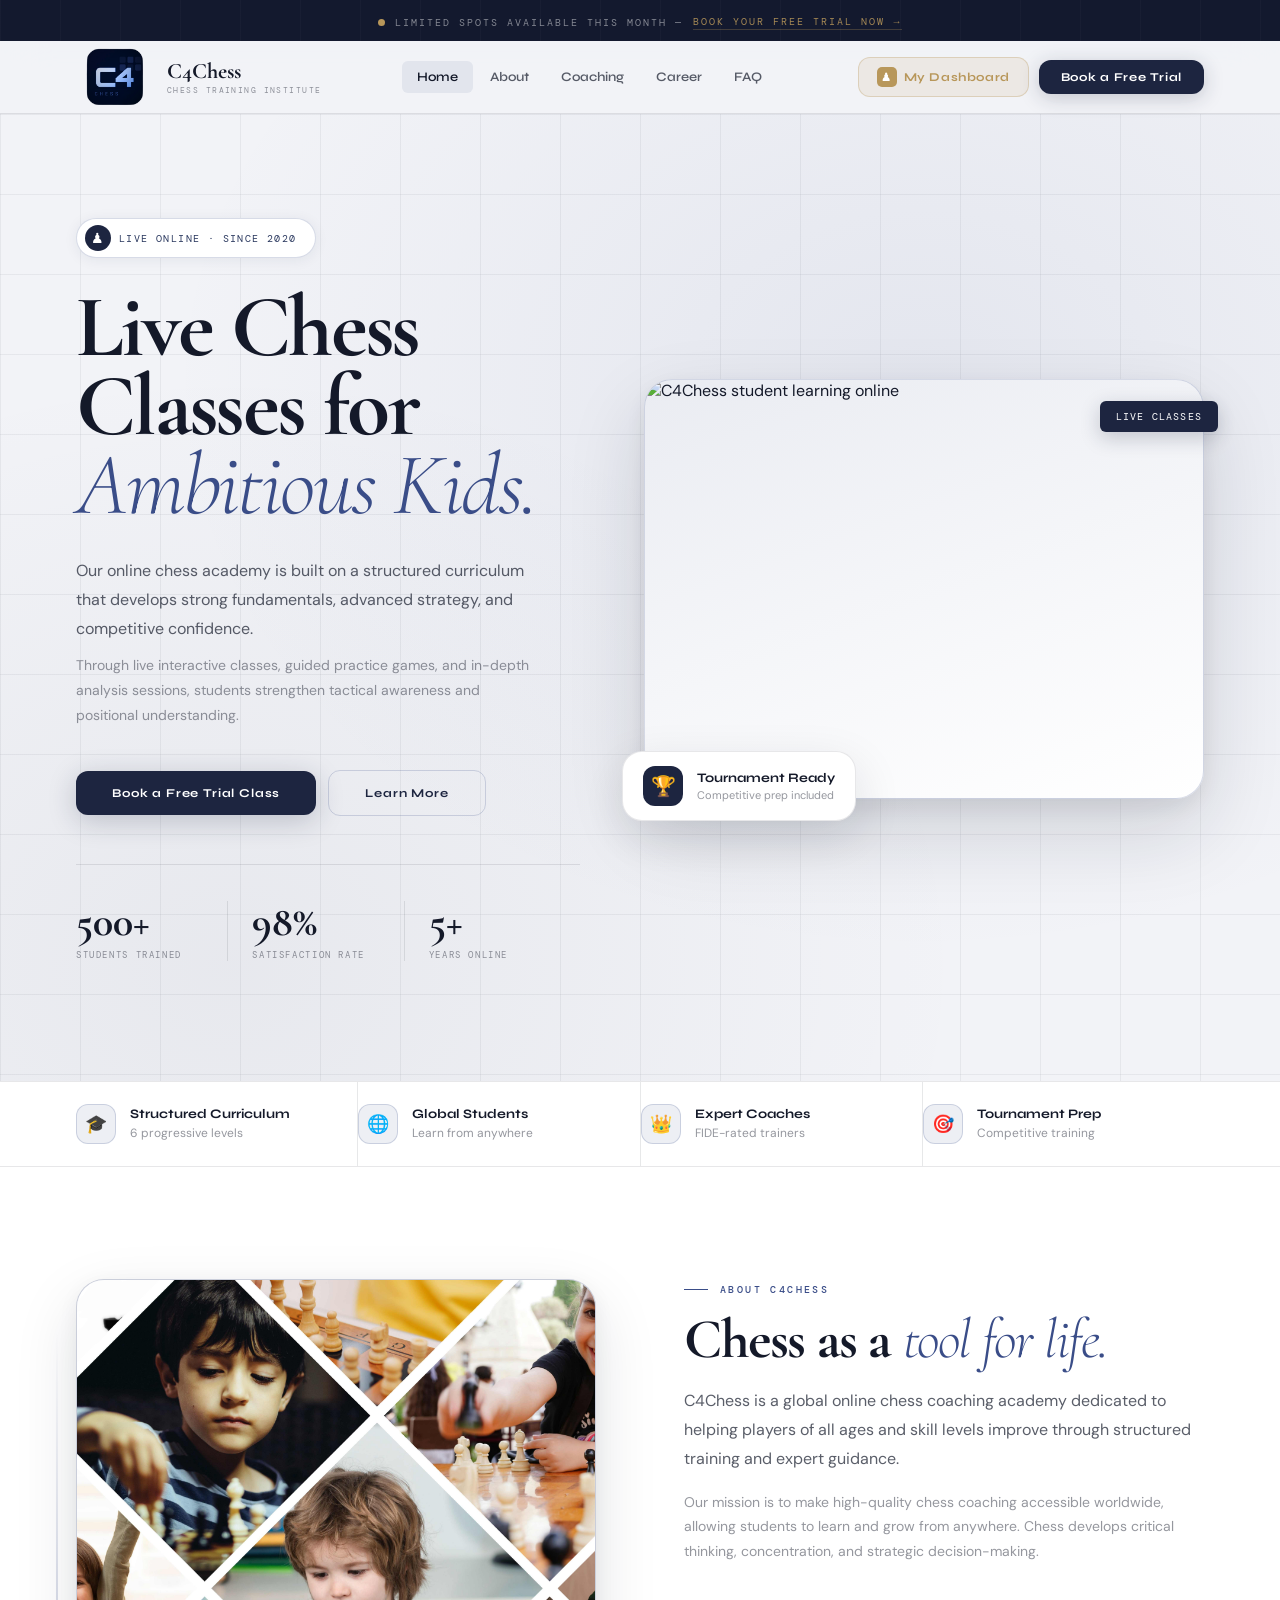
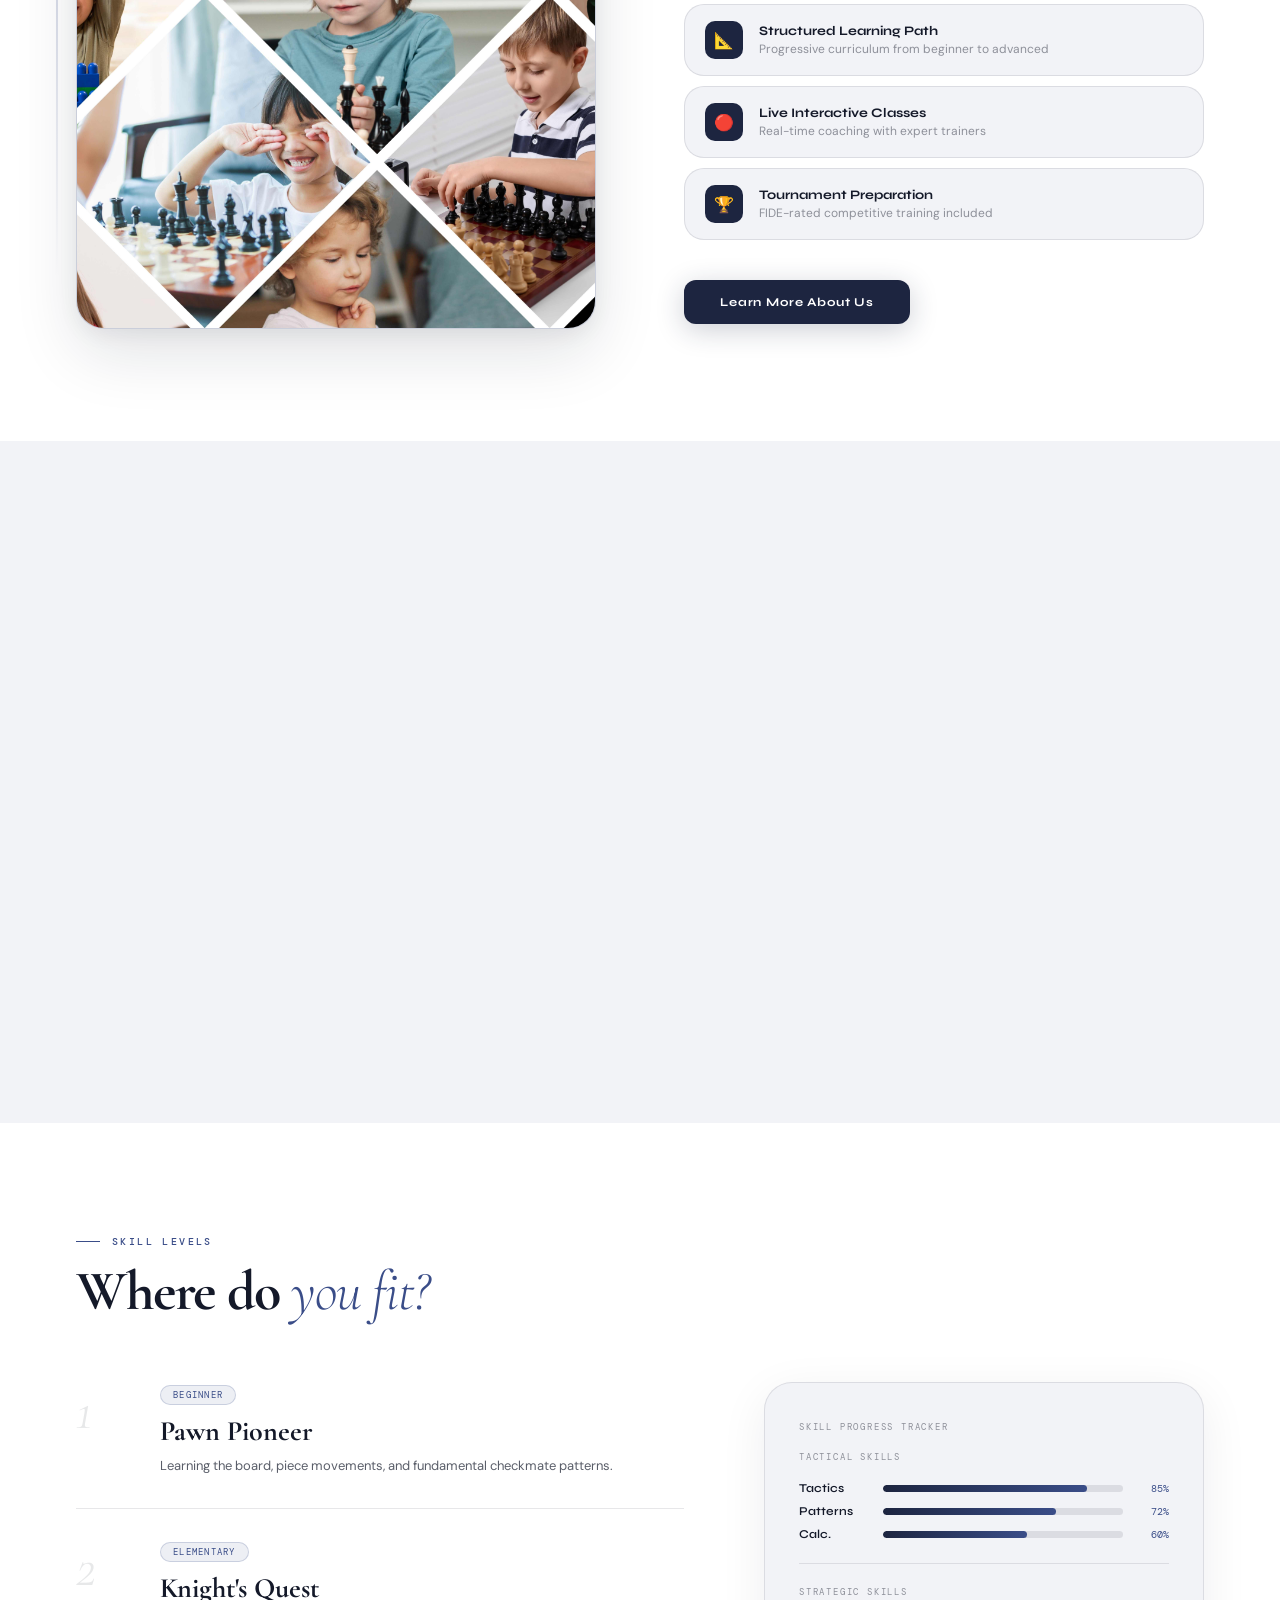
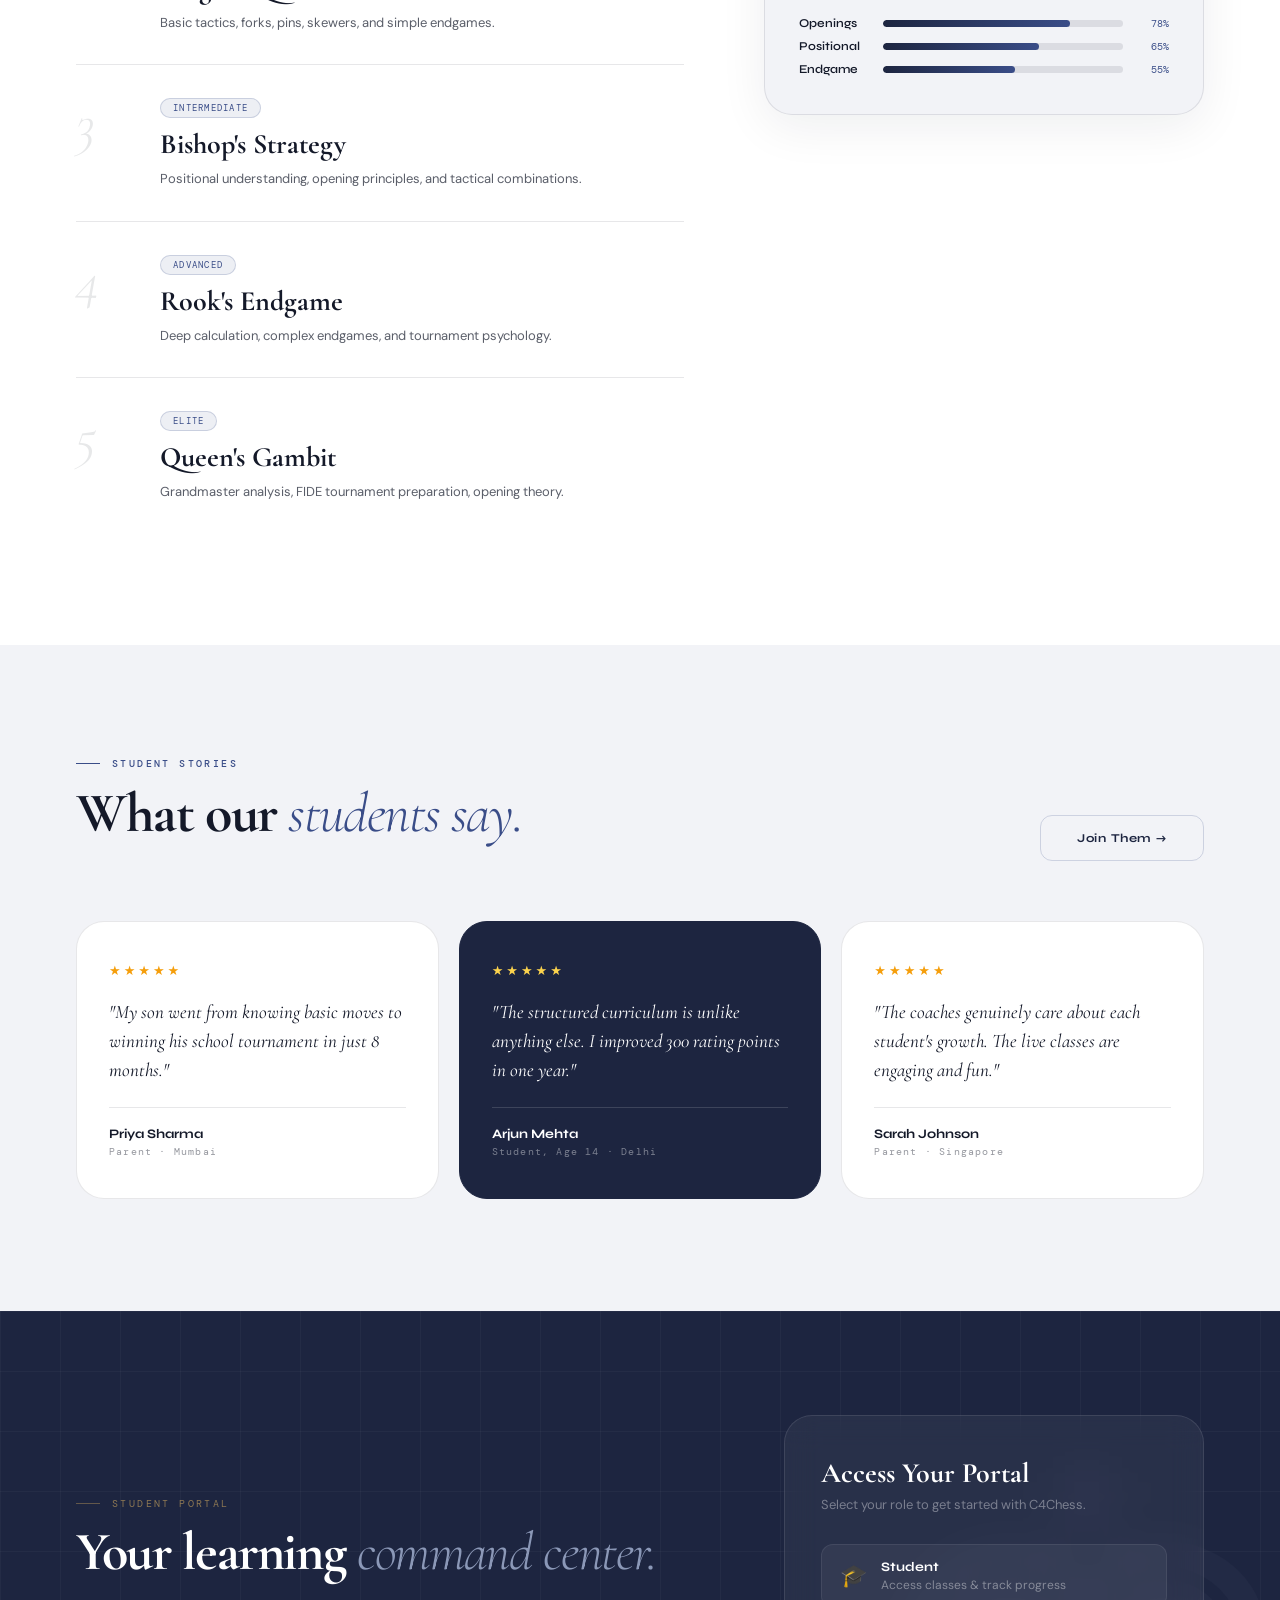
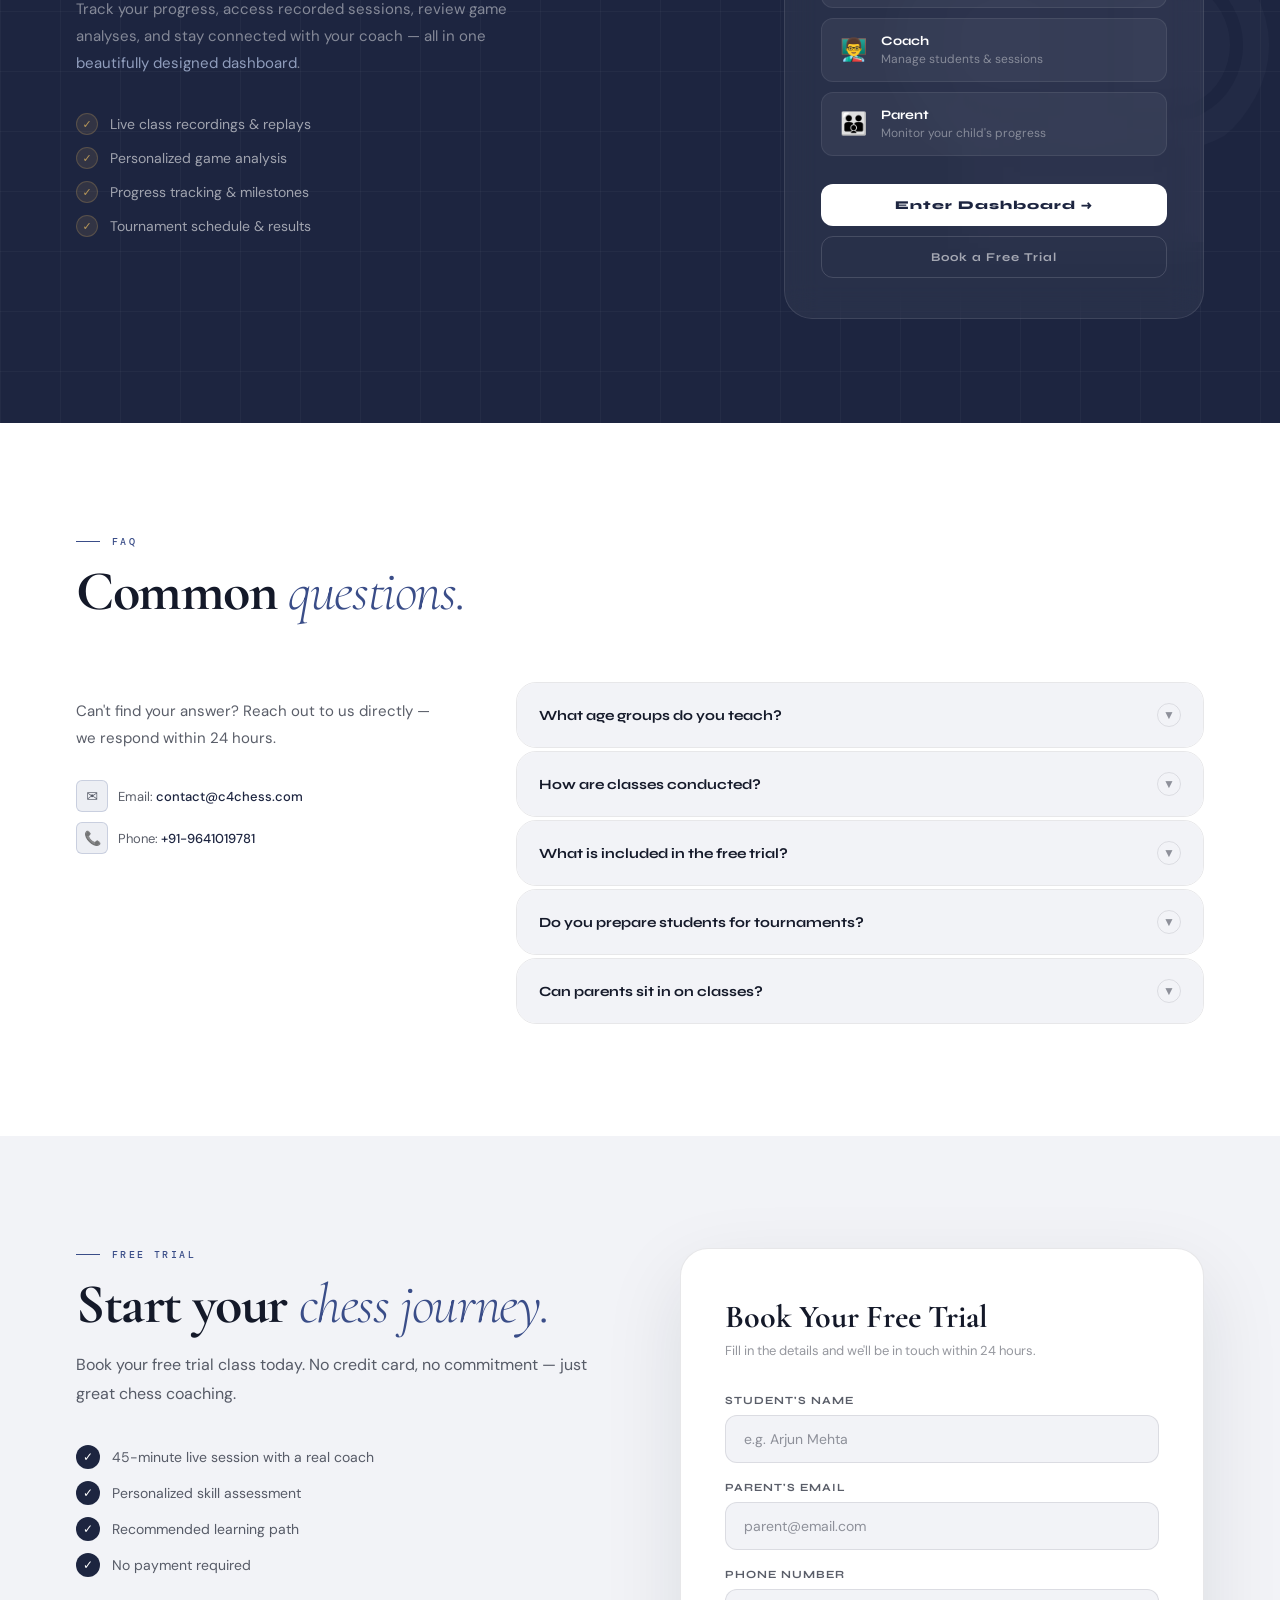
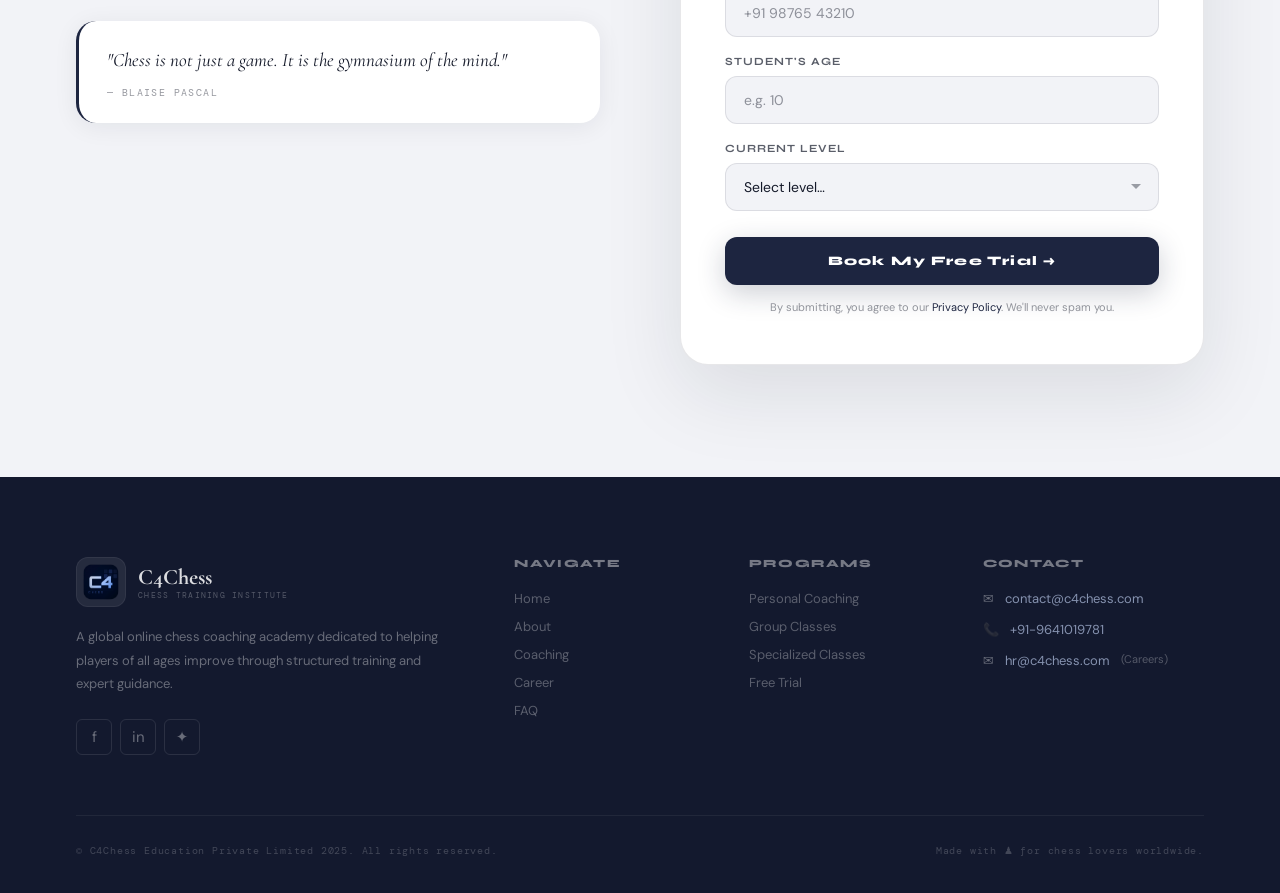
==== index.html @ 72c56d04 "Updated logo design and fixed logo display" ====
<!DOCTYPE html>
<html lang="en">
<head>
<meta charset="UTF-8">
<meta name="viewport" content="width=device-width, initial-scale=1.0">
<title>C4Chess — Chess Training Institute</title>
<!-- Privacy-friendly analytics by Plausible -->
<script async src="https://plausible.io/js/pa--_IQJOfaJz4tYAvnhsjMr.js"></script>
<script>
  window.plausible=window.plausible||function(){(plausible.q=plausible.q||[]).push(arguments)},plausible.init=plausible.init||function(i){plausible.o=i||{}};
  plausible.init()
</script>

<link rel="preconnect" href="https://fonts.googleapis.com">
<link rel="preconnect" href="https://fonts.gstatic.com" crossorigin>
<link href="https://fonts.googleapis.com/css2?family=Cormorant+Garamond:ital,wght@0,300;0,400;0,700;1,300;1,400;1,700&family=Syne:wght@600;700;800&family=DM+Sans:wght@400;500&family=DM+Mono:wght@400;500&display=swap" rel="stylesheet">
<style>
*,*::before,*::after{box-sizing:border-box;margin:0;padding:0}
html{scroll-behavior:smooth}
body{font-family:"DM Sans",system-ui,sans-serif;background:#f2f3f7;color:#141929;overflow-x:hidden;-webkit-font-smoothing:antialiased}
a{text-decoration:none;color:inherit}
img{max-width:100%;display:block}
button{cursor:pointer;font-family:inherit;border:none;outline:none}
:root{
  --navy:#1d2540;--navy-deep:#13192e;--navy-mid:#2c3a60;
  --accent:#3a4d88;--accent-lt:rgba(58,77,136,.09);--accent-bd:rgba(58,77,136,.20);--accent-sh:rgba(29,37,64,.22);
  --gold:#b8975a;--gold-lt:rgba(184,151,90,.12);--gold-bd:rgba(184,151,90,.30);--gold-sh:rgba(184,151,90,.22);
  --bg:#f2f3f7;--bg2:#ffffff;--bg3:#eaecf2;
  --ink:#141929;--ink70:rgba(20,25,41,.70);--ink45:rgba(20,25,41,.45);--ink15:rgba(20,25,41,.10);
  --serif:"Cormorant Garamond",Georgia,serif;--disp:"Syne",sans-serif;--sans:"DM Sans",system-ui,sans-serif;--mono:"DM Mono",monospace;
  --rsm:6px;--rmd:12px;--rlg:20px;--rxl:28px;--rpill:100px
}
@keyframes fadeUp{from{opacity:0;transform:translateY(28px)}to{opacity:1;transform:translateY(0)}}
@keyframes float{0%,100%{transform:translateY(0) rotate(-.8deg)}50%{transform:translateY(-10px) rotate(.8deg)}}
@keyframes pulse{0%,100%{opacity:1;transform:scale(1)}50%{opacity:.45;transform:scale(.8)}}
@keyframes goldPulse{0%,100%{box-shadow:0 0 0 0 rgba(184,151,90,0)}55%{box-shadow:0 0 0 5px rgba(184,151,90,.18)}}
@keyframes shimmerSlide{0%{transform:skewX(-20deg) translateX(-150%)}100%{transform:skewX(-20deg) translateX(350%)}}
@keyframes barIn{from{width:0!important}to{}}
.sr{opacity:0;transform:translateY(30px);transition:opacity .7s cubic-bezier(.215,.61,.355,1),transform .7s cubic-bezier(.215,.61,.355,1)}
.sr.in{opacity:1;transform:none}
.sr.d1{transition-delay:.08s}.sr.d2{transition-delay:.16s}.sr.d3{transition-delay:.24s}
.eyebrow{font-family:var(--mono);font-size:10px;font-weight:500;letter-spacing:.24em;text-transform:uppercase;color:var(--accent);display:flex;align-items:center;gap:12px;margin-bottom:16px}
.eyebrow::before{content:"";display:block;width:24px;height:1px;background:var(--accent)}
.sec-h{font-family:var(--serif);font-size:56px;font-weight:700;line-height:.97;letter-spacing:-.025em;color:var(--ink);margin-bottom:20px}
.sec-h em{font-style:italic;font-weight:300;color:var(--accent)}
.sec-lead{font-size:16px;line-height:1.80;color:var(--ink70);max-width:560px}
.btn{display:inline-flex;align-items:center;gap:8px;font-family:var(--disp);font-size:12px;font-weight:700;letter-spacing:.07em;padding:15px 36px;border-radius:var(--rmd);transition:background .2s,transform .15s,box-shadow .2s}
.btn-primary{background:var(--navy);color:#fff;box-shadow:0 6px 28px var(--accent-sh)}
.btn-primary:hover{background:var(--navy-deep);transform:translateY(-2px)}
.btn-ghost{background:transparent;color:var(--navy);border:1.5px solid var(--accent-bd)}
.btn-ghost:hover{background:var(--accent-lt);border-color:var(--navy)}

/* GLOBAL IMAGE HELPERS */
.cover-img{
  width:100%;
  height:100%;
  object-fit:cover;
  object-position:center;
  display:block;
}
.logo-img{
  width:100%;
  height:100%;
  object-fit:cover;
  object-position:center;
  border-radius:inherit;
}

/* TOPBAR */
.topbar{background:var(--navy-deep);padding:10px 0;text-align:center;position:relative;overflow:hidden}
.topbar::before{content:"";position:absolute;inset:0;background:repeating-linear-gradient(90deg,rgba(255,255,255,.025) 0,rgba(255,255,255,.025) 1px,transparent 1px,transparent 60px);pointer-events:none}
.topbar-inner{display:inline-flex;align-items:center;gap:10px;font-family:var(--mono);font-size:10px;letter-spacing:.20em;text-transform:uppercase;color:rgba(255,255,255,.48)}
.topbar-dot{width:7px;height:7px;border-radius:50%;background:var(--gold);animation:pulse 2s infinite}
.topbar-link{color:rgba(184,151,90,.88);border-bottom:1px solid rgba(184,151,90,.28);padding-bottom:1px;cursor:pointer}

/* NAV */
.nav{position:sticky;top:0;z-index:200;background:rgba(242,243,247,.94);backdrop-filter:blur(24px);-webkit-backdrop-filter:blur(24px);border-bottom:1px solid var(--ink15);transition:box-shadow .3s}
.nav.scrolled{box-shadow:0 2px 32px rgba(20,25,41,.09)}
.nav-inner{max-width:1240px;margin:0 auto;padding:0 56px;display:flex;align-items:center;justify-content:space-between;height:72px}
.nav-logo{display:flex;align-items:center;gap:13px;flex-shrink:0;cursor:pointer}
.nav-logo-box{
  width:78px;
  height:78px;
  border-radius:var(--rmd);
  background:transparent;
  display:flex;
  align-items:center;
  justify-content:center;
  box-shadow:none;
  flex-shrink:0;
  overflow:hidden
}
.nav-logo-box img{
  width:100%;
  height:100%;
  object-fit:contain
}
.nav-logo-name{font-family:var(--serif);font-size:22px;font-weight:700;color:var(--ink);line-height:1}
.nav-logo-sub{font-family:var(--mono);font-size:8px;letter-spacing:.18em;text-transform:uppercase;color:var(--ink45);margin-top:3px}
.nav-links{display:flex;align-items:center;gap:2px}
.nav-link{font-family:var(--disp);font-size:13px;font-weight:600;color:var(--ink70);padding:8px 15px;border-radius:var(--rsm);transition:color .2s,background .2s;cursor:pointer;white-space:nowrap}
.nav-link:hover,.nav-link.on{color:var(--ink);background:var(--accent-lt)}

/* NAV RIGHT — clean side-by-side buttons */
.nav-right{display:flex;align-items:center;gap:10px;flex-shrink:0}
.nav-dash{display:flex;align-items:center;gap:7px;padding:9px 18px;border-radius:var(--rmd);border:1.5px solid var(--gold-bd);background:var(--gold-lt);font-family:var(--disp);font-size:12px;font-weight:700;letter-spacing:.05em;color:var(--gold);position:relative;overflow:hidden;transition:background .25s,border-color .25s,transform .15s,box-shadow .25s;white-space:nowrap;flex-shrink:0;cursor:pointer;animation:goldPulse 3s 2s infinite}
.nav-dash::after{content:"";position:absolute;top:0;left:0;width:30%;height:100%;background:linear-gradient(90deg,transparent,rgba(255,255,255,.30),transparent);transform:skewX(-20deg) translateX(-150%);animation:shimmerSlide 3.5s 1s infinite}
.nav-dash:hover{background:rgba(184,151,90,.18);border-color:rgba(184,151,90,.55);transform:translateY(-1px);box-shadow:0 5px 20px var(--gold-sh);animation:none}
.nav-dash-ico{width:20px;height:20px;border-radius:5px;background:var(--gold);color:#fff;display:flex;align-items:center;justify-content:center;font-size:11px;flex-shrink:0}
.nav-cta{display:inline-flex;align-items:center;gap:8px;background:var(--navy);color:#fff;font-family:var(--disp);font-size:12px;font-weight:700;letter-spacing:.06em;padding:10px 22px;border-radius:var(--rmd);box-shadow:0 4px 20px var(--accent-sh);transition:background .2s,transform .15s;flex-shrink:0;cursor:pointer;white-space:nowrap}
.nav-cta:hover{background:var(--navy-deep);transform:translateY(-1px)}

.nav-ham{display:none;flex-direction:column;justify-content:center;gap:5px;width:38px;height:38px;background:transparent;padding:6px;cursor:pointer}
.nav-ham span{display:block;width:20px;height:1.5px;background:var(--ink);margin:0 auto;transition:transform .3s,opacity .3s}
.nav-ham.open span:nth-child(1){transform:translateY(6.5px) rotate(45deg)}
.nav-ham.open span:nth-child(2){opacity:0}
.nav-ham.open span:nth-child(3){transform:translateY(-6.5px) rotate(-45deg)}
.nav-mob{display:none;background:var(--bg2);border-top:1px solid var(--ink15);padding:16px 32px 24px;flex-direction:column;gap:4px}
.nav-mob.open{display:flex}
.nav-mob .nav-link{display:block;padding:13px 0;border-bottom:1px solid var(--ink15);border-radius:0;font-size:15px}
.mob-dash{margin-top:10px;justify-content:center;animation:none}
.mob-cta{margin-top:8px;justify-content:center}

/* PAGE SYSTEM */
.page{display:none}
.page.active{display:block}

/* HERO */
.hero{background:var(--bg);padding:104px 0 120px;position:relative;overflow:hidden}
.hero::before{content:"";position:absolute;inset:0;background-image:linear-gradient(var(--ink15) 1px,transparent 1px),linear-gradient(90deg,var(--ink15) 1px,transparent 1px);background-size:80px 80px;opacity:.55;pointer-events:none}
.hero::after{content:"";position:absolute;inset:0;background:radial-gradient(ellipse at 72% 28%,rgba(58,77,136,.08) 0%,transparent 58%),radial-gradient(ellipse at 18% 88%,rgba(29,37,64,.05) 0%,transparent 50%);pointer-events:none}
.hero-inner{max-width:1240px;margin:0 auto;padding:0 56px;display:grid;grid-template-columns:1fr 560px;gap:64px;align-items:center;position:relative;z-index:1}
.hero-pill{display:inline-flex;align-items:center;gap:8px;background:var(--bg2);border:1px solid var(--accent-bd);border-radius:var(--rpill);padding:6px 18px 6px 8px;font-family:var(--mono);font-size:10px;letter-spacing:.14em;text-transform:uppercase;color:var(--navy-mid);margin-bottom:30px;box-shadow:0 2px 14px rgba(29,37,64,.07);animation:fadeUp .55s ease both}
.hero-pill-dot{width:26px;height:26px;border-radius:50%;background:var(--navy);display:flex;align-items:center;justify-content:center;font-size:14px;color:#fff}
.hero-h1{font-family:var(--serif);font-size:88px;font-weight:700;line-height:.90;letter-spacing:-.030em;color:var(--ink);margin-bottom:30px;animation:fadeUp .55s .07s ease both}
.hero-h1 em{font-style:italic;font-weight:300;color:var(--accent);display:block}
.hero-body{font-size:16px;line-height:1.82;color:var(--ink70);max-width:480px;margin-bottom:10px;animation:fadeUp .55s .13s ease both}
.hero-body2{font-size:14px;line-height:1.78;color:var(--ink45);max-width:460px;margin-bottom:42px;animation:fadeUp .55s .17s ease both}
.hero-actions{display:flex;gap:12px;flex-wrap:wrap;align-items:center;animation:fadeUp .55s .21s ease both}
.hero-stats{display:flex;gap:0;margin-top:48px;padding-top:36px;border-top:1px solid var(--ink15);animation:fadeUp .55s .27s ease both}
.hero-stat{flex:1;padding-right:24px;border-right:1px solid var(--ink15)}
.hero-stat:last-child{border-right:none}
.hero-stat+.hero-stat{padding-left:24px}
.hero-stat-val{font-family:var(--serif);font-size:42px;font-weight:700;color:var(--ink);line-height:1}
.hero-stat-label{font-family:var(--mono);font-size:9px;letter-spacing:.18em;text-transform:uppercase;color:var(--ink45);margin-top:6px}

/* HERO IMAGE — bigger, 4/3 ratio */
.hero-img-col{position:relative;animation:fadeUp .65s .1s ease both}
.hero-frame{border-radius:var(--rxl);overflow:hidden;aspect-ratio:4/3;background:linear-gradient(160deg,var(--bg3) 0%,var(--bg2) 100%);border:1px solid var(--accent-bd);box-shadow:0 32px 80px rgba(20,25,41,.14),0 8px 24px rgba(20,25,41,.08);position:relative}
.hero-photo{position:absolute;inset:0;width:100%;height:100%;object-fit:cover;object-position:center}
.hero-tag{position:absolute;top:22px;right:-14px;background:var(--navy);color:#fff;font-family:var(--mono);font-size:10px;letter-spacing:.12em;text-transform:uppercase;padding:9px 16px;border-radius:var(--rsm);box-shadow:0 6px 20px var(--accent-sh);z-index:2}
.hero-badge{position:absolute;bottom:-22px;left:-22px;z-index:2;background:var(--bg2);border-radius:20px;border:1px solid var(--ink15);padding:14px 20px;display:flex;align-items:center;gap:14px;box-shadow:0 16px 48px rgba(20,25,41,.12);animation:float 5s ease-in-out infinite}
.hero-badge-ico{width:40px;height:40px;border-radius:var(--rmd);background:var(--navy);color:#fff;display:flex;align-items:center;justify-content:center;font-size:20px}
.hero-badge-name{font-family:var(--disp);font-size:13px;font-weight:700;color:var(--ink)}
.hero-badge-sub{font-size:11px;color:var(--ink45);margin-top:2px}

/* TRUST */
.trust{background:var(--bg2);border-top:1px solid var(--ink15);border-bottom:1px solid var(--ink15)}
.trust-items{max-width:1240px;margin:0 auto;padding:0 56px;display:flex}
.trust-item{display:flex;align-items:center;gap:14px;padding:22px 32px 22px 0;border-right:1px solid var(--ink15);flex:1}
.trust-item:first-child{padding-left:0}
.trust-item:last-child{border-right:none}
.trust-icon{width:40px;height:40px;border-radius:var(--rmd);background:var(--accent-lt);border:1px solid var(--accent-bd);display:flex;align-items:center;justify-content:center;font-size:18px;flex-shrink:0}
.trust-title{font-family:var(--disp);font-size:13px;font-weight:700;color:var(--ink)}
.trust-sub{font-size:12px;color:var(--ink45);margin-top:3px}

/* ABOUT HOME */
.about{padding:112px 0;background:var(--bg2)}
.about-inner{max-width:1240px;margin:0 auto;padding:0 56px;display:grid;grid-template-columns:1fr 1fr;gap:88px;align-items:center}
.about-img-wrap{position:relative}
.about-img-frame{border-radius:var(--rxl);overflow:hidden;aspect-ratio:4/5;border:1px solid var(--ink15);box-shadow:0 24px 64px rgba(20,25,41,.12),0 6px 20px rgba(20,25,41,.06);position:relative;background:#dfe3ee}
.about-main-photo{position:absolute;inset:0;width:100%;height:100%;object-fit:cover;object-position:center}
.about-img-accent{position:absolute;left:-20px;top:8%;bottom:8%;width:2px;background:linear-gradient(to bottom,transparent,var(--accent-bd),transparent);border-radius:1px}
.about-body{font-size:16px;line-height:1.82;color:var(--ink70);margin-bottom:16px}
.about-body2{font-size:14px;line-height:1.78;color:var(--ink45);margin-bottom:40px}
.pillars{display:flex;flex-direction:column;gap:10px;margin-bottom:40px}
.pillar{display:flex;align-items:center;gap:16px;padding:16px 20px;border-radius:var(--rlg);border:1px solid var(--ink15);background:var(--bg);transition:border-color .2s,background .2s,transform .2s}
.pillar:hover{border-color:var(--accent-bd);background:var(--accent-lt);transform:translateX(4px)}
.pillar-ico{width:38px;height:38px;border-radius:10px;background:var(--navy);color:#fff;display:flex;align-items:center;justify-content:center;font-size:16px;flex-shrink:0}
.pillar-title{font-family:var(--disp);font-size:13px;font-weight:700;color:var(--ink)}
.pillar-desc{font-size:12px;color:var(--ink45);margin-top:2px}

/* COURSES */
.courses{padding:112px 0;background:var(--bg)}
.courses-inner{max-width:1240px;margin:0 auto;padding:0 56px}
.courses-hdr{display:grid;grid-template-columns:1fr 1fr;gap:60px;align-items:end;margin-bottom:60px}
.courses-lead{font-size:15px;line-height:1.80;color:var(--ink70)}
.courses-grid{display:grid;grid-template-columns:repeat(3,1fr);gap:20px}
.course{background:var(--bg2);border:1px solid var(--ink15);border-radius:var(--rxl);padding:40px 32px;position:relative;overflow:hidden;transition:border-color .3s,box-shadow .3s,transform .3s}
.course:hover{border-color:var(--accent-bd);box-shadow:0 20px 56px rgba(20,25,41,.10);transform:translateY(-6px)}
.course-n{font-family:var(--serif);font-size:72px;font-weight:300;font-style:italic;color:var(--ink15);line-height:1;position:absolute;top:16px;right:24px}
.course-ico{width:54px;height:54px;border-radius:20px;background:var(--accent-lt);border:1px solid var(--accent-bd);display:flex;align-items:center;justify-content:center;font-size:26px;margin-bottom:24px;transition:background .2s}
.course:hover .course-ico{background:rgba(58,77,136,.14)}
.course-title{font-family:var(--serif);font-size:26px;font-weight:700;color:var(--ink);margin-bottom:12px}
.course-desc{font-size:13px;line-height:1.78;color:var(--ink70)}
.course-tag{display:inline-block;margin-top:22px;font-family:var(--mono);font-size:9px;letter-spacing:.14em;text-transform:uppercase;color:var(--accent);background:var(--accent-lt);border:1px solid var(--accent-bd);border-radius:var(--rpill);padding:5px 14px}

/* LEVELS */
.levels{padding:112px 0;background:var(--bg2)}
.levels-inner{max-width:1240px;margin:0 auto;padding:0 56px}
.levels-grid{display:grid;grid-template-columns:1fr 440px;gap:80px;align-items:start;margin-top:64px}
.levels-list{display:flex;flex-direction:column}
.lrow{display:flex;gap:24px;padding:30px 0;border-bottom:1px solid var(--ink15);transition:padding-left .25s}
.lrow:first-child{padding-top:0}
.lrow:last-child{border-bottom:none}
.lrow:hover{padding-left:8px}
.lrow-n{font-family:var(--serif);font-size:56px;font-weight:300;font-style:italic;color:var(--ink15);line-height:1;flex-shrink:0;width:60px;transition:color .25s}
.lrow:hover .lrow-n{color:rgba(29,37,64,.18)}
.lrow-tag{display:inline-block;font-family:var(--mono);font-size:9px;letter-spacing:.14em;text-transform:uppercase;color:var(--accent);background:var(--accent-lt);border:1px solid var(--accent-bd);border-radius:var(--rpill);padding:3px 12px;margin-bottom:9px}
.lrow-name{font-family:var(--serif);font-size:28px;font-weight:700;color:var(--ink);margin-bottom:7px}
.lrow-desc{font-size:13px;line-height:1.72;color:var(--ink70)}
.lcard{background:var(--bg);border-radius:var(--rxl);border:1px solid var(--ink15);padding:38px 34px;box-shadow:0 12px 48px rgba(20,25,41,.07);position:sticky;top:88px}
.lcard-label,.pgrp-name{font-family:var(--mono);font-size:9px;letter-spacing:.20em;text-transform:uppercase;color:var(--ink45);margin-bottom:18px}
.pgrp{padding-bottom:22px;margin-bottom:22px;border-bottom:1px solid var(--ink15)}
.pgrp:last-child{border-bottom:none;padding-bottom:0;margin-bottom:0}
.prow{display:flex;align-items:center;gap:12px;margin-bottom:9px}
.prow:last-child{margin-bottom:0}
.pskill{font-family:var(--disp);font-size:12px;font-weight:600;color:var(--ink);width:72px;flex-shrink:0}
.ptrack{flex:1;height:7px;background:var(--ink15);border-radius:4px;overflow:hidden}
.pfill{height:100%;border-radius:4px;background:linear-gradient(90deg,var(--navy),var(--accent));animation:barIn 1.6s cubic-bezier(.215,.61,.355,1) both}
.ppct{font-family:var(--mono);font-size:10px;color:var(--accent);width:34px;text-align:right;flex-shrink:0}

/* TESTIMONIALS */
.testi{padding:112px 0;background:var(--bg)}
.testi-inner{max-width:1240px;margin:0 auto;padding:0 56px}
.testi-top{display:flex;align-items:flex-end;justify-content:space-between;margin-bottom:60px;flex-wrap:wrap;gap:24px}
.testi-grid{display:grid;grid-template-columns:repeat(3,1fr);gap:20px}
.tcard{background:var(--bg2);border:1px solid var(--ink15);border-radius:var(--rxl);padding:40px 32px;transition:border-color .3s,box-shadow .3s,transform .3s}
.tcard:hover{border-color:var(--accent-bd);box-shadow:0 14px 44px rgba(20,25,41,.08);transform:translateY(-4px)}
.tcard.feat{background:var(--navy);border-color:var(--navy)}
.tcard.feat:hover{box-shadow:0 14px 44px rgba(20,25,41,.20)}
.tstars{letter-spacing:3px;font-size:13px;margin-bottom:18px;color:#f59e0b}
.tcard.feat .tstars{color:#fcd34d}
.tquote{font-family:var(--serif);font-size:19px;font-weight:400;font-style:italic;line-height:1.55;margin-bottom:22px}
.tcard:not(.feat) .tquote,.tcard:not(.feat) .tname{color:var(--ink)}
.tcard.feat .tquote,.tcard.feat .tname{color:#fff}
.trule{height:1px;margin-bottom:18px;background:var(--ink15)}
.tcard.feat .trule{background:rgba(255,255,255,.14)}
.tname{font-family:var(--disp);font-size:13px;font-weight:700}
.twho{font-family:var(--mono);font-size:10px;letter-spacing:.12em;margin-top:3px;color:var(--ink45)}
.tcard.feat .twho{color:rgba(255,255,255,.42)}

/* PORTAL */
.portal{padding:104px 0;background:var(--navy);position:relative;overflow:hidden}
.portal::before{content:"";position:absolute;inset:0;background-image:linear-gradient(rgba(255,255,255,.03) 1px,transparent 1px),linear-gradient(90deg,rgba(255,255,255,.03) 1px,transparent 1px);background-size:60px 60px;pointer-events:none}
.portal::after{content:"♚";position:absolute;right:-40px;top:50%;transform:translateY(-50%);font-size:520px;color:rgba(255,255,255,.022);font-family:Georgia,serif;line-height:1;pointer-events:none;user-select:none}
.portal-inner{max-width:1240px;margin:0 auto;padding:0 56px;display:grid;grid-template-columns:1fr 420px;gap:80px;align-items:center;position:relative;z-index:1}
.portal-eyebrow{font-family:var(--mono);font-size:10px;letter-spacing:.24em;text-transform:uppercase;color:rgba(184,151,90,.72);display:flex;align-items:center;gap:12px;margin-bottom:16px}
.portal-eyebrow::before{content:"";display:block;width:24px;height:1px;background:rgba(184,151,90,.45)}
.portal-h{font-family:var(--serif);font-size:54px;font-weight:700;color:#fff;line-height:.97;letter-spacing:-.025em;margin-bottom:18px}
.portal-h em{font-style:italic;font-weight:300;color:rgba(170,184,216,.78)}
.portal-body{font-size:15px;line-height:1.80;color:rgba(255,255,255,.46);margin-bottom:36px;max-width:480px}
.portal-strong{color:rgba(170,184,216,.82)}
.portal-feats{display:flex;flex-direction:column;gap:12px}
.pfeat{display:flex;align-items:center;gap:12px;font-size:14px;color:rgba(255,255,255,.58)}
.pcheck{width:22px;height:22px;border-radius:50%;background:rgba(184,151,90,.14);border:1px solid rgba(184,151,90,.28);display:flex;align-items:center;justify-content:center;font-size:11px;color:var(--gold);flex-shrink:0}
.pcard{background:rgba(255,255,255,.05);border:1px solid rgba(255,255,255,.10);border-radius:var(--rxl);padding:40px 36px;backdrop-filter:blur(16px)}
.pcard-title{font-family:var(--serif);font-size:28px;font-weight:700;color:#fff;margin-bottom:5px}
.pcard-sub{font-size:13px;color:rgba(255,255,255,.38);margin-bottom:28px;line-height:1.6}
.proles{display:flex;flex-direction:column;gap:10px;margin-bottom:28px}
.prole{display:flex;align-items:center;gap:14px;padding:14px 18px;border-radius:var(--rmd);background:rgba(255,255,255,.05);border:1px solid rgba(255,255,255,.08);transition:background .2s;cursor:pointer}
.prole:hover{background:rgba(255,255,255,.09)}
.prole-ico{font-size:22px;flex-shrink:0}
.prole-name{font-family:var(--disp);font-size:13px;font-weight:700;color:#fff}
.prole-desc{font-size:12px;color:rgba(255,255,255,.40);margin-top:2px}
.pbtn,.pbtn2{display:flex;align-items:center;justify-content:center;gap:8px;width:100%;border-radius:var(--rmd);font-family:var(--disp);font-size:12px;letter-spacing:.08em;cursor:pointer}
.pbtn{padding:14px;background:#fff;color:var(--navy);font-weight:800;transition:background .2s,transform .15s;border:none}
.pbtn:hover{background:rgba(255,255,255,.92);transform:translateY(-1px)}
.pbtn2{padding:13px;background:transparent;color:rgba(255,255,255,.58);border:1.5px solid rgba(255,255,255,.14);margin-top:10px;font-weight:700;transition:border-color .2s,color .2s}
.pbtn2:hover{border-color:rgba(255,255,255,.48);color:#fff}

/* FAQ */
.faq{padding:112px 0;background:var(--bg2)}
.faq-inner{max-width:1240px;margin:0 auto;padding:0 56px}
.faq-layout{display:grid;grid-template-columns:360px 1fr;gap:80px;align-items:start;margin-top:64px}
.faq-aside-body{font-size:15px;line-height:1.80;color:var(--ink70);margin-top:16px;margin-bottom:28px}
.faq-contacts{display:flex;flex-direction:column;gap:10px}
.faq-citem{display:flex;align-items:center;gap:10px;font-size:13px;color:var(--ink70)}
.faq-cico{width:32px;height:32px;border-radius:var(--rsm);background:var(--accent-lt);border:1px solid var(--accent-bd);display:flex;align-items:center;justify-content:center;font-size:14px;flex-shrink:0}
.faq-citem a{color:var(--navy);font-weight:500}
.faq-list{display:flex;flex-direction:column;gap:3px}
.faq-item{border-radius:var(--rlg);overflow:hidden;border:1px solid var(--ink15)}
.faq-item.open{border-color:var(--accent-bd)}
.faq-q{display:flex;align-items:center;justify-content:space-between;gap:16px;padding:20px 22px;cursor:pointer;font-family:var(--disp);font-size:14px;font-weight:700;color:var(--ink);background:var(--bg);user-select:none;transition:background .2s}
.faq-q:hover{background:var(--bg3)}
.faq-item.open .faq-q{background:var(--accent-lt);color:var(--navy)}
.faq-arr{width:24px;height:24px;border-radius:50%;border:1px solid var(--ink15);display:flex;align-items:center;justify-content:center;font-size:12px;color:var(--ink45);transition:transform .3s,background .2s,border-color .2s,color .2s;flex-shrink:0}
.faq-item.open .faq-arr{transform:rotate(180deg);background:var(--navy);border-color:var(--navy);color:#fff}
.faq-a{max-height:0;overflow:hidden;background:var(--bg2);font-size:14px;line-height:1.77;color:var(--ink70);transition:max-height .38s ease,padding .28s ease;padding:0 22px}
.faq-item.open .faq-a{max-height:220px;padding:18px 22px 22px}

/* TRIAL FORM */
.trial{padding:112px 0;background:var(--bg)}
.trial-inner{max-width:1240px;margin:0 auto;padding:0 56px;display:grid;grid-template-columns:1fr 1fr;gap:80px;align-items:start}
.trial-proof{margin-top:36px;display:flex;flex-direction:column;gap:12px}
.proof-row{display:flex;align-items:center;gap:12px;font-size:14px;color:var(--ink70)}
.proof-tick{width:24px;height:24px;border-radius:50%;background:var(--navy);color:#fff;display:flex;align-items:center;justify-content:center;font-size:12px;flex-shrink:0}
.trial-q{margin-top:44px;padding:24px 28px;background:var(--bg2);border-radius:var(--rlg);border-left:3px solid var(--navy);box-shadow:0 4px 24px rgba(20,25,41,.07)}
.trial-q-text{font-family:var(--serif);font-size:19px;font-style:italic;color:var(--ink);line-height:1.55;margin-bottom:12px}
.trial-q-who{font-family:var(--mono);font-size:10px;letter-spacing:.14em;text-transform:uppercase;color:var(--ink45)}
.form-card{background:var(--bg2);border-radius:var(--rxl);padding:48px 44px;border:1px solid var(--ink15);box-shadow:0 2px 0 rgba(255,255,255,.88) inset,0 28px 80px rgba(20,25,41,.10)}
.form-title{font-family:var(--serif);font-size:32px;font-weight:700;color:var(--ink);margin-bottom:5px}
.form-sub{font-size:13px;color:var(--ink45);margin-bottom:32px;line-height:1.6}
.form-field{margin-bottom:18px}
.form-label{display:block;font-family:var(--disp);font-size:11px;font-weight:700;letter-spacing:.09em;text-transform:uppercase;color:var(--ink70);margin-bottom:8px}
.form-input{width:100%;padding:14px 18px;background:var(--bg);border:1.5px solid var(--ink15);border-radius:var(--rmd);font-family:var(--sans);font-size:14px;color:var(--ink);outline:none;transition:border-color .2s,background .2s,box-shadow .2s}
.form-input::placeholder{color:var(--ink45)}
.form-input:focus{border-color:var(--navy);background:var(--bg2);box-shadow:0 0 0 4px rgba(29,37,64,.07)}
.form-select{appearance:none;-webkit-appearance:none;background-image:url("data:image/svg+xml,%3Csvg xmlns='http://www.w3.org/2000/svg' width='12' height='8'%3E%3Cpath fill='%2314192966' d='M1 1l5 5 5-5'/%3E%3C/svg%3E");background-repeat:no-repeat;background-position:right 16px center}
.form-submit{width:100%;padding:16px;background:var(--navy);color:#fff;font-family:var(--disp);font-size:13px;font-weight:800;letter-spacing:.09em;border-radius:var(--rmd);margin-top:8px;box-shadow:0 8px 28px var(--accent-sh);transition:background .2s,transform .15s,box-shadow .2s}
.form-submit:hover{background:var(--navy-deep);transform:translateY(-1px)}
.form-legal{text-align:center;font-size:11px;color:var(--ink45);margin-top:14px;line-height:1.6}
.form-legal a{color:var(--navy)}
#fSuccess{display:none;text-align:center;padding:28px 0}
.fsuccess-ico{font-size:48px;margin-bottom:14px}
.fsuccess-title{font-family:var(--serif);font-size:26px;font-weight:700;color:var(--ink);margin-bottom:10px}
.fsuccess-body{font-size:14px;color:var(--ink70);line-height:1.65}

/* PAGE HERO (inner pages) */
.page-hero{padding:80px 0 72px;background:var(--bg);position:relative;overflow:hidden}
.page-hero::before{content:"";position:absolute;inset:0;background-image:linear-gradient(var(--ink15) 1px,transparent 1px),linear-gradient(90deg,var(--ink15) 1px,transparent 1px);background-size:80px 80px;opacity:.55;pointer-events:none}
.page-hero-inner{max-width:1240px;margin:0 auto;padding:0 56px;position:relative;z-index:1}
.page-hero h1{font-family:var(--serif);font-size:72px;font-weight:700;line-height:.92;letter-spacing:-.025em;color:var(--ink);margin-bottom:20px}
.page-hero h1 em{font-style:italic;font-weight:300;color:var(--accent)}
.page-hero p{font-size:16px;line-height:1.80;color:var(--ink70);max-width:560px}

/* ABOUT PAGE */
.about-page-intro{padding:80px 0;background:var(--bg2)}
.about-page-intro-inner{max-width:1240px;margin:0 auto;padding:0 56px;display:grid;grid-template-columns:1fr 1fr;gap:80px;align-items:center}
.about-page-text h2{font-family:var(--serif);font-size:44px;font-weight:700;line-height:.97;letter-spacing:-.025em;color:var(--ink);margin-bottom:20px}
.about-page-text h2 em{font-style:italic;font-weight:300;color:var(--accent)}
.about-page-text p{font-size:15px;line-height:1.82;color:var(--ink70);margin-bottom:14px}
.about-img-big{border-radius:var(--rxl);aspect-ratio:4/3;border:1px solid var(--accent-bd);box-shadow:0 24px 64px rgba(20,25,41,.12);overflow:hidden;background:#dfe3ee}
.about-page-photo{width:100%;height:100%;object-fit:cover;object-position:center}
.team-section{padding:80px 0;background:var(--bg)}
.team-inner{max-width:1240px;margin:0 auto;padding:0 56px}
.team-grid{display:grid;grid-template-columns:repeat(3,1fr);gap:24px;margin-top:52px}
.team-card{background:var(--bg2);border:1px solid var(--ink15);border-radius:var(--rxl);overflow:hidden;transition:box-shadow .3s,transform .3s}
.team-card:hover{box-shadow:0 16px 48px rgba(20,25,41,.10);transform:translateY(-4px)}
.team-img{aspect-ratio:3/4;position:relative;overflow:hidden;background:#d9dfec}
.team-photo{width:100%;height:100%;object-fit:cover;object-position:center}
.team-img-overlay{position:absolute;inset:0;background:linear-gradient(to top,rgba(29,37,64,.55) 0%,transparent 45%);pointer-events:none}
.team-info{padding:24px 28px}
.team-name{font-family:var(--serif);font-size:24px;font-weight:700;color:var(--ink);margin-bottom:4px}
.team-role{font-family:var(--mono);font-size:10px;letter-spacing:.14em;text-transform:uppercase;color:var(--accent);margin-bottom:12px}
.team-bio{font-size:13px;line-height:1.72;color:var(--ink70)}
.about-values{padding:80px 0;background:var(--bg2)}
.about-values-inner{max-width:1240px;margin:0 auto;padding:0 56px}
.values-grid{display:grid;grid-template-columns:repeat(2,1fr);gap:16px;margin-top:52px}
.value-card{padding:32px;background:var(--bg);border:1px solid var(--ink15);border-radius:var(--rlg);transition:border-color .2s,background .2s}
.value-card:hover{border-color:var(--accent-bd);background:var(--accent-lt)}
.value-ico{font-size:28px;margin-bottom:14px}
.value-title{font-family:var(--disp);font-size:16px;font-weight:700;color:var(--ink);margin-bottom:8px}
.value-desc{font-size:13px;line-height:1.72;color:var(--ink70)}

/* COACHING PAGE */
.coaching-services{padding:80px 0;background:var(--bg2)}
.coaching-inner{max-width:1240px;margin:0 auto;padding:0 56px}
.service-cards{display:grid;grid-template-columns:repeat(3,1fr);gap:24px;margin-top:52px}
.service-card{border-radius:var(--rxl);overflow:hidden;background:var(--bg);border:1px solid var(--ink15);transition:box-shadow .3s,transform .3s}
.service-card:hover{box-shadow:0 20px 56px rgba(20,25,41,.10);transform:translateY(-6px)}
.service-img{aspect-ratio:16/10;overflow:hidden;background:#dde2ee}
.service-photo{width:100%;height:100%;object-fit:cover;object-position:center}
.service-body{padding:28px 28px 32px}
.service-title{font-family:var(--serif);font-size:24px;font-weight:700;color:var(--ink);margin-bottom:10px}
.service-desc{font-size:13px;line-height:1.78;color:var(--ink70)}
.coaching-curriculum{padding:80px 0;background:var(--bg)}
.curriculum-inner{max-width:1240px;margin:0 auto;padding:0 56px}
.curriculum-grid{display:grid;grid-template-columns:1fr 1fr;gap:80px;margin-top:52px;align-items:start}
.curriculum-list{display:flex;flex-direction:column;gap:2px}
.curr-item{padding:18px 22px;border-radius:var(--rlg);border:1px solid var(--ink15);background:var(--bg2);display:flex;gap:16px;align-items:flex-start;transition:border-color .2s,box-shadow .2s}
.curr-item:hover{border-color:var(--accent-bd);box-shadow:0 4px 20px rgba(20,25,41,.06)}
.curr-num{font-family:var(--serif);font-size:28px;font-weight:300;font-style:italic;color:var(--accent);line-height:1;flex-shrink:0;width:32px}
.curr-title{font-family:var(--disp);font-size:14px;font-weight:700;color:var(--ink);margin-bottom:4px}
.curr-desc{font-size:12px;line-height:1.65;color:var(--ink70)}
.curriculum-side{position:sticky;top:88px}
.curriculum-cta-box{background:var(--navy);border-radius:var(--rxl);padding:44px 40px;color:#fff;position:relative;overflow:hidden}
.curriculum-cta-box::before{content:"♛";position:absolute;right:-20px;bottom:-20px;font-size:160px;color:rgba(255,255,255,.04);line-height:1}
.curriculum-cta-box h3{font-family:var(--serif);font-size:34px;font-weight:700;line-height:.97;margin-bottom:14px}
.curriculum-cta-box h3 em{font-style:italic;font-weight:300;color:rgba(170,184,216,.8)}
.curriculum-cta-box p{font-size:14px;line-height:1.75;color:rgba(255,255,255,.50);margin-bottom:28px}

/* CAREER PAGE */
.career-hero-section{padding:80px 0;background:var(--bg)}
.career-hero-inner{max-width:1240px;margin:0 auto;padding:0 56px;display:grid;grid-template-columns:1fr 1fr;gap:80px;align-items:center}
.career-hero-text h2{font-family:var(--serif);font-size:52px;font-weight:700;line-height:.95;letter-spacing:-.025em;color:var(--ink);margin-bottom:20px}
.career-hero-text h2 em{font-style:italic;font-weight:300;color:var(--accent);display:block}
.career-hero-text p{font-size:15px;line-height:1.80;color:var(--ink70);margin-bottom:14px}
.career-hero-img{border-radius:var(--rxl);aspect-ratio:4/3;overflow:hidden;border:1px solid rgba(58,77,136,.3);box-shadow:0 24px 64px rgba(20,25,41,.12);background:#d6dce8}
.career-photo{width:100%;height:100%;object-fit:cover;object-position:center}
.why-c4chess{padding:80px 0;background:var(--bg2)}
.why-inner{max-width:1240px;margin:0 auto;padding:0 56px;display:grid;grid-template-columns:1fr 1fr;gap:80px;align-items:start}
.why-text h2{font-family:var(--serif);font-size:44px;font-weight:700;line-height:.97;letter-spacing:-.025em;color:var(--ink);margin-bottom:20px}
.why-text h2 em{font-style:italic;font-weight:300;color:var(--accent)}
.why-text p{font-size:15px;line-height:1.80;color:var(--ink70);margin-bottom:14px}
.why-quote{padding:28px;background:var(--bg);border-radius:var(--rlg);border-left:3px solid var(--navy);margin-top:20px}
.why-quote-text{font-family:var(--serif);font-size:20px;font-style:italic;color:var(--ink);line-height:1.55;margin-bottom:10px}
.why-quote-attr{font-family:var(--mono);font-size:10px;letter-spacing:.14em;text-transform:uppercase;color:var(--ink45)}
.why-cards{display:flex;flex-direction:column;gap:12px}
.why-card{padding:22px 24px;background:var(--bg);border:1px solid var(--ink15);border-radius:var(--rlg);display:flex;gap:16px;align-items:flex-start;transition:border-color .2s,background .2s}
.why-card:hover{border-color:var(--accent-bd);background:var(--accent-lt)}
.why-card-ico{width:38px;height:38px;border-radius:10px;background:var(--navy);color:#fff;display:flex;align-items:center;justify-content:center;font-size:16px;flex-shrink:0}
.why-card-title{font-family:var(--disp);font-size:13px;font-weight:700;color:var(--ink);margin-bottom:4px}
.why-card-desc{font-size:12px;line-height:1.65;color:var(--ink70)}
.who-can-join{padding:80px 0;background:var(--navy);position:relative;overflow:hidden}
.who-can-join::before{content:"";position:absolute;inset:0;background-image:linear-gradient(rgba(255,255,255,.03) 1px,transparent 1px),linear-gradient(90deg,rgba(255,255,255,.03) 1px,transparent 1px);background-size:60px 60px;pointer-events:none}
.who-inner{max-width:1240px;margin:0 auto;padding:0 56px;position:relative;z-index:1}
.who-title{font-family:var(--serif);font-size:52px;font-weight:700;color:#fff;line-height:.97;margin-bottom:10px}
.who-title em{font-style:italic;font-weight:300;color:rgba(170,184,216,.78)}
.who-sub{font-size:16px;color:rgba(255,255,255,.46);margin-bottom:52px;max-width:560px}
.who-grid{display:grid;grid-template-columns:repeat(3,1fr);gap:20px}
.who-card{background:rgba(255,255,255,.05);border:1px solid rgba(255,255,255,.10);border-radius:var(--rxl);padding:36px 32px;backdrop-filter:blur(12px);transition:background .2s}
.who-card:hover{background:rgba(255,255,255,.09)}
.who-card-title{font-family:var(--serif);font-size:22px;font-weight:700;color:#fff;margin-bottom:16px}
.who-card ul{list-style:none;display:flex;flex-direction:column;gap:8px}
.who-card ul li{font-size:13px;color:rgba(255,255,255,.56);display:flex;align-items:center;gap:8px}
.who-card ul li::before{content:"→";color:var(--gold);font-size:11px;flex-shrink:0}
.apply-section{padding:80px 0;background:var(--bg2)}
.apply-inner{max-width:1240px;margin:0 auto;padding:0 56px;text-align:center}
.apply-inner .eyebrow{justify-content:center}
.apply-inner .eyebrow::before{display:none}
.apply-inner .sec-h{margin:0 auto 20px}
.apply-inner .sec-lead{margin:0 auto 32px;text-align:center}
.apply-email{font-family:var(--serif);font-size:22px;color:var(--accent);margin-bottom:8px}
.apply-note{font-size:14px;color:var(--ink45);margin-bottom:36px}
.apply-cta-row{display:flex;justify-content:center;gap:12px}
.apply-tagline{margin-top:36px;font-family:var(--serif);font-size:24px;font-style:italic;color:var(--accent)}

/* FOOTER */
.footer{background:var(--navy-deep);padding:80px 0 36px}
.footer-inner{max-width:1240px;margin:0 auto;padding:0 56px}
.footer-grid{display:grid;grid-template-columns:2.2fr 1fr 1fr 1.3fr;gap:64px;margin-bottom:60px}
.footer-logo{display:flex;align-items:center;gap:12px;margin-bottom:18px}
.footer-logo-box{width:50px;height:50px;border-radius:var(--rmd);background:rgba(255,255,255,.08);border:1px solid rgba(255,255,255,.06);display:flex;align-items:center;justify-content:center;font-size:20px;color:rgba(255,255,255,.6);flex-shrink:0;overflow:hidden}
.footer-logo-name{font-family:var(--serif);font-size:22px;font-weight:700;color:rgba(255,255,255,.85)}
.footer-logo-sub{font-family:var(--mono);font-size:8px;letter-spacing:.16em;text-transform:uppercase;color:rgba(255,255,255,.28)}
.footer-desc{font-size:13px;color:rgba(255,255,255,.36);line-height:1.78;margin-bottom:24px}
.footer-socials{display:flex;gap:8px}
.footer-soc{width:36px;height:36px;border-radius:var(--rsm);border:1px solid rgba(255,255,255,.10);display:flex;align-items:center;justify-content:center;font-size:15px;color:rgba(255,255,255,.36);transition:border-color .2s,background .2s,color .2s;cursor:pointer}
.footer-soc:hover{border-color:rgba(255,255,255,.35);background:rgba(255,255,255,.08);color:rgba(255,255,255,.80)}
.footer-col-h{font-family:var(--disp);font-size:11px;font-weight:800;letter-spacing:.12em;text-transform:uppercase;color:rgba(255,255,255,.42);margin-bottom:20px}
.footer-links{display:flex;flex-direction:column;gap:11px}
.footer-link{font-size:13px;color:rgba(255,255,255,.30);transition:color .2s;cursor:pointer}
.footer-link:hover{color:rgba(255,255,255,.78)}
.fcrow{display:flex;align-items:flex-start;gap:11px;margin-bottom:14px;font-size:13px;color:rgba(255,255,255,.36)}
.footer-rule{height:1px;background:rgba(255,255,255,.06);margin-bottom:28px}
.footer-btm{display:flex;align-items:center;justify-content:space-between;flex-wrap:wrap;gap:12px}
.footer-copy{font-family:var(--mono);font-size:10px;letter-spacing:.08em;color:rgba(255,255,255,.20)}

/* RESPONSIVE */
@media(max-width:1080px){
  .hero-inner,.about-inner,.courses-inner,.levels-inner,.portal-inner,.faq-inner,.trial-inner,.testi-inner,.trust-items,.footer-inner,.nav-inner,.about-page-intro-inner,.team-inner,.about-values-inner,.coaching-inner,.curriculum-inner,.career-hero-inner,.why-inner,.who-inner,.apply-inner,.page-hero-inner{padding-left:36px;padding-right:36px}
  .hero-h1{font-size:72px}.sec-h{font-size:46px}
  .footer-grid{grid-template-columns:1fr 1fr;gap:44px}
}
@media(max-width:860px){
  .hero-inner,.about-inner,.trial-inner,.portal-inner,.about-page-intro-inner,.career-hero-inner,.why-inner,.curriculum-grid{grid-template-columns:1fr;gap:52px}
  .hero-img-col{order:-1}.hero-h1{font-size:60px}
  .courses-hdr{grid-template-columns:1fr;gap:16px}
  .courses-grid,.service-cards,.team-grid{grid-template-columns:1fr 1fr}
  .levels-grid{grid-template-columns:1fr;gap:52px}
  .lcard,.curriculum-side{position:static}
  .testi-grid{grid-template-columns:1fr}
  .faq-layout{grid-template-columns:1fr;gap:44px}
  .trust-items{flex-direction:column}
  .trust-item{border-right:none;border-bottom:1px solid var(--ink15)}
  .trust-item:last-child{border-bottom:none}
  .values-grid,.who-grid{grid-template-columns:1fr}
  .nav-links,.nav-right{display:none}
  .nav-ham{display:flex}
}
@media(max-width:560px){
  .hero-h1{font-size:46px}.sec-h{font-size:36px}
  .courses-grid,.service-cards,.team-grid{grid-template-columns:1fr}
  .footer-grid{grid-template-columns:1fr}
  .hero-inner,.about-inner,.courses-inner,.levels-inner,.portal-inner,.faq-inner,.trial-inner,.testi-inner,.trust-items,.footer-inner,.nav-inner,.page-hero-inner,.about-page-intro-inner,.team-inner,.about-values-inner,.coaching-inner,.curriculum-inner,.career-hero-inner,.why-inner,.who-inner,.apply-inner{padding-left:20px;padding-right:20px}
  .form-card{padding:28px 22px}
  .hero-badge{left:-10px;bottom:-14px;padding:12px 16px}
  .page-hero h1{font-size:48px}
}
</style>
</head>
<body>

<!-- TOP BAR -->
<div class="topbar">
  <div class="topbar-inner">
    <div class="topbar-dot"></div>
    Limited spots available this month —
    <span class="topbar-link" onclick="showPage('home');setTimeout(()=>document.getElementById('trialSection').scrollIntoView({behavior:'smooth'}),100)">Book your free trial now →</span>
  </div>
</div>

<!-- NAV -->
<nav class="nav" id="mainNav">
  <div class="nav-inner">
    <div class="nav-logo" onclick="showPage('home')">
      <div class="nav-logo-box">
        <img src="assets/logo-v3.png" alt="C4Chess logo" class="logo-img">
      </div>
      <div>
        <div class="nav-logo-name">C4Chess</div>
        <div class="nav-logo-sub">Chess Training Institute</div>
      </div>
    </div>
    <div class="nav-links">
      <span class="nav-link" onclick="showPage('home')" id="nl-home">Home</span>
      <span class="nav-link" onclick="showPage('about')" id="nl-about">About</span>
      <span class="nav-link" onclick="showPage('coaching')" id="nl-coaching">Coaching</span>
      <span class="nav-link" onclick="showPage('career')" id="nl-career">Career</span>
      <span class="nav-link" onclick="showPage('home');setTimeout(()=>document.getElementById('faqSection').scrollIntoView({behavior:'smooth'}),100)">FAQ</span>
    </div>
    <div class="nav-right">
      <button class="nav-dash" onclick="window.open('https://portal.c4chess.com/login','_blank')">
        <div class="nav-dash-ico">♟</div>
        My Dashboard
      </button>
      <button class="nav-cta" onclick="showPage('home');setTimeout(()=>document.getElementById('trialSection').scrollIntoView({behavior:'smooth'}),100)">
        Book a Free Trial
      </button>
    </div>
    <button class="nav-ham" id="navHam" onclick="toggleMob()"><span></span><span></span><span></span></button>
  </div>
  <div class="nav-mob" id="navMob">
    <span class="nav-link" onclick="showPage('home');toggleMob()">Home</span>
    <span class="nav-link" onclick="showPage('about');toggleMob()">About</span>
    <span class="nav-link" onclick="showPage('coaching');toggleMob()">Coaching</span>
    <span class="nav-link" onclick="showPage('career');toggleMob()">Career</span>
    <span class="nav-link" onclick="showPage('home');toggleMob();setTimeout(()=>document.getElementById('faqSection').scrollIntoView({behavior:'smooth'}),100)">FAQ</span>
    <button class="nav-dash mob-dash" onclick="window.open('https://portal.c4chess.com/login','_blank')">
    <button class="nav-cta mob-cta" onclick="showPage('home');toggleMob();setTimeout(()=>document.getElementById('trialSection').scrollIntoView({behavior:'smooth'}),100)">Book a Free Trial</button>
  </div>
</nav>

<!-- ═══ HOME PAGE ═══ -->
<div class="page active" id="page-home">

<section class="hero">
  <div class="hero-inner">
    <div class="hero-left">
      <div class="hero-pill"><div class="hero-pill-dot">♟</div>Live Online · Since 2020</div>
      <h1 class="hero-h1">Live Chess Classes for<em>Ambitious Kids.</em></h1>
      <p class="hero-body">Our online chess academy is built on a structured curriculum that develops strong fundamentals, advanced strategy, and competitive confidence.</p>
      <p class="hero-body2">Through live interactive classes, guided practice games, and in-depth analysis sessions, students strengthen tactical awareness and positional understanding.</p>
      <div class="hero-actions">
        <button class="btn btn-primary" onclick="document.getElementById('trialSection').scrollIntoView({behavior:'smooth'})">Book a Free Trial Class</button>
        <button class="btn btn-ghost" onclick="showPage('coaching')">Learn More</button>
      </div>
      <div class="hero-stats">
        <div class="hero-stat"><div class="hero-stat-val">500+</div><div class="hero-stat-label">Students Trained</div></div>
        <div class="hero-stat"><div class="hero-stat-val">98%</div><div class="hero-stat-label">Satisfaction Rate</div></div>
        <div class="hero-stat"><div class="hero-stat-val">5+</div><div class="hero-stat-label">Years Online</div></div>
      </div>
    </div>
    <div class="hero-img-col">
      <div class="hero-frame">
        <img src="assets/hero-student.png" alt="C4Chess student learning online" class="hero-photo">
      </div>
      <div class="hero-tag">Live Classes</div>
      <div class="hero-badge">
        <div class="hero-badge-ico">🏆</div>
        <div><div class="hero-badge-name">Tournament Ready</div><div class="hero-badge-sub">Competitive prep included</div></div>
      </div>
    </div>
  </div>
</section>

<div class="trust">
  <div class="trust-items">
    <div class="trust-item sr"><div class="trust-icon">🎓</div><div><div class="trust-title">Structured Curriculum</div><div class="trust-sub">6 progressive levels</div></div></div>
    <div class="trust-item sr d1"><div class="trust-icon">🌐</div><div><div class="trust-title">Global Students</div><div class="trust-sub">Learn from anywhere</div></div></div>
    <div class="trust-item sr d2"><div class="trust-icon">👑</div><div><div class="trust-title">Expert Coaches</div><div class="trust-sub">FIDE-rated trainers</div></div></div>
    <div class="trust-item sr d3"><div class="trust-icon">🎯</div><div><div class="trust-title">Tournament Prep</div><div class="trust-sub">Competitive training</div></div></div>
  </div>
</div>

<section class="about">
  <div class="about-inner">
    <div class="about-img-wrap sr">
      <div class="about-img-frame">
        <img src="assets/collage.jpg" alt="C4Chess student collage" class="about-main-photo">
      </div>
      <div class="about-img-accent"></div>
    </div>
    <div class="sr d1">
      <div class="eyebrow">About C4Chess</div>
      <h2 class="sec-h">Chess as a <em>tool for life.</em></h2>
      <p class="about-body">C4Chess is a global online chess coaching academy dedicated to helping players of all ages and skill levels improve through structured training and expert guidance.</p>
      <p class="about-body2">Our mission is to make high-quality chess coaching accessible worldwide, allowing students to learn and grow from anywhere. Chess develops critical thinking, concentration, and strategic decision-making.</p>
      <div class="pillars">
        <div class="pillar"><div class="pillar-ico">📐</div><div><div class="pillar-title">Structured Learning Path</div><div class="pillar-desc">Progressive curriculum from beginner to advanced</div></div></div>
        <div class="pillar"><div class="pillar-ico">🔴</div><div><div class="pillar-title">Live Interactive Classes</div><div class="pillar-desc">Real-time coaching with expert trainers</div></div></div>
        <div class="pillar"><div class="pillar-ico">🏆</div><div><div class="pillar-title">Tournament Preparation</div><div class="pillar-desc">FIDE-rated competitive training included</div></div></div>
      </div>
      <button class="btn btn-primary" onclick="showPage('about')">Learn More About Us</button>
    </div>
  </div>
</section>

<section class="courses">
  <div class="courses-inner">
    <div class="courses-hdr">
      <div class="sr"><div class="eyebrow">Our Programs</div><h2 class="sec-h">Training for <em>every level.</em></h2></div>
      <p class="courses-lead sr d1">From beginners to advanced tournament players — we have a program designed for your exact stage.</p>
    </div>
    <div class="courses-grid">
      <div class="course sr"><div class="course-n">01</div><div class="course-ico">♙</div><div class="course-title">Beginners Foundation</div><p class="course-desc">Learn the rules, piece movements, basic tactics, and how to think strategically from move one.</p><span class="course-tag">Ages 5–10</span></div>
      <div class="course sr d1"><div class="course-n">02</div><div class="course-ico">♗</div><div class="course-title">Intermediate Mastery</div><p class="course-desc">Deepen tactical vision, positional understanding, and opening repertoire for competitive play.</p><span class="course-tag">Ages 10–16</span></div>
      <div class="course sr d2"><div class="course-n">03</div><div class="course-ico">♚</div><div class="course-title">Advanced & Competitive</div><p class="course-desc">Endgame mastery, deep calculation, and FIDE tournament preparation for serious competitors.</p><span class="course-tag">All Ages</span></div>
    </div>
  </div>
</section>

<section class="levels">
  <div class="levels-inner">
    <div class="sr"><div class="eyebrow">Skill Levels</div><h2 class="sec-h">Where do <em>you fit?</em></h2></div>
    <div class="levels-grid">
      <div class="levels-list">
        <div class="lrow sr"><div class="lrow-n">1</div><div><span class="lrow-tag">Beginner</span><div class="lrow-name">Pawn Pioneer</div><p class="lrow-desc">Learning the board, piece movements, and fundamental checkmate patterns.</p></div></div>
        <div class="lrow sr d1"><div class="lrow-n">2</div><div><span class="lrow-tag">Elementary</span><div class="lrow-name">Knight's Quest</div><p class="lrow-desc">Basic tactics, forks, pins, skewers, and simple endgames.</p></div></div>
        <div class="lrow sr d2"><div class="lrow-n">3</div><div><span class="lrow-tag">Intermediate</span><div class="lrow-name">Bishop's Strategy</div><p class="lrow-desc">Positional understanding, opening principles, and tactical combinations.</p></div></div>
        <div class="lrow sr d3"><div class="lrow-n">4</div><div><span class="lrow-tag">Advanced</span><div class="lrow-name">Rook's Endgame</div><p class="lrow-desc">Deep calculation, complex endgames, and tournament psychology.</p></div></div>
        <div class="lrow sr"><div class="lrow-n">5</div><div><span class="lrow-tag">Elite</span><div class="lrow-name">Queen's Gambit</div><p class="lrow-desc">Grandmaster analysis, FIDE tournament preparation, opening theory.</p></div></div>
      </div>
      <div class="lcard sr d1">
        <div class="lcard-label">Skill Progress Tracker</div>
        <div class="pgrp">
          <div class="pgrp-name">Tactical Skills</div>
          <div class="prow"><span class="pskill">Tactics</span><div class="ptrack"><div class="pfill" style="width:85%"></div></div><span class="ppct">85%</span></div>
          <div class="prow"><span class="pskill">Patterns</span><div class="ptrack"><div class="pfill" style="width:72%"></div></div><span class="ppct">72%</span></div>
          <div class="prow"><span class="pskill">Calc.</span><div class="ptrack"><div class="pfill" style="width:60%"></div></div><span class="ppct">60%</span></div>
        </div>
        <div class="pgrp">
          <div class="pgrp-name">Strategic Skills</div>
          <div class="prow"><span class="pskill">Openings</span><div class="ptrack"><div class="pfill" style="width:78%"></div></div><span class="ppct">78%</span></div>
          <div class="prow"><span class="pskill">Positional</span><div class="ptrack"><div class="pfill" style="width:65%"></div></div><span class="ppct">65%</span></div>
          <div class="prow"><span class="pskill">Endgame</span><div class="ptrack"><div class="pfill" style="width:55%"></div></div><span class="ppct">55%</span></div>
        </div>
      </div>
    </div>
  </div>
</section>

<section class="testi">
  <div class="testi-inner">
    <div class="testi-top">
      <div class="sr"><div class="eyebrow">Student Stories</div><h2 class="sec-h">What our <em>students say.</em></h2></div>
      <button class="btn btn-ghost sr d1" onclick="document.getElementById('trialSection').scrollIntoView({behavior:'smooth'})">Join Them →</button>
    </div>
    <div class="testi-grid">
      <div class="tcard sr"><div class="tstars">★★★★★</div><p class="tquote">"My son went from knowing basic moves to winning his school tournament in just 8 months."</p><div class="trule"></div><div class="tname">Priya Sharma</div><div class="twho">Parent · Mumbai</div></div>
      <div class="tcard feat sr d1"><div class="tstars">★★★★★</div><p class="tquote">"The structured curriculum is unlike anything else. I improved 300 rating points in one year."</p><div class="trule"></div><div class="tname">Arjun Mehta</div><div class="twho">Student, Age 14 · Delhi</div></div>
      <div class="tcard sr d2"><div class="tstars">★★★★★</div><p class="tquote">"The coaches genuinely care about each student's growth. The live classes are engaging and fun."</p><div class="trule"></div><div class="tname">Sarah Johnson</div><div class="twho">Parent · Singapore</div></div>
    </div>
  </div>
</section>

<section class="portal">
  <div class="portal-inner">
    <div class="sr">
      <div class="portal-eyebrow">Student Portal</div>
      <h2 class="portal-h">Your learning <em>command center.</em></h2>
      <p class="portal-body">Track your progress, access recorded sessions, review game analyses, and stay connected with your coach — all in one <span class="portal-strong">beautifully designed dashboard</span>.</p>
      <div class="portal-feats">
        <div class="pfeat"><div class="pcheck">✓</div> Live class recordings & replays</div>
        <div class="pfeat"><div class="pcheck">✓</div> Personalized game analysis</div>
        <div class="pfeat"><div class="pcheck">✓</div> Progress tracking & milestones</div>
        <div class="pfeat"><div class="pcheck">✓</div> Tournament schedule & results</div>
      </div>
    </div>
    <div class="pcard sr d1">
      <div class="pcard-title">Access Your Portal</div>
      <div class="pcard-sub">Select your role to get started with C4Chess.</div>
      <div class="proles">
        <div class="prole"><div class="prole-ico">🎓</div><div><div class="prole-name">Student</div><div class="prole-desc">Access classes & track progress</div></div></div>
        <div class="prole"><div class="prole-ico">👨‍🏫</div><div><div class="prole-name">Coach</div><div class="prole-desc">Manage students & sessions</div></div></div>
        <div class="prole"><div class="prole-ico">👪</div><div><div class="prole-name">Parent</div><div class="prole-desc">Monitor your child's progress</div></div></div>
      </div>
      <button class="pbtn" onclick="window.open('https://portal.c4chess.com/login','_blank')">Enter Dashboard →</button>
      <button class="pbtn2" onclick="document.getElementById('trialSection').scrollIntoView({behavior:'smooth'})">Book a Free Trial</button>
    </div>
  </div>
</section>

<section class="faq" id="faqSection">
  <div class="faq-inner">
    <div class="sr"><div class="eyebrow">FAQ</div><h2 class="sec-h">Common <em>questions.</em></h2></div>
    <div class="faq-layout">
      <div class="sr">
        <p class="faq-aside-body">Can't find your answer? Reach out to us directly — we respond within 24 hours.</p>
        <div class="faq-contacts">
          <div class="faq-citem"><div class="faq-cico">✉</div><span>Email: <a href="mailto:contact@c4chess.com">contact@c4chess.com</a></span></div>
          <div class="faq-citem"><div class="faq-cico">📞</div><span>Phone: <a href="tel:+919641019781">+91-9641019781</a></span></div>
        </div>
      </div>
      <div class="faq-list sr d1">
        <div class="faq-item"><div class="faq-q" onclick="toggleFaq(this)">What age groups do you teach?<div class="faq-arr">▼</div></div><div class="faq-a">We teach students from age 5 to adults. Our curriculum is adapted to different age groups and skill levels, ensuring every student gets appropriate instruction for their stage of development.</div></div>
        <div class="faq-item"><div class="faq-q" onclick="toggleFaq(this)">How are classes conducted?<div class="faq-arr">▼</div></div><div class="faq-a">All classes are conducted live online via video conferencing. Students get real-time interaction with their coach, can share their screen to analyze games, and participate in interactive exercises.</div></div>
        <div class="faq-item"><div class="faq-q" onclick="toggleFaq(this)">What is included in the free trial?<div class="faq-arr">▼</div></div><div class="faq-a">The free trial includes a 45-minute live class with one of our coaches, a skill assessment, personalized feedback, and a recommended learning path. No payment required.</div></div>
        <div class="faq-item"><div class="faq-q" onclick="toggleFaq(this)">Do you prepare students for tournaments?<div class="faq-arr">▼</div></div><div class="faq-a">Yes! Tournament preparation is a core part of our advanced programs. We cover FIDE-rated formats, time management, opening preparation, and the psychological aspects of competitive play.</div></div>
        <div class="faq-item"><div class="faq-q" onclick="toggleFaq(this)">Can parents sit in on classes?<div class="faq-arr">▼</div></div><div class="faq-a">Absolutely. Parents are welcome to observe classes, especially for younger students. We also provide regular progress reports and have dedicated parent-coach check-ins.</div></div>
      </div>
    </div>
  </div>
</section>

<section class="trial" id="trialSection">
  <div class="trial-inner">
    <div class="sr">
      <div class="eyebrow">Free Trial</div>
      <h2 class="sec-h">Start your <em>chess journey.</em></h2>
      <p class="sec-lead">Book your free trial class today. No credit card, no commitment — just great chess coaching.</p>
      <div class="trial-proof">
        <div class="proof-row"><div class="proof-tick">✓</div> 45-minute live session with a real coach</div>
        <div class="proof-row"><div class="proof-tick">✓</div> Personalized skill assessment</div>
        <div class="proof-row"><div class="proof-tick">✓</div> Recommended learning path</div>
        <div class="proof-row"><div class="proof-tick">✓</div> No payment required</div>
      </div>
      <div class="trial-q">
        <div class="trial-q-text">"Chess is not just a game. It is the gymnasium of the mind."</div>
        <div class="trial-q-who">— Blaise Pascal</div>
      </div>
    </div>
    <div class="form-card sr d1">
      <div id="fForm">
        <div class="form-title">Book Your Free Trial</div>
        <div class="form-sub">Fill in the details and we'll be in touch within 24 hours.</div>
        <div class="form-field"><label class="form-label">Student's Name</label><input type="text" class="form-input" placeholder="e.g. Arjun Mehta"></div>
        <div class="form-field"><label class="form-label">Parent's Email</label><input type="email" class="form-input" placeholder="parent@email.com"></div>
        <div class="form-field"><label class="form-label">Phone Number</label><input type="tel" class="form-input" placeholder="+91 98765 43210"></div>
        <div class="form-field"><label class="form-label">Student's Age</label><input type="number" class="form-input" placeholder="e.g. 10"></div>
        <div class="form-field"><label class="form-label">Current Level</label><select class="form-input form-select"><option value="">Select level…</option><option>Complete Beginner</option><option>Knows Basic Rules</option><option>Intermediate (Club Level)</option><option>Advanced (Tournament Player)</option></select></div>
        <button class="form-submit" onclick="submitForm()">Book My Free Trial →</button>
        <p class="form-legal">By submitting, you agree to our <a href="#">Privacy Policy</a>. We'll never spam you.</p>
      </div>
      <div id="fSuccess"><div class="fsuccess-ico">🎉</div><div class="fsuccess-title">You're booked!</div><p class="fsuccess-body">We'll reach out within 24 hours to confirm your free trial class.</p></div>
    </div>
  </div>
</section>

</div><!-- /page-home -->


<!-- ═══ ABOUT PAGE ═══ -->
<div class="page" id="page-about">

<section class="page-hero">
  <div class="page-hero-inner">
    <div class="eyebrow">About Us</div>
    <h1>The story behind <em>C4Chess.</em></h1>
    <p>A global online academy built on the belief that chess is a powerful tool for developing minds — not just champions.</p>
  </div>
</section>

<section class="about-page-intro">
  <div class="about-page-intro-inner">
    <div class="about-page-text sr">
      <h2>Education × Chess × <em>Psychology.</em></h2>
      <p>C4Chess is a global online chess coaching academy dedicated to helping players of all ages and skill levels improve through structured training and expert guidance. Our mission is to make high-quality chess coaching accessible worldwide.</p>
      <p>Chess is more than just a game. It develops critical thinking, concentration, problem-solving ability, and strategic decision-making. At C4Chess, our coaching programs are designed to build these skills step by step.</p>
      <p>We offer structured programs for beginners, intermediate players, advanced tournament competitors, and adults looking to rediscover their passion for chess.</p>
      <p>C4Chess is an evolving ecosystem — education × chess × psychology × technology. We don't ask where you come from. We care about where you want to go.</p>
      <p style="font-family:var(--serif);font-size:20px;font-style:italic;color:var(--accent);margin-top:24px">You didn't come this far to stop!</p>
    </div>
    <div class="about-img-big sr d1">
      <img src="assets/page-big-image.png" alt="C4Chess about page feature" class="about-page-photo">
    </div>
  </div>
</section>

<section class="team-section">
  <div class="team-inner">
    <div class="sr"><div class="eyebrow">Our Team</div><h2 class="sec-h">Who we <em>are.</em></h2></div>
    <div class="team-grid">
      <div class="team-card sr">
        <div class="team-img">
          <img src="assets/Manabi.png" alt="Manabi Chouhan" class="team-photo">
          <div class="team-img-overlay"></div>
        </div>
        <div class="team-info"><div class="team-name">Manabi Chouhan</div><div class="team-role">Founder & Mentor</div><p class="team-bio">A passionate chess educator with years of competitive experience. Manabi built C4Chess with a vision to make quality chess education accessible to every ambitious learner worldwide.</p></div>
      </div>
      <div class="team-card sr d1">
        <div class="team-img">
          <img src="assets/Surya.png" alt="Surya Tribedy" class="team-photo">
          <div class="team-img-overlay"></div>
        </div>
        <div class="team-info"><div class="team-name">Surya Tribedy</div><div class="team-role">Co-Founder & Analyst</div><p class="team-bio">A chess analyst and strategic thinker who designs the curriculum and ensures every student's learning journey is backed by deep positional and tactical analysis.</p></div>
      </div>
      <div class="team-card sr d2">
        <div class="team-img">
          <img src="assets/Shaati.png" alt="Shaati Majumder" class="team-photo">
          <div class="team-img-overlay"></div>
        </div>
        <div class="team-info"><div class="team-name">Shaati Majumder</div><div class="team-role">Operations & Student Support</div><p class="team-bio">The backbone of C4Chess operations, Shaati ensures every student and parent has a seamless experience — from enrollment to their first tournament win.</p></div>
      </div>
    </div>
  </div>
</section>

<section class="about-values">
  <div class="about-values-inner">
    <div class="sr"><div class="eyebrow">Our Values</div><h2 class="sec-h">What we <em>believe in.</em></h2></div>
    <div class="values-grid">
      <div class="value-card sr"><div class="value-ico">🧠</div><div class="value-title">Intellectual Growth</div><p class="value-desc">Chess is a training ground for the mind. Every lesson we design aims to sharpen thinking, not just chess skill.</p></div>
      <div class="value-card sr d1"><div class="value-ico">🤝</div><div class="value-title">Respect & Discipline</div><p class="value-desc">We build players who play with grace — in victory and defeat. Character matters as much as chess ability.</p></div>
      <div class="value-card sr d2"><div class="value-ico">📈</div><div class="value-title">Measurable Progress</div><p class="value-desc">Every student follows a clear path with milestones, ratings, and regular assessments to track real improvement.</p></div>
      <div class="value-card sr d3"><div class="value-ico">🌍</div><div class="value-title">Global Accessibility</div><p class="value-desc">World-class chess coaching shouldn't depend on geography. We're here for every ambitious learner, anywhere.</p></div>
    </div>
  </div>
</section>

</div><!-- /page-about -->


<!-- ═══ COACHING PAGE ═══ -->
<div class="page" id="page-coaching">

<section class="page-hero">
  <div class="page-hero-inner">
    <div class="eyebrow">Coaching Programs</div>
    <h1>Tailored training for <em>every level.</em></h1>
    <p>From learning how pieces move to competing in FIDE-rated tournaments — our programs are designed to meet you exactly where you are.</p>
  </div>
</section>

<section class="coaching-services">
  <div class="coaching-inner">
    <div class="sr"><div class="eyebrow">Our Services</div><h2 class="sec-h">Choose your <em>path.</em></h2><p class="sec-lead">Tailored chess coaching designed for steady, lasting improvement.</p></div>
    <div class="service-cards">
      <div class="service-card sr">
        <div class="service-img">
          <img src="assets/Personal-Coaching.png" alt="Personal coaching" class="service-photo">
        </div>
        <div class="service-body"><div class="service-title">Personal Coaching</div><p class="service-desc">One-on-one sessions crafted to fit your unique learning pace and goals. Fully personalized attention from expert coaches who know your game inside out.</p></div>
      </div>
      <div class="service-card sr d1">
        <div class="service-img">
          <img src="assets/Group-Classes.png" alt="Group classes" class="service-photo">
        </div>
        <div class="service-body"><div class="service-title">Group Classes</div><p class="service-desc">Collaborative lessons that build skills through shared challenges and peer feedback. Learn alongside motivated students at the same level.</p></div>
      </div>
      <div class="service-card sr d2">
        <div class="service-img">
          <img src="assets/Specialized-Classes.png" alt="Specialized classes" class="service-photo">
        </div>
        <div class="service-body"><div class="service-title">Specialized Classes</div><p class="service-desc">Deep dives into openings, tactics, and endgames to sharpen your game for FIDE-rated tournaments. For the serious competitor.</p></div>
      </div>
    </div>
  </div>
</section>

<section class="coaching-curriculum">
  <div class="curriculum-inner">
    <div class="sr"><div class="eyebrow">Curriculum</div><h2 class="sec-h">What you <em>will learn.</em></h2></div>
    <div class="curriculum-grid">
      <div class="curriculum-list sr">
        <div class="curr-item"><div class="curr-num">1</div><div><div class="curr-title">Chess Fundamentals</div><p class="curr-desc">Piece movements, board setup, basic rules, and the objective of the game.</p></div></div>
        <div class="curr-item"><div class="curr-num">2</div><div><div class="curr-title">Tactical Patterns</div><p class="curr-desc">Forks, pins, skewers, discovered attacks, and checkmating patterns.</p></div></div>
        <div class="curr-item"><div class="curr-num">3</div><div><div class="curr-title">Opening Principles</div><p class="curr-desc">Center control, piece development, king safety, and common opening systems.</p></div></div>
        <div class="curr-item"><div class="curr-num">4</div><div><div class="curr-title">Middlegame Strategy</div><p class="curr-desc">Pawn structures, piece activity, planning, and positional understanding.</p></div></div>
        <div class="curr-item"><div class="curr-num">5</div><div><div class="curr-title">Endgame Technique</div><p class="curr-desc">King and pawn endgames, rook endgames, and fundamental endgame principles.</p></div></div>
        <div class="curr-item"><div class="curr-num">6</div><div><div class="curr-title">Tournament Preparation</div><p class="curr-desc">Time management, psychological preparation, game analysis, and competitive strategy.</p></div></div>
      </div>
      <div class="curriculum-side sr d1">
        <div class="curriculum-cta-box">
          <h3>Ready to <em>start learning?</em></h3>
          <p>Book your free trial class and experience our curriculum firsthand. No commitment, no credit card required.</p>
          <button class="pbtn" onclick="showPage('home');setTimeout(()=>document.getElementById('trialSection').scrollIntoView({behavior:'smooth'}),100)">Book Free Trial →</button>
          <button class="pbtn2" onclick="showPage('home');setTimeout(()=>document.getElementById('faqSection').scrollIntoView({behavior:'smooth'}),100)">Read FAQs</button>
        </div>
      </div>
    </div>
  </div>
</section>

</div><!-- /page-coaching -->


<!-- ═══ CAREER PAGE ═══ -->
<div class="page" id="page-career">

<section class="page-hero" style="background:linear-gradient(135deg,#1d2540,#2c3a60)">
  <div style="position:absolute;inset:0;background-image:linear-gradient(rgba(255,255,255,.04) 1px,transparent 1px),linear-gradient(90deg,rgba(255,255,255,.04) 1px,transparent 1px);background-size:80px 80px;pointer-events:none"></div>
  <div class="page-hero-inner" style="position:relative;z-index:1">
    <div class="eyebrow" style="color:rgba(184,151,90,.72)">Careers at C4Chess</div>
    <h1 style="color:#fff">Build Minds. <em style="color:rgba(170,184,216,.8)">Build the Future.</em></h1>
    <p style="color:rgba(255,255,255,.55)">Join a structured online chess academy committed to delivering high-quality coaching through live interactive classes worldwide.</p>
  </div>
</section>

<section class="career-hero-section">
  <div class="career-hero-inner">
    <div class="career-hero-text sr">
      <div class="eyebrow">Join Our Team</div>
      <h2>Careers at <em>C4Chess.</em></h2>
      <p>C4Chess is a structured online chess academy committed to delivering high-quality chess coaching through live interactive classes. We provide a clear curriculum framework, training support, and a professional teaching environment.</p>
      <p>As part of the C4Chess team, you will work with motivated young learners, follow a well-designed curriculum roadmap, and grow within a professional online academy that values discipline and clarity in instruction.</p>
      <p>We value discipline, clarity in instruction, and a passion for developing strategic thinking in students.</p>
      <button class="btn btn-primary" style="margin-top:24px" onclick="document.getElementById('applySection').scrollIntoView({behavior:'smooth'})">Apply Now</button>
    </div>
    <div class="career-hero-img sr d1">
      <img src="assets/Career-Hero.jpg" alt="Career at C4Chess" class="career-photo">
    </div>
  </div>
</section>

<section class="why-c4chess">
  <div class="why-inner">
    <div class="why-text sr">
      <div class="eyebrow">Why C4Chess?</div>
      <h2>An evolving <em>ecosystem.</em></h2>
      <p>C4Chess is an evolving ecosystem — education × chess × psychology × technology. We don't ask where you come from. We care about where you want to go.</p>
      <p>We think long-term. We don't micromanage. We speak honestly. We reward effort, not ego. We grow together.</p>
      <div class="why-quote">
        <div class="why-quote-text">"Chess is something more than a game. It is an intellectual diversion which has certain artistic qualities."</div>
        <div class="why-quote-attr">— José Raúl Capablanca</div>
      </div>
    </div>
    <div class="why-cards sr d1">
      <div class="why-card"><div class="why-card-ico">🚀</div><div><div class="why-card-title">Early-Stage Impact</div><p class="why-card-desc">Your contribution is visible and valued from day one.</p></div></div>
      <div class="why-card"><div class="why-card-ico">📈</div><div><div class="why-card-title">Clear Growth Paths</div><p class="why-card-desc">Skill + responsibility grow together with continuous mentorship.</p></div></div>
      <div class="why-card"><div class="why-card-ico">🤝</div><div><div class="why-card-title">Respect & Trust</div><p class="why-card-desc">A culture that rewards effort and integrity.</p></div></div>
      <div class="why-card"><div class="why-card-ico">🌍</div><div><div class="why-card-title">Grow Together</div><p class="why-card-desc">C4Chess is for those who want to build something meaningful.</p></div></div>
    </div>
  </div>
</section>

<section class="who-can-join">
  <div class="who-inner">
    <div class="sr">
      <h2 class="who-title">Who can <em>join C4Chess?</em></h2>
      <p class="who-sub">We welcome people who want to <strong style="color:rgba(255,255,255,.78)">contribute, learn, and grow.</strong></p>
    </div>
    <div class="who-grid">
      <div class="who-card sr">
        <div class="who-card-title">You can join us as:</div>
        <ul>
          <li>Chess Coach / Trainer</li><li>Curriculum Developer</li><li>Game Analyst / Opening Researcher</li><li>Operations & Core Team Member</li><li>Content & Community Manager</li><li>Tech / Product / Platform Contributor</li><li>Marketing & Growth Strategist</li><li>Creative Thinker with New Ideas</li>
        </ul>
      </div>
      <div class="who-card sr d1">
        <div class="who-card-title">What you gain at C4Chess:</div>
        <ul>
          <li>Continuous learning & mentorship</li><li>Clear growth paths (skill + responsibility)</li><li>Early-stage impact</li><li>Respect, leadership, and trust</li><li>A culture that rewards effort and integrity</li>
        </ul>
        <div style="margin-top:18px;font-size:13px;color:rgba(255,255,255,.45);line-height:1.65">This is a place where your contribution is visible — and valued.</div>
      </div>
      <div class="who-card sr d2">
        <div class="who-card-title">Our Culture:</div>
        <ul>
          <li>We think long-term</li><li>We don't micromanage</li><li>We speak honestly</li><li>We reward effort, not ego</li><li>We grow together</li>
        </ul>
        <div style="margin-top:18px;font-size:13px;color:rgba(255,255,255,.45);line-height:1.65">C4Chess is for those who want to build something meaningful.</div>
      </div>
    </div>
  </div>
</section>

<section class="apply-section" id="applySection">
  <div class="apply-inner">
    <div class="eyebrow">Apply Now</div>
    <h2 class="sec-h">Join <em>the team.</em></h2>
    <p class="sec-lead">If you're serious about learning and contributing, we'd love to hear from you.</p>
    <div class="apply-email">hr@c4chess.com</div>
    <p class="apply-note">Include a short introduction and how you'd like to contribute.</p>
    <div class="apply-cta-row">
      <a href="mailto:hr@c4chess.com" class="btn btn-primary">Send Application →</a>
      <button class="btn btn-ghost" onclick="showPage('home');setTimeout(()=>document.getElementById('trialSection').scrollIntoView({behavior:'smooth'}),100)">Book a Free Trial</button>
    </div>
    <div class="apply-tagline">Build your career. Build minds. Join C4Chess.</div>
  </div>
</section>

</div><!-- /page-career -->


<!-- FOOTER -->
<footer class="footer">
  <div class="footer-inner">
    <div class="footer-grid">
      <div>
        <div class="footer-logo">
          <div class="footer-logo-box">
            <img src="assets/logo-v3.png" alt="C4Chess logo" class="logo-img">
          </div>
          <div><div class="footer-logo-name">C4Chess</div><div class="footer-logo-sub">Chess Training Institute</div></div>
        </div>
        <p class="footer-desc">A global online chess coaching academy dedicated to helping players of all ages improve through structured training and expert guidance.</p>
        <div class="footer-socials"><span class="footer-soc">f</span><span class="footer-soc">in</span><span class="footer-soc">✦</span></div>
      </div>
      <div>
        <div class="footer-col-h">Navigate</div>
        <div class="footer-links">
          <span class="footer-link" onclick="showPage('home')">Home</span>
          <span class="footer-link" onclick="showPage('about')">About</span>
          <span class="footer-link" onclick="showPage('coaching')">Coaching</span>
          <span class="footer-link" onclick="showPage('career')">Career</span>
          <span class="footer-link" onclick="showPage('home');setTimeout(()=>document.getElementById('faqSection').scrollIntoView({behavior:'smooth'}),100)">FAQ</span>
        </div>
      </div>
      <div>
        <div class="footer-col-h">Programs</div>
        <div class="footer-links">
          <span class="footer-link" onclick="showPage('coaching')">Personal Coaching</span>
          <span class="footer-link" onclick="showPage('coaching')">Group Classes</span>
          <span class="footer-link" onclick="showPage('coaching')">Specialized Classes</span>
          <span class="footer-link" onclick="showPage('home');setTimeout(()=>document.getElementById('trialSection').scrollIntoView({behavior:'smooth'}),100)">Free Trial</span>
        </div>
      </div>
      <div>
        <div class="footer-col-h">Contact</div>
        <div class="fcrow">✉ <a href="mailto:contact@c4chess.com" style="color:rgba(170,184,216,.76)">contact@c4chess.com</a></div>
        <div class="fcrow">📞 <a href="tel:+919641019781" style="color:rgba(170,184,216,.76)">+91-9641019781</a></div>
        <div class="fcrow">✉ <a href="mailto:hr@c4chess.com" style="color:rgba(170,184,216,.76)">hr@c4chess.com</a> <span style="font-size:11px;color:rgba(255,255,255,.28)">(Careers)</span></div>
      </div>
    </div>
    <div class="footer-rule"></div>
    <div class="footer-btm">
      <span class="footer-copy">© C4Chess Education Private Limited 2025. All rights reserved.</span>
      <span class="footer-copy">Made with ♟ for chess lovers worldwide.</span>
    </div>
  </div>
</footer>

<script>
function showPage(id){
  document.querySelectorAll('.page').forEach(p=>p.classList.remove('active'));
  document.getElementById('page-'+id).classList.add('active');
  document.querySelectorAll('[id^="nl-"]').forEach(l=>l.classList.remove('on'));
  const nl=document.getElementById('nl-'+id);
  if(nl)nl.classList.add('on');
  window.scrollTo({top:0,behavior:'smooth'});
  setTimeout(triggerSR,100);
}
function toggleMob(){
  document.getElementById('navHam').classList.toggle('open');
  document.getElementById('navMob').classList.toggle('open');
}
window.addEventListener('scroll',()=>{
  document.getElementById('mainNav').classList.toggle('scrolled',window.scrollY>20);
});
function toggleFaq(el){
  const item=el.parentElement;
  const wasOpen=item.classList.contains('open');
  document.querySelectorAll('.faq-item').forEach(i=>i.classList.remove('open'));
  if(!wasOpen)item.classList.add('open');
}
function submitForm(){
  document.getElementById('fForm').style.display='none';
  document.getElementById('fSuccess').style.display='block';
}
function triggerSR(){
  const obs=new IntersectionObserver((entries)=>{
    entries.forEach(e=>{if(e.isIntersecting){e.target.classList.add('in');obs.unobserve(e.target);}});
  },{threshold:0.12});
  document.querySelectorAll('.page.active .sr:not(.in)').forEach(el=>obs.observe(el));
}
document.addEventListener('DOMContentLoaded',()=>{
  triggerSR();
  const nl=document.getElementById('nl-home');
  if(nl)nl.classList.add('on');
});
</script>
</body>
</html>
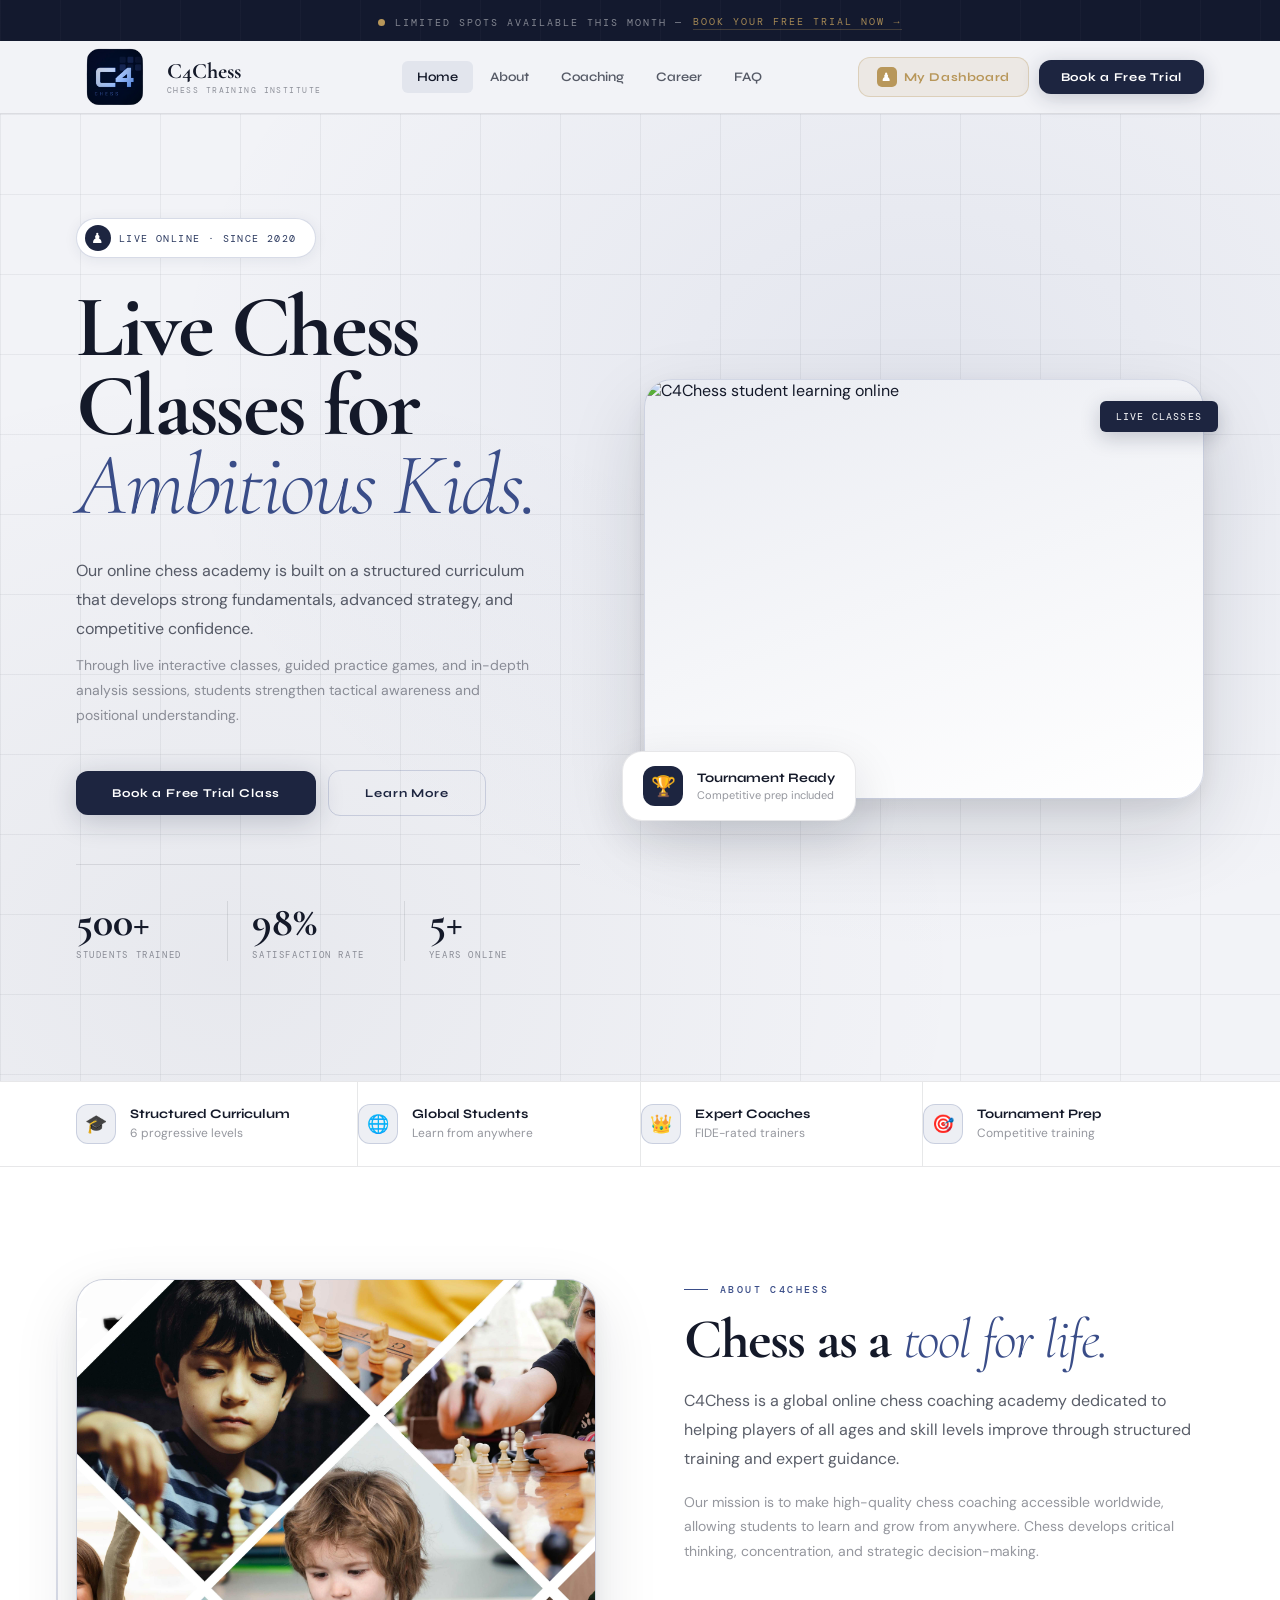
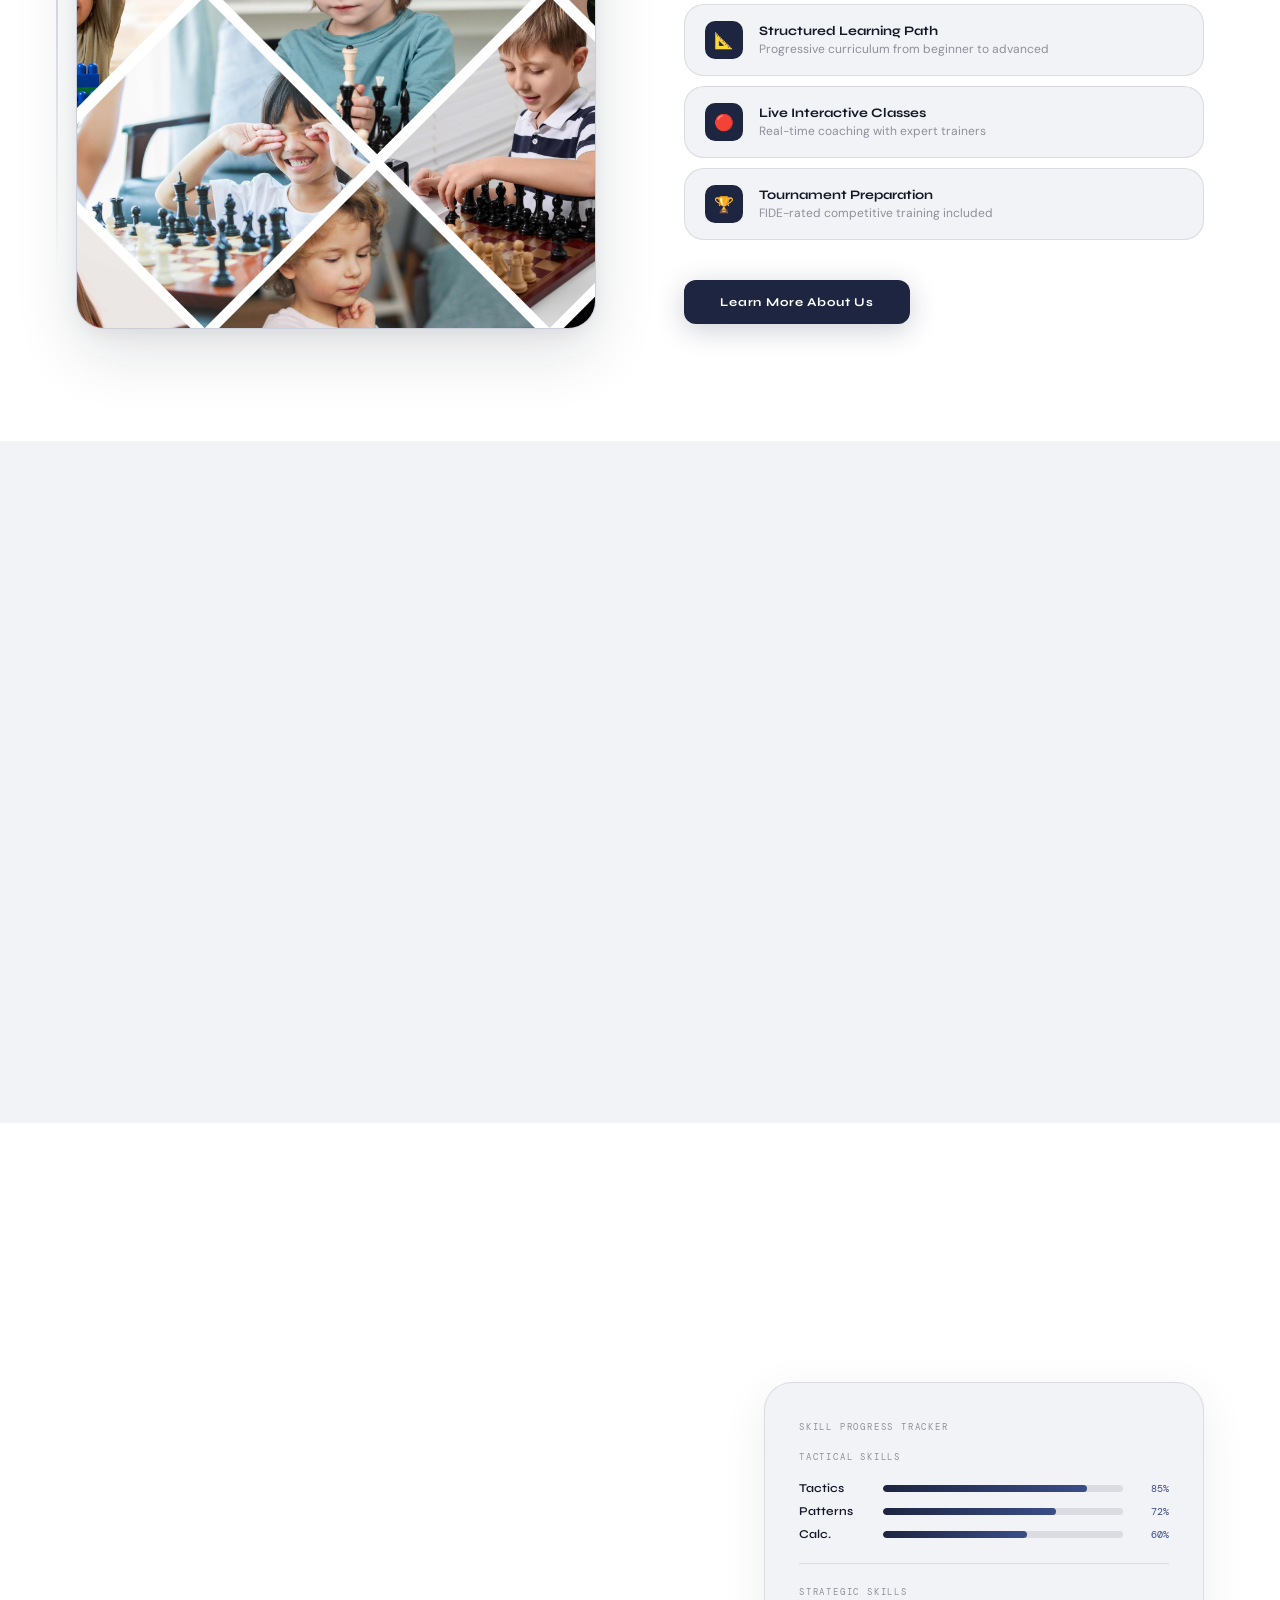
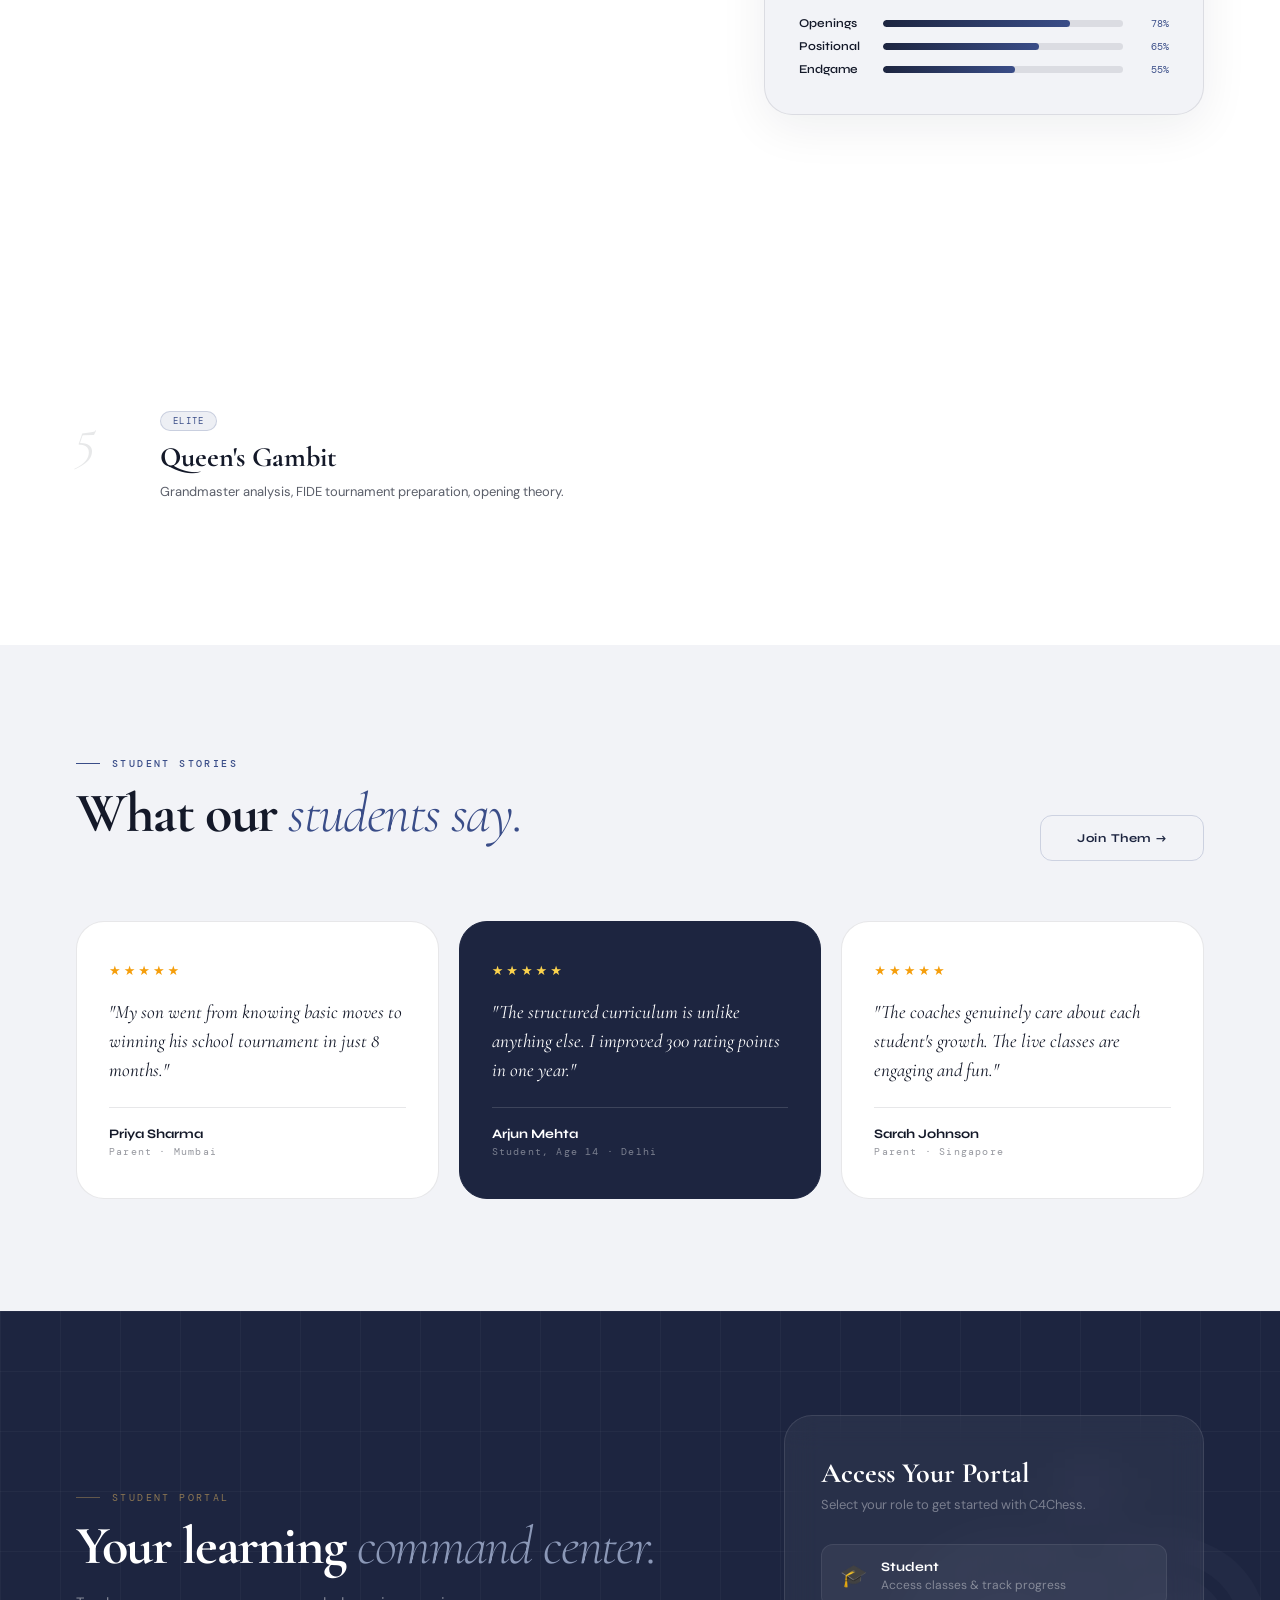
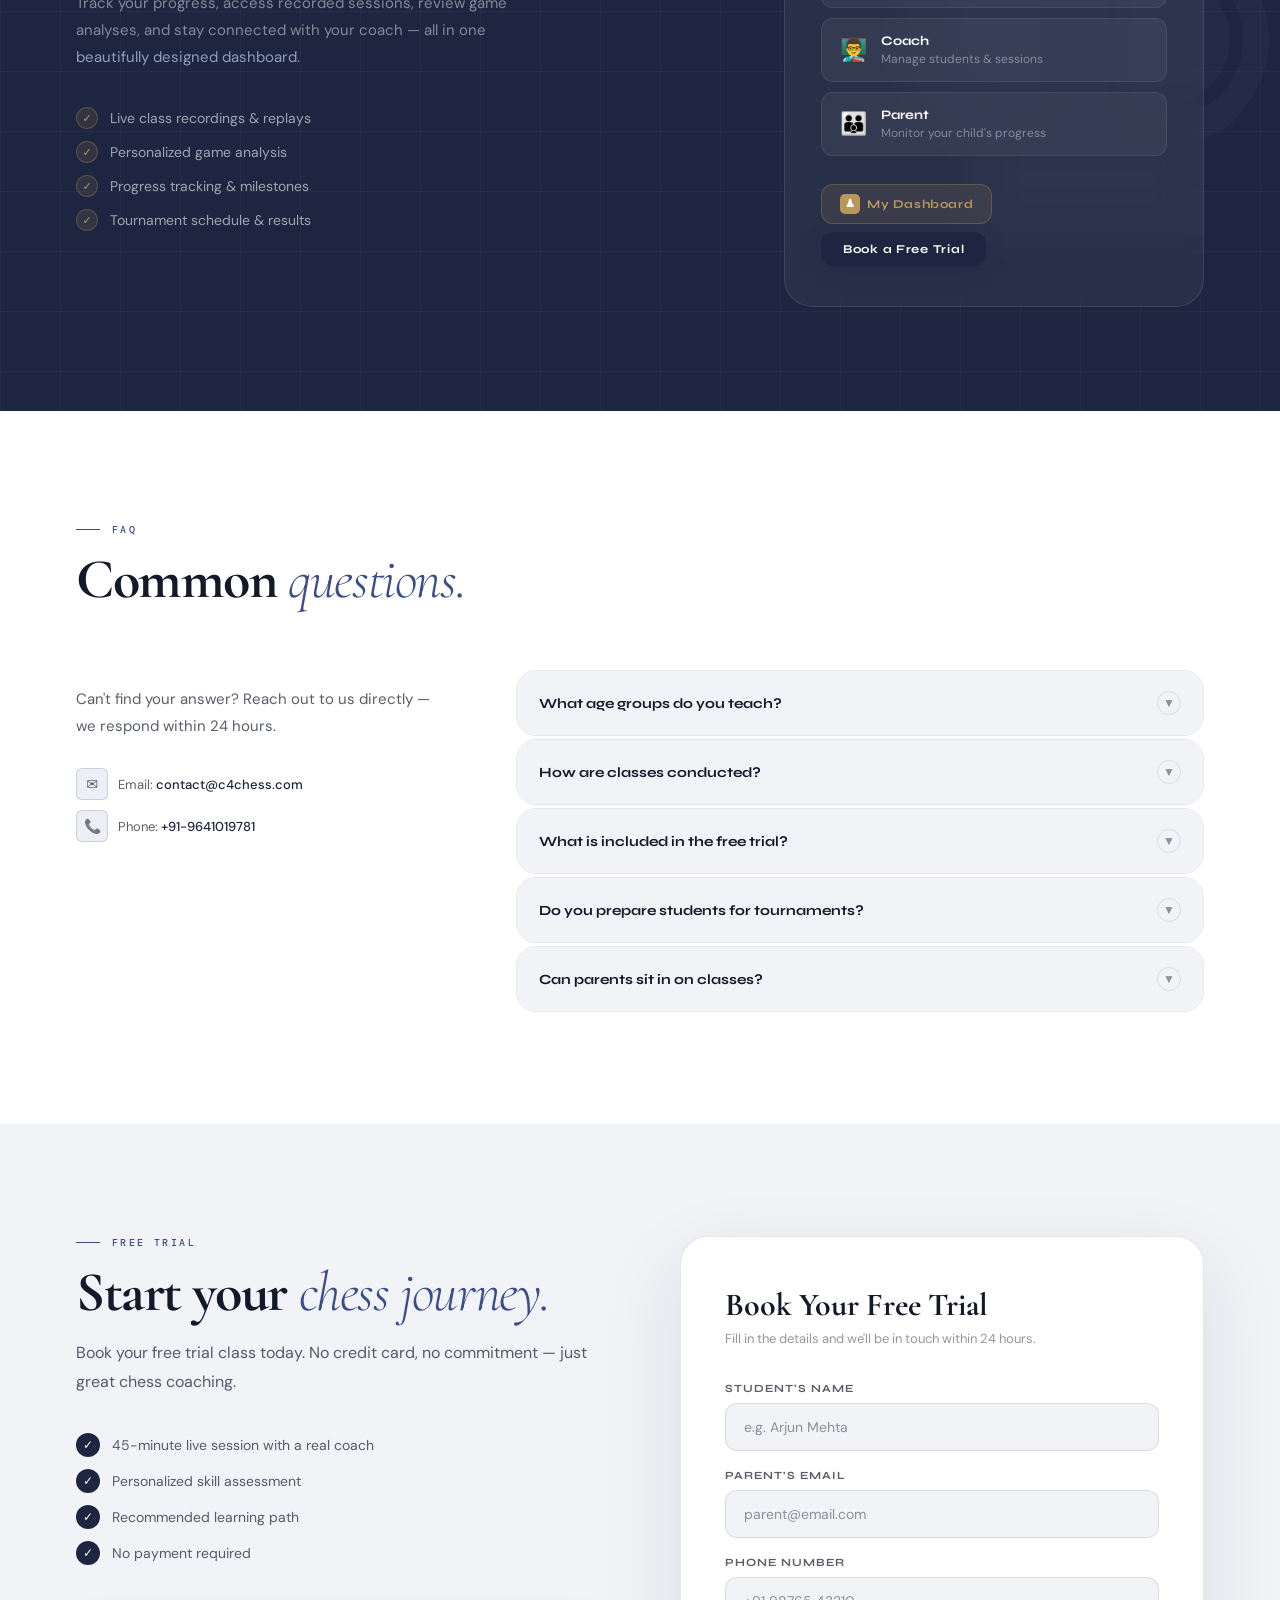
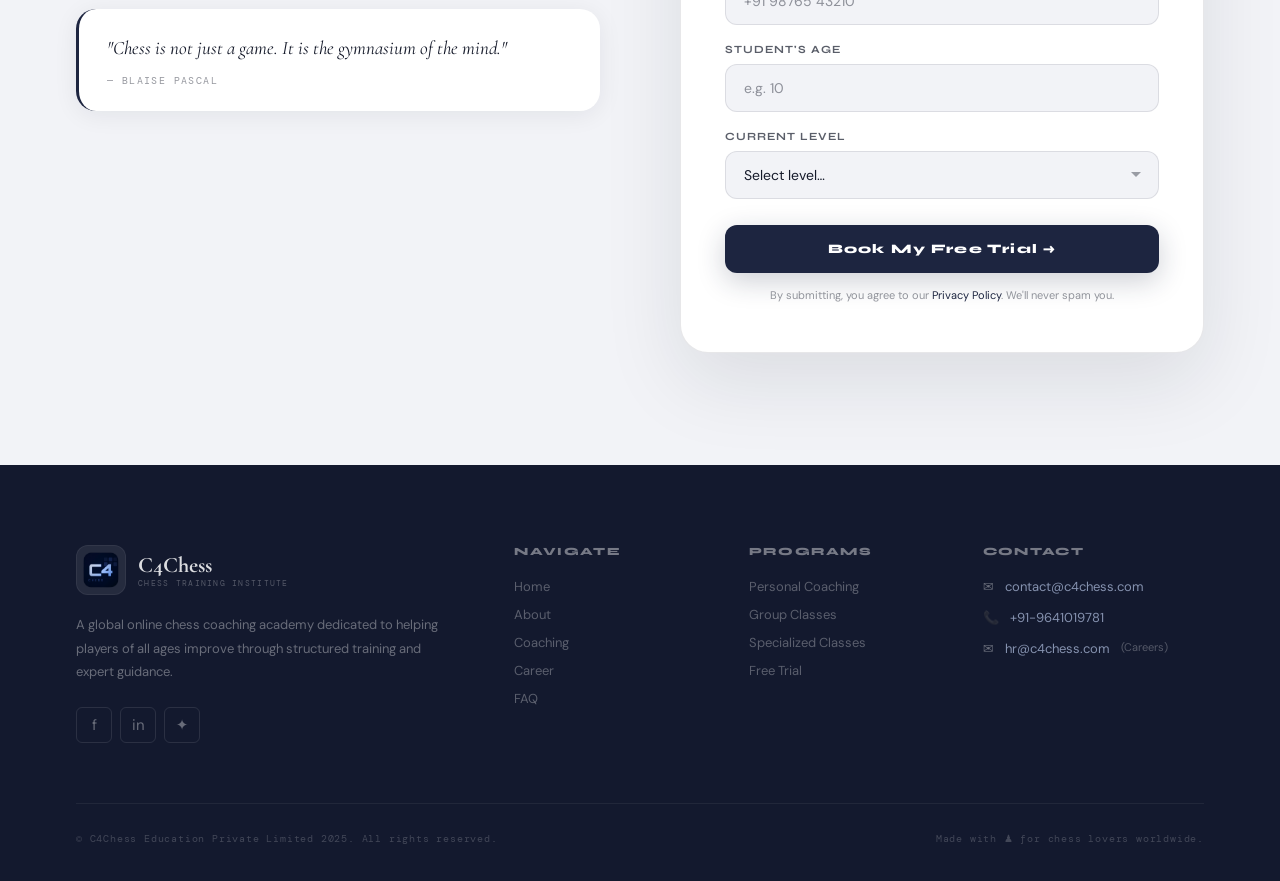
==== commit 5d26df20: "Fix broken nav button markup + route dashboard to guest portal" ====
--- a/index.html
+++ b/index.html
@@ -511,10 +511,10 @@
       <span class="nav-link" onclick="showPage('home');setTimeout(()=>document.getElementById('faqSection').scrollIntoView({behavior:'smooth'}),100)">FAQ</span>
     </div>
     <div class="nav-right">
-      <button class="nav-dash" onclick="window.open('https://portal.c4chess.com/login','_blank')">
-        <div class="nav-dash-ico">♟</div>
-        My Dashboard
-      </button>
+      <button class="nav-dash" onclick="window.open('https://portal.c4chess.com/portal/dashboard','_blank')">
+  <div class="nav-dash-ico">♟</div>
+  My Dashboard
+</button>
       <button class="nav-cta" onclick="showPage('home');setTimeout(()=>document.getElementById('trialSection').scrollIntoView({behavior:'smooth'}),100)">
         Book a Free Trial
       </button>
@@ -527,7 +527,7 @@
     <span class="nav-link" onclick="showPage('coaching');toggleMob()">Coaching</span>
     <span class="nav-link" onclick="showPage('career');toggleMob()">Career</span>
     <span class="nav-link" onclick="showPage('home');toggleMob();setTimeout(()=>document.getElementById('faqSection').scrollIntoView({behavior:'smooth'}),100)">FAQ</span>
-    <button class="nav-dash mob-dash" onclick="window.open('https://portal.c4chess.com/login','_blank')">
+    <button class="nav-dash" onclick="window.open('https://portal.c4chess.com/portal/dashboard','_blank')"></button>
     <button class="nav-cta mob-cta" onclick="showPage('home');toggleMob();setTimeout(()=>document.getElementById('trialSection').scrollIntoView({behavior:'smooth'}),100)">Book a Free Trial</button>
   </div>
 </nav>
@@ -676,8 +676,13 @@
         <div class="prole"><div class="prole-ico">👨‍🏫</div><div><div class="prole-name">Coach</div><div class="prole-desc">Manage students & sessions</div></div></div>
         <div class="prole"><div class="prole-ico">👪</div><div><div class="prole-name">Parent</div><div class="prole-desc">Monitor your child's progress</div></div></div>
       </div>
-      <button class="pbtn" onclick="window.open('https://portal.c4chess.com/login','_blank')">Enter Dashboard →</button>
-      <button class="pbtn2" onclick="document.getElementById('trialSection').scrollIntoView({behavior:'smooth'})">Book a Free Trial</button>
+      <button class="nav-dash mob-dash" onclick="window.open('https://portal.c4chess.com/portal/dashboard','_blank')">
+  <div class="nav-dash-ico">♟</div>
+  My Dashboard
+</button>
+<button class="nav-cta mob-cta" onclick="showPage('home');toggleMob();setTimeout(()=>document.getElementById('trialSection').scrollIntoView({behavior:'smooth'}),100)">
+  Book a Free Trial
+</button>
     </div>
   </div>
 </section>
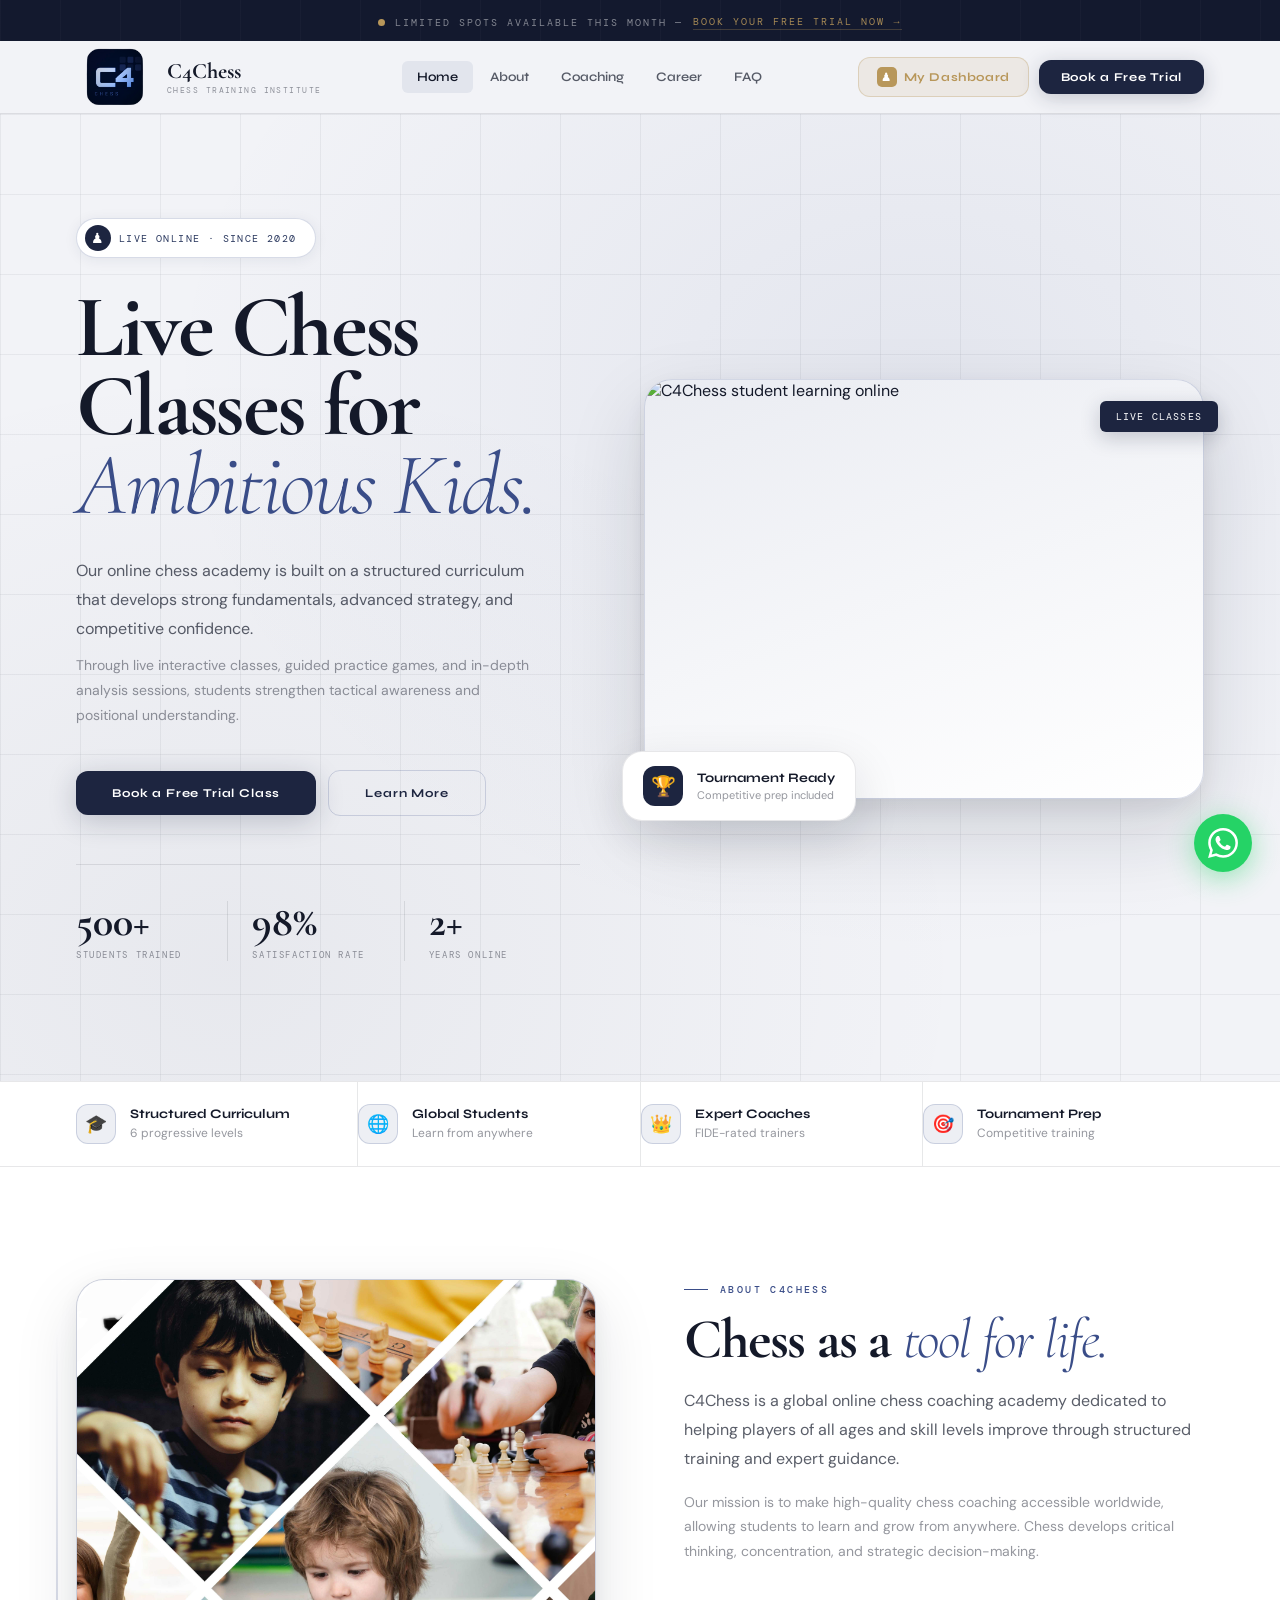
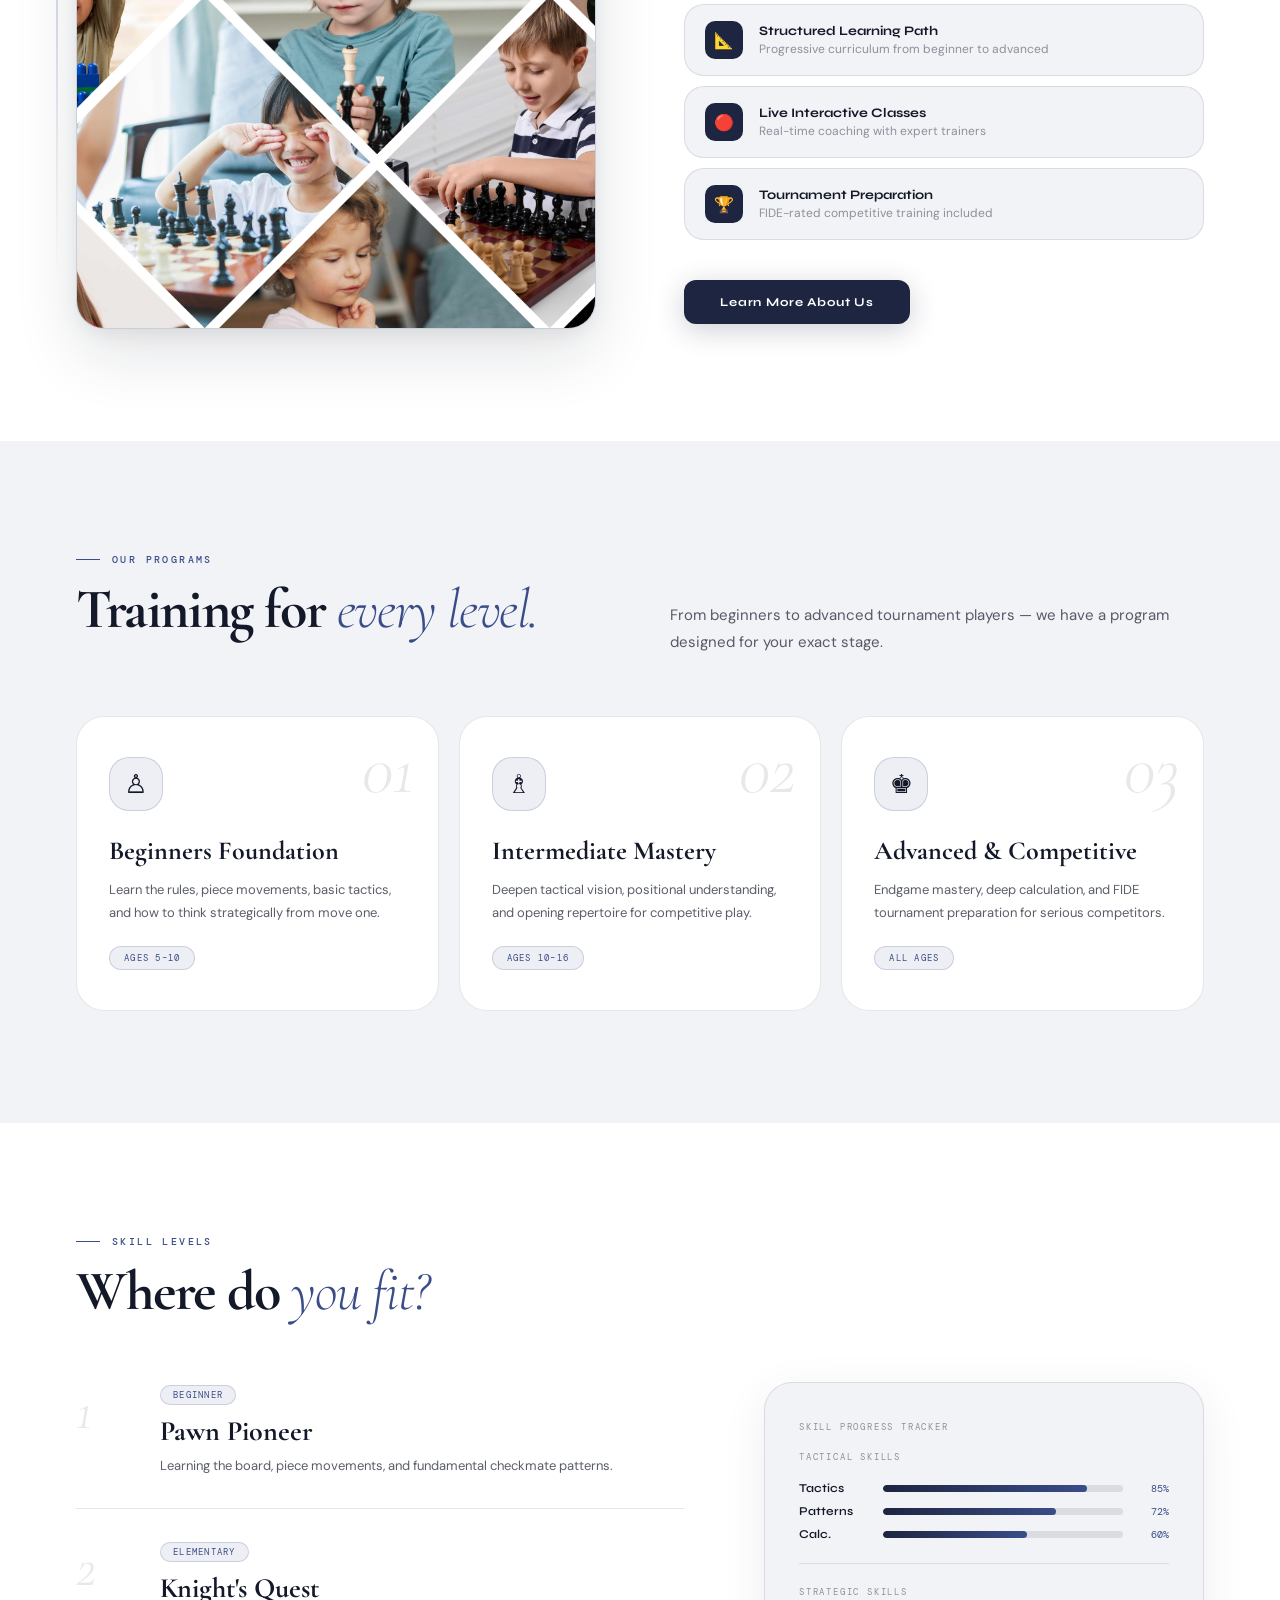
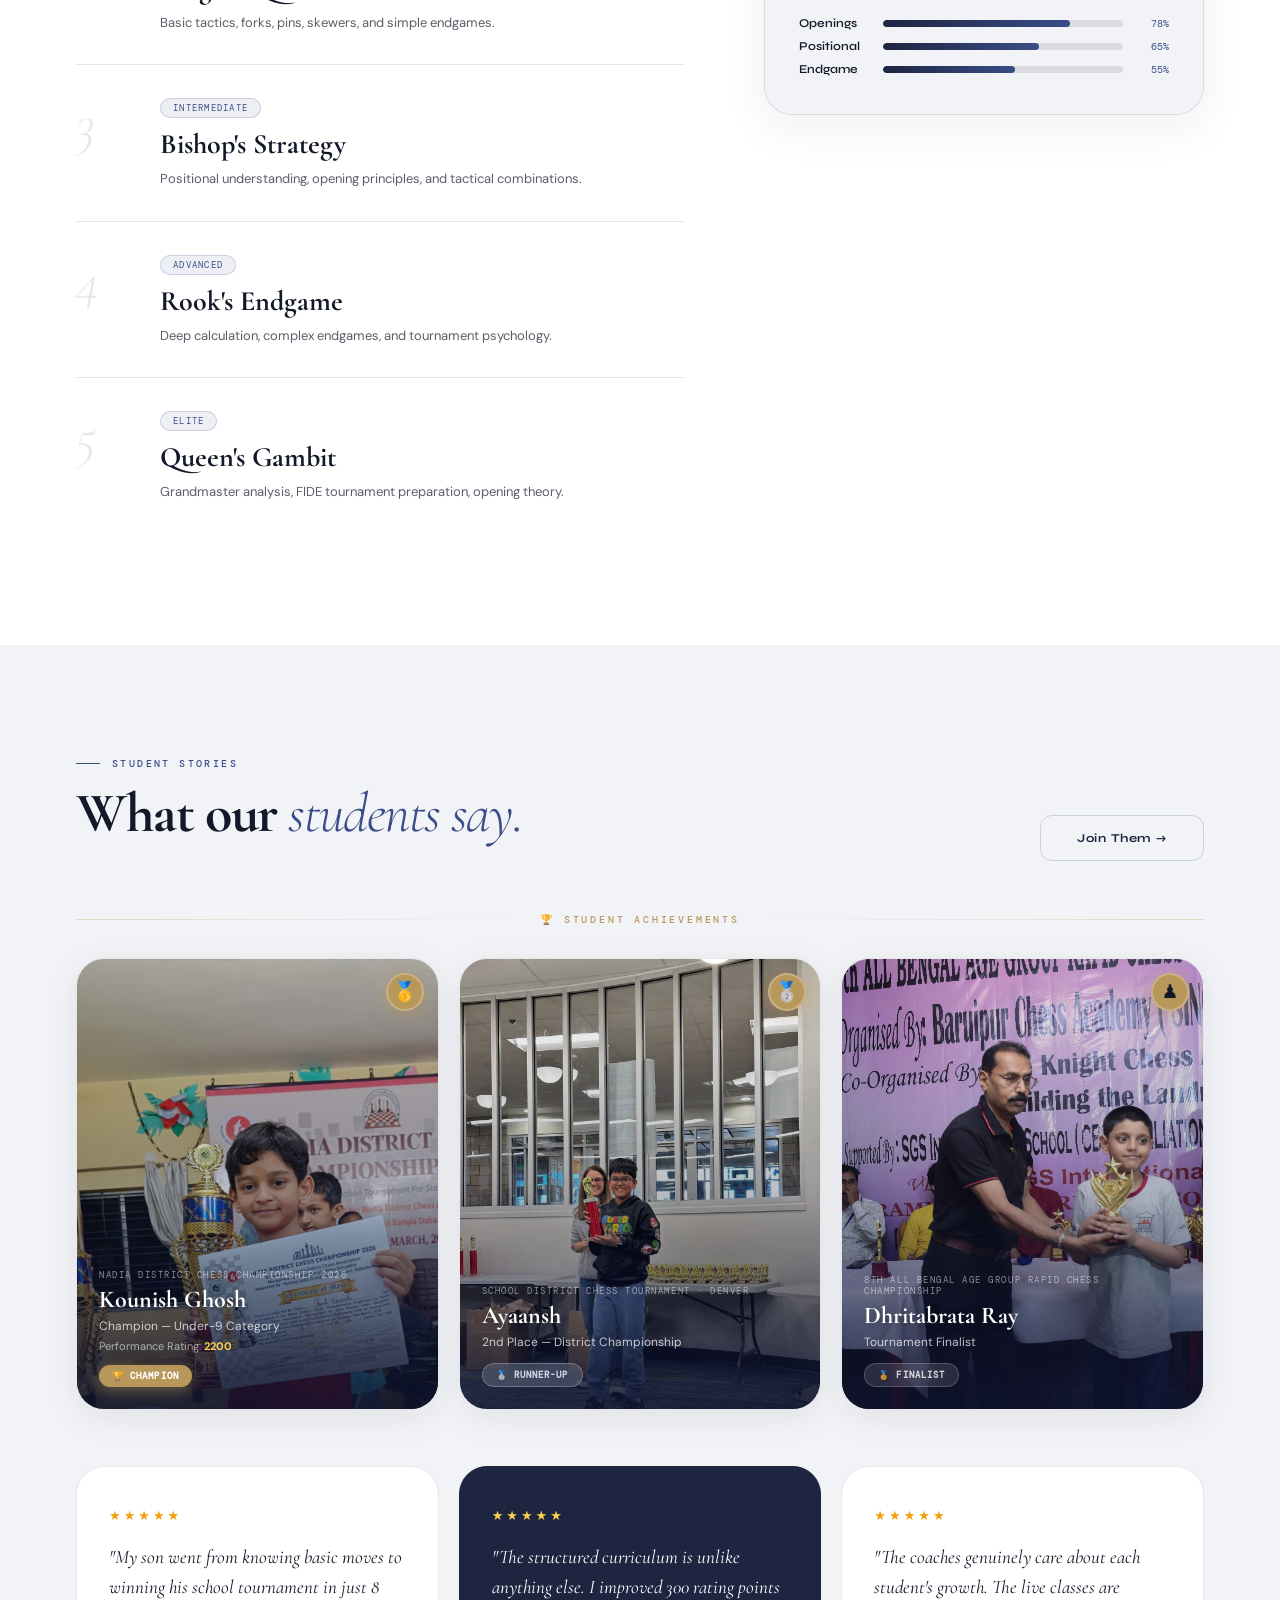
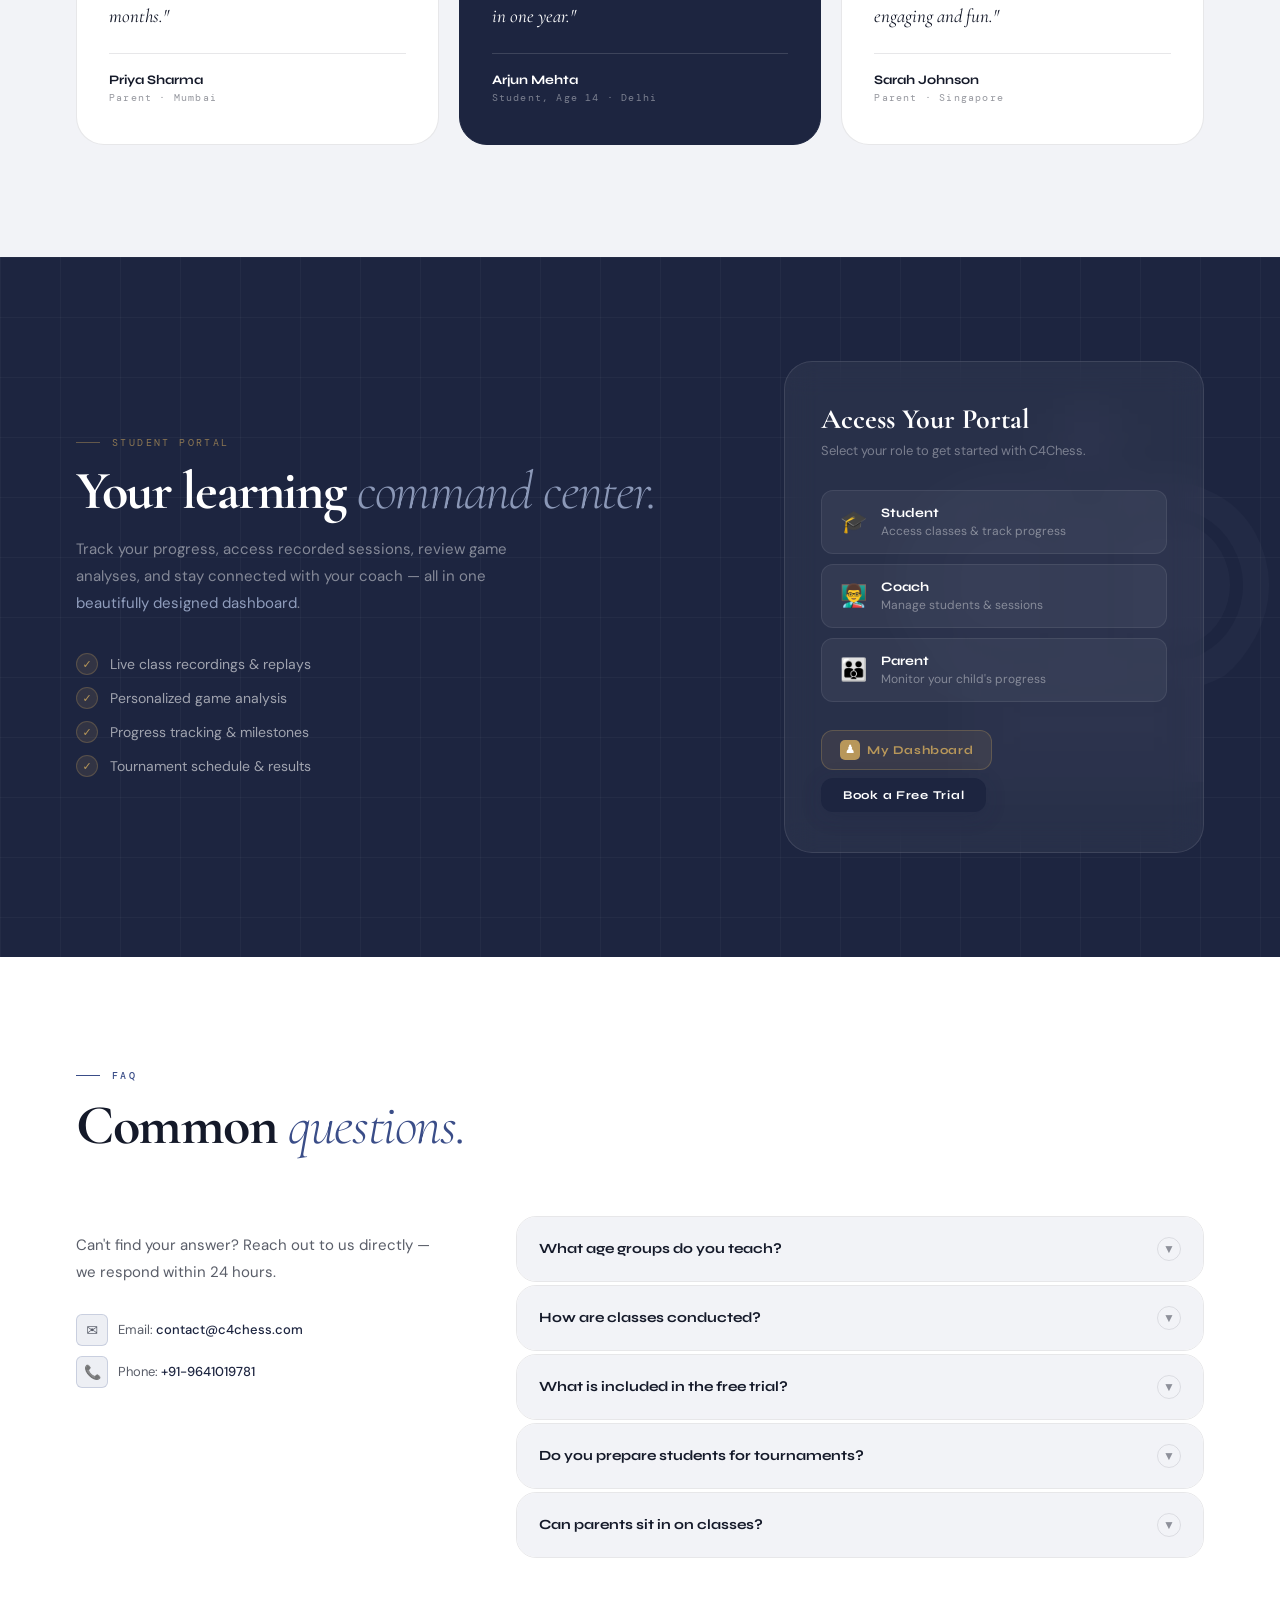
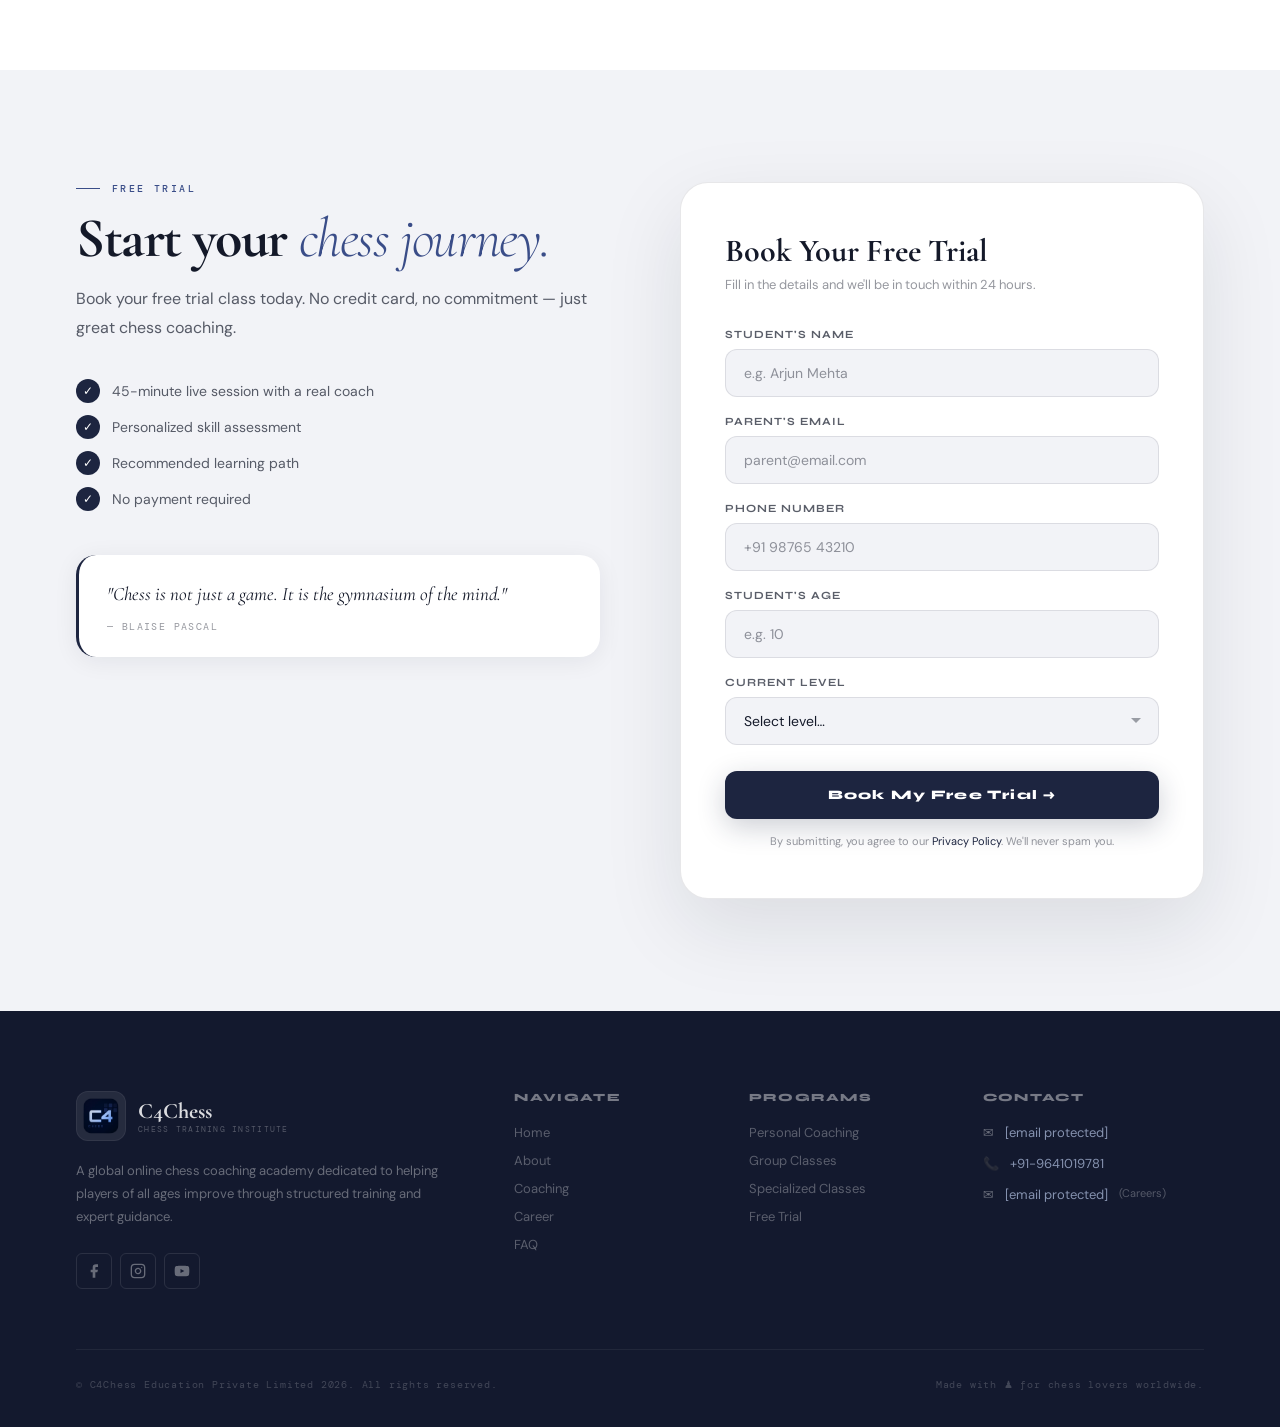
==== commit bc8cd15d: "feat: student achievements section, social links, floating WhatsApp button, email fix" ====
--- a/index.html
+++ b/index.html
@@ -4,13 +4,11 @@
 <meta charset="UTF-8">
 <meta name="viewport" content="width=device-width, initial-scale=1.0">
 <title>C4Chess — Chess Training Institute</title>
-<!-- Privacy-friendly analytics by Plausible -->
 <script async src="https://plausible.io/js/pa--_IQJOfaJz4tYAvnhsjMr.js"></script>
 <script>
   window.plausible=window.plausible||function(){(plausible.q=plausible.q||[]).push(arguments)},plausible.init=plausible.init||function(i){plausible.o=i||{}};
   plausible.init()
 </script>
-
 <link rel="preconnect" href="https://fonts.googleapis.com">
 <link rel="preconnect" href="https://fonts.gstatic.com" crossorigin>
 <link href="https://fonts.googleapis.com/css2?family=Cormorant+Garamond:ital,wght@0,300;0,400;0,700;1,300;1,400;1,700&family=Syne:wght@600;700;800&family=DM+Sans:wght@400;500&family=DM+Mono:wght@400;500&display=swap" rel="stylesheet">
@@ -49,22 +47,8 @@
 .btn-primary:hover{background:var(--navy-deep);transform:translateY(-2px)}
 .btn-ghost{background:transparent;color:var(--navy);border:1.5px solid var(--accent-bd)}
 .btn-ghost:hover{background:var(--accent-lt);border-color:var(--navy)}
-
-/* GLOBAL IMAGE HELPERS */
-.cover-img{
-  width:100%;
-  height:100%;
-  object-fit:cover;
-  object-position:center;
-  display:block;
-}
-.logo-img{
-  width:100%;
-  height:100%;
-  object-fit:cover;
-  object-position:center;
-  border-radius:inherit;
-}
+.cover-img{width:100%;height:100%;object-fit:cover;object-position:center;display:block}
+.logo-img{width:100%;height:100%;object-fit:cover;object-position:center;border-radius:inherit}
 
 /* TOPBAR */
 .topbar{background:var(--navy-deep);padding:10px 0;text-align:center;position:relative;overflow:hidden}
@@ -78,30 +62,13 @@
 .nav.scrolled{box-shadow:0 2px 32px rgba(20,25,41,.09)}
 .nav-inner{max-width:1240px;margin:0 auto;padding:0 56px;display:flex;align-items:center;justify-content:space-between;height:72px}
 .nav-logo{display:flex;align-items:center;gap:13px;flex-shrink:0;cursor:pointer}
-.nav-logo-box{
-  width:78px;
-  height:78px;
-  border-radius:var(--rmd);
-  background:transparent;
-  display:flex;
-  align-items:center;
-  justify-content:center;
-  box-shadow:none;
-  flex-shrink:0;
-  overflow:hidden
-}
-.nav-logo-box img{
-  width:100%;
-  height:100%;
-  object-fit:contain
-}
+.nav-logo-box{width:78px;height:78px;border-radius:var(--rmd);background:transparent;display:flex;align-items:center;justify-content:center;box-shadow:none;flex-shrink:0;overflow:hidden}
+.nav-logo-box img{width:100%;height:100%;object-fit:contain}
 .nav-logo-name{font-family:var(--serif);font-size:22px;font-weight:700;color:var(--ink);line-height:1}
 .nav-logo-sub{font-family:var(--mono);font-size:8px;letter-spacing:.18em;text-transform:uppercase;color:var(--ink45);margin-top:3px}
 .nav-links{display:flex;align-items:center;gap:2px}
 .nav-link{font-family:var(--disp);font-size:13px;font-weight:600;color:var(--ink70);padding:8px 15px;border-radius:var(--rsm);transition:color .2s,background .2s;cursor:pointer;white-space:nowrap}
 .nav-link:hover,.nav-link.on{color:var(--ink);background:var(--accent-lt)}
-
-/* NAV RIGHT — clean side-by-side buttons */
 .nav-right{display:flex;align-items:center;gap:10px;flex-shrink:0}
 .nav-dash{display:flex;align-items:center;gap:7px;padding:9px 18px;border-radius:var(--rmd);border:1.5px solid var(--gold-bd);background:var(--gold-lt);font-family:var(--disp);font-size:12px;font-weight:700;letter-spacing:.05em;color:var(--gold);position:relative;overflow:hidden;transition:background .25s,border-color .25s,transform .15s,box-shadow .25s;white-space:nowrap;flex-shrink:0;cursor:pointer;animation:goldPulse 3s 2s infinite}
 .nav-dash::after{content:"";position:absolute;top:0;left:0;width:30%;height:100%;background:linear-gradient(90deg,transparent,rgba(255,255,255,.30),transparent);transform:skewX(-20deg) translateX(-150%);animation:shimmerSlide 3.5s 1s infinite}
@@ -109,7 +76,6 @@
 .nav-dash-ico{width:20px;height:20px;border-radius:5px;background:var(--gold);color:#fff;display:flex;align-items:center;justify-content:center;font-size:11px;flex-shrink:0}
 .nav-cta{display:inline-flex;align-items:center;gap:8px;background:var(--navy);color:#fff;font-family:var(--disp);font-size:12px;font-weight:700;letter-spacing:.06em;padding:10px 22px;border-radius:var(--rmd);box-shadow:0 4px 20px var(--accent-sh);transition:background .2s,transform .15s;flex-shrink:0;cursor:pointer;white-space:nowrap}
 .nav-cta:hover{background:var(--navy-deep);transform:translateY(-1px)}
-
 .nav-ham{display:none;flex-direction:column;justify-content:center;gap:5px;width:38px;height:38px;background:transparent;padding:6px;cursor:pointer}
 .nav-ham span{display:block;width:20px;height:1.5px;background:var(--ink);margin:0 auto;transition:transform .3s,opacity .3s}
 .nav-ham.open span:nth-child(1){transform:translateY(6.5px) rotate(45deg)}
@@ -143,8 +109,6 @@
 .hero-stat+.hero-stat{padding-left:24px}
 .hero-stat-val{font-family:var(--serif);font-size:42px;font-weight:700;color:var(--ink);line-height:1}
 .hero-stat-label{font-family:var(--mono);font-size:9px;letter-spacing:.18em;text-transform:uppercase;color:var(--ink45);margin-top:6px}
-
-/* HERO IMAGE — bigger, 4/3 ratio */
 .hero-img-col{position:relative;animation:fadeUp .65s .1s ease both}
 .hero-frame{border-radius:var(--rxl);overflow:hidden;aspect-ratio:4/3;background:linear-gradient(160deg,var(--bg3) 0%,var(--bg2) 100%);border:1px solid var(--accent-bd);box-shadow:0 32px 80px rgba(20,25,41,.14),0 8px 24px rgba(20,25,41,.08);position:relative}
 .hero-photo{position:absolute;inset:0;width:100%;height:100%;object-fit:cover;object-position:center}
@@ -220,10 +184,10 @@
 .pfill{height:100%;border-radius:4px;background:linear-gradient(90deg,var(--navy),var(--accent));animation:barIn 1.6s cubic-bezier(.215,.61,.355,1) both}
 .ppct{font-family:var(--mono);font-size:10px;color:var(--accent);width:34px;text-align:right;flex-shrink:0}
 
-/* TESTIMONIALS */
+/* ── TESTIMONIALS ──────────────────────────────────────── */
 .testi{padding:112px 0;background:var(--bg)}
 .testi-inner{max-width:1240px;margin:0 auto;padding:0 56px}
-.testi-top{display:flex;align-items:flex-end;justify-content:space-between;margin-bottom:60px;flex-wrap:wrap;gap:24px}
+.testi-top{display:flex;align-items:flex-end;justify-content:space-between;margin-bottom:52px;flex-wrap:wrap;gap:24px}
 .testi-grid{display:grid;grid-template-columns:repeat(3,1fr);gap:20px}
 .tcard{background:var(--bg2);border:1px solid var(--ink15);border-radius:var(--rxl);padding:40px 32px;transition:border-color .3s,box-shadow .3s,transform .3s}
 .tcard:hover{border-color:var(--accent-bd);box-shadow:0 14px 44px rgba(20,25,41,.08);transform:translateY(-4px)}
@@ -239,6 +203,34 @@
 .tname{font-family:var(--disp);font-size:13px;font-weight:700}
 .twho{font-family:var(--mono);font-size:10px;letter-spacing:.12em;margin-top:3px;color:var(--ink45)}
 .tcard.feat .twho{color:rgba(255,255,255,.42)}
+
+/* ── WINNERS / STUDENT ACHIEVEMENTS ───────────────────── */
+.winners-section{margin-bottom:56px}
+.winners-divider{display:flex;align-items:center;gap:20px;margin-bottom:32px}
+.winners-divider-line{flex:1;height:1px;background:linear-gradient(90deg,var(--gold-bd),transparent)}
+.winners-divider-line.right{background:linear-gradient(270deg,var(--gold-bd),transparent)}
+.winners-label{font-family:var(--mono);font-size:10px;font-weight:500;letter-spacing:.28em;text-transform:uppercase;color:var(--gold);white-space:nowrap;display:flex;align-items:center;gap:8px}
+.winners-grid{display:grid;grid-template-columns:repeat(3,1fr);gap:20px}
+.wcard{border-radius:var(--rxl);overflow:hidden;background:var(--bg2);border:1px solid var(--ink15);box-shadow:0 8px 32px rgba(20,25,41,.08);transition:transform .35s cubic-bezier(.215,.61,.355,1),box-shadow .35s,border-color .35s;position:relative}
+.wcard:hover{transform:translateY(-7px);box-shadow:0 24px 60px rgba(20,25,41,.16);border-color:var(--gold-bd)}
+.wcard-img-wrap{position:relative;aspect-ratio:4/5;overflow:hidden;background:#d9dfec}
+.wcard-photo{width:100%;height:100%;object-fit:cover;object-position:center top;display:block;transition:transform .5s ease}
+.wcard:hover .wcard-photo{transform:scale(1.05)}
+.wcard-overlay{position:absolute;inset:0;background:linear-gradient(to top,rgba(13,18,45,.88) 0%,rgba(13,18,45,.28) 48%,transparent 100%);pointer-events:none}
+.wcard-trophy{position:absolute;top:14px;right:14px;width:38px;height:38px;border-radius:50%;background:var(--gold);display:flex;align-items:center;justify-content:center;font-size:19px;box-shadow:0 4px 18px rgba(184,151,90,.55);z-index:2;border:2px solid rgba(255,255,255,.25)}
+.wcard-info{position:absolute;bottom:0;left:0;right:0;padding:20px 22px 22px;z-index:2}
+.wcard-tournament{font-family:var(--mono);font-size:8.5px;letter-spacing:.18em;text-transform:uppercase;color:rgba(255,255,255,.52);margin-bottom:6px}
+.wcard-name{font-family:var(--serif);font-size:24px;font-weight:700;color:#fff;line-height:1.05;margin-bottom:5px;text-shadow:0 2px 8px rgba(0,0,0,.35)}
+.wcard-achievement{font-size:12px;color:rgba(255,255,255,.75);line-height:1.55}
+.wcard-badge{display:inline-flex;align-items:center;gap:5px;margin-top:12px;border-radius:var(--rpill);padding:5px 13px;font-family:var(--mono);font-size:9px;letter-spacing:.12em;text-transform:uppercase;font-weight:600}
+.wcard-badge-gold{background:var(--gold);color:#fff;box-shadow:0 3px 14px rgba(184,151,90,.50)}
+.wcard-badge-silver{background:rgba(180,190,210,.22);backdrop-filter:blur(8px);border:1px solid rgba(180,190,210,.38);color:rgba(220,228,242,.90)}
+.wcard-badge-pending{background:rgba(255,255,255,.12);backdrop-filter:blur(8px);border:1px solid rgba(255,255,255,.20);color:rgba(255,255,255,.78)}
+.wcard-perf{margin-top:4px;font-size:11px;color:rgba(255,255,255,.60)}
+.wcard-perf strong{color:#fcd34d;font-weight:700}
+
+@media(max-width:860px){.winners-grid{grid-template-columns:1fr 1fr}}
+@media(max-width:560px){.winners-grid{grid-template-columns:1fr}}
 
 /* PORTAL */
 .portal{padding:104px 0;background:var(--navy);position:relative;overflow:hidden}
@@ -316,7 +308,7 @@
 .fsuccess-title{font-family:var(--serif);font-size:26px;font-weight:700;color:var(--ink);margin-bottom:10px}
 .fsuccess-body{font-size:14px;color:var(--ink70);line-height:1.65}
 
-/* PAGE HERO (inner pages) */
+/* PAGE HERO */
 .page-hero{padding:80px 0 72px;background:var(--bg);position:relative;overflow:hidden}
 .page-hero::before{content:"";position:absolute;inset:0;background-image:linear-gradient(var(--ink15) 1px,transparent 1px),linear-gradient(90deg,var(--ink15) 1px,transparent 1px);background-size:80px 80px;opacity:.55;pointer-events:none}
 .page-hero-inner{max-width:1240px;margin:0 auto;padding:0 56px;position:relative;z-index:1}
@@ -478,6 +470,70 @@
   .hero-badge{left:-10px;bottom:-14px;padding:12px 16px}
   .page-hero h1{font-size:48px}
 }
+
+/* FLOATING WHATSAPP BUTTON */
+@keyframes waPulse{0%,100%{box-shadow:0 0 0 0 rgba(37,211,102,.45)}60%{box-shadow:0 0 0 12px rgba(37,211,102,0)}}
+.wa-float{
+  position:fixed;
+  bottom:28px;
+  right:28px;
+  z-index:999;
+  width:58px;
+  height:58px;
+  border-radius:50%;
+  background:#25d366;
+  display:flex;
+  align-items:center;
+  justify-content:center;
+  box-shadow:0 6px 28px rgba(37,211,102,.45);
+  animation:waPulse 2.4s infinite;
+  transition:transform .2s,box-shadow .2s;
+  cursor:pointer;
+  text-decoration:none;
+}
+.wa-float:hover{
+  transform:scale(1.10) translateY(-2px);
+  box-shadow:0 10px 36px rgba(37,211,102,.60);
+  animation:none;
+}
+.wa-float svg{display:block;flex-shrink:0}
+.wa-tooltip{
+  position:fixed;
+  bottom:36px;
+  right:98px;
+  z-index:998;
+  background:var(--navy-deep);
+  color:rgba(255,255,255,.88);
+  font-family:var(--disp);
+  font-size:12px;
+  font-weight:600;
+  letter-spacing:.04em;
+  padding:8px 14px;
+  border-radius:var(--rmd);
+  white-space:nowrap;
+  pointer-events:none;
+  opacity:0;
+  transform:translateX(6px);
+  transition:opacity .2s,transform .2s;
+  box-shadow:0 4px 18px rgba(20,25,41,.25);
+}
+.wa-tooltip::after{
+  content:"";
+  position:absolute;
+  right:-6px;
+  top:50%;
+  transform:translateY(-50%);
+  border:6px solid transparent;
+  border-right:none;
+  border-left-color:var(--navy-deep);
+}
+.wa-float:hover + .wa-tooltip,
+.wa-wrap:hover .wa-tooltip{opacity:1;transform:translateX(0)}
+.wa-wrap{position:fixed;bottom:28px;right:28px;z-index:999;display:flex;align-items:center}
+@media(max-width:560px){
+  .wa-wrap{bottom:18px;right:18px}
+  .wa-tooltip{display:none}
+}
 </style>
 </head>
 <body>
@@ -512,9 +568,9 @@
     </div>
     <div class="nav-right">
       <button class="nav-dash" onclick="window.open('https://portal.c4chess.com/portal/dashboard','_blank')">
-  <div class="nav-dash-ico">♟</div>
-  My Dashboard
-</button>
+        <div class="nav-dash-ico">♟</div>
+        My Dashboard
+      </button>
       <button class="nav-cta" onclick="showPage('home');setTimeout(()=>document.getElementById('trialSection').scrollIntoView({behavior:'smooth'}),100)">
         Book a Free Trial
       </button>
@@ -527,7 +583,9 @@
     <span class="nav-link" onclick="showPage('coaching');toggleMob()">Coaching</span>
     <span class="nav-link" onclick="showPage('career');toggleMob()">Career</span>
     <span class="nav-link" onclick="showPage('home');toggleMob();setTimeout(()=>document.getElementById('faqSection').scrollIntoView({behavior:'smooth'}),100)">FAQ</span>
-    <button class="nav-dash" onclick="window.open('https://portal.c4chess.com/portal/dashboard','_blank')"></button>
+    <button class="nav-dash mob-dash" onclick="window.open('https://portal.c4chess.com/portal/dashboard','_blank')">
+      <div class="nav-dash-ico">♟</div>My Dashboard
+    </button>
     <button class="nav-cta mob-cta" onclick="showPage('home');toggleMob();setTimeout(()=>document.getElementById('trialSection').scrollIntoView({behavior:'smooth'}),100)">Book a Free Trial</button>
   </div>
 </nav>
@@ -549,7 +607,7 @@
       <div class="hero-stats">
         <div class="hero-stat"><div class="hero-stat-val">500+</div><div class="hero-stat-label">Students Trained</div></div>
         <div class="hero-stat"><div class="hero-stat-val">98%</div><div class="hero-stat-label">Satisfaction Rate</div></div>
-        <div class="hero-stat"><div class="hero-stat-val">5+</div><div class="hero-stat-label">Years Online</div></div>
+        <div class="hero-stat"><div class="hero-stat-val">2+</div><div class="hero-stat-label">Years Online</div></div>
       </div>
     </div>
     <div class="hero-img-col">
@@ -641,17 +699,93 @@
   </div>
 </section>
 
+<!-- ═══ TESTIMONIALS + WINNERS ═══ -->
 <section class="testi">
   <div class="testi-inner">
+
     <div class="testi-top">
       <div class="sr"><div class="eyebrow">Student Stories</div><h2 class="sec-h">What our <em>students say.</em></h2></div>
       <button class="btn btn-ghost sr d1" onclick="document.getElementById('trialSection').scrollIntoView({behavior:'smooth'})">Join Them →</button>
     </div>
+
+    <!-- ── STUDENT ACHIEVEMENTS ── -->
+    <div class="winners-section sr">
+      <div class="winners-divider">
+        <div class="winners-divider-line"></div>
+        <div class="winners-label">🏆 Student Achievements</div>
+        <div class="winners-divider-line right"></div>
+      </div>
+      <div class="winners-grid">
+
+        <!-- Kounish Ghosh — Champion U-9 -->
+        <div class="wcard sr">
+          <div class="wcard-img-wrap">
+            <img
+              src="assets/Kounish.jpeg"
+              alt="Kounish Ghosh — Under-9 Champion, Nadia District Chess Championship 2026"
+              class="wcard-photo"
+            >
+            <div class="wcard-overlay"></div>
+            <div class="wcard-trophy">🥇</div>
+          </div>
+          <div class="wcard-info">
+            <div class="wcard-tournament">Nadia District Chess Championship 2026</div>
+            <div class="wcard-name">Kounish Ghosh</div>
+            <div class="wcard-achievement">Champion — Under-9 Category</div>
+            <div class="wcard-perf">Performance Rating: <strong>2200</strong></div>
+            <div class="wcard-badge wcard-badge-gold">🏆 Champion</div>
+          </div>
+        </div>
+
+        <!-- Ayaansh — Runner-Up Denver -->
+        <div class="wcard sr d1">
+          <div class="wcard-img-wrap">
+            <img
+              src="assets/Ayaansh.jpeg"
+              alt="Ayaansh — 2nd Place, School District Chess Tournament, Denver"
+              class="wcard-photo"
+            >
+            <div class="wcard-overlay"></div>
+            <div class="wcard-trophy">🥈</div>
+          </div>
+          <div class="wcard-info">
+            <div class="wcard-tournament">School District Chess Tournament · Denver</div>
+            <div class="wcard-name">Ayaansh</div>
+            <div class="wcard-achievement">2nd Place — District Championship</div>
+            <div class="wcard-badge wcard-badge-silver">🥈 Runner-Up</div>
+          </div>
+        </div>
+
+        <!-- Dhritabrata Ray — All Bengal -->
+        <div class="wcard sr d2">
+          <div class="wcard-img-wrap">
+            <img
+              src="assets/Dhritabrata.jpeg"
+              alt="Dhritabrata Ray — 8th All Bengal Age Group Rapid Chess Championship"
+              class="wcard-photo"
+            >
+            <div class="wcard-overlay"></div>
+            <div class="wcard-trophy">♟</div>
+          </div>
+          <div class="wcard-info">
+            <div class="wcard-tournament">8th All Bengal Age Group Rapid Chess Championship</div>
+            <div class="wcard-name">Dhritabrata Ray</div>
+            <div class="wcard-achievement">Tournament Finalist</div>
+            <div class="wcard-badge wcard-badge-pending">🏅 Finalist</div>
+          </div>
+        </div>
+
+      </div>
+    </div>
+    <!-- /STUDENT ACHIEVEMENTS -->
+
+    <!-- ── TESTIMONIAL QUOTE CARDS ── -->
     <div class="testi-grid">
       <div class="tcard sr"><div class="tstars">★★★★★</div><p class="tquote">"My son went from knowing basic moves to winning his school tournament in just 8 months."</p><div class="trule"></div><div class="tname">Priya Sharma</div><div class="twho">Parent · Mumbai</div></div>
       <div class="tcard feat sr d1"><div class="tstars">★★★★★</div><p class="tquote">"The structured curriculum is unlike anything else. I improved 300 rating points in one year."</p><div class="trule"></div><div class="tname">Arjun Mehta</div><div class="twho">Student, Age 14 · Delhi</div></div>
       <div class="tcard sr d2"><div class="tstars">★★★★★</div><p class="tquote">"The coaches genuinely care about each student's growth. The live classes are engaging and fun."</p><div class="trule"></div><div class="tname">Sarah Johnson</div><div class="twho">Parent · Singapore</div></div>
     </div>
+
   </div>
 </section>
 
@@ -677,12 +811,11 @@
         <div class="prole"><div class="prole-ico">👪</div><div><div class="prole-name">Parent</div><div class="prole-desc">Monitor your child's progress</div></div></div>
       </div>
       <button class="nav-dash mob-dash" onclick="window.open('https://portal.c4chess.com/portal/dashboard','_blank')">
-  <div class="nav-dash-ico">♟</div>
-  My Dashboard
-</button>
-<button class="nav-cta mob-cta" onclick="showPage('home');toggleMob();setTimeout(()=>document.getElementById('trialSection').scrollIntoView({behavior:'smooth'}),100)">
-  Book a Free Trial
-</button>
+        <div class="nav-dash-ico">♟</div>My Dashboard
+      </button>
+      <button class="nav-cta mob-cta" onclick="showPage('home');setTimeout(()=>document.getElementById('trialSection').scrollIntoView({behavior:'smooth'}),100)">
+        Book a Free Trial
+      </button>
     </div>
   </div>
 </section>
@@ -694,7 +827,7 @@
       <div class="sr">
         <p class="faq-aside-body">Can't find your answer? Reach out to us directly — we respond within 24 hours.</p>
         <div class="faq-contacts">
-          <div class="faq-citem"><div class="faq-cico">✉</div><span>Email: <a href="mailto:contact@c4chess.com">contact@c4chess.com</a></span></div>
+          <div class="faq-citem"><div class="faq-cico">✉</div><span>Email: <a href="mailto:contact&#64;c4chess.com" style="color:var(--navy);font-weight:500">contact&#64;c4chess&#46;com</a></span></div>
           <div class="faq-citem"><div class="faq-cico">📞</div><span>Phone: <a href="tel:+919641019781">+91-9641019781</a></span></div>
         </div>
       </div>
@@ -748,7 +881,6 @@
 
 <!-- ═══ ABOUT PAGE ═══ -->
 <div class="page" id="page-about">
-
 <section class="page-hero">
   <div class="page-hero-inner">
     <div class="eyebrow">About Us</div>
@@ -756,7 +888,6 @@
     <p>A global online academy built on the belief that chess is a powerful tool for developing minds — not just champions.</p>
   </div>
 </section>
-
 <section class="about-page-intro">
   <div class="about-page-intro-inner">
     <div class="about-page-text sr">
@@ -772,36 +903,25 @@
     </div>
   </div>
 </section>
-
 <section class="team-section">
   <div class="team-inner">
     <div class="sr"><div class="eyebrow">Our Team</div><h2 class="sec-h">Who we <em>are.</em></h2></div>
     <div class="team-grid">
       <div class="team-card sr">
-        <div class="team-img">
-          <img src="assets/Manabi.png" alt="Manabi Chouhan" class="team-photo">
-          <div class="team-img-overlay"></div>
-        </div>
+        <div class="team-img"><img src="assets/Manabi.png" alt="Manabi Chouhan" class="team-photo"><div class="team-img-overlay"></div></div>
         <div class="team-info"><div class="team-name">Manabi Chouhan</div><div class="team-role">Founder & Mentor</div><p class="team-bio">A passionate chess educator with years of competitive experience. Manabi built C4Chess with a vision to make quality chess education accessible to every ambitious learner worldwide.</p></div>
       </div>
       <div class="team-card sr d1">
-        <div class="team-img">
-          <img src="assets/Surya.png" alt="Surya Tribedy" class="team-photo">
-          <div class="team-img-overlay"></div>
-        </div>
+        <div class="team-img"><img src="assets/Surya.png" alt="Surya Tribedy" class="team-photo"><div class="team-img-overlay"></div></div>
         <div class="team-info"><div class="team-name">Surya Tribedy</div><div class="team-role">Co-Founder & Analyst</div><p class="team-bio">A chess analyst and strategic thinker who designs the curriculum and ensures every student's learning journey is backed by deep positional and tactical analysis.</p></div>
       </div>
       <div class="team-card sr d2">
-        <div class="team-img">
-          <img src="assets/Shaati.png" alt="Shaati Majumder" class="team-photo">
-          <div class="team-img-overlay"></div>
-        </div>
+        <div class="team-img"><img src="assets/Shaati.png" alt="Shaati Majumder" class="team-photo"><div class="team-img-overlay"></div></div>
         <div class="team-info"><div class="team-name">Shaati Majumder</div><div class="team-role">Operations & Student Support</div><p class="team-bio">The backbone of C4Chess operations, Shaati ensures every student and parent has a seamless experience — from enrollment to their first tournament win.</p></div>
       </div>
     </div>
   </div>
 </section>
-
 <section class="about-values">
   <div class="about-values-inner">
     <div class="sr"><div class="eyebrow">Our Values</div><h2 class="sec-h">What we <em>believe in.</em></h2></div>
@@ -813,13 +933,11 @@
     </div>
   </div>
 </section>
-
 </div><!-- /page-about -->
 
 
 <!-- ═══ COACHING PAGE ═══ -->
 <div class="page" id="page-coaching">
-
 <section class="page-hero">
   <div class="page-hero-inner">
     <div class="eyebrow">Coaching Programs</div>
@@ -827,33 +945,16 @@
     <p>From learning how pieces move to competing in FIDE-rated tournaments — our programs are designed to meet you exactly where you are.</p>
   </div>
 </section>
-
 <section class="coaching-services">
   <div class="coaching-inner">
     <div class="sr"><div class="eyebrow">Our Services</div><h2 class="sec-h">Choose your <em>path.</em></h2><p class="sec-lead">Tailored chess coaching designed for steady, lasting improvement.</p></div>
     <div class="service-cards">
-      <div class="service-card sr">
-        <div class="service-img">
-          <img src="assets/Personal-Coaching.png" alt="Personal coaching" class="service-photo">
-        </div>
-        <div class="service-body"><div class="service-title">Personal Coaching</div><p class="service-desc">One-on-one sessions crafted to fit your unique learning pace and goals. Fully personalized attention from expert coaches who know your game inside out.</p></div>
-      </div>
-      <div class="service-card sr d1">
-        <div class="service-img">
-          <img src="assets/Group-Classes.png" alt="Group classes" class="service-photo">
-        </div>
-        <div class="service-body"><div class="service-title">Group Classes</div><p class="service-desc">Collaborative lessons that build skills through shared challenges and peer feedback. Learn alongside motivated students at the same level.</p></div>
-      </div>
-      <div class="service-card sr d2">
-        <div class="service-img">
-          <img src="assets/Specialized-Classes.png" alt="Specialized classes" class="service-photo">
-        </div>
-        <div class="service-body"><div class="service-title">Specialized Classes</div><p class="service-desc">Deep dives into openings, tactics, and endgames to sharpen your game for FIDE-rated tournaments. For the serious competitor.</p></div>
-      </div>
-    </div>
-  </div>
-</section>
-
+      <div class="service-card sr"><div class="service-img"><img src="assets/Personal-Coaching.png" alt="Personal coaching" class="service-photo"></div><div class="service-body"><div class="service-title">Personal Coaching</div><p class="service-desc">One-on-one sessions crafted to fit your unique learning pace and goals. Fully personalized attention from expert coaches who know your game inside out.</p></div></div>
+      <div class="service-card sr d1"><div class="service-img"><img src="assets/Group-Classes.png" alt="Group classes" class="service-photo"></div><div class="service-body"><div class="service-title">Group Classes</div><p class="service-desc">Collaborative lessons that build skills through shared challenges and peer feedback. Learn alongside motivated students at the same level.</p></div></div>
+      <div class="service-card sr d2"><div class="service-img"><img src="assets/Specialized-Classes.png" alt="Specialized classes" class="service-photo"></div><div class="service-body"><div class="service-title">Specialized Classes</div><p class="service-desc">Deep dives into openings, tactics, and endgames to sharpen your game for FIDE-rated tournaments. For the serious competitor.</p></div></div>
+    </div>
+  </div>
+</section>
 <section class="coaching-curriculum">
   <div class="curriculum-inner">
     <div class="sr"><div class="eyebrow">Curriculum</div><h2 class="sec-h">What you <em>will learn.</em></h2></div>
@@ -877,13 +978,11 @@
     </div>
   </div>
 </section>
-
 </div><!-- /page-coaching -->
 
 
 <!-- ═══ CAREER PAGE ═══ -->
 <div class="page" id="page-career">
-
 <section class="page-hero" style="background:linear-gradient(135deg,#1d2540,#2c3a60)">
   <div style="position:absolute;inset:0;background-image:linear-gradient(rgba(255,255,255,.04) 1px,transparent 1px),linear-gradient(90deg,rgba(255,255,255,.04) 1px,transparent 1px);background-size:80px 80px;pointer-events:none"></div>
   <div class="page-hero-inner" style="position:relative;z-index:1">
@@ -892,7 +991,6 @@
     <p style="color:rgba(255,255,255,.55)">Join a structured online chess academy committed to delivering high-quality coaching through live interactive classes worldwide.</p>
   </div>
 </section>
-
 <section class="career-hero-section">
   <div class="career-hero-inner">
     <div class="career-hero-text sr">
@@ -908,7 +1006,6 @@
     </div>
   </div>
 </section>
-
 <section class="why-c4chess">
   <div class="why-inner">
     <div class="why-text sr">
@@ -929,7 +1026,6 @@
     </div>
   </div>
 </section>
-
 <section class="who-can-join">
   <div class="who-inner">
     <div class="sr">
@@ -937,45 +1033,26 @@
       <p class="who-sub">We welcome people who want to <strong style="color:rgba(255,255,255,.78)">contribute, learn, and grow.</strong></p>
     </div>
     <div class="who-grid">
-      <div class="who-card sr">
-        <div class="who-card-title">You can join us as:</div>
-        <ul>
-          <li>Chess Coach / Trainer</li><li>Curriculum Developer</li><li>Game Analyst / Opening Researcher</li><li>Operations & Core Team Member</li><li>Content & Community Manager</li><li>Tech / Product / Platform Contributor</li><li>Marketing & Growth Strategist</li><li>Creative Thinker with New Ideas</li>
-        </ul>
-      </div>
-      <div class="who-card sr d1">
-        <div class="who-card-title">What you gain at C4Chess:</div>
-        <ul>
-          <li>Continuous learning & mentorship</li><li>Clear growth paths (skill + responsibility)</li><li>Early-stage impact</li><li>Respect, leadership, and trust</li><li>A culture that rewards effort and integrity</li>
-        </ul>
-        <div style="margin-top:18px;font-size:13px;color:rgba(255,255,255,.45);line-height:1.65">This is a place where your contribution is visible — and valued.</div>
-      </div>
-      <div class="who-card sr d2">
-        <div class="who-card-title">Our Culture:</div>
-        <ul>
-          <li>We think long-term</li><li>We don't micromanage</li><li>We speak honestly</li><li>We reward effort, not ego</li><li>We grow together</li>
-        </ul>
-        <div style="margin-top:18px;font-size:13px;color:rgba(255,255,255,.45);line-height:1.65">C4Chess is for those who want to build something meaningful.</div>
-      </div>
-    </div>
-  </div>
-</section>
-
+      <div class="who-card sr"><div class="who-card-title">You can join us as:</div><ul><li>Chess Coach / Trainer</li><li>Curriculum Developer</li><li>Game Analyst / Opening Researcher</li><li>Operations & Core Team Member</li><li>Content & Community Manager</li><li>Tech / Product / Platform Contributor</li><li>Marketing & Growth Strategist</li><li>Creative Thinker with New Ideas</li></ul></div>
+      <div class="who-card sr d1"><div class="who-card-title">What you gain at C4Chess:</div><ul><li>Continuous learning & mentorship</li><li>Clear growth paths (skill + responsibility)</li><li>Early-stage impact</li><li>Respect, leadership, and trust</li><li>A culture that rewards effort and integrity</li></ul><div style="margin-top:18px;font-size:13px;color:rgba(255,255,255,.45);line-height:1.65">This is a place where your contribution is visible — and valued.</div></div>
+      <div class="who-card sr d2"><div class="who-card-title">Our Culture:</div><ul><li>We think long-term</li><li>We don't micromanage</li><li>We speak honestly</li><li>We reward effort, not ego</li><li>We grow together</li></ul><div style="margin-top:18px;font-size:13px;color:rgba(255,255,255,.45);line-height:1.65">C4Chess is for those who want to build something meaningful.</div></div>
+    </div>
+  </div>
+</section>
 <section class="apply-section" id="applySection">
   <div class="apply-inner">
     <div class="eyebrow">Apply Now</div>
     <h2 class="sec-h">Join <em>the team.</em></h2>
     <p class="sec-lead">If you're serious about learning and contributing, we'd love to hear from you.</p>
-    <div class="apply-email">hr@c4chess.com</div>
+    <div class="apply-email"><a href="/cdn-cgi/l/email-protection" class="__cf_email__" data-cfemail="9af2e8daf9aef9f2ffe9e9b4f9f5f7">[email&#160;protected]</a></div>
     <p class="apply-note">Include a short introduction and how you'd like to contribute.</p>
     <div class="apply-cta-row">
-      <a href="mailto:hr@c4chess.com" class="btn btn-primary">Send Application →</a>
+      <a href="/cdn-cgi/l/email-protection#afc7ddefcc9bccc7cadcdc81ccc0c2" class="btn btn-primary">Send Application →</a>
       <button class="btn btn-ghost" onclick="showPage('home');setTimeout(()=>document.getElementById('trialSection').scrollIntoView({behavior:'smooth'}),100)">Book a Free Trial</button>
     </div>
     <div class="apply-tagline">Build your career. Build minds. Join C4Chess.</div>
   </div>
 </section>
-
 </div><!-- /page-career -->
 
 
@@ -985,13 +1062,21 @@
     <div class="footer-grid">
       <div>
         <div class="footer-logo">
-          <div class="footer-logo-box">
-            <img src="assets/logo-v3.png" alt="C4Chess logo" class="logo-img">
-          </div>
+          <div class="footer-logo-box"><img src="assets/logo-v3.png" alt="C4Chess logo" class="logo-img"></div>
           <div><div class="footer-logo-name">C4Chess</div><div class="footer-logo-sub">Chess Training Institute</div></div>
         </div>
         <p class="footer-desc">A global online chess coaching academy dedicated to helping players of all ages improve through structured training and expert guidance.</p>
-        <div class="footer-socials"><span class="footer-soc">f</span><span class="footer-soc">in</span><span class="footer-soc">✦</span></div>
+        <div class="footer-socials">
+          <a class="footer-soc" href="https://www.facebook.com/share/18LJx4EvGd/?mibextid=wwXIfr" target="_blank" rel="noopener noreferrer" aria-label="C4Chess on Facebook">
+            <svg width="16" height="16" viewBox="0 0 24 24" fill="currentColor"><path d="M18 2h-3a5 5 0 0 0-5 5v3H7v4h3v8h4v-8h3l1-4h-4V7a1 1 0 0 1 1-1h3z"/></svg>
+          </a>
+          <a class="footer-soc" href="https://www.instagram.com/c4chess_class?igsh=MXdnOWtuaW94bmxocw==" target="_blank" rel="noopener noreferrer" aria-label="C4Chess on Instagram">
+            <svg width="16" height="16" viewBox="0 0 24 24" fill="none" stroke="currentColor" stroke-width="2" stroke-linecap="round" stroke-linejoin="round"><rect x="2" y="2" width="20" height="20" rx="5" ry="5"/><path d="M16 11.37A4 4 0 1 1 12.63 8 4 4 0 0 1 16 11.37z"/><line x1="17.5" y1="6.5" x2="17.51" y2="6.5"/></svg>
+          </a>
+          <a class="footer-soc" href="https://youtube.com/@c4chessyt?si=Ybd_jeWBlwPKb1Ts" target="_blank" rel="noopener noreferrer" aria-label="C4Chess on YouTube">
+            <svg width="16" height="16" viewBox="0 0 24 24" fill="currentColor"><path d="M22.54 6.42a2.78 2.78 0 0 0-1.95-1.96C18.88 4 12 4 12 4s-6.88 0-8.59.46A2.78 2.78 0 0 0 1.46 6.42 29 29 0 0 0 1 12a29 29 0 0 0 .46 5.58 2.78 2.78 0 0 0 1.95 1.96C5.12 20 12 20 12 20s6.88 0 8.59-.46a2.78 2.78 0 0 0 1.95-1.96A29 29 0 0 0 23 12a29 29 0 0 0-.46-5.58z"/><polygon points="9.75 15.02 15.5 12 9.75 8.98 9.75 15.02" fill="#13192e"/></svg>
+          </a>
+        </div>
       </div>
       <div>
         <div class="footer-col-h">Navigate</div>
@@ -1014,20 +1099,20 @@
       </div>
       <div>
         <div class="footer-col-h">Contact</div>
-        <div class="fcrow">✉ <a href="mailto:contact@c4chess.com" style="color:rgba(170,184,216,.76)">contact@c4chess.com</a></div>
+        <div class="fcrow">✉ <a href="/cdn-cgi/l/email-protection#d6b5b9b8a2b7b5a296b5e2b5beb3a5a5f8b5b9bb" style="color:rgba(170,184,216,.76)"><span class="__cf_email__" data-cfemail="85e6eaebf1e4e6f1c5e6b1e6ede0f6f6abe6eae8">[email&#160;protected]</span></a></div>
         <div class="fcrow">📞 <a href="tel:+919641019781" style="color:rgba(170,184,216,.76)">+91-9641019781</a></div>
-        <div class="fcrow">✉ <a href="mailto:hr@c4chess.com" style="color:rgba(170,184,216,.76)">hr@c4chess.com</a> <span style="font-size:11px;color:rgba(255,255,255,.28)">(Careers)</span></div>
+        <div class="fcrow">✉ <a href="/cdn-cgi/l/email-protection#fd958fbd9ec99e95988e8ed39e9290" style="color:rgba(170,184,216,.76)"><span class="__cf_email__" data-cfemail="3d554f7d5e095e55584e4e135e5250">[email&#160;protected]</span></a> <span style="font-size:11px;color:rgba(255,255,255,.28)">(Careers)</span></div>
       </div>
     </div>
     <div class="footer-rule"></div>
     <div class="footer-btm">
-      <span class="footer-copy">© C4Chess Education Private Limited 2025. All rights reserved.</span>
+      <span class="footer-copy">© C4Chess Education Private Limited 2026. All rights reserved.</span>
       <span class="footer-copy">Made with ♟ for chess lovers worldwide.</span>
     </div>
   </div>
 </footer>
 
-<script>
+<script data-cfasync="false" src="/cdn-cgi/scripts/5c5dd728/cloudflare-static/email-decode.min.js"></script><script>
 function showPage(id){
   document.querySelectorAll('.page').forEach(p=>p.classList.remove('active'));
   document.getElementById('page-'+id).classList.add('active');
@@ -1066,5 +1151,22 @@
   if(nl)nl.classList.add('on');
 });
 </script>
+
+<!-- FLOATING WHATSAPP BUTTON -->
+<div class="wa-wrap">
+  <a
+    class="wa-float"
+    href="https://wa.me/919641019781"
+    target="_blank"
+    rel="noopener noreferrer"
+    aria-label="Chat with C4Chess on WhatsApp"
+  >
+    <svg width="30" height="30" viewBox="0 0 24 24" fill="#fff" xmlns="http://www.w3.org/2000/svg">
+      <path d="M17.472 14.382c-.297-.149-1.758-.867-2.03-.967-.273-.099-.471-.148-.67.15-.197.297-.767.966-.94 1.164-.173.199-.347.223-.644.075-.297-.15-1.255-.463-2.39-1.475-.883-.788-1.48-1.761-1.653-2.059-.173-.297-.018-.458.13-.606.134-.133.298-.347.446-.52.149-.174.198-.298.298-.497.099-.198.05-.371-.025-.52-.075-.149-.669-1.612-.916-2.207-.242-.579-.487-.5-.669-.51-.173-.008-.371-.01-.57-.01-.198 0-.52.074-.792.372-.272.297-1.04 1.016-1.04 2.479 0 1.462 1.065 2.875 1.213 3.074.149.198 2.096 3.2 5.077 4.487.709.306 1.262.489 1.694.625.712.227 1.36.195 1.871.118.571-.085 1.758-.719 2.006-1.413.248-.694.248-1.289.173-1.413-.074-.124-.272-.198-.57-.347m-5.421 7.403h-.004a9.87 9.87 0 0 1-5.031-1.378l-.361-.214-3.741.982.998-3.648-.235-.374a9.86 9.86 0 0 1-1.51-5.26c.001-5.45 4.436-9.884 9.888-9.884 2.64 0 5.122 1.03 6.988 2.898a9.825 9.825 0 0 1 2.893 6.994c-.003 5.45-4.437 9.884-9.885 9.884m8.413-18.297A11.815 11.815 0 0 0 12.05 0C5.495 0 .16 5.335.157 11.892c0 2.096.547 4.142 1.588 5.945L.057 24l6.305-1.654a11.882 11.882 0 0 0 5.683 1.448h.005c6.554 0 11.89-5.335 11.893-11.893a11.821 11.821 0 0 0-3.48-8.413z"/>
+    </svg>
+  </a>
+  <div class="wa-tooltip">Chat on WhatsApp</div>
+</div>
+
 </body>
 </html>
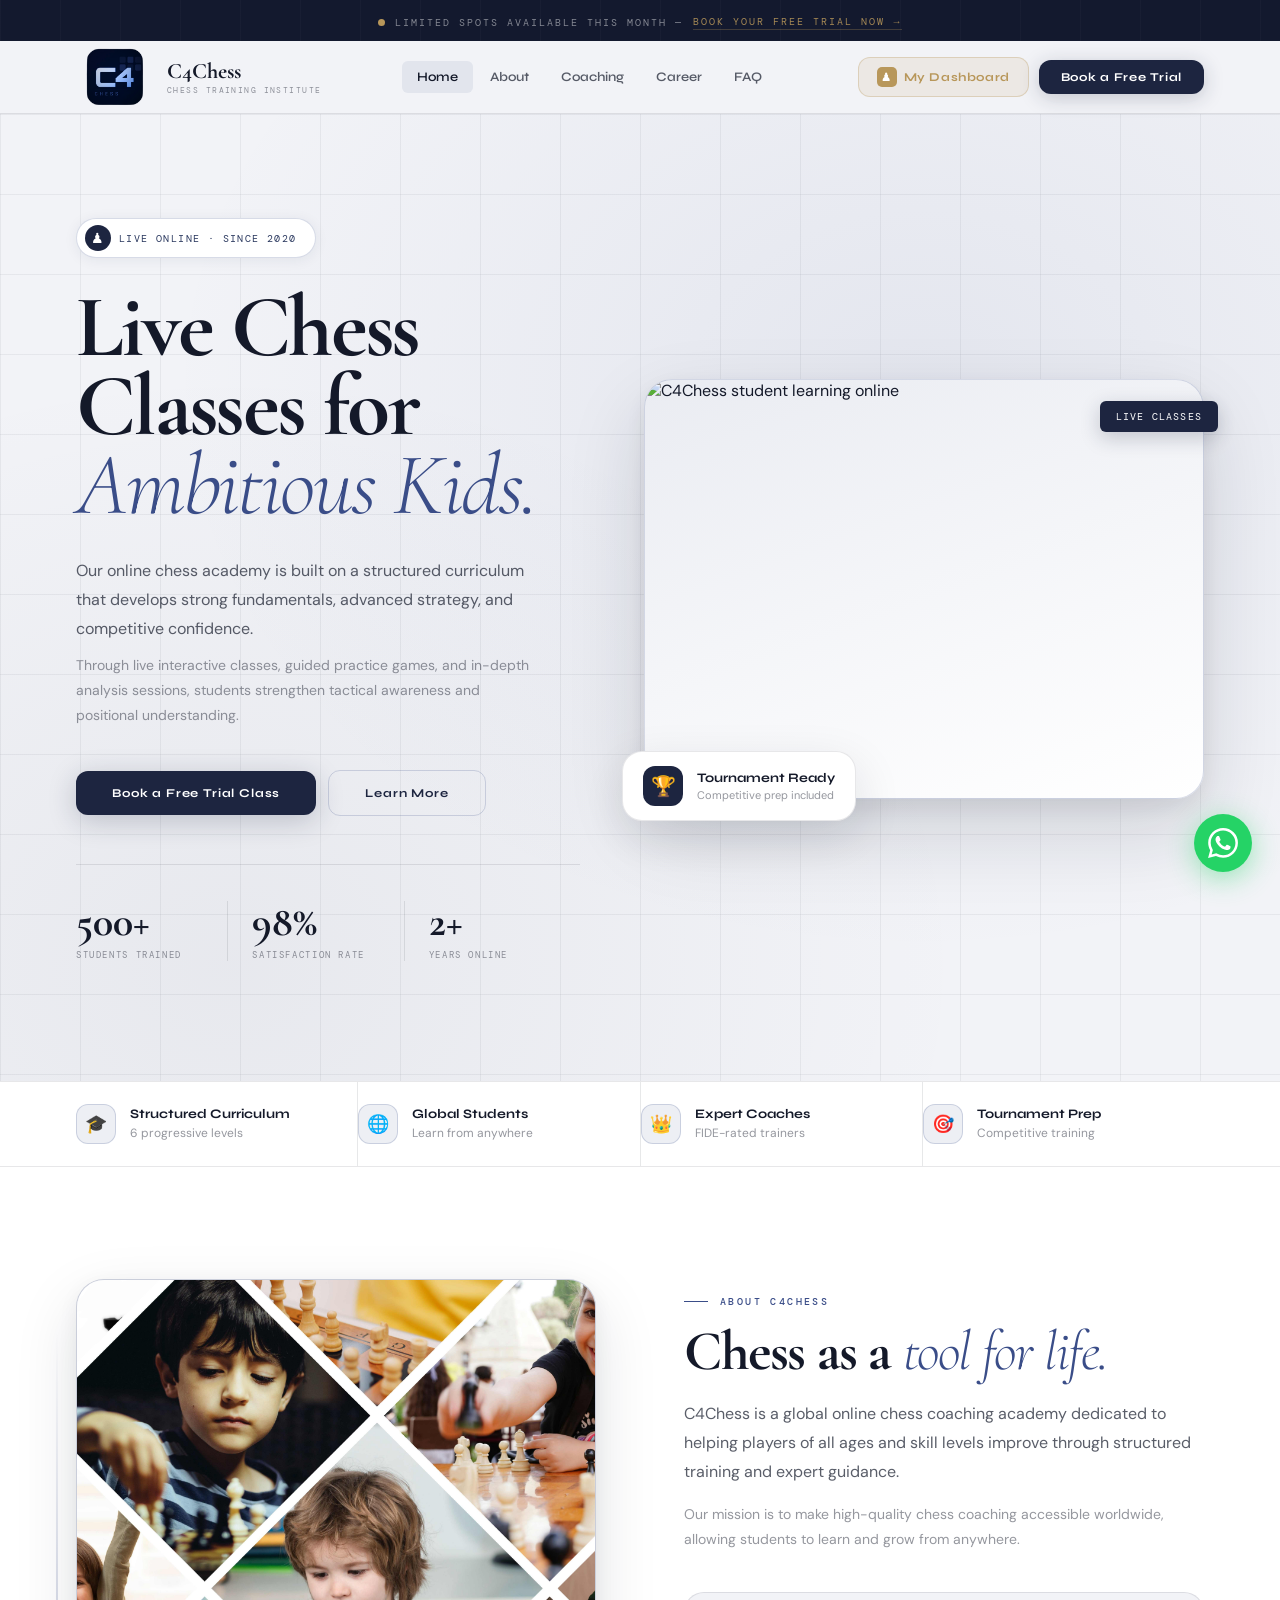
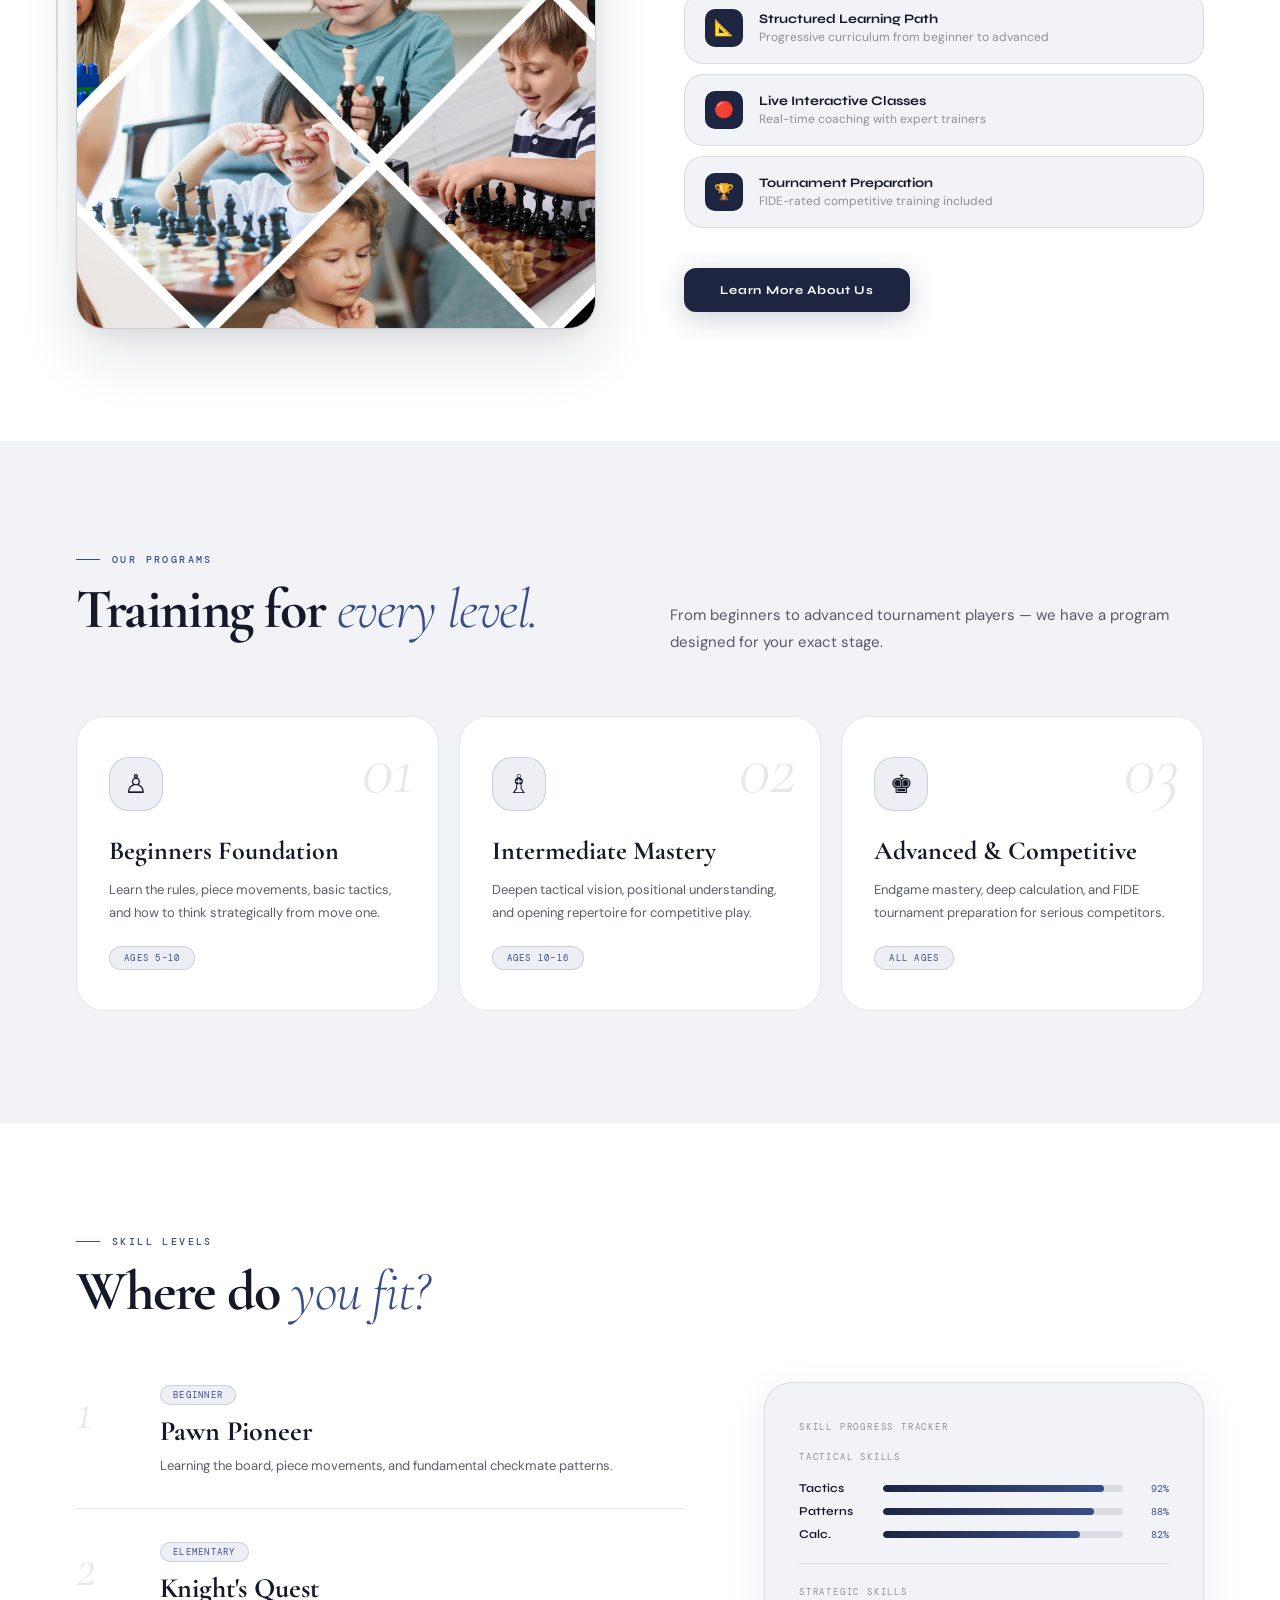
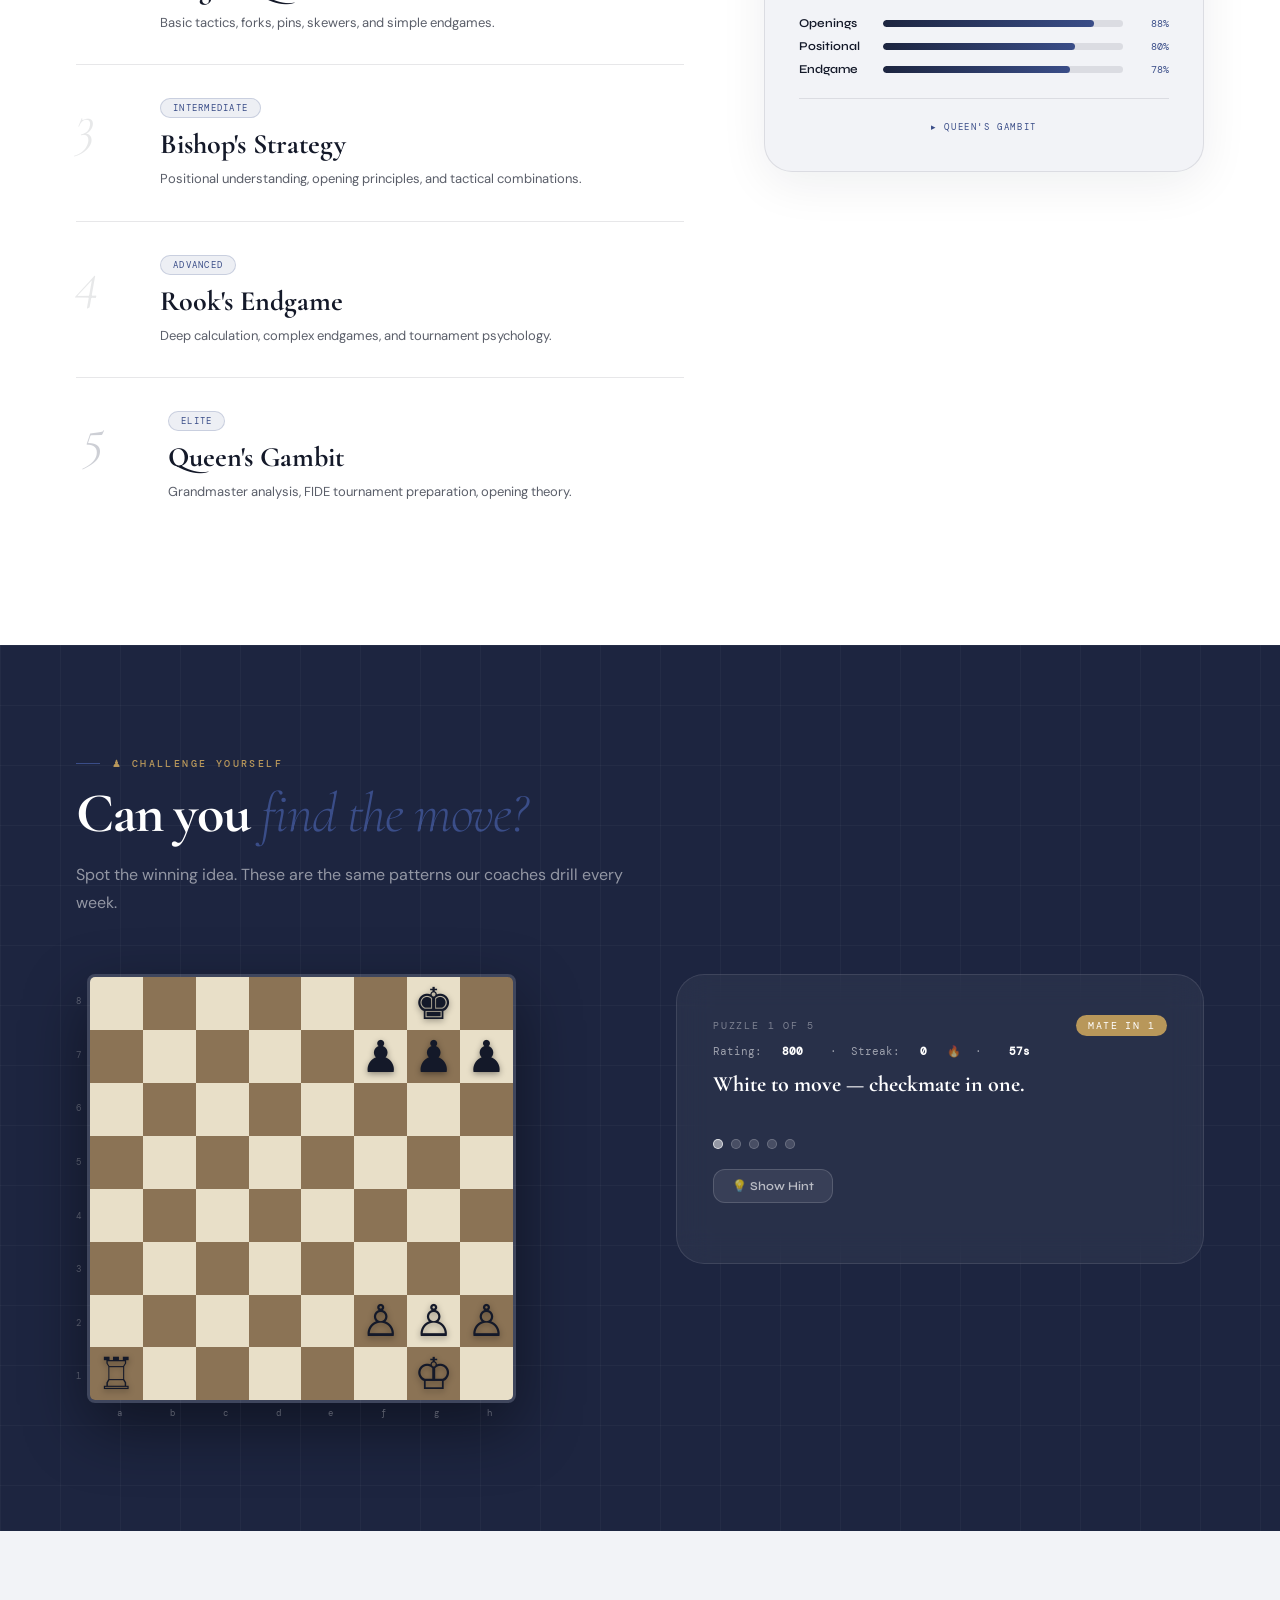
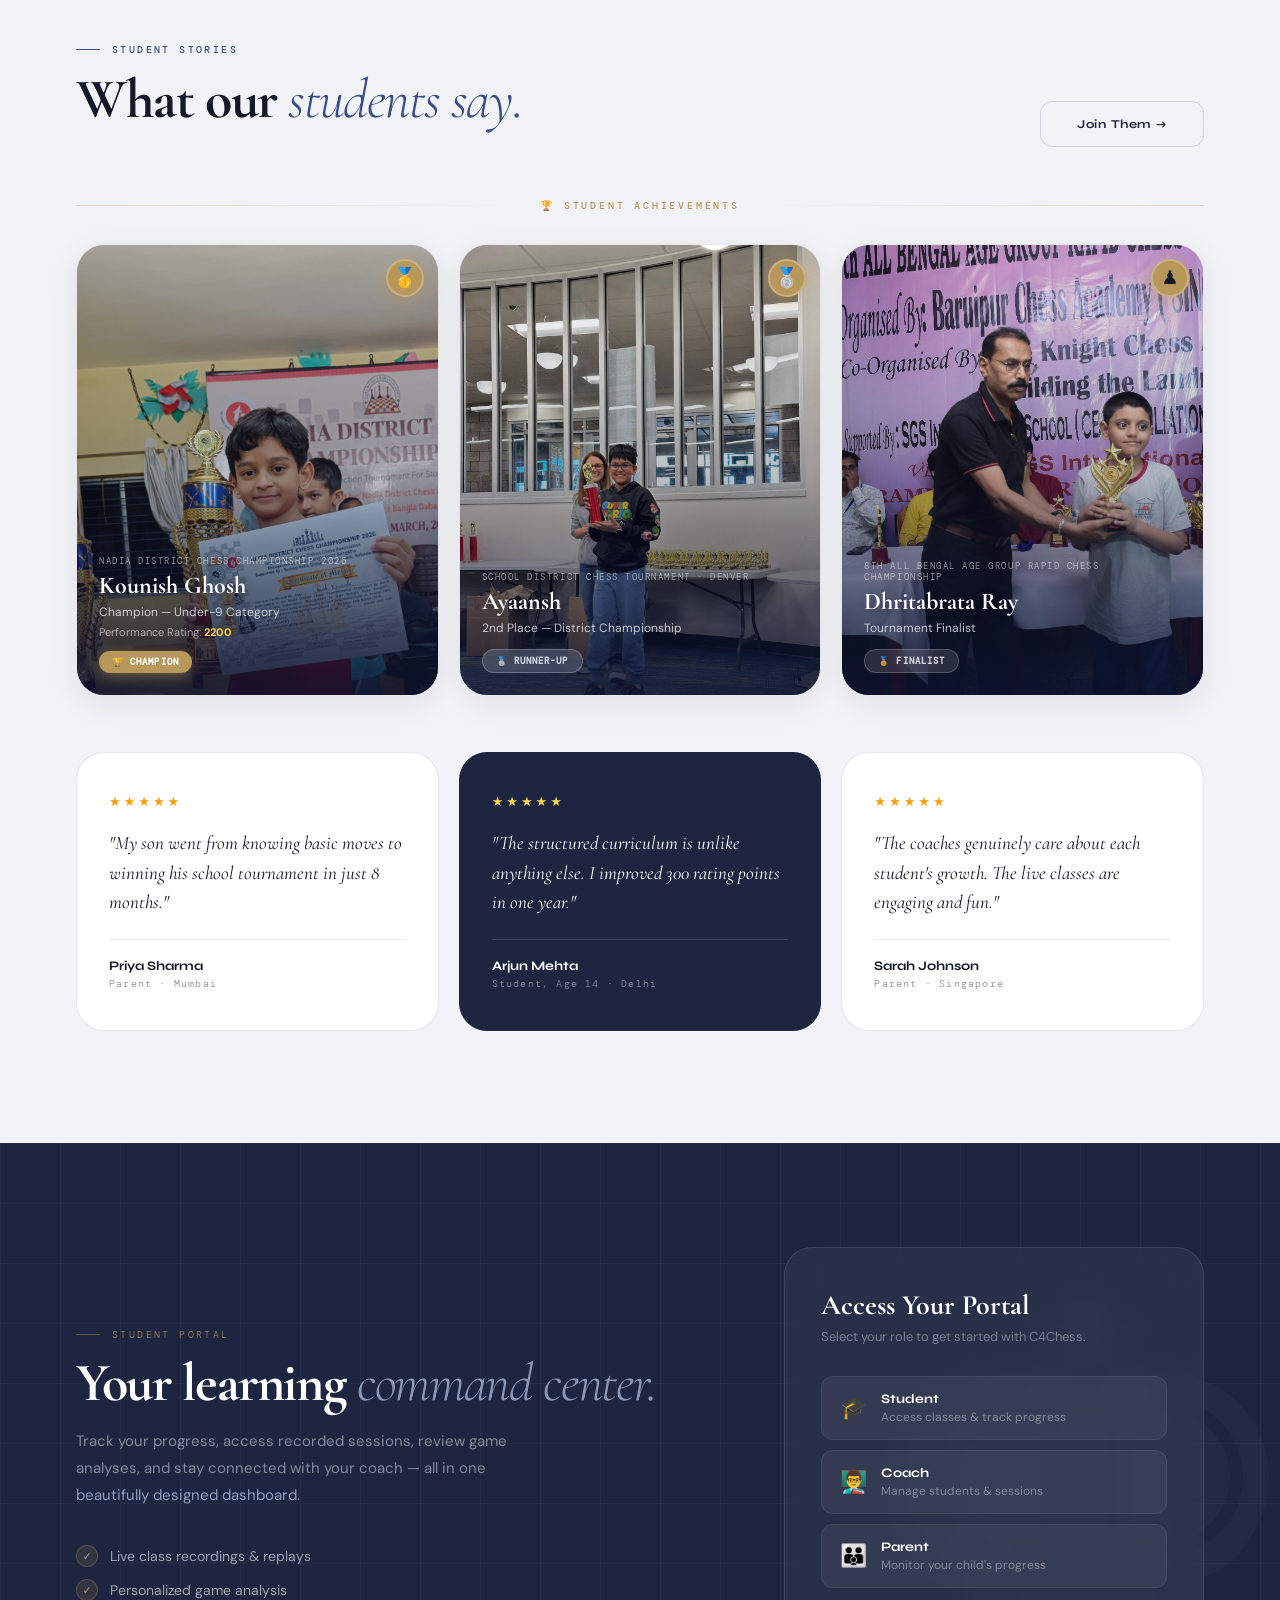
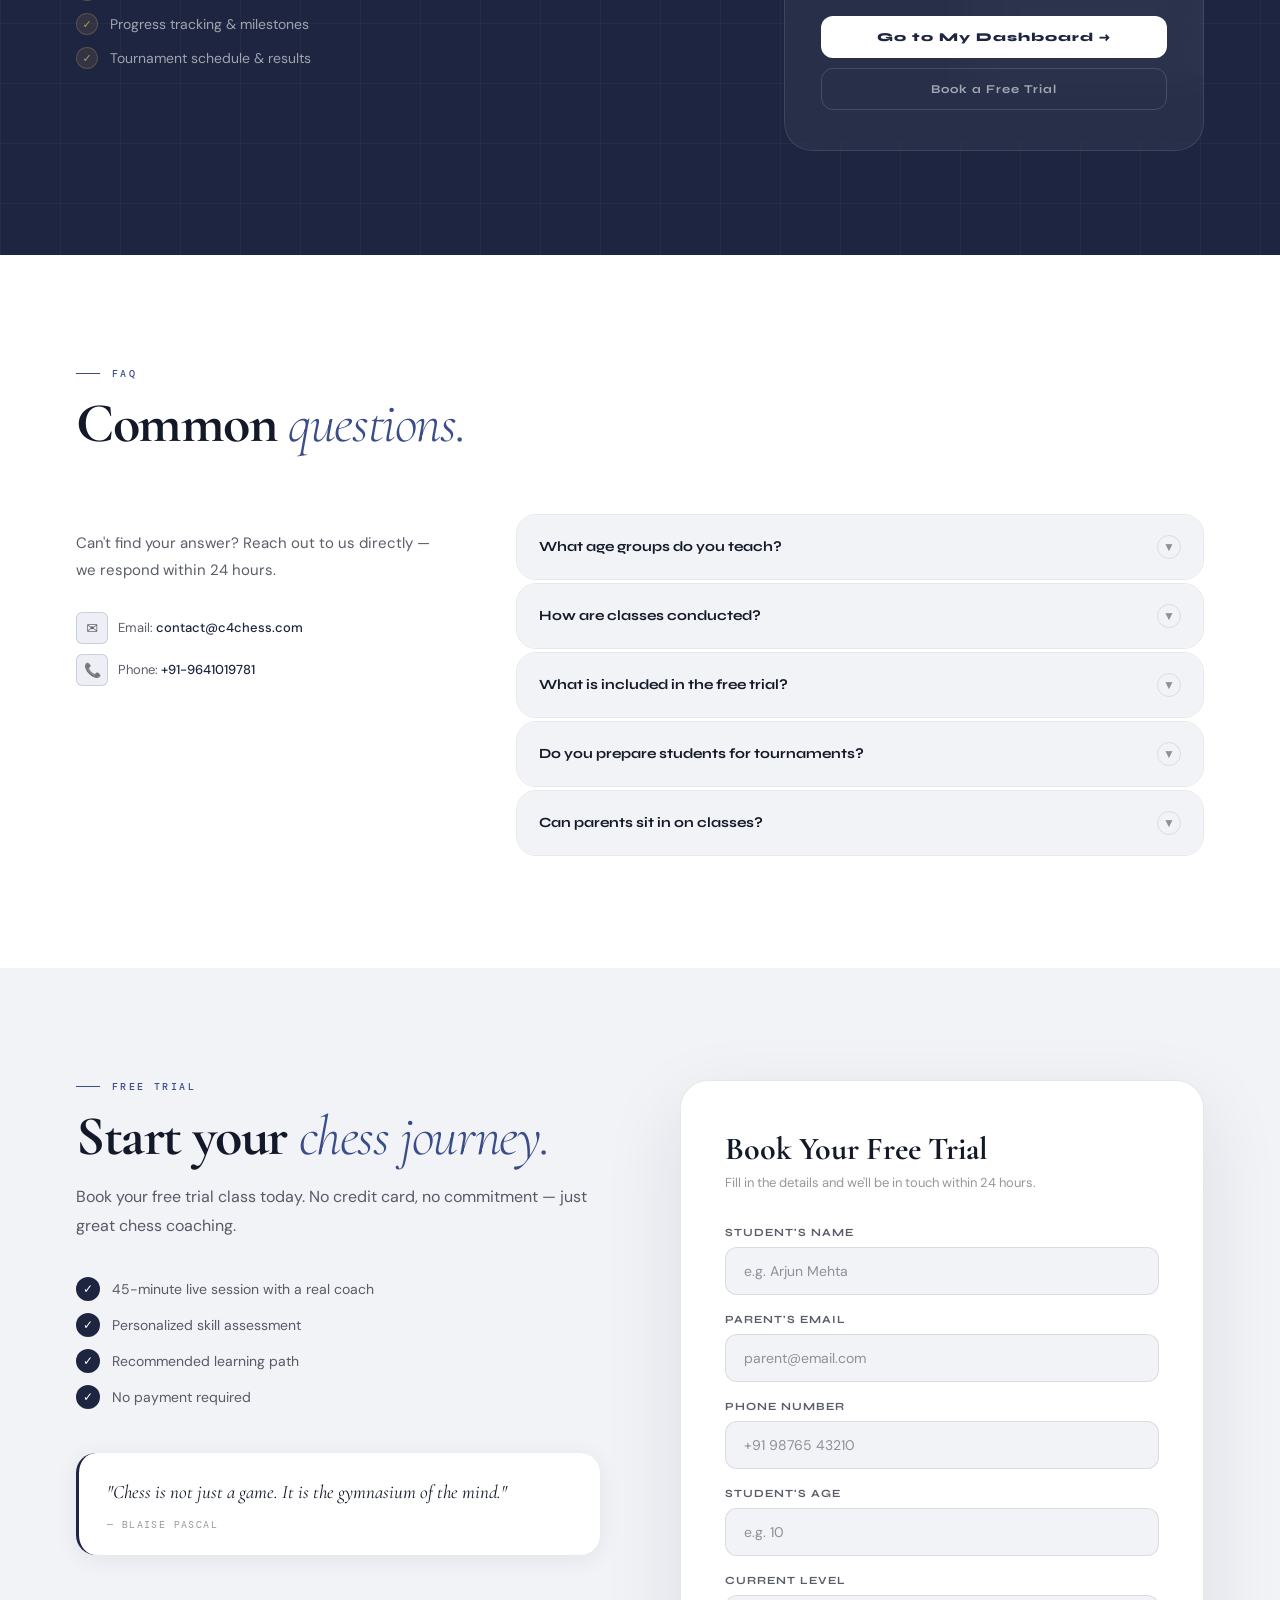
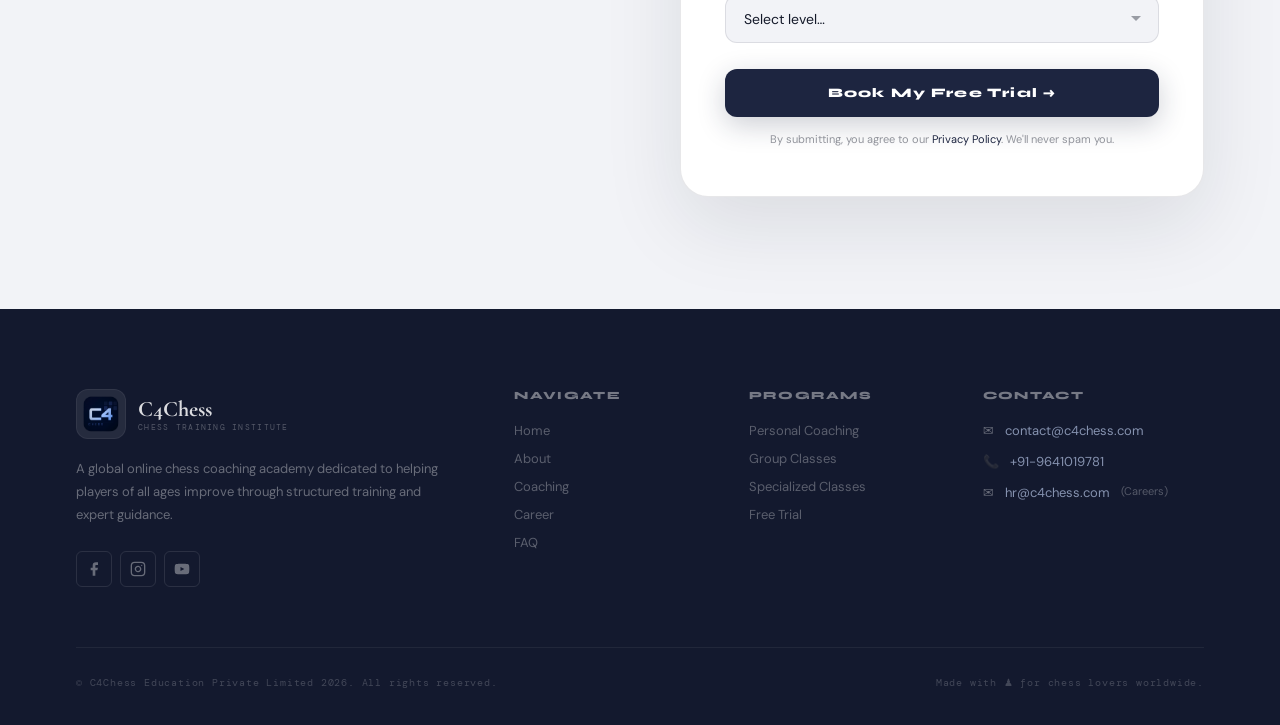
==== commit 8e057070: "feat: puzzle engine fixes — exact FEN/move validation, board orientation, rank labels, CTA button" ====
--- a/index.html
+++ b/index.html
@@ -33,7 +33,12 @@
 @keyframes pulse{0%,100%{opacity:1;transform:scale(1)}50%{opacity:.45;transform:scale(.8)}}
 @keyframes goldPulse{0%,100%{box-shadow:0 0 0 0 rgba(184,151,90,0)}55%{box-shadow:0 0 0 5px rgba(184,151,90,.18)}}
 @keyframes shimmerSlide{0%{transform:skewX(-20deg) translateX(-150%)}100%{transform:skewX(-20deg) translateX(350%)}}
-@keyframes barIn{from{width:0!important}to{}}
+@keyframes hintPulse{0%,100%{opacity:1}50%{opacity:.5}}
+@keyframes wrongShake{0%,100%{transform:translateX(0)}25%{transform:translateX(-5px)}75%{transform:translateX(5px)}}
+@keyframes correctPop{0%{transform:scale(1)}50%{transform:scale(1.15)}100%{transform:scale(1)}}
+@keyframes streakPulse{0%{transform:scale(1)}50%{transform:scale(1.03)}100%{transform:scale(1)}}
+@keyframes waPulse{0%,100%{box-shadow:0 0 0 0 rgba(37,211,102,.45)}60%{box-shadow:0 0 0 12px rgba(37,211,102,0)}}
+
 .sr{opacity:0;transform:translateY(30px);transition:opacity .7s cubic-bezier(.215,.61,.355,1),transform .7s cubic-bezier(.215,.61,.355,1)}
 .sr.in{opacity:1;transform:none}
 .sr.d1{transition-delay:.08s}.sr.d2{transition-delay:.16s}.sr.d3{transition-delay:.24s}
@@ -62,7 +67,7 @@
 .nav.scrolled{box-shadow:0 2px 32px rgba(20,25,41,.09)}
 .nav-inner{max-width:1240px;margin:0 auto;padding:0 56px;display:flex;align-items:center;justify-content:space-between;height:72px}
 .nav-logo{display:flex;align-items:center;gap:13px;flex-shrink:0;cursor:pointer}
-.nav-logo-box{width:78px;height:78px;border-radius:var(--rmd);background:transparent;display:flex;align-items:center;justify-content:center;box-shadow:none;flex-shrink:0;overflow:hidden}
+.nav-logo-box{width:78px;height:78px;border-radius:var(--rmd);background:transparent;display:flex;align-items:center;justify-content:center;flex-shrink:0;overflow:hidden}
 .nav-logo-box img{width:100%;height:100%;object-fit:contain}
 .nav-logo-name{font-family:var(--serif);font-size:22px;font-weight:700;color:var(--ink);line-height:1}
 .nav-logo-sub{font-family:var(--mono);font-size:8px;letter-spacing:.18em;text-transform:uppercase;color:var(--ink45);margin-top:3px}
@@ -164,10 +169,12 @@
 .levels-inner{max-width:1240px;margin:0 auto;padding:0 56px}
 .levels-grid{display:grid;grid-template-columns:1fr 440px;gap:80px;align-items:start;margin-top:64px}
 .levels-list{display:flex;flex-direction:column}
-.lrow{display:flex;gap:24px;padding:30px 0;border-bottom:1px solid var(--ink15);transition:padding-left .25s}
+.lrow{display:flex;gap:24px;padding:30px 0;border-bottom:1px solid var(--ink15);transition:padding-left .25s,border-color .25s}
 .lrow:first-child{padding-top:0}
 .lrow:last-child{border-bottom:none}
 .lrow:hover{padding-left:8px}
+.lrow-active{padding-left:8px;border-color:var(--accent-bd)!important}
+.lrow-active .lrow-n{color:rgba(29,37,64,.22)!important}
 .lrow-n{font-family:var(--serif);font-size:56px;font-weight:300;font-style:italic;color:var(--ink15);line-height:1;flex-shrink:0;width:60px;transition:color .25s}
 .lrow:hover .lrow-n{color:rgba(29,37,64,.18)}
 .lrow-tag{display:inline-block;font-family:var(--mono);font-size:9px;letter-spacing:.14em;text-transform:uppercase;color:var(--accent);background:var(--accent-lt);border:1px solid var(--accent-bd);border-radius:var(--rpill);padding:3px 12px;margin-bottom:9px}
@@ -181,10 +188,10 @@
 .prow:last-child{margin-bottom:0}
 .pskill{font-family:var(--disp);font-size:12px;font-weight:600;color:var(--ink);width:72px;flex-shrink:0}
 .ptrack{flex:1;height:7px;background:var(--ink15);border-radius:4px;overflow:hidden}
-.pfill{height:100%;border-radius:4px;background:linear-gradient(90deg,var(--navy),var(--accent));animation:barIn 1.6s cubic-bezier(.215,.61,.355,1) both}
+.pfill{height:100%;border-radius:4px;background:linear-gradient(90deg,var(--navy),var(--accent));width:0%;transition:width .7s cubic-bezier(.215,.61,.355,1)}
 .ppct{font-family:var(--mono);font-size:10px;color:var(--accent);width:34px;text-align:right;flex-shrink:0}
 
-/* ── TESTIMONIALS ──────────────────────────────────────── */
+/* TESTIMONIALS */
 .testi{padding:112px 0;background:var(--bg)}
 .testi-inner{max-width:1240px;margin:0 auto;padding:0 56px}
 .testi-top{display:flex;align-items:flex-end;justify-content:space-between;margin-bottom:52px;flex-wrap:wrap;gap:24px}
@@ -204,7 +211,7 @@
 .twho{font-family:var(--mono);font-size:10px;letter-spacing:.12em;margin-top:3px;color:var(--ink45)}
 .tcard.feat .twho{color:rgba(255,255,255,.42)}
 
-/* ── WINNERS / STUDENT ACHIEVEMENTS ───────────────────── */
+/* WINNERS */
 .winners-section{margin-bottom:56px}
 .winners-divider{display:flex;align-items:center;gap:20px;margin-bottom:32px}
 .winners-divider-line{flex:1;height:1px;background:linear-gradient(90deg,var(--gold-bd),transparent)}
@@ -229,8 +236,51 @@
 .wcard-perf{margin-top:4px;font-size:11px;color:rgba(255,255,255,.60)}
 .wcard-perf strong{color:#fcd34d;font-weight:700}
 
-@media(max-width:860px){.winners-grid{grid-template-columns:1fr 1fr}}
-@media(max-width:560px){.winners-grid{grid-template-columns:1fr}}
+/* CHESS PUZZLE SECTION */
+.puzzle-section{padding:112px 0;background:var(--navy);position:relative;overflow:hidden}
+.puzzle-section::before{content:"";position:absolute;inset:0;background-image:linear-gradient(rgba(255,255,255,.03) 1px,transparent 1px),linear-gradient(90deg,rgba(255,255,255,.03) 1px,transparent 1px);background-size:60px 60px;pointer-events:none}
+.puzzle-inner{max-width:1240px;margin:0 auto;padding:0 56px}
+.puzzle-hdr{margin-bottom:56px}
+.puzzle-hdr .sec-h{color:#fff}
+.puzzle-hdr .sec-lead{color:rgba(255,255,255,.52)}
+.puzzle-layout{display:grid;grid-template-columns:1fr 1fr;gap:72px;align-items:start}
+.puzzle-board-wrap{display:flex;flex-direction:column;align-items:flex-start;width:100%;max-width:440px}
+.puzzle-board-and-ranks{display:flex;flex-direction:row;align-items:stretch;width:100%}
+.puzzle-coord-ranks{display:flex;flex-direction:column;justify-content:space-around;padding:0 5px 0 0;pointer-events:none;flex-shrink:0}
+.puzzle-coord-ranks span{font-family:var(--mono);font-size:9px;letter-spacing:.1em;color:rgba(255,255,255,.30);height:12.5%;display:flex;align-items:center;justify-content:center}
+.puzzle-board{display:grid;grid-template-columns:repeat(8,1fr);border:3px solid rgba(255,255,255,.15);border-radius:8px;overflow:hidden;box-shadow:0 24px 64px rgba(0,0,0,.45);width:100%;aspect-ratio:1}
+.puzzle-coord-files{display:flex;justify-content:space-around;width:100%;padding:4px 0 0;pointer-events:none;padding-left:18px}
+.puzzle-coord-files span{font-family:var(--mono);font-size:9px;letter-spacing:.1em;color:rgba(255,255,255,.30);width:12.5%;text-align:center}
+.psq{display:flex;align-items:center;justify-content:center;cursor:pointer;font-size:clamp(26px,3.8vw,44px);line-height:1;transition:background .15s;user-select:none;position:relative;aspect-ratio:1;text-shadow:0 2px 6px rgba(0,0,0,.4)}
+.psq.light{background:#e8dfc8}
+.psq.dark{background:#8b7355}
+.psq.selected{background:#f6f669!important;box-shadow:inset 0 0 0 3px rgba(200,200,0,.7)}
+.psq.hint-sq{background:#7fc97f!important;animation:hintPulse .6s ease 2}
+.psq.wrong-sq{animation:wrongShake .35s ease}
+.puzzle-panel{padding:40px 36px;background:rgba(255,255,255,.05);border:1px solid rgba(255,255,255,.10);border-radius:var(--rxl);backdrop-filter:blur(16px)}
+.puzzle-meta{display:flex;align-items:center;justify-content:space-between;margin-bottom:8px}
+.puzzle-counter{font-family:var(--mono);font-size:10px;letter-spacing:.18em;text-transform:uppercase;color:rgba(255,255,255,.40)}
+.puzzle-type{font-family:var(--mono);font-size:10px;letter-spacing:.14em;text-transform:uppercase;background:var(--gold);color:#fff;padding:4px 12px;border-radius:var(--rpill)}
+.puzzle-stats-row{display:flex;gap:20px;margin-bottom:12px;font-family:var(--mono);font-size:11px;color:rgba(255,255,255,.55)}
+.puzzle-stats-row span{color:#fff;font-weight:600}
+.puzzle-timer{font-family:var(--mono);font-size:11px;color:rgba(255,255,255,.55)}
+.puzzle-timer span{color:#fff;font-weight:600}
+.puzzle-prompt{font-family:var(--serif);font-size:22px;font-weight:700;color:#fff;line-height:1.3;margin-bottom:24px}
+.puzzle-feedback{min-height:0;font-family:var(--disp);font-size:13px;font-weight:700;letter-spacing:.04em;margin-bottom:16px;border-radius:var(--rmd);overflow:hidden;transition:all .25s}
+.puzzle-feedback.correct{background:rgba(34,197,94,.18);border:1px solid rgba(34,197,94,.35);color:#4ade80;padding:10px 16px}
+.puzzle-feedback.correct.streak{box-shadow:0 0 18px rgba(34,197,94,.4);animation:streakPulse .5s ease}
+.puzzle-feedback.wrong{background:rgba(239,68,68,.18);border:1px solid rgba(239,68,68,.35);color:#f87171;padding:10px 16px}
+.puzzle-progress-row{display:flex;gap:8px;margin-bottom:20px}
+.puzzle-dot{width:10px;height:10px;border-radius:50%;background:rgba(255,255,255,.15);border:1px solid rgba(255,255,255,.20);transition:background .3s,transform .2s}
+.puzzle-dot.done{background:var(--gold);border-color:var(--gold);transform:scale(1.2)}
+.puzzle-dot.active{background:rgba(255,255,255,.50);border-color:rgba(255,255,255,.70)}
+.puzzle-hint-btn{background:rgba(255,255,255,.08);border:1px solid rgba(255,255,255,.15);border-radius:var(--rmd);padding:9px 18px;font-family:var(--disp);font-size:12px;font-weight:600;color:rgba(255,255,255,.65);cursor:pointer;transition:background .2s,color .2s;margin-bottom:8px}
+.puzzle-hint-btn:hover{background:rgba(255,255,255,.14);color:#fff}
+.puzzle-hint-text{font-size:13px;color:rgba(255,255,255,.50);min-height:0;margin-bottom:12px;line-height:1.6;font-style:italic}
+.puzzle-cta{margin-top:20px;padding-top:20px;border-top:1px solid rgba(255,255,255,.10)}
+.puzzle-cta-title{font-family:var(--serif);font-size:22px;font-weight:700;color:#fff;margin-bottom:8px}
+.puzzle-cta-body{font-size:13px;line-height:1.72;color:rgba(255,255,255,.55);margin-bottom:20px}
+.puzzle-cta-btns{display:flex;flex-wrap:wrap;gap:10px}
 
 /* PORTAL */
 .portal{padding:104px 0;background:var(--navy);position:relative;overflow:hidden}
@@ -299,7 +349,7 @@
 .form-input::placeholder{color:var(--ink45)}
 .form-input:focus{border-color:var(--navy);background:var(--bg2);box-shadow:0 0 0 4px rgba(29,37,64,.07)}
 .form-select{appearance:none;-webkit-appearance:none;background-image:url("data:image/svg+xml,%3Csvg xmlns='http://www.w3.org/2000/svg' width='12' height='8'%3E%3Cpath fill='%2314192966' d='M1 1l5 5 5-5'/%3E%3C/svg%3E");background-repeat:no-repeat;background-position:right 16px center}
-.form-submit{width:100%;padding:16px;background:var(--navy);color:#fff;font-family:var(--disp);font-size:13px;font-weight:800;letter-spacing:.09em;border-radius:var(--rmd);margin-top:8px;box-shadow:0 8px 28px var(--accent-sh);transition:background .2s,transform .15s,box-shadow .2s}
+.form-submit{width:100%;padding:16px;background:var(--navy);color:#fff;font-family:var(--disp);font-size:13px;font-weight:800;letter-spacing:.09em;border-radius:var(--rmd);margin-top:8px;box-shadow:0 8px 28px var(--accent-sh);transition:background .2s,transform .15s}
 .form-submit:hover{background:var(--navy-deep);transform:translateY(-1px)}
 .form-legal{text-align:center;font-size:11px;color:var(--ink45);margin-top:14px;line-height:1.6}
 .form-legal a{color:var(--navy)}
@@ -439,9 +489,18 @@
 .footer-btm{display:flex;align-items:center;justify-content:space-between;flex-wrap:wrap;gap:12px}
 .footer-copy{font-family:var(--mono);font-size:10px;letter-spacing:.08em;color:rgba(255,255,255,.20)}
 
+/* FLOATING WHATSAPP */
+.wa-wrap{position:fixed;bottom:28px;right:28px;z-index:999;display:flex;align-items:center}
+.wa-float{width:58px;height:58px;border-radius:50%;background:#25d366;display:flex;align-items:center;justify-content:center;box-shadow:0 6px 28px rgba(37,211,102,.45);animation:waPulse 2.4s infinite;transition:transform .2s,box-shadow .2s;cursor:pointer;text-decoration:none;flex-shrink:0}
+.wa-float:hover{transform:scale(1.10) translateY(-2px);box-shadow:0 10px 36px rgba(37,211,102,.60);animation:none}
+.wa-float svg{display:block;flex-shrink:0}
+.wa-tooltip{position:fixed;bottom:36px;right:98px;z-index:998;background:var(--navy-deep);color:rgba(255,255,255,.88);font-family:var(--disp);font-size:12px;font-weight:600;letter-spacing:.04em;padding:8px 14px;border-radius:var(--rmd);white-space:nowrap;pointer-events:none;opacity:0;transform:translateX(6px);transition:opacity .2s,transform .2s;box-shadow:0 4px 18px rgba(20,25,41,.25)}
+.wa-tooltip::after{content:"";position:absolute;right:-6px;top:50%;transform:translateY(-50%);border:6px solid transparent;border-right:none;border-left-color:var(--navy-deep)}
+.wa-wrap:hover .wa-tooltip{opacity:1;transform:translateX(0)}
+
 /* RESPONSIVE */
 @media(max-width:1080px){
-  .hero-inner,.about-inner,.courses-inner,.levels-inner,.portal-inner,.faq-inner,.trial-inner,.testi-inner,.trust-items,.footer-inner,.nav-inner,.about-page-intro-inner,.team-inner,.about-values-inner,.coaching-inner,.curriculum-inner,.career-hero-inner,.why-inner,.who-inner,.apply-inner,.page-hero-inner{padding-left:36px;padding-right:36px}
+  .hero-inner,.about-inner,.courses-inner,.levels-inner,.portal-inner,.faq-inner,.trial-inner,.testi-inner,.trust-items,.footer-inner,.nav-inner,.about-page-intro-inner,.team-inner,.about-values-inner,.coaching-inner,.curriculum-inner,.career-hero-inner,.why-inner,.who-inner,.apply-inner,.page-hero-inner,.puzzle-inner{padding-left:36px;padding-right:36px}
   .hero-h1{font-size:72px}.sec-h{font-size:46px}
   .footer-grid{grid-template-columns:1fr 1fr;gap:44px}
 }
@@ -449,7 +508,7 @@
   .hero-inner,.about-inner,.trial-inner,.portal-inner,.about-page-intro-inner,.career-hero-inner,.why-inner,.curriculum-grid{grid-template-columns:1fr;gap:52px}
   .hero-img-col{order:-1}.hero-h1{font-size:60px}
   .courses-hdr{grid-template-columns:1fr;gap:16px}
-  .courses-grid,.service-cards,.team-grid{grid-template-columns:1fr 1fr}
+  .courses-grid,.service-cards,.team-grid,.winners-grid{grid-template-columns:1fr 1fr}
   .levels-grid{grid-template-columns:1fr;gap:52px}
   .lcard,.curriculum-side{position:static}
   .testi-grid{grid-template-columns:1fr}
@@ -460,85 +519,25 @@
   .values-grid,.who-grid{grid-template-columns:1fr}
   .nav-links,.nav-right{display:none}
   .nav-ham{display:flex}
+  .puzzle-layout{grid-template-columns:1fr;gap:36px}
+  .puzzle-board{max-width:100%}
 }
 @media(max-width:560px){
   .hero-h1{font-size:46px}.sec-h{font-size:36px}
-  .courses-grid,.service-cards,.team-grid{grid-template-columns:1fr}
+  .courses-grid,.service-cards,.team-grid,.winners-grid{grid-template-columns:1fr}
   .footer-grid{grid-template-columns:1fr}
-  .hero-inner,.about-inner,.courses-inner,.levels-inner,.portal-inner,.faq-inner,.trial-inner,.testi-inner,.trust-items,.footer-inner,.nav-inner,.page-hero-inner,.about-page-intro-inner,.team-inner,.about-values-inner,.coaching-inner,.curriculum-inner,.career-hero-inner,.why-inner,.who-inner,.apply-inner{padding-left:20px;padding-right:20px}
+  .hero-inner,.about-inner,.courses-inner,.levels-inner,.portal-inner,.faq-inner,.trial-inner,.testi-inner,.trust-items,.footer-inner,.nav-inner,.page-hero-inner,.about-page-intro-inner,.team-inner,.about-values-inner,.coaching-inner,.curriculum-inner,.career-hero-inner,.why-inner,.who-inner,.apply-inner,.puzzle-inner{padding-left:20px;padding-right:20px}
   .form-card{padding:28px 22px}
   .hero-badge{left:-10px;bottom:-14px;padding:12px 16px}
   .page-hero h1{font-size:48px}
-}
-
-/* FLOATING WHATSAPP BUTTON */
-@keyframes waPulse{0%,100%{box-shadow:0 0 0 0 rgba(37,211,102,.45)}60%{box-shadow:0 0 0 12px rgba(37,211,102,0)}}
-.wa-float{
-  position:fixed;
-  bottom:28px;
-  right:28px;
-  z-index:999;
-  width:58px;
-  height:58px;
-  border-radius:50%;
-  background:#25d366;
-  display:flex;
-  align-items:center;
-  justify-content:center;
-  box-shadow:0 6px 28px rgba(37,211,102,.45);
-  animation:waPulse 2.4s infinite;
-  transition:transform .2s,box-shadow .2s;
-  cursor:pointer;
-  text-decoration:none;
-}
-.wa-float:hover{
-  transform:scale(1.10) translateY(-2px);
-  box-shadow:0 10px 36px rgba(37,211,102,.60);
-  animation:none;
-}
-.wa-float svg{display:block;flex-shrink:0}
-.wa-tooltip{
-  position:fixed;
-  bottom:36px;
-  right:98px;
-  z-index:998;
-  background:var(--navy-deep);
-  color:rgba(255,255,255,.88);
-  font-family:var(--disp);
-  font-size:12px;
-  font-weight:600;
-  letter-spacing:.04em;
-  padding:8px 14px;
-  border-radius:var(--rmd);
-  white-space:nowrap;
-  pointer-events:none;
-  opacity:0;
-  transform:translateX(6px);
-  transition:opacity .2s,transform .2s;
-  box-shadow:0 4px 18px rgba(20,25,41,.25);
-}
-.wa-tooltip::after{
-  content:"";
-  position:absolute;
-  right:-6px;
-  top:50%;
-  transform:translateY(-50%);
-  border:6px solid transparent;
-  border-right:none;
-  border-left-color:var(--navy-deep);
-}
-.wa-float:hover + .wa-tooltip,
-.wa-wrap:hover .wa-tooltip{opacity:1;transform:translateX(0)}
-.wa-wrap{position:fixed;bottom:28px;right:28px;z-index:999;display:flex;align-items:center}
-@media(max-width:560px){
   .wa-wrap{bottom:18px;right:18px}
   .wa-tooltip{display:none}
+  .psq{font-size:20px}
 }
 </style>
 </head>
 <body>
 
-<!-- TOP BAR -->
 <div class="topbar">
   <div class="topbar-inner">
     <div class="topbar-dot"></div>
@@ -547,13 +546,10 @@
   </div>
 </div>
 
-<!-- NAV -->
 <nav class="nav" id="mainNav">
   <div class="nav-inner">
     <div class="nav-logo" onclick="showPage('home')">
-      <div class="nav-logo-box">
-        <img src="assets/logo-v3.png" alt="C4Chess logo" class="logo-img">
-      </div>
+      <div class="nav-logo-box"><img src="assets/logo-v3.png" alt="C4Chess logo" class="logo-img"></div>
       <div>
         <div class="nav-logo-name">C4Chess</div>
         <div class="nav-logo-sub">Chess Training Institute</div>
@@ -568,12 +564,9 @@
     </div>
     <div class="nav-right">
       <button class="nav-dash" onclick="window.open('https://portal.c4chess.com/portal/dashboard','_blank')">
-        <div class="nav-dash-ico">♟</div>
-        My Dashboard
+        <div class="nav-dash-ico">♟</div>My Dashboard
       </button>
-      <button class="nav-cta" onclick="showPage('home');setTimeout(()=>document.getElementById('trialSection').scrollIntoView({behavior:'smooth'}),100)">
-        Book a Free Trial
-      </button>
+      <button class="nav-cta" onclick="showPage('home');setTimeout(()=>document.getElementById('trialSection').scrollIntoView({behavior:'smooth'}),100)">Book a Free Trial</button>
     </div>
     <button class="nav-ham" id="navHam" onclick="toggleMob()"><span></span><span></span><span></span></button>
   </div>
@@ -583,14 +576,12 @@
     <span class="nav-link" onclick="showPage('coaching');toggleMob()">Coaching</span>
     <span class="nav-link" onclick="showPage('career');toggleMob()">Career</span>
     <span class="nav-link" onclick="showPage('home');toggleMob();setTimeout(()=>document.getElementById('faqSection').scrollIntoView({behavior:'smooth'}),100)">FAQ</span>
-    <button class="nav-dash mob-dash" onclick="window.open('https://portal.c4chess.com/portal/dashboard','_blank')">
-      <div class="nav-dash-ico">♟</div>My Dashboard
-    </button>
+    <button class="nav-dash mob-dash" onclick="window.open('https://portal.c4chess.com/portal/dashboard','_blank')"><div class="nav-dash-ico">♟</div>My Dashboard</button>
     <button class="nav-cta mob-cta" onclick="showPage('home');toggleMob();setTimeout(()=>document.getElementById('trialSection').scrollIntoView({behavior:'smooth'}),100)">Book a Free Trial</button>
   </div>
 </nav>
 
-<!-- ═══ HOME PAGE ═══ -->
+<!-- ═══ HOME ═══ -->
 <div class="page active" id="page-home">
 
 <section class="hero">
@@ -611,9 +602,7 @@
       </div>
     </div>
     <div class="hero-img-col">
-      <div class="hero-frame">
-        <img src="assets/hero-student.png" alt="C4Chess student learning online" class="hero-photo">
-      </div>
+      <div class="hero-frame"><img src="assets/hero-student.png" alt="C4Chess student learning online" class="hero-photo"></div>
       <div class="hero-tag">Live Classes</div>
       <div class="hero-badge">
         <div class="hero-badge-ico">🏆</div>
@@ -635,16 +624,14 @@
 <section class="about">
   <div class="about-inner">
     <div class="about-img-wrap sr">
-      <div class="about-img-frame">
-        <img src="assets/collage.jpg" alt="C4Chess student collage" class="about-main-photo">
-      </div>
+      <div class="about-img-frame"><img src="assets/collage.jpg" alt="C4Chess student collage" class="about-main-photo"></div>
       <div class="about-img-accent"></div>
     </div>
     <div class="sr d1">
       <div class="eyebrow">About C4Chess</div>
       <h2 class="sec-h">Chess as a <em>tool for life.</em></h2>
       <p class="about-body">C4Chess is a global online chess coaching academy dedicated to helping players of all ages and skill levels improve through structured training and expert guidance.</p>
-      <p class="about-body2">Our mission is to make high-quality chess coaching accessible worldwide, allowing students to learn and grow from anywhere. Chess develops critical thinking, concentration, and strategic decision-making.</p>
+      <p class="about-body2">Our mission is to make high-quality chess coaching accessible worldwide, allowing students to learn and grow from anywhere.</p>
       <div class="pillars">
         <div class="pillar"><div class="pillar-ico">📐</div><div><div class="pillar-title">Structured Learning Path</div><div class="pillar-desc">Progressive curriculum from beginner to advanced</div></div></div>
         <div class="pillar"><div class="pillar-ico">🔴</div><div><div class="pillar-title">Live Interactive Classes</div><div class="pillar-desc">Real-time coaching with expert trainers</div></div></div>
@@ -674,25 +661,80 @@
     <div class="sr"><div class="eyebrow">Skill Levels</div><h2 class="sec-h">Where do <em>you fit?</em></h2></div>
     <div class="levels-grid">
       <div class="levels-list">
-        <div class="lrow sr"><div class="lrow-n">1</div><div><span class="lrow-tag">Beginner</span><div class="lrow-name">Pawn Pioneer</div><p class="lrow-desc">Learning the board, piece movements, and fundamental checkmate patterns.</p></div></div>
-        <div class="lrow sr d1"><div class="lrow-n">2</div><div><span class="lrow-tag">Elementary</span><div class="lrow-name">Knight's Quest</div><p class="lrow-desc">Basic tactics, forks, pins, skewers, and simple endgames.</p></div></div>
-        <div class="lrow sr d2"><div class="lrow-n">3</div><div><span class="lrow-tag">Intermediate</span><div class="lrow-name">Bishop's Strategy</div><p class="lrow-desc">Positional understanding, opening principles, and tactical combinations.</p></div></div>
-        <div class="lrow sr d3"><div class="lrow-n">4</div><div><span class="lrow-tag">Advanced</span><div class="lrow-name">Rook's Endgame</div><p class="lrow-desc">Deep calculation, complex endgames, and tournament psychology.</p></div></div>
-        <div class="lrow sr"><div class="lrow-n">5</div><div><span class="lrow-tag">Elite</span><div class="lrow-name">Queen's Gambit</div><p class="lrow-desc">Grandmaster analysis, FIDE tournament preparation, opening theory.</p></div></div>
-      </div>
-      <div class="lcard sr d1">
+        <div class="lrow sr" data-level="1"><div class="lrow-n">1</div><div><span class="lrow-tag">Beginner</span><div class="lrow-name">Pawn Pioneer</div><p class="lrow-desc">Learning the board, piece movements, and fundamental checkmate patterns.</p></div></div>
+        <div class="lrow sr d1" data-level="2"><div class="lrow-n">2</div><div><span class="lrow-tag">Elementary</span><div class="lrow-name">Knight's Quest</div><p class="lrow-desc">Basic tactics, forks, pins, skewers, and simple endgames.</p></div></div>
+        <div class="lrow sr d2" data-level="3"><div class="lrow-n">3</div><div><span class="lrow-tag">Intermediate</span><div class="lrow-name">Bishop's Strategy</div><p class="lrow-desc">Positional understanding, opening principles, and tactical combinations.</p></div></div>
+        <div class="lrow sr d3" data-level="4"><div class="lrow-n">4</div><div><span class="lrow-tag">Advanced</span><div class="lrow-name">Rook's Endgame</div><p class="lrow-desc">Deep calculation, complex endgames, and tournament psychology.</p></div></div>
+        <div class="lrow sr" data-level="5"><div class="lrow-n">5</div><div><span class="lrow-tag">Elite</span><div class="lrow-name">Queen's Gambit</div><p class="lrow-desc">Grandmaster analysis, FIDE tournament preparation, opening theory.</p></div></div>
+      </div>
+      <div class="lcard sr d1" id="skillTracker">
         <div class="lcard-label">Skill Progress Tracker</div>
         <div class="pgrp">
           <div class="pgrp-name">Tactical Skills</div>
-          <div class="prow"><span class="pskill">Tactics</span><div class="ptrack"><div class="pfill" style="width:85%"></div></div><span class="ppct">85%</span></div>
-          <div class="prow"><span class="pskill">Patterns</span><div class="ptrack"><div class="pfill" style="width:72%"></div></div><span class="ppct">72%</span></div>
-          <div class="prow"><span class="pskill">Calc.</span><div class="ptrack"><div class="pfill" style="width:60%"></div></div><span class="ppct">60%</span></div>
+          <div class="prow"><span class="pskill">Tactics</span><div class="ptrack"><div class="pfill" id="bar-tactics"></div></div><span class="ppct" id="pct-tactics">0%</span></div>
+          <div class="prow"><span class="pskill">Patterns</span><div class="ptrack"><div class="pfill" id="bar-patterns"></div></div><span class="ppct" id="pct-patterns">0%</span></div>
+          <div class="prow"><span class="pskill">Calc.</span><div class="ptrack"><div class="pfill" id="bar-calc"></div></div><span class="ppct" id="pct-calc">0%</span></div>
         </div>
         <div class="pgrp">
           <div class="pgrp-name">Strategic Skills</div>
-          <div class="prow"><span class="pskill">Openings</span><div class="ptrack"><div class="pfill" style="width:78%"></div></div><span class="ppct">78%</span></div>
-          <div class="prow"><span class="pskill">Positional</span><div class="ptrack"><div class="pfill" style="width:65%"></div></div><span class="ppct">65%</span></div>
-          <div class="prow"><span class="pskill">Endgame</span><div class="ptrack"><div class="pfill" style="width:55%"></div></div><span class="ppct">55%</span></div>
+          <div class="prow"><span class="pskill">Openings</span><div class="ptrack"><div class="pfill" id="bar-openings"></div></div><span class="ppct" id="pct-openings">0%</span></div>
+          <div class="prow"><span class="pskill">Positional</span><div class="ptrack"><div class="pfill" id="bar-positional"></div></div><span class="ppct" id="pct-positional">0%</span></div>
+          <div class="prow"><span class="pskill">Endgame</span><div class="ptrack"><div class="pfill" id="bar-endgame"></div></div><span class="ppct" id="pct-endgame">0%</span></div>
+        </div>
+        <div id="tracker-level-label" style="margin-top:18px;font-family:var(--mono);font-size:9px;letter-spacing:.18em;text-transform:uppercase;color:var(--accent);text-align:center;opacity:0;transition:opacity .3s"></div>
+      </div>
+    </div>
+  </div>
+</section>
+
+<!-- ═══ CHESS PUZZLE CHALLENGE ═══ -->
+<section class="puzzle-section" id="puzzleSection">
+  <div class="puzzle-inner">
+    <div class="puzzle-hdr sr">
+      <div class="eyebrow" style="color:var(--gold)">♟ Challenge Yourself</div>
+      <h2 class="sec-h">Can you <em>find the move?</em></h2>
+      <p class="sec-lead">Spot the winning idea. These are the same patterns our coaches drill every week.</p>
+    </div>
+    <div class="puzzle-layout sr d1">
+      <div class="puzzle-board-wrap">
+        <div class="puzzle-board-and-ranks">
+          <div class="puzzle-coord-ranks" id="rankLabels">
+            <span>8</span><span>7</span><span>6</span><span>5</span><span>4</span><span>3</span><span>2</span><span>1</span>
+          </div>
+          <div class="puzzle-board" id="chessBoard"></div>
+        </div>
+        <div class="puzzle-coord-files"><span>a</span><span>b</span><span>c</span><span>d</span><span>e</span><span>f</span><span>g</span><span>h</span></div>
+      </div>
+      <div class="puzzle-panel">
+        <!-- Single clean meta row -->
+        <div class="puzzle-meta">
+          <div class="puzzle-counter" id="puzzleCounter">Puzzle 1 of 5</div>
+          <div class="puzzle-type" id="puzzleType">Mate in 1</div>
+        </div>
+        <!-- Stats row: rating + streak + timer -->
+        <div class="puzzle-stats-row">
+          Rating: <span id="rating">800</span> &nbsp;·&nbsp;
+          Streak: <span id="streak">0</span> 🔥 &nbsp;·&nbsp;
+          <span id="timer">60s</span>
+        </div>
+        <div class="puzzle-prompt" id="puzzlePrompt">Find the best move.</div>
+        <div class="puzzle-feedback" id="puzzleFeedback"></div>
+        <div class="puzzle-progress-row">
+          <div id="pd0" class="puzzle-dot active"></div>
+          <div id="pd1" class="puzzle-dot"></div>
+          <div id="pd2" class="puzzle-dot"></div>
+          <div id="pd3" class="puzzle-dot"></div>
+          <div id="pd4" class="puzzle-dot"></div>
+        </div>
+        <button class="puzzle-hint-btn" id="hintBtn" onclick="showHint()">💡 Show Hint</button>
+        <div class="puzzle-hint-text" id="hintText"></div>
+        <div class="puzzle-cta" id="puzzleCta" style="display:none">
+          <div class="puzzle-cta-title">You've got the instinct! 🎉</div>
+          <p class="puzzle-cta-body">These are the patterns C4Chess coaches build on every week. Want to go deeper?</p>
+          <div class="puzzle-cta-btns">
+            <button class="btn btn-primary" onclick="window.open('https://portal.c4chess.com/portal/dashboard','_blank')">Enter the Portal →</button>
+            <button class="btn btn-primary" style="background:rgba(255,255,255,.15);border:1.5px solid rgba(255,255,255,.40);box-shadow:none" onclick="document.getElementById('trialSection').scrollIntoView({behavior:'smooth'})">Book a Free Trial</button>
+          </div>
         </div>
       </div>
     </div>
@@ -702,13 +744,10 @@
 <!-- ═══ TESTIMONIALS + WINNERS ═══ -->
 <section class="testi">
   <div class="testi-inner">
-
     <div class="testi-top">
       <div class="sr"><div class="eyebrow">Student Stories</div><h2 class="sec-h">What our <em>students say.</em></h2></div>
       <button class="btn btn-ghost sr d1" onclick="document.getElementById('trialSection').scrollIntoView({behavior:'smooth'})">Join Them →</button>
     </div>
-
-    <!-- ── STUDENT ACHIEVEMENTS ── -->
     <div class="winners-section sr">
       <div class="winners-divider">
         <div class="winners-divider-line"></div>
@@ -716,18 +755,8 @@
         <div class="winners-divider-line right"></div>
       </div>
       <div class="winners-grid">
-
-        <!-- Kounish Ghosh — Champion U-9 -->
         <div class="wcard sr">
-          <div class="wcard-img-wrap">
-            <img
-              src="assets/Kounish.jpeg"
-              alt="Kounish Ghosh — Under-9 Champion, Nadia District Chess Championship 2026"
-              class="wcard-photo"
-            >
-            <div class="wcard-overlay"></div>
-            <div class="wcard-trophy">🥇</div>
-          </div>
+          <div class="wcard-img-wrap"><img src="assets/Kounish.jpeg" alt="Kounish Ghosh — Under-9 Champion, Nadia District Chess Championship 2026" class="wcard-photo"><div class="wcard-overlay"></div><div class="wcard-trophy">🥇</div></div>
           <div class="wcard-info">
             <div class="wcard-tournament">Nadia District Chess Championship 2026</div>
             <div class="wcard-name">Kounish Ghosh</div>
@@ -736,18 +765,8 @@
             <div class="wcard-badge wcard-badge-gold">🏆 Champion</div>
           </div>
         </div>
-
-        <!-- Ayaansh — Runner-Up Denver -->
         <div class="wcard sr d1">
-          <div class="wcard-img-wrap">
-            <img
-              src="assets/Ayaansh.jpeg"
-              alt="Ayaansh — 2nd Place, School District Chess Tournament, Denver"
-              class="wcard-photo"
-            >
-            <div class="wcard-overlay"></div>
-            <div class="wcard-trophy">🥈</div>
-          </div>
+          <div class="wcard-img-wrap"><img src="assets/Ayaansh.jpeg" alt="Ayaansh — 2nd Place, School District Chess Tournament, Denver" class="wcard-photo"><div class="wcard-overlay"></div><div class="wcard-trophy">🥈</div></div>
           <div class="wcard-info">
             <div class="wcard-tournament">School District Chess Tournament · Denver</div>
             <div class="wcard-name">Ayaansh</div>
@@ -755,18 +774,8 @@
             <div class="wcard-badge wcard-badge-silver">🥈 Runner-Up</div>
           </div>
         </div>
-
-        <!-- Dhritabrata Ray — All Bengal -->
         <div class="wcard sr d2">
-          <div class="wcard-img-wrap">
-            <img
-              src="assets/Dhritabrata.jpeg"
-              alt="Dhritabrata Ray — 8th All Bengal Age Group Rapid Chess Championship"
-              class="wcard-photo"
-            >
-            <div class="wcard-overlay"></div>
-            <div class="wcard-trophy">♟</div>
-          </div>
+          <div class="wcard-img-wrap"><img src="assets/Dhritabrata.jpeg" alt="Dhritabrata Ray — 8th All Bengal Age Group Rapid Chess Championship" class="wcard-photo"><div class="wcard-overlay"></div><div class="wcard-trophy">♟</div></div>
           <div class="wcard-info">
             <div class="wcard-tournament">8th All Bengal Age Group Rapid Chess Championship</div>
             <div class="wcard-name">Dhritabrata Ray</div>
@@ -774,18 +783,13 @@
             <div class="wcard-badge wcard-badge-pending">🏅 Finalist</div>
           </div>
         </div>
-
-      </div>
-    </div>
-    <!-- /STUDENT ACHIEVEMENTS -->
-
-    <!-- ── TESTIMONIAL QUOTE CARDS ── -->
+      </div>
+    </div>
     <div class="testi-grid">
       <div class="tcard sr"><div class="tstars">★★★★★</div><p class="tquote">"My son went from knowing basic moves to winning his school tournament in just 8 months."</p><div class="trule"></div><div class="tname">Priya Sharma</div><div class="twho">Parent · Mumbai</div></div>
       <div class="tcard feat sr d1"><div class="tstars">★★★★★</div><p class="tquote">"The structured curriculum is unlike anything else. I improved 300 rating points in one year."</p><div class="trule"></div><div class="tname">Arjun Mehta</div><div class="twho">Student, Age 14 · Delhi</div></div>
       <div class="tcard sr d2"><div class="tstars">★★★★★</div><p class="tquote">"The coaches genuinely care about each student's growth. The live classes are engaging and fun."</p><div class="trule"></div><div class="tname">Sarah Johnson</div><div class="twho">Parent · Singapore</div></div>
     </div>
-
   </div>
 </section>
 
@@ -810,12 +814,8 @@
         <div class="prole"><div class="prole-ico">👨‍🏫</div><div><div class="prole-name">Coach</div><div class="prole-desc">Manage students & sessions</div></div></div>
         <div class="prole"><div class="prole-ico">👪</div><div><div class="prole-name">Parent</div><div class="prole-desc">Monitor your child's progress</div></div></div>
       </div>
-      <button class="nav-dash mob-dash" onclick="window.open('https://portal.c4chess.com/portal/dashboard','_blank')">
-        <div class="nav-dash-ico">♟</div>My Dashboard
-      </button>
-      <button class="nav-cta mob-cta" onclick="showPage('home');setTimeout(()=>document.getElementById('trialSection').scrollIntoView({behavior:'smooth'}),100)">
-        Book a Free Trial
-      </button>
+      <button class="pbtn" onclick="window.open('https://portal.c4chess.com/portal/dashboard','_blank')">Go to My Dashboard →</button>
+      <button class="pbtn2" onclick="showPage('home');setTimeout(()=>document.getElementById('trialSection').scrollIntoView({behavior:'smooth'}),100)">Book a Free Trial</button>
     </div>
   </div>
 </section>
@@ -827,7 +827,7 @@
       <div class="sr">
         <p class="faq-aside-body">Can't find your answer? Reach out to us directly — we respond within 24 hours.</p>
         <div class="faq-contacts">
-          <div class="faq-citem"><div class="faq-cico">✉</div><span>Email: <a href="mailto:contact&#64;c4chess.com" style="color:var(--navy);font-weight:500">contact&#64;c4chess&#46;com</a></span></div>
+          <div class="faq-citem"><div class="faq-cico">✉</div><span>Email: <a href="/cdn-cgi/l/email-protection#5a3935342e3b392e1a396e39323f292974393537">contact&#64;c4chess&#46;com</a></span></div>
           <div class="faq-citem"><div class="faq-cico">📞</div><span>Phone: <a href="tel:+919641019781">+91-9641019781</a></span></div>
         </div>
       </div>
@@ -878,7 +878,6 @@
 
 </div><!-- /page-home -->
 
-
 <!-- ═══ ABOUT PAGE ═══ -->
 <div class="page" id="page-about">
 <section class="page-hero">
@@ -892,33 +891,22 @@
   <div class="about-page-intro-inner">
     <div class="about-page-text sr">
       <h2>Education × Chess × <em>Psychology.</em></h2>
-      <p>C4Chess is a global online chess coaching academy dedicated to helping players of all ages and skill levels improve through structured training and expert guidance. Our mission is to make high-quality chess coaching accessible worldwide.</p>
-      <p>Chess is more than just a game. It develops critical thinking, concentration, problem-solving ability, and strategic decision-making. At C4Chess, our coaching programs are designed to build these skills step by step.</p>
+      <p>C4Chess is a global online chess coaching academy dedicated to helping players of all ages and skill levels improve through structured training and expert guidance.</p>
+      <p>Chess develops critical thinking, concentration, problem-solving ability, and strategic decision-making. Our programs are designed to build these skills step by step.</p>
       <p>We offer structured programs for beginners, intermediate players, advanced tournament competitors, and adults looking to rediscover their passion for chess.</p>
       <p>C4Chess is an evolving ecosystem — education × chess × psychology × technology. We don't ask where you come from. We care about where you want to go.</p>
       <p style="font-family:var(--serif);font-size:20px;font-style:italic;color:var(--accent);margin-top:24px">You didn't come this far to stop!</p>
     </div>
-    <div class="about-img-big sr d1">
-      <img src="assets/page-big-image.png" alt="C4Chess about page feature" class="about-page-photo">
-    </div>
+    <div class="about-img-big sr d1"><img src="assets/page-big-image.png" alt="C4Chess about page feature" class="about-page-photo"></div>
   </div>
 </section>
 <section class="team-section">
   <div class="team-inner">
     <div class="sr"><div class="eyebrow">Our Team</div><h2 class="sec-h">Who we <em>are.</em></h2></div>
     <div class="team-grid">
-      <div class="team-card sr">
-        <div class="team-img"><img src="assets/Manabi.png" alt="Manabi Chouhan" class="team-photo"><div class="team-img-overlay"></div></div>
-        <div class="team-info"><div class="team-name">Manabi Chouhan</div><div class="team-role">Founder & Mentor</div><p class="team-bio">A passionate chess educator with years of competitive experience. Manabi built C4Chess with a vision to make quality chess education accessible to every ambitious learner worldwide.</p></div>
-      </div>
-      <div class="team-card sr d1">
-        <div class="team-img"><img src="assets/Surya.png" alt="Surya Tribedy" class="team-photo"><div class="team-img-overlay"></div></div>
-        <div class="team-info"><div class="team-name">Surya Tribedy</div><div class="team-role">Co-Founder & Analyst</div><p class="team-bio">A chess analyst and strategic thinker who designs the curriculum and ensures every student's learning journey is backed by deep positional and tactical analysis.</p></div>
-      </div>
-      <div class="team-card sr d2">
-        <div class="team-img"><img src="assets/Shaati.png" alt="Shaati Majumder" class="team-photo"><div class="team-img-overlay"></div></div>
-        <div class="team-info"><div class="team-name">Shaati Majumder</div><div class="team-role">Operations & Student Support</div><p class="team-bio">The backbone of C4Chess operations, Shaati ensures every student and parent has a seamless experience — from enrollment to their first tournament win.</p></div>
-      </div>
+      <div class="team-card sr"><div class="team-img"><img src="assets/Manabi.png" alt="Manabi Chouhan" class="team-photo"><div class="team-img-overlay"></div></div><div class="team-info"><div class="team-name">Manabi Chouhan</div><div class="team-role">Founder & Mentor</div><p class="team-bio">A passionate chess educator with years of competitive experience. Manabi built C4Chess with a vision to make quality chess education accessible to every ambitious learner worldwide.</p></div></div>
+      <div class="team-card sr d1"><div class="team-img"><img src="assets/Surya.png" alt="Surya Tribedy" class="team-photo"><div class="team-img-overlay"></div></div><div class="team-info"><div class="team-name">Surya Tribedy</div><div class="team-role">Co-Founder & Analyst</div><p class="team-bio">A chess analyst and strategic thinker who designs the curriculum and ensures every student's learning journey is backed by deep positional and tactical analysis.</p></div></div>
+      <div class="team-card sr d2"><div class="team-img"><img src="assets/Shaati.png" alt="Shaati Majumder" class="team-photo"><div class="team-img-overlay"></div></div><div class="team-info"><div class="team-name">Shaati Majumder</div><div class="team-role">Operations & Student Support</div><p class="team-bio">The backbone of C4Chess operations, Shaati ensures every student and parent has a seamless experience — from enrollment to their first tournament win.</p></div></div>
     </div>
   </div>
 </section>
@@ -935,7 +923,6 @@
 </section>
 </div><!-- /page-about -->
 
-
 <!-- ═══ COACHING PAGE ═══ -->
 <div class="page" id="page-coaching">
 <section class="page-hero">
@@ -949,9 +936,9 @@
   <div class="coaching-inner">
     <div class="sr"><div class="eyebrow">Our Services</div><h2 class="sec-h">Choose your <em>path.</em></h2><p class="sec-lead">Tailored chess coaching designed for steady, lasting improvement.</p></div>
     <div class="service-cards">
-      <div class="service-card sr"><div class="service-img"><img src="assets/Personal-Coaching.png" alt="Personal coaching" class="service-photo"></div><div class="service-body"><div class="service-title">Personal Coaching</div><p class="service-desc">One-on-one sessions crafted to fit your unique learning pace and goals. Fully personalized attention from expert coaches who know your game inside out.</p></div></div>
-      <div class="service-card sr d1"><div class="service-img"><img src="assets/Group-Classes.png" alt="Group classes" class="service-photo"></div><div class="service-body"><div class="service-title">Group Classes</div><p class="service-desc">Collaborative lessons that build skills through shared challenges and peer feedback. Learn alongside motivated students at the same level.</p></div></div>
-      <div class="service-card sr d2"><div class="service-img"><img src="assets/Specialized-Classes.png" alt="Specialized classes" class="service-photo"></div><div class="service-body"><div class="service-title">Specialized Classes</div><p class="service-desc">Deep dives into openings, tactics, and endgames to sharpen your game for FIDE-rated tournaments. For the serious competitor.</p></div></div>
+      <div class="service-card sr"><div class="service-img"><img src="assets/Personal-Coaching.png" alt="Personal coaching" class="service-photo"></div><div class="service-body"><div class="service-title">Personal Coaching</div><p class="service-desc">One-on-one sessions crafted to fit your unique learning pace and goals.</p></div></div>
+      <div class="service-card sr d1"><div class="service-img"><img src="assets/Group-Classes.png" alt="Group classes" class="service-photo"></div><div class="service-body"><div class="service-title">Group Classes</div><p class="service-desc">Collaborative lessons that build skills through shared challenges and peer feedback.</p></div></div>
+      <div class="service-card sr d2"><div class="service-img"><img src="assets/Specialized-Classes.png" alt="Specialized classes" class="service-photo"></div><div class="service-body"><div class="service-title">Specialized Classes</div><p class="service-desc">Deep dives into openings, tactics, and endgames to sharpen your game for FIDE-rated tournaments.</p></div></div>
     </div>
   </div>
 </section>
@@ -980,7 +967,6 @@
 </section>
 </div><!-- /page-coaching -->
 
-
 <!-- ═══ CAREER PAGE ═══ -->
 <div class="page" id="page-career">
 <section class="page-hero" style="background:linear-gradient(135deg,#1d2540,#2c3a60)">
@@ -996,14 +982,11 @@
     <div class="career-hero-text sr">
       <div class="eyebrow">Join Our Team</div>
       <h2>Careers at <em>C4Chess.</em></h2>
-      <p>C4Chess is a structured online chess academy committed to delivering high-quality chess coaching through live interactive classes. We provide a clear curriculum framework, training support, and a professional teaching environment.</p>
-      <p>As part of the C4Chess team, you will work with motivated young learners, follow a well-designed curriculum roadmap, and grow within a professional online academy that values discipline and clarity in instruction.</p>
+      <p>C4Chess is a structured online chess academy committed to delivering high-quality chess coaching through live interactive classes.</p>
       <p>We value discipline, clarity in instruction, and a passion for developing strategic thinking in students.</p>
       <button class="btn btn-primary" style="margin-top:24px" onclick="document.getElementById('applySection').scrollIntoView({behavior:'smooth'})">Apply Now</button>
     </div>
-    <div class="career-hero-img sr d1">
-      <img src="assets/Career-Hero.jpg" alt="Career at C4Chess" class="career-photo">
-    </div>
+    <div class="career-hero-img sr d1"><img src="assets/Career-Hero.jpg" alt="Career at C4Chess" class="career-photo"></div>
   </div>
 </section>
 <section class="why-c4chess">
@@ -1011,8 +994,7 @@
     <div class="why-text sr">
       <div class="eyebrow">Why C4Chess?</div>
       <h2>An evolving <em>ecosystem.</em></h2>
-      <p>C4Chess is an evolving ecosystem — education × chess × psychology × technology. We don't ask where you come from. We care about where you want to go.</p>
-      <p>We think long-term. We don't micromanage. We speak honestly. We reward effort, not ego. We grow together.</p>
+      <p>Education × chess × psychology × technology. We don't ask where you come from. We care about where you want to go.</p>
       <div class="why-quote">
         <div class="why-quote-text">"Chess is something more than a game. It is an intellectual diversion which has certain artistic qualities."</div>
         <div class="why-quote-attr">— José Raúl Capablanca</div>
@@ -1028,14 +1010,11 @@
 </section>
 <section class="who-can-join">
   <div class="who-inner">
-    <div class="sr">
-      <h2 class="who-title">Who can <em>join C4Chess?</em></h2>
-      <p class="who-sub">We welcome people who want to <strong style="color:rgba(255,255,255,.78)">contribute, learn, and grow.</strong></p>
-    </div>
+    <div class="sr"><h2 class="who-title">Who can <em>join C4Chess?</em></h2><p class="who-sub">We welcome people who want to <strong style="color:rgba(255,255,255,.78)">contribute, learn, and grow.</strong></p></div>
     <div class="who-grid">
-      <div class="who-card sr"><div class="who-card-title">You can join us as:</div><ul><li>Chess Coach / Trainer</li><li>Curriculum Developer</li><li>Game Analyst / Opening Researcher</li><li>Operations & Core Team Member</li><li>Content & Community Manager</li><li>Tech / Product / Platform Contributor</li><li>Marketing & Growth Strategist</li><li>Creative Thinker with New Ideas</li></ul></div>
-      <div class="who-card sr d1"><div class="who-card-title">What you gain at C4Chess:</div><ul><li>Continuous learning & mentorship</li><li>Clear growth paths (skill + responsibility)</li><li>Early-stage impact</li><li>Respect, leadership, and trust</li><li>A culture that rewards effort and integrity</li></ul><div style="margin-top:18px;font-size:13px;color:rgba(255,255,255,.45);line-height:1.65">This is a place where your contribution is visible — and valued.</div></div>
-      <div class="who-card sr d2"><div class="who-card-title">Our Culture:</div><ul><li>We think long-term</li><li>We don't micromanage</li><li>We speak honestly</li><li>We reward effort, not ego</li><li>We grow together</li></ul><div style="margin-top:18px;font-size:13px;color:rgba(255,255,255,.45);line-height:1.65">C4Chess is for those who want to build something meaningful.</div></div>
+      <div class="who-card sr"><div class="who-card-title">You can join us as:</div><ul><li>Chess Coach / Trainer</li><li>Curriculum Developer</li><li>Game Analyst / Opening Researcher</li><li>Operations & Core Team Member</li><li>Content & Community Manager</li><li>Tech / Product / Platform Contributor</li><li>Marketing & Growth Strategist</li></ul></div>
+      <div class="who-card sr d1"><div class="who-card-title">What you gain:</div><ul><li>Continuous learning & mentorship</li><li>Clear growth paths</li><li>Early-stage impact</li><li>Respect, leadership, and trust</li><li>A culture that rewards effort</li></ul></div>
+      <div class="who-card sr d2"><div class="who-card-title">Our Culture:</div><ul><li>We think long-term</li><li>We don't micromanage</li><li>We speak honestly</li><li>We reward effort, not ego</li><li>We grow together</li></ul></div>
     </div>
   </div>
 </section>
@@ -1044,17 +1023,16 @@
     <div class="eyebrow">Apply Now</div>
     <h2 class="sec-h">Join <em>the team.</em></h2>
     <p class="sec-lead">If you're serious about learning and contributing, we'd love to hear from you.</p>
-    <div class="apply-email"><a href="/cdn-cgi/l/email-protection" class="__cf_email__" data-cfemail="9af2e8daf9aef9f2ffe9e9b4f9f5f7">[email&#160;protected]</a></div>
+    <div class="apply-email">hr&#64;c4chess&#46;com</div>
     <p class="apply-note">Include a short introduction and how you'd like to contribute.</p>
     <div class="apply-cta-row">
-      <a href="/cdn-cgi/l/email-protection#afc7ddefcc9bccc7cadcdc81ccc0c2" class="btn btn-primary">Send Application →</a>
+      <a href="/cdn-cgi/l/email-protection#bcd4cefcdf88dfd4d9cfcf92dfd3d1" class="btn btn-primary">Send Application →</a>
       <button class="btn btn-ghost" onclick="showPage('home');setTimeout(()=>document.getElementById('trialSection').scrollIntoView({behavior:'smooth'}),100)">Book a Free Trial</button>
     </div>
     <div class="apply-tagline">Build your career. Build minds. Join C4Chess.</div>
   </div>
 </section>
 </div><!-- /page-career -->
-
 
 <!-- FOOTER -->
 <footer class="footer">
@@ -1099,9 +1077,9 @@
       </div>
       <div>
         <div class="footer-col-h">Contact</div>
-        <div class="fcrow">✉ <a href="/cdn-cgi/l/email-protection#d6b5b9b8a2b7b5a296b5e2b5beb3a5a5f8b5b9bb" style="color:rgba(170,184,216,.76)"><span class="__cf_email__" data-cfemail="85e6eaebf1e4e6f1c5e6b1e6ede0f6f6abe6eae8">[email&#160;protected]</span></a></div>
+        <div class="fcrow">✉ <a href="/cdn-cgi/l/email-protection#05666a6b71646671456631666d6076762b666a68" style="color:rgba(170,184,216,.76)">contact&#64;c4chess&#46;com</a></div>
         <div class="fcrow">📞 <a href="tel:+919641019781" style="color:rgba(170,184,216,.76)">+91-9641019781</a></div>
-        <div class="fcrow">✉ <a href="/cdn-cgi/l/email-protection#fd958fbd9ec99e95988e8ed39e9290" style="color:rgba(170,184,216,.76)"><span class="__cf_email__" data-cfemail="3d554f7d5e095e55584e4e135e5250">[email&#160;protected]</span></a> <span style="font-size:11px;color:rgba(255,255,255,.28)">(Careers)</span></div>
+        <div class="fcrow">✉ <a href="/cdn-cgi/l/email-protection#1a72685a792e79727f696934797577" style="color:rgba(170,184,216,.76)">hr&#64;c4chess&#46;com</a> <span style="font-size:11px;color:rgba(255,255,255,.28)">(Careers)</span></div>
       </div>
     </div>
     <div class="footer-rule"></div>
@@ -1113,12 +1091,13 @@
 </footer>
 
 <script data-cfasync="false" src="/cdn-cgi/scripts/5c5dd728/cloudflare-static/email-decode.min.js"></script><script>
+/* ─── NAV ─────────────────────────────────────────────── */
 function showPage(id){
   document.querySelectorAll('.page').forEach(p=>p.classList.remove('active'));
   document.getElementById('page-'+id).classList.add('active');
   document.querySelectorAll('[id^="nl-"]').forEach(l=>l.classList.remove('on'));
   const nl=document.getElementById('nl-'+id);
-  if(nl)nl.classList.add('on');
+  if(nl) nl.classList.add('on');
   window.scrollTo({top:0,behavior:'smooth'});
   setTimeout(triggerSR,100);
 }
@@ -1133,34 +1112,334 @@
   const item=el.parentElement;
   const wasOpen=item.classList.contains('open');
   document.querySelectorAll('.faq-item').forEach(i=>i.classList.remove('open'));
-  if(!wasOpen)item.classList.add('open');
+  if(!wasOpen) item.classList.add('open');
 }
 function submitForm(){
   document.getElementById('fForm').style.display='none';
   document.getElementById('fSuccess').style.display='block';
 }
+
+/* ─── SCROLL REVEAL ───────────────────────────────────── */
 function triggerSR(){
   const obs=new IntersectionObserver((entries)=>{
-    entries.forEach(e=>{if(e.isIntersecting){e.target.classList.add('in');obs.unobserve(e.target);}});
+    entries.forEach(e=>{
+      if(e.isIntersecting){ e.target.classList.add('in'); obs.unobserve(e.target); }
+    });
   },{threshold:0.12});
   document.querySelectorAll('.page.active .sr:not(.in)').forEach(el=>obs.observe(el));
 }
+
+/* ─── SKILL TRACKER ──────────────────────────────────── */
+function initSkillTracker(){
+  // [tactics, patterns, calc, openings, positional, endgame, label]
+  const STATS={
+    1:[12,8,5,6,5,4,'Pawn Pioneer'],
+    2:[32,28,20,18,14,12,"Knight's Quest"],
+    3:[55,48,40,42,36,28,"Bishop's Strategy"],
+    4:[72,65,58,65,55,50,"Rook's Endgame"],
+    5:[92,88,82,88,80,78,"Queen's Gambit"]
+  };
+  const KEYS=['tactics','patterns','calc','openings','positional','endgame'];
+
+  function setLevel(n){
+    const s=STATS[n]; if(!s) return;
+    KEYS.forEach((k,i)=>{
+      document.getElementById('bar-'+k).style.width=s[i]+'%';
+      document.getElementById('pct-'+k).textContent=s[i]+'%';
+    });
+    const lbl=document.getElementById('tracker-level-label');
+    lbl.textContent='▸ '+s[6]; lbl.style.opacity='1';
+    document.querySelectorAll('.lrow').forEach(r=>r.classList.remove('lrow-active'));
+    document.querySelector(`.lrow[data-level="${n}"]`)?.classList.add('lrow-active');
+  }
+
+  setTimeout(()=>setLevel(1),400);
+
+  const obs=new IntersectionObserver((entries)=>{
+    entries.forEach(e=>{ if(e.isIntersecting) setLevel(parseInt(e.target.dataset.level)); });
+  },{threshold:0.55});
+  document.querySelectorAll('.lrow[data-level]').forEach(r=>obs.observe(r));
+}
+
+/* ─── CHESS PUZZLE ENGINE ────────────────────────────── */
+function initChessPuzzles(){
+  const boardEl=document.getElementById('chessBoard');
+  if(!boardEl) return;
+
+  const PIECE_GLYPHS={
+    p:'♟',r:'♜',n:'♞',b:'♝',q:'♛',k:'♚',
+    P:'♙',R:'♖',N:'♘',B:'♗',Q:'♕',K:'♔'
+  };
+
+  /*
+   * Each puzzle defines:
+   *   fen      — exact position string
+   *   fromSq   — correct piece's square in algebraic e.g. "a1"
+   *   toSq     — destination square in algebraic e.g. "a8"
+   *   type     — label shown in badge
+   *   prompt   — instruction text
+   *   hint     — hint text
+   *
+   * Board is rendered with the side-to-move at the BOTTOM:
+   *   white to move → rank 1 at bottom (normal)
+   *   black to move → rank 8 at bottom (flipped)
+   */
+  const PUZZLES=[
+    {
+      fen:   '6k1/5ppp/8/8/8/8/5PPP/R5K1 w - - 0 1',
+      fromSq:'a1', toSq:'a8',
+      type:  'Mate in 1',
+      prompt:'White to move — checkmate in one.',
+      hint:  'Bring the rook all the way up the a-file.'
+    },
+    {
+      fen:   '5rk1/2b2p1p/1p1q1np1/p7/8/2N5/PP3PPP/R2QR2K b - - 0 1',
+      fromSq:'d6', toSq:'h2',
+      type:  'Mate in 1',
+      prompt:'Black to move — checkmate in one.',
+      hint:  'Slide the queen diagonally to h2.'
+    },
+    {
+      fen:   '8/p3q3/2p2p1k/1p4p1/2n5/1Q2N3/PPP2PPP/6K1 w - - 0 1',
+      fromSq:'e3', toSq:'f5',
+      type:  'Knight Fork',
+      prompt:'White to move — fork multiple pieces with the knight.',
+      hint:  'A knight on f5 attacks both the queen and the king at once.'
+    },
+    {
+      fen:   'r6k/1pp2ppp/p1r5/1q6/8/P7/1PP2PQP/2R2RK1 b - - 0 1',
+      fromSq:'c6', toSq:'g6',
+      type:  'Pin',
+      prompt:'Black to move — pin a piece to win material.',
+      hint:  'Slide the rook to g6, pinning the queen against the king.'
+    },
+    {
+      fen:   '3r2k1/p5p1/1p3p2/4n1np/NP6/PK5P/2B2PP1/2R5 w - - 0 1',
+      fromSq:'f2', toSq:'f4',
+      type:  'Double Attack',
+      prompt:'White to move — attack two black pieces at once.',
+      hint:  'Push the f-pawn to f4 — it hits both knights simultaneously.'
+    }
+  ];
+
+  let current=0, selected=null, streak=0, rating=800, timeLeft=60, timerInterval=null;
+
+  /* ── helpers ── */
+  function $(id){ return document.getElementById(id); }
+
+  /* Convert algebraic square ("a1","h8") to board array indices [row, col].
+     FEN row 0 = rank 8, row 7 = rank 1.  col 0 = file a, col 7 = file h. */
+  function algToBoard(sq){
+    const col = sq.charCodeAt(0)-97;          // a=0 … h=7
+    const row = 8 - parseInt(sq[1]);          // rank8→row0, rank1→row7
+    return {r:row, c:col};
+  }
+
+  /* When the board is FLIPPED (black at bottom), display row/col differ from
+     board array row/col.  We store board indices in data-br / data-bc,
+     and display indices in data-r / data-c (used for square colour). */
+  function getSquare(boardR, boardC){
+    return boardEl.querySelector(`.psq[data-br="${boardR}"][data-bc="${boardC}"]`);
+  }
+
+  function clearHighlights(){
+    boardEl.querySelectorAll('.psq').forEach(s=>s.classList.remove('selected','hint-sq','wrong-sq'));
+  }
+
+  function updateDots(){
+    for(let i=0;i<PUZZLES.length;i++){
+      const d=$('pd'+i);
+      d.className='puzzle-dot'+(i<current?' done':i===current?' active':'');
+    }
+  }
+
+  function setFeedback(msg,type){
+    const fb=$('puzzleFeedback');
+    fb.className='puzzle-feedback '+(type||'');
+    fb.textContent=msg;
+    if(type==='correct' && streak>=3) fb.classList.add('streak');
+  }
+
+  function startTimer(){
+    clearInterval(timerInterval);
+    timeLeft=60;
+    $('timer').textContent=timeLeft+'s';
+    timerInterval=setInterval(()=>{
+      timeLeft--;
+      $('timer').textContent=timeLeft+'s';
+      if(timeLeft<=0){ clearInterval(timerInterval); onWrong("⏰ Time's up! Try again."); }
+    },1000);
+  }
+
+  /* ── parse FEN position string to 8×8 array (board[rank8row=0][fileA=0]) ── */
+  function parseFEN(fen){
+    const parts=fen.split(' ');
+    const rows=parts[0].split('/');
+    const turn=parts[1];
+    const board=[];
+    rows.forEach(r=>{
+      const row=[];
+      for(const ch of r){
+        if(isNaN(ch)) row.push(ch);
+        else for(let i=0;i<+ch;i++) row.push(null);
+      }
+      board.push(row);
+    });
+    return {board, turn};
+  }
+
+  /* ── render board, flipped if black to move ── */
+  function render(){
+    const p=PUZZLES[current];
+    const {board, turn}=parseFEN(p.fen);
+    const flip=(turn==='b');   // flip=true → rank 8 at bottom
+    boardEl.innerHTML='';
+    selected=null;
+
+    for(let di=0;di<8;di++){          // di = display row (0=top of board visual)
+      for(let dj=0;dj<8;dj++){        // dj = display col (0=left)
+        const br = flip ? 7-di : di;  // actual board row
+        const bc = flip ? 7-dj : dj;  // actual board col
+
+        const sq=document.createElement('div');
+        // Square colour depends on display position
+        sq.className='psq '+((di+dj)%2===0?'light':'dark');
+        // Store BOARD indices so we can look up the piece & validate moves
+        sq.dataset.br=br;
+        sq.dataset.bc=bc;
+
+        const piece=board[br][bc];
+        if(piece) sq.textContent=PIECE_GLYPHS[piece]||'';
+
+        sq.addEventListener('click',()=>handleClick(br,bc,piece,turn,board));
+        boardEl.appendChild(sq);
+      }
+    }
+
+    $('puzzleCounter').textContent=`Puzzle ${current+1} of ${PUZZLES.length}`;
+    $('puzzleType').textContent=p.type;
+    $('puzzlePrompt').textContent=p.prompt;
+    $('puzzleFeedback').className='puzzle-feedback';
+    $('puzzleFeedback').textContent='';
+    $('hintText').textContent='';
+    $('puzzleCta').style.display='none';
+
+    // Update rank labels to match board orientation
+    const ranks = flip ? ['1','2','3','4','5','6','7','8'] : ['8','7','6','5','4','3','2','1'];
+    const rankEl=$('rankLabels');
+    if(rankEl) rankEl.querySelectorAll('span').forEach((s,i)=>s.textContent=ranks[i]);
+
+    updateDots();
+    startTimer();
+  }
+
+  /* ── click handler ── */
+  function handleClick(br,bc,piece,turn,board){
+    if($('puzzleCta').style.display==='block') return;
+
+    if(!selected){
+      if(!piece) return;
+      const isWhitePiece = (piece===piece.toUpperCase());
+      if(turn==='w' && !isWhitePiece) return;
+      if(turn==='b' &&  isWhitePiece) return;
+      selected={r:br, c:bc};
+      clearHighlights();
+      getSquare(br,bc).classList.add('selected');
+      return;
+    }
+
+    const from=selected;
+    selected=null;
+    clearHighlights();
+
+    // Get the expected from/to squares in board-array coordinates
+    const p=PUZZLES[current];
+    const expectedFrom=algToBoard(p.fromSq);
+    const expectedTo  =algToBoard(p.toSq);
+
+    const fromMatches = (from.r===expectedFrom.r && from.c===expectedFrom.c);
+    const toMatches   = (br  ===expectedTo.r     && bc  ===expectedTo.c);
+
+    if(fromMatches && toMatches){
+      onCorrect(from, {r:br, c:bc});
+    } else {
+      // Give a specific hint if right piece but wrong destination
+      const msg = fromMatches
+        ? '✗ Right piece, wrong square. Try again.'
+        : '✗ That\'s not the right piece. Try again.';
+      onWrong(msg, from.r, from.c, br, bc);
+    }
+  }
+
+  function onCorrect(from, to){
+    clearInterval(timerInterval);
+    streak++; rating+=10+(streak*2);
+    $('streak').textContent=streak;
+    $('rating').textContent=rating;
+
+    // Animate move on board
+    const fromSq=getSquare(from.r,from.c);
+    const toSq  =getSquare(to.r,  to.c);
+    if(fromSq && toSq){
+      toSq.textContent=fromSq.textContent;
+      fromSq.textContent='';
+      toSq.style.transform='scale(1.2)';
+      setTimeout(()=>toSq.style.transform='',250);
+    }
+
+    setFeedback(`✓ Correct! +${10+(streak*2)} rating`,'correct');
+    $('pd'+current).className='puzzle-dot done';
+
+    setTimeout(()=>{
+      if(current<PUZZLES.length-1){
+        current++;
+        render();
+      } else {
+        clearInterval(timerInterval);
+        $('puzzleCta').style.display='block';
+        updateDots();
+      }
+    },1300);
+  }
+
+  function onWrong(msg, fromR, fromC, toR, toC){
+    clearInterval(timerInterval);
+    streak=0;
+    $('streak').textContent=streak;
+    setFeedback(msg,'wrong');
+    // Shake the destination square if provided
+    if(toR!==undefined){
+      const sq=getSquare(toR,toC);
+      if(sq){ sq.classList.add('wrong-sq'); setTimeout(()=>sq.classList.remove('wrong-sq'),350); }
+    }
+    setTimeout(()=>render(),1000);
+  }
+
+  window.showHint=function(){
+    const p=PUZZLES[current];
+    $('hintText').textContent=p.hint;
+    // Highlight the correct piece's square
+    const {r,c}=algToBoard(p.fromSq);
+    const sq=getSquare(r,c);
+    if(sq){ sq.classList.add('hint-sq'); setTimeout(()=>sq.classList.remove('hint-sq'),1200); }
+  };
+
+  render();
+}
+
+/* ─── INIT ────────────────────────────────────────────── */
 document.addEventListener('DOMContentLoaded',()=>{
+  const nl=document.getElementById('nl-home');
+  if(nl) nl.classList.add('on');
   triggerSR();
-  const nl=document.getElementById('nl-home');
-  if(nl)nl.classList.add('on');
+  initSkillTracker();
+  initChessPuzzles();
 });
 </script>
 
 <!-- FLOATING WHATSAPP BUTTON -->
 <div class="wa-wrap">
-  <a
-    class="wa-float"
-    href="https://wa.me/919641019781"
-    target="_blank"
-    rel="noopener noreferrer"
-    aria-label="Chat with C4Chess on WhatsApp"
-  >
+  <a class="wa-float" href="https://wa.me/919641019781" target="_blank" rel="noopener noreferrer" aria-label="Chat with C4Chess on WhatsApp">
     <svg width="30" height="30" viewBox="0 0 24 24" fill="#fff" xmlns="http://www.w3.org/2000/svg">
       <path d="M17.472 14.382c-.297-.149-1.758-.867-2.03-.967-.273-.099-.471-.148-.67.15-.197.297-.767.966-.94 1.164-.173.199-.347.223-.644.075-.297-.15-1.255-.463-2.39-1.475-.883-.788-1.48-1.761-1.653-2.059-.173-.297-.018-.458.13-.606.134-.133.298-.347.446-.52.149-.174.198-.298.298-.497.099-.198.05-.371-.025-.52-.075-.149-.669-1.612-.916-2.207-.242-.579-.487-.5-.669-.51-.173-.008-.371-.01-.57-.01-.198 0-.52.074-.792.372-.272.297-1.04 1.016-1.04 2.479 0 1.462 1.065 2.875 1.213 3.074.149.198 2.096 3.2 5.077 4.487.709.306 1.262.489 1.694.625.712.227 1.36.195 1.871.118.571-.085 1.758-.719 2.006-1.413.248-.694.248-1.289.173-1.413-.074-.124-.272-.198-.57-.347m-5.421 7.403h-.004a9.87 9.87 0 0 1-5.031-1.378l-.361-.214-3.741.982.998-3.648-.235-.374a9.86 9.86 0 0 1-1.51-5.26c.001-5.45 4.436-9.884 9.888-9.884 2.64 0 5.122 1.03 6.988 2.898a9.825 9.825 0 0 1 2.893 6.994c-.003 5.45-4.437 9.884-9.885 9.884m8.413-18.297A11.815 11.815 0 0 0 12.05 0C5.495 0 .16 5.335.157 11.892c0 2.096.547 4.142 1.588 5.945L.057 24l6.305-1.654a11.882 11.882 0 0 0 5.683 1.448h.005c6.554 0 11.89-5.335 11.893-11.893a11.821 11.821 0 0 0-3.48-8.413z"/>
     </svg>
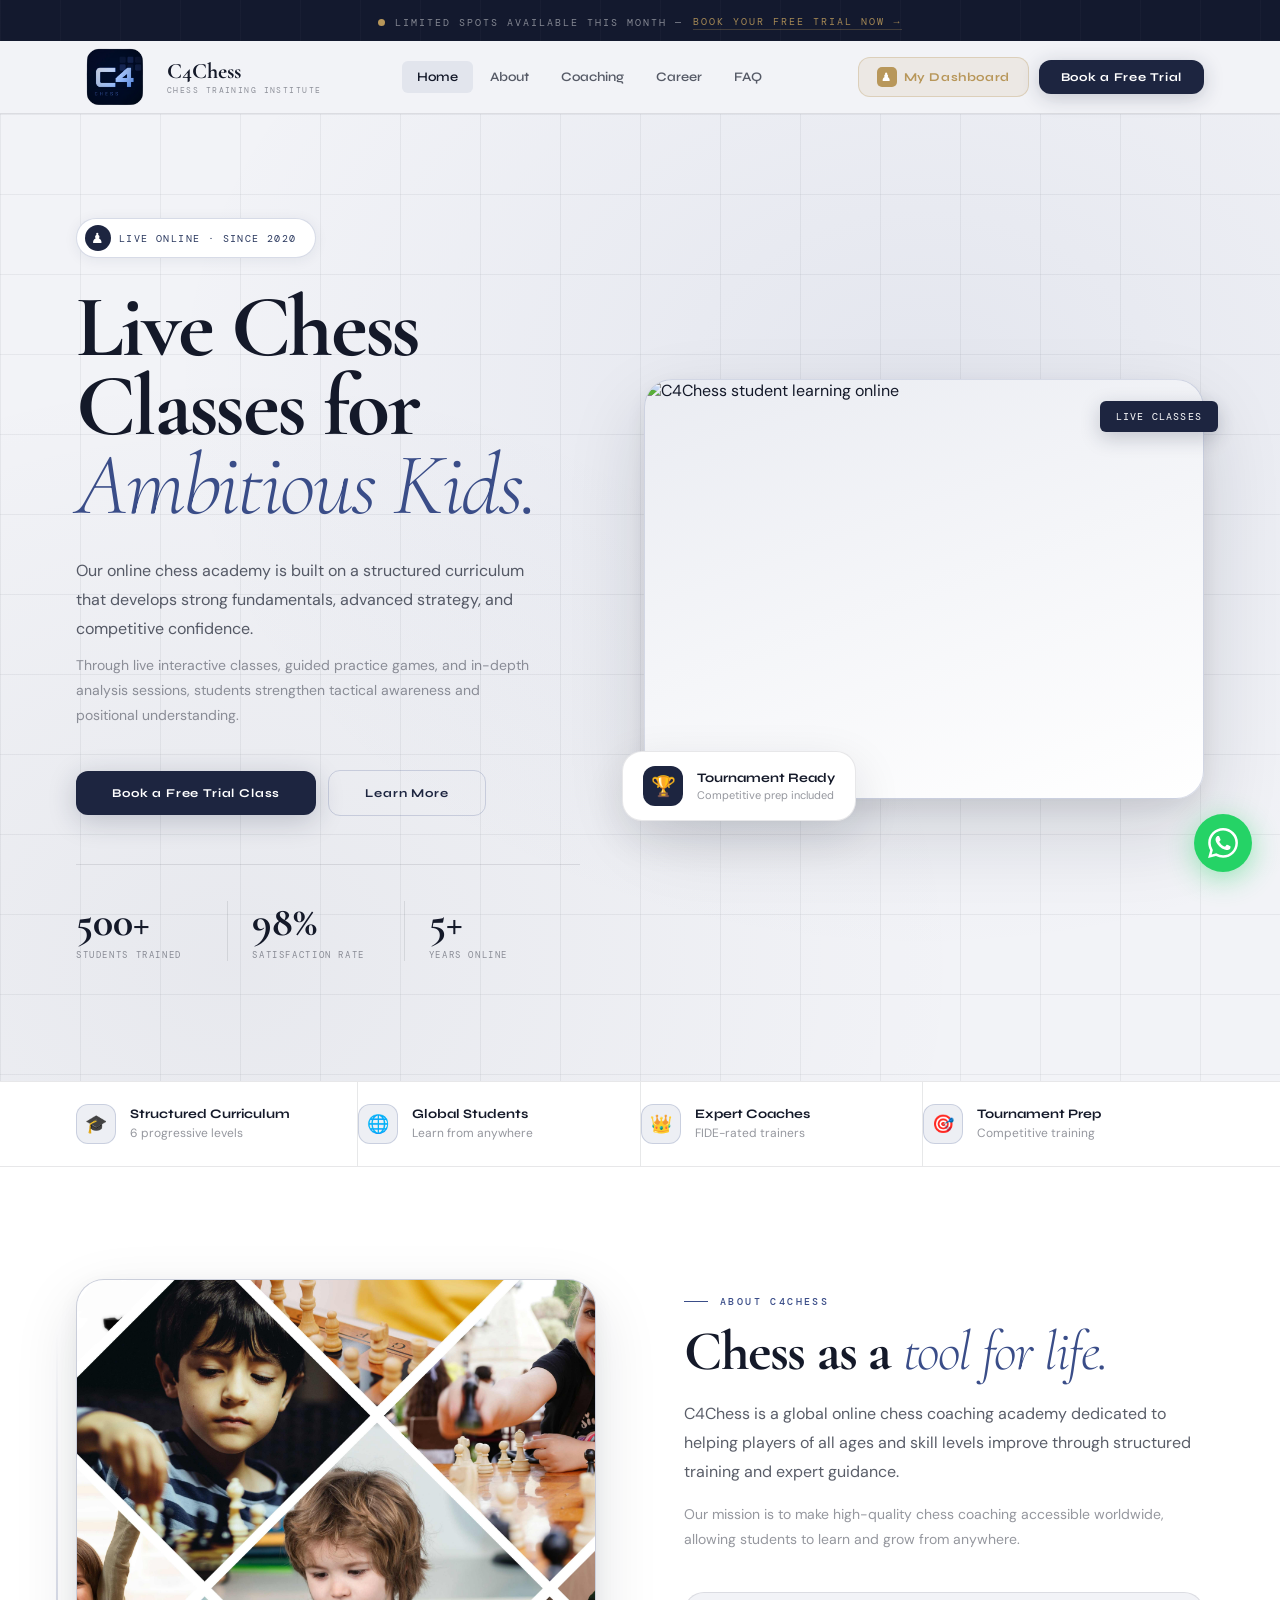
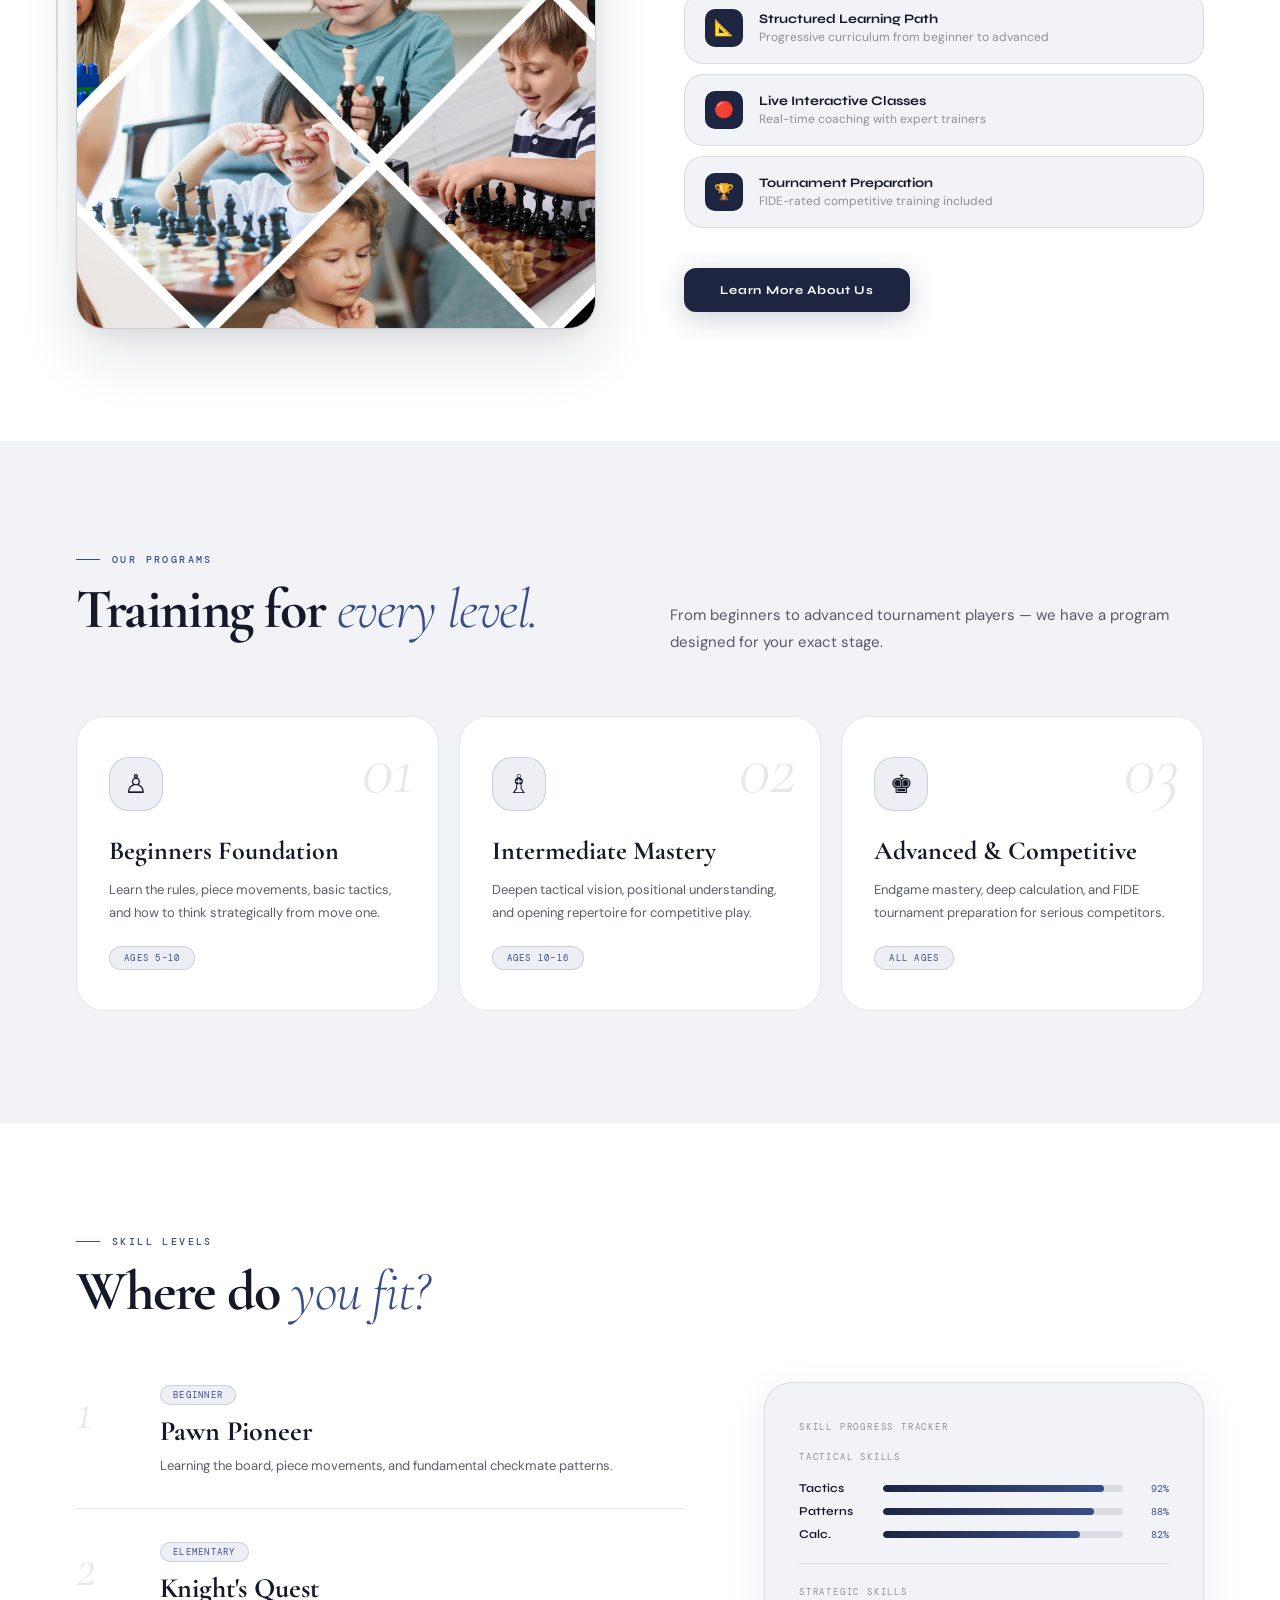
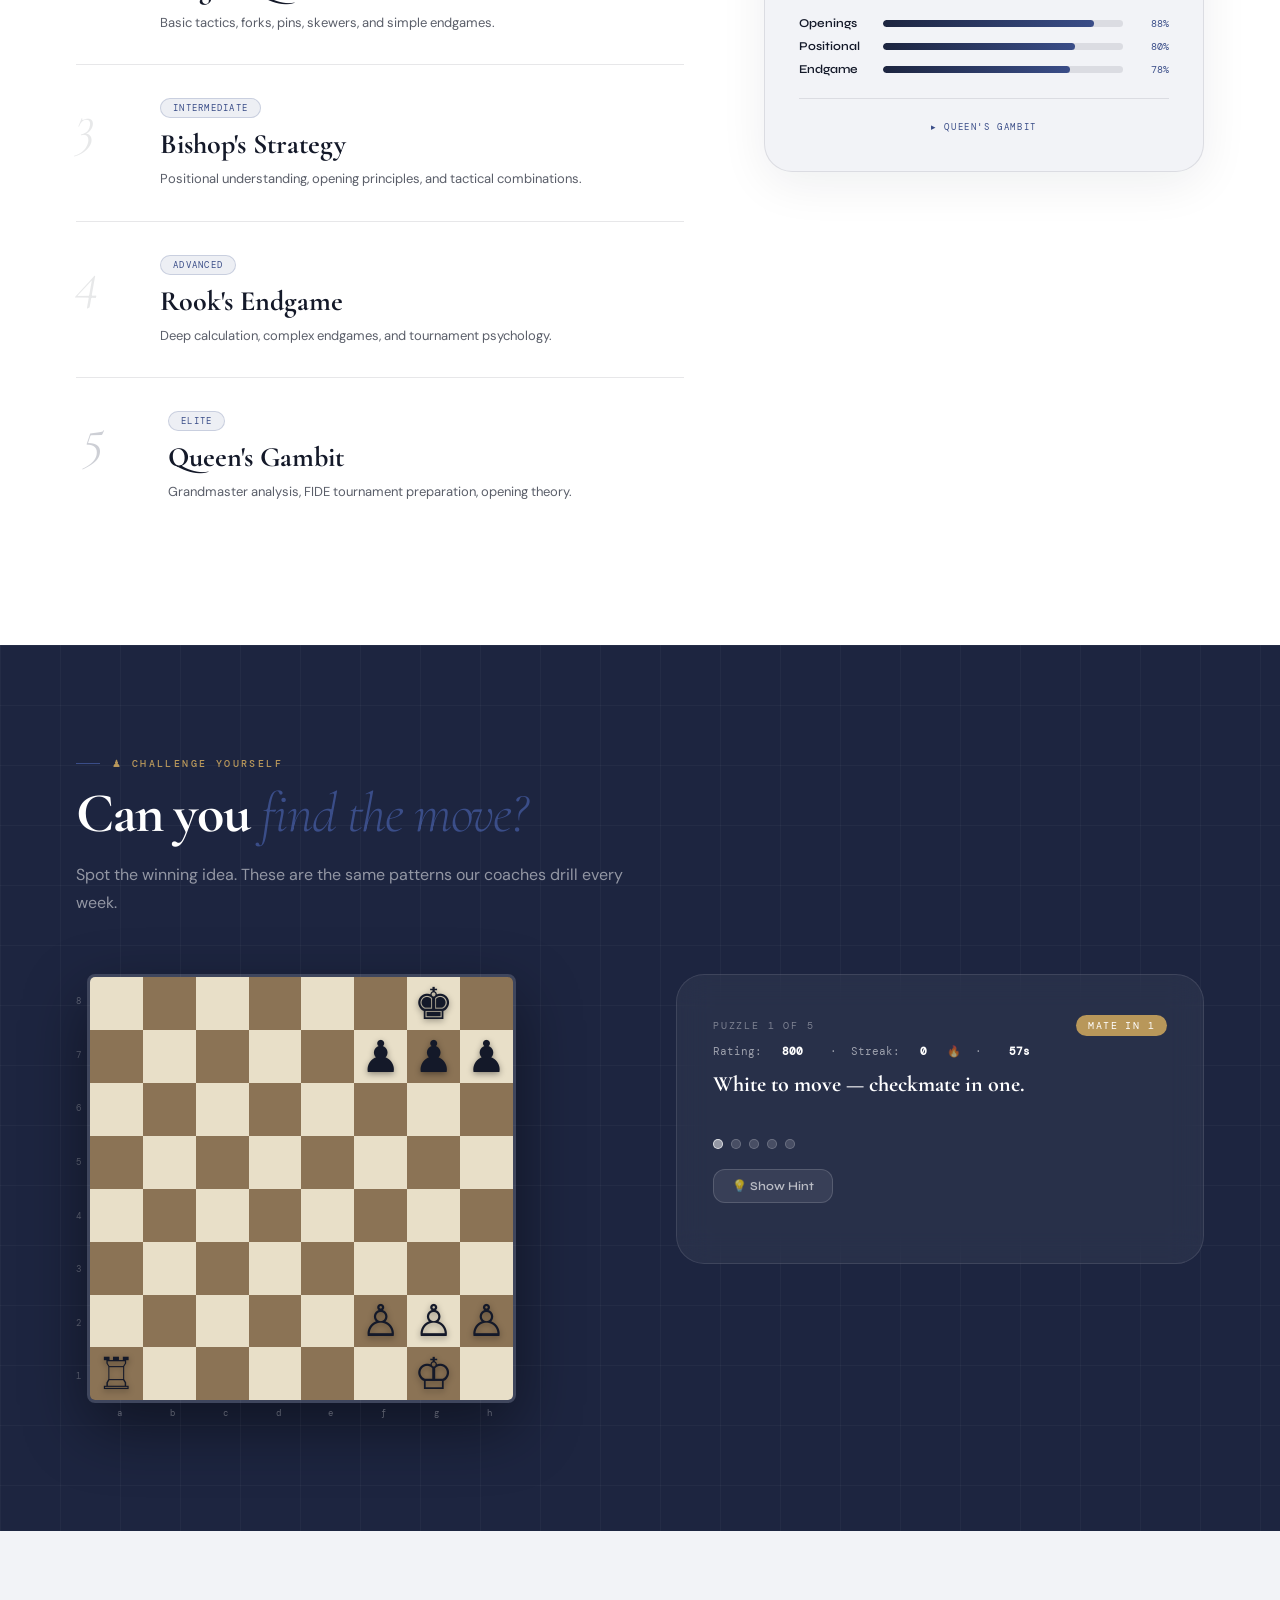
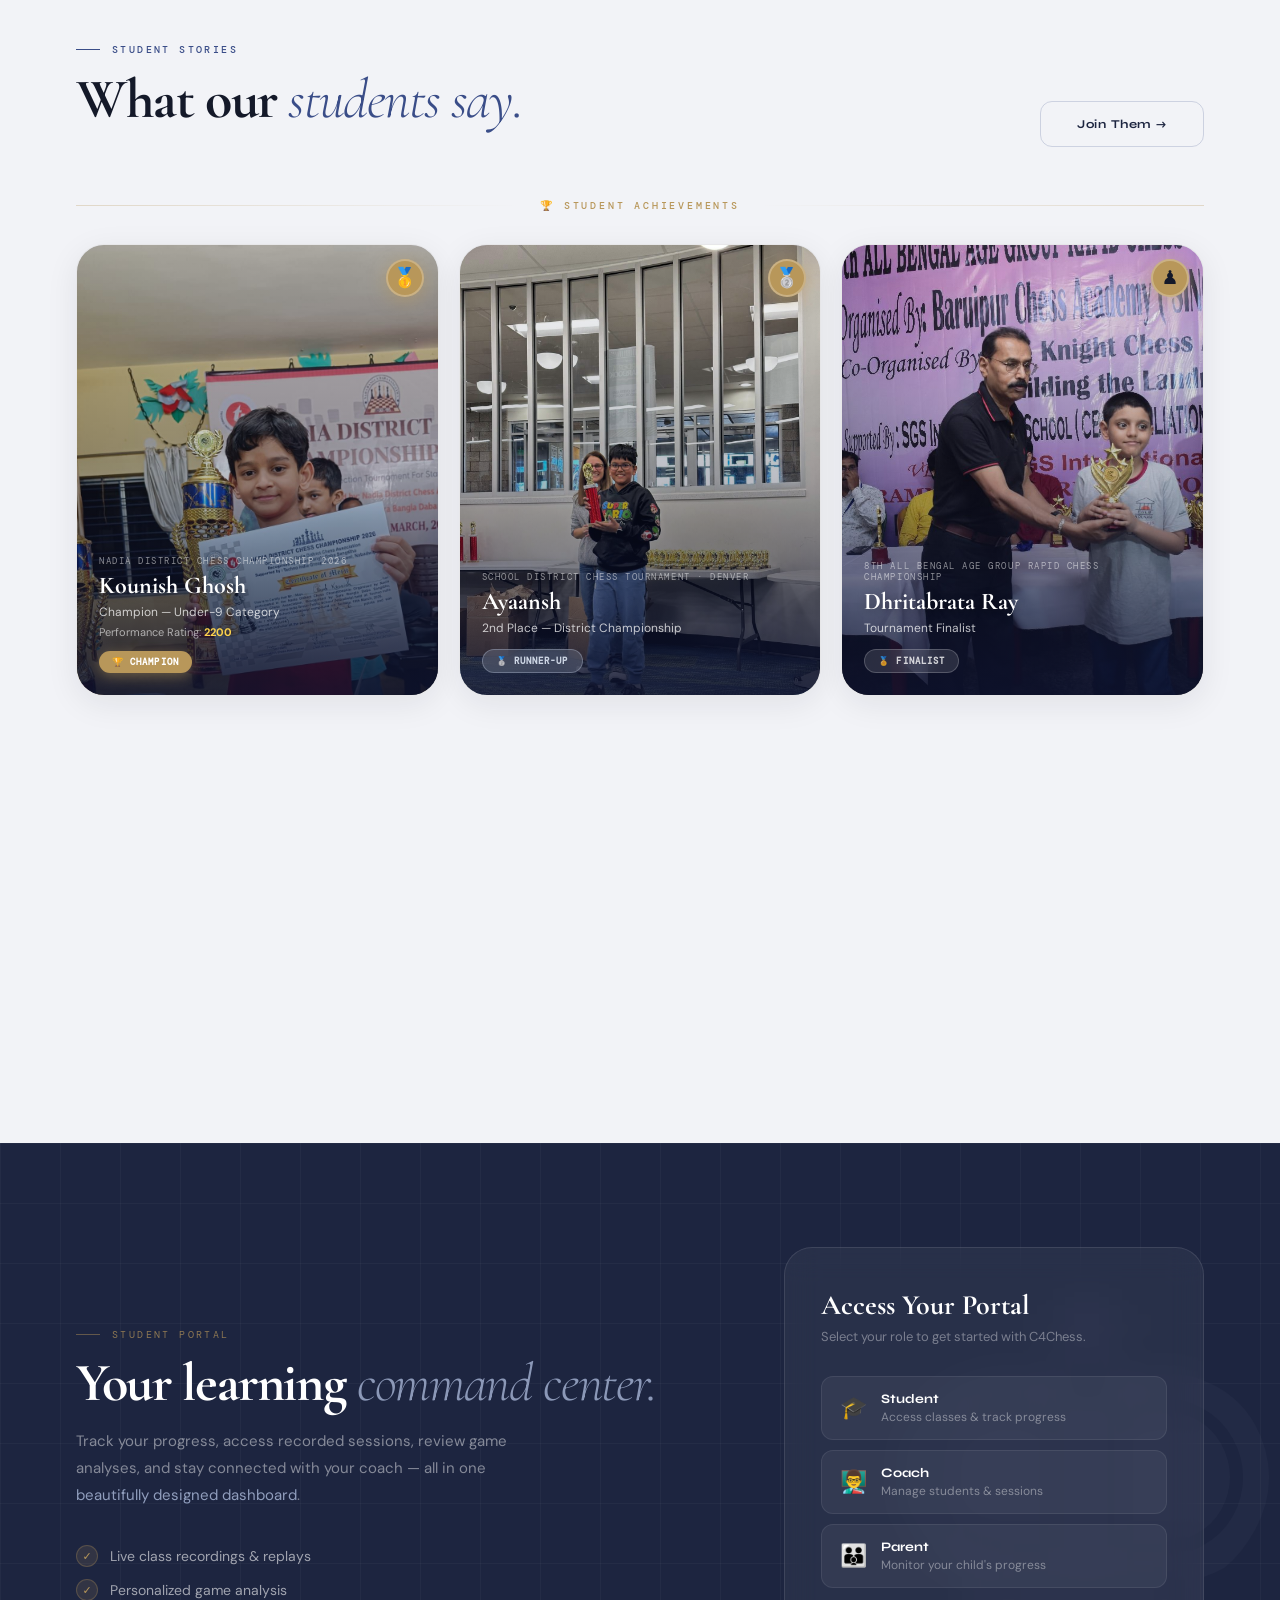
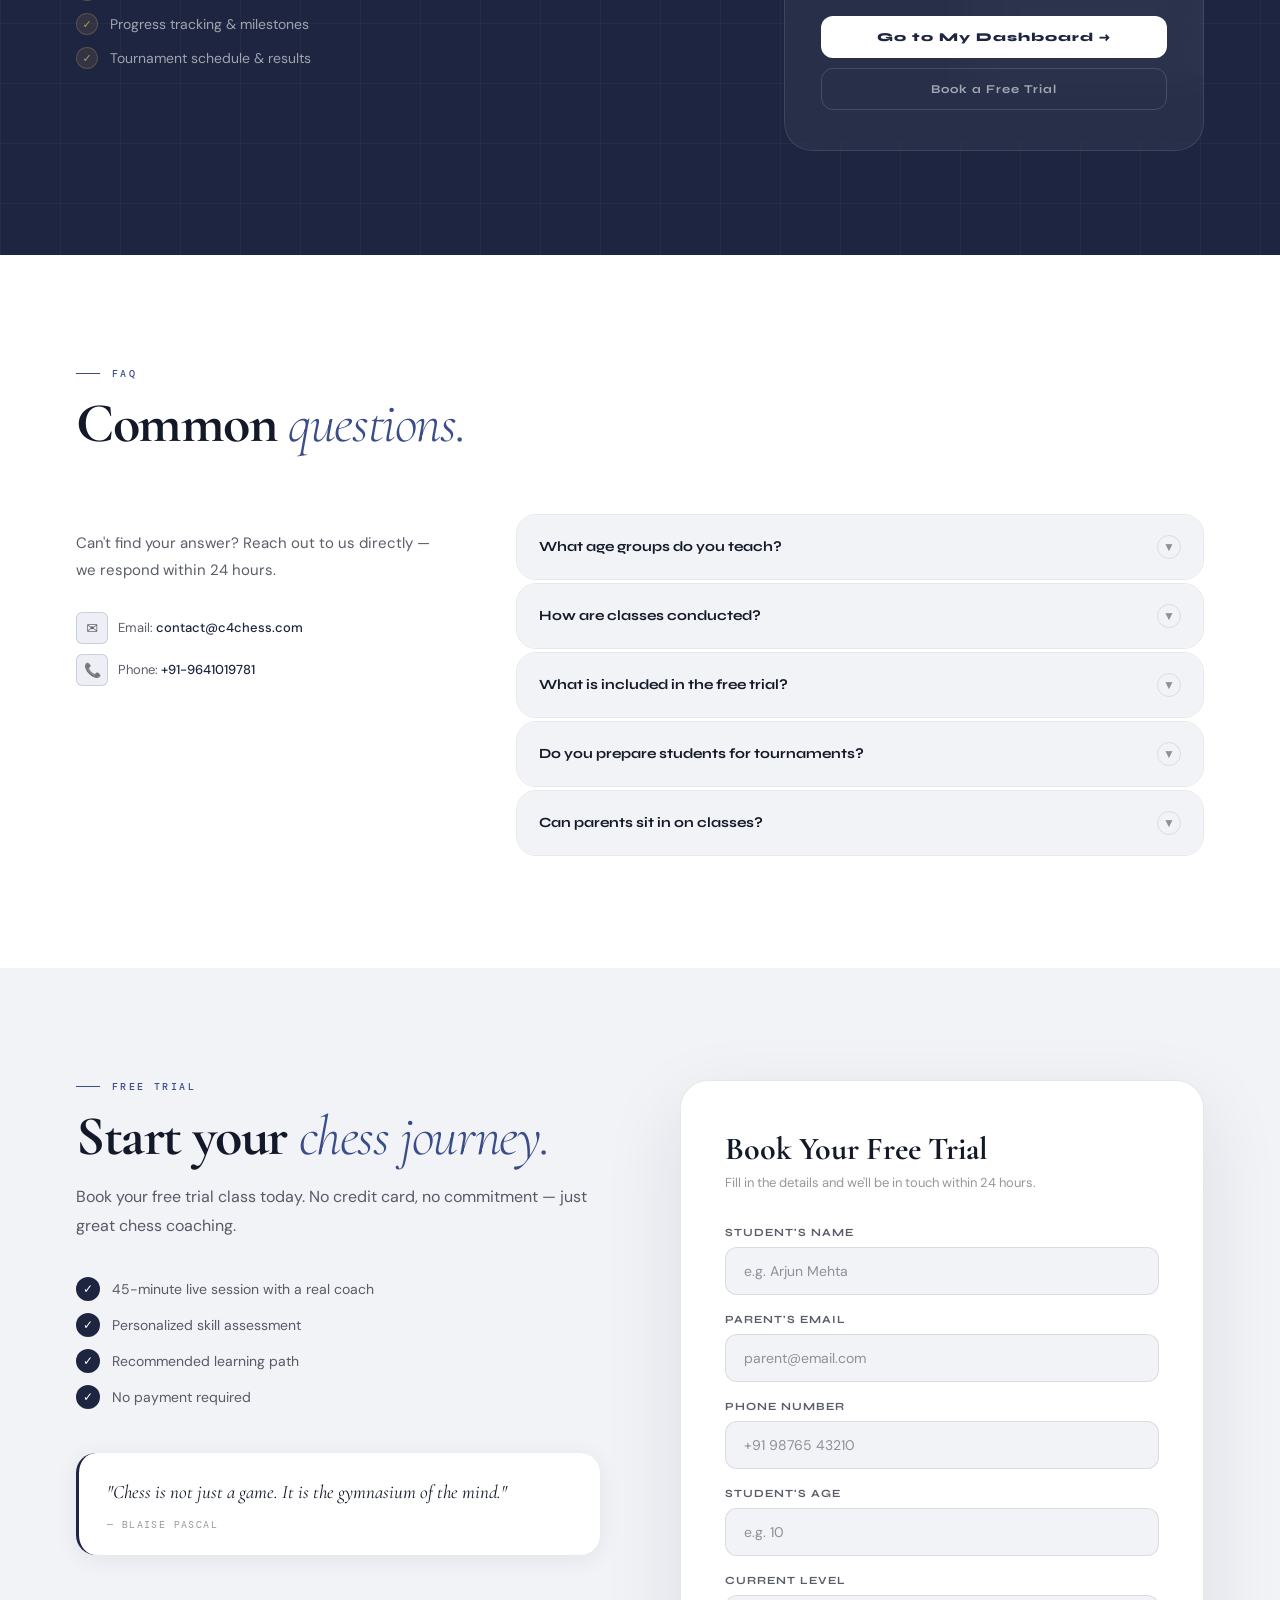
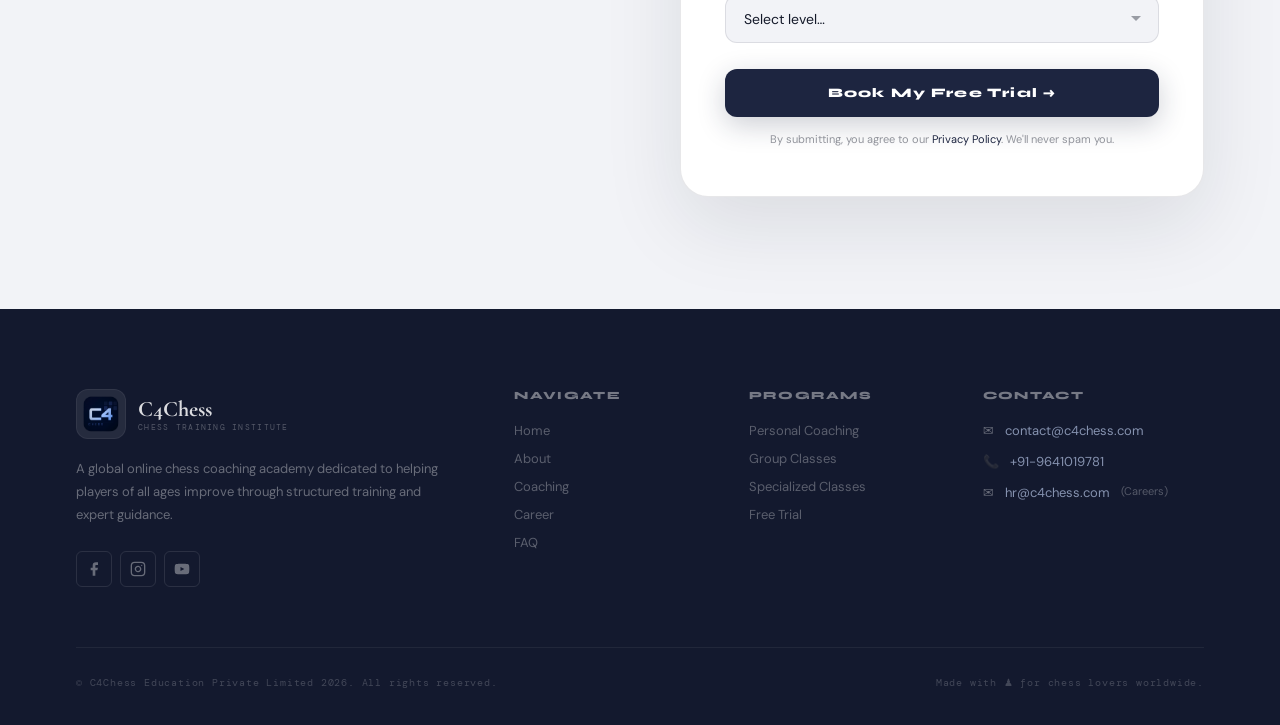
==== commit c4a5bc27: "feat: puzzle engine fixes — exact FEN/move validation, board orientation, rank labels, CTA button" ====
--- a/index.html
+++ b/index.html
@@ -598,7 +598,7 @@
       <div class="hero-stats">
         <div class="hero-stat"><div class="hero-stat-val">500+</div><div class="hero-stat-label">Students Trained</div></div>
         <div class="hero-stat"><div class="hero-stat-val">98%</div><div class="hero-stat-label">Satisfaction Rate</div></div>
-        <div class="hero-stat"><div class="hero-stat-val">2+</div><div class="hero-stat-label">Years Online</div></div>
+        <div class="hero-stat"><div class="hero-stat-val">5+</div><div class="hero-stat-label">Years Online</div></div>
       </div>
     </div>
     <div class="hero-img-col">
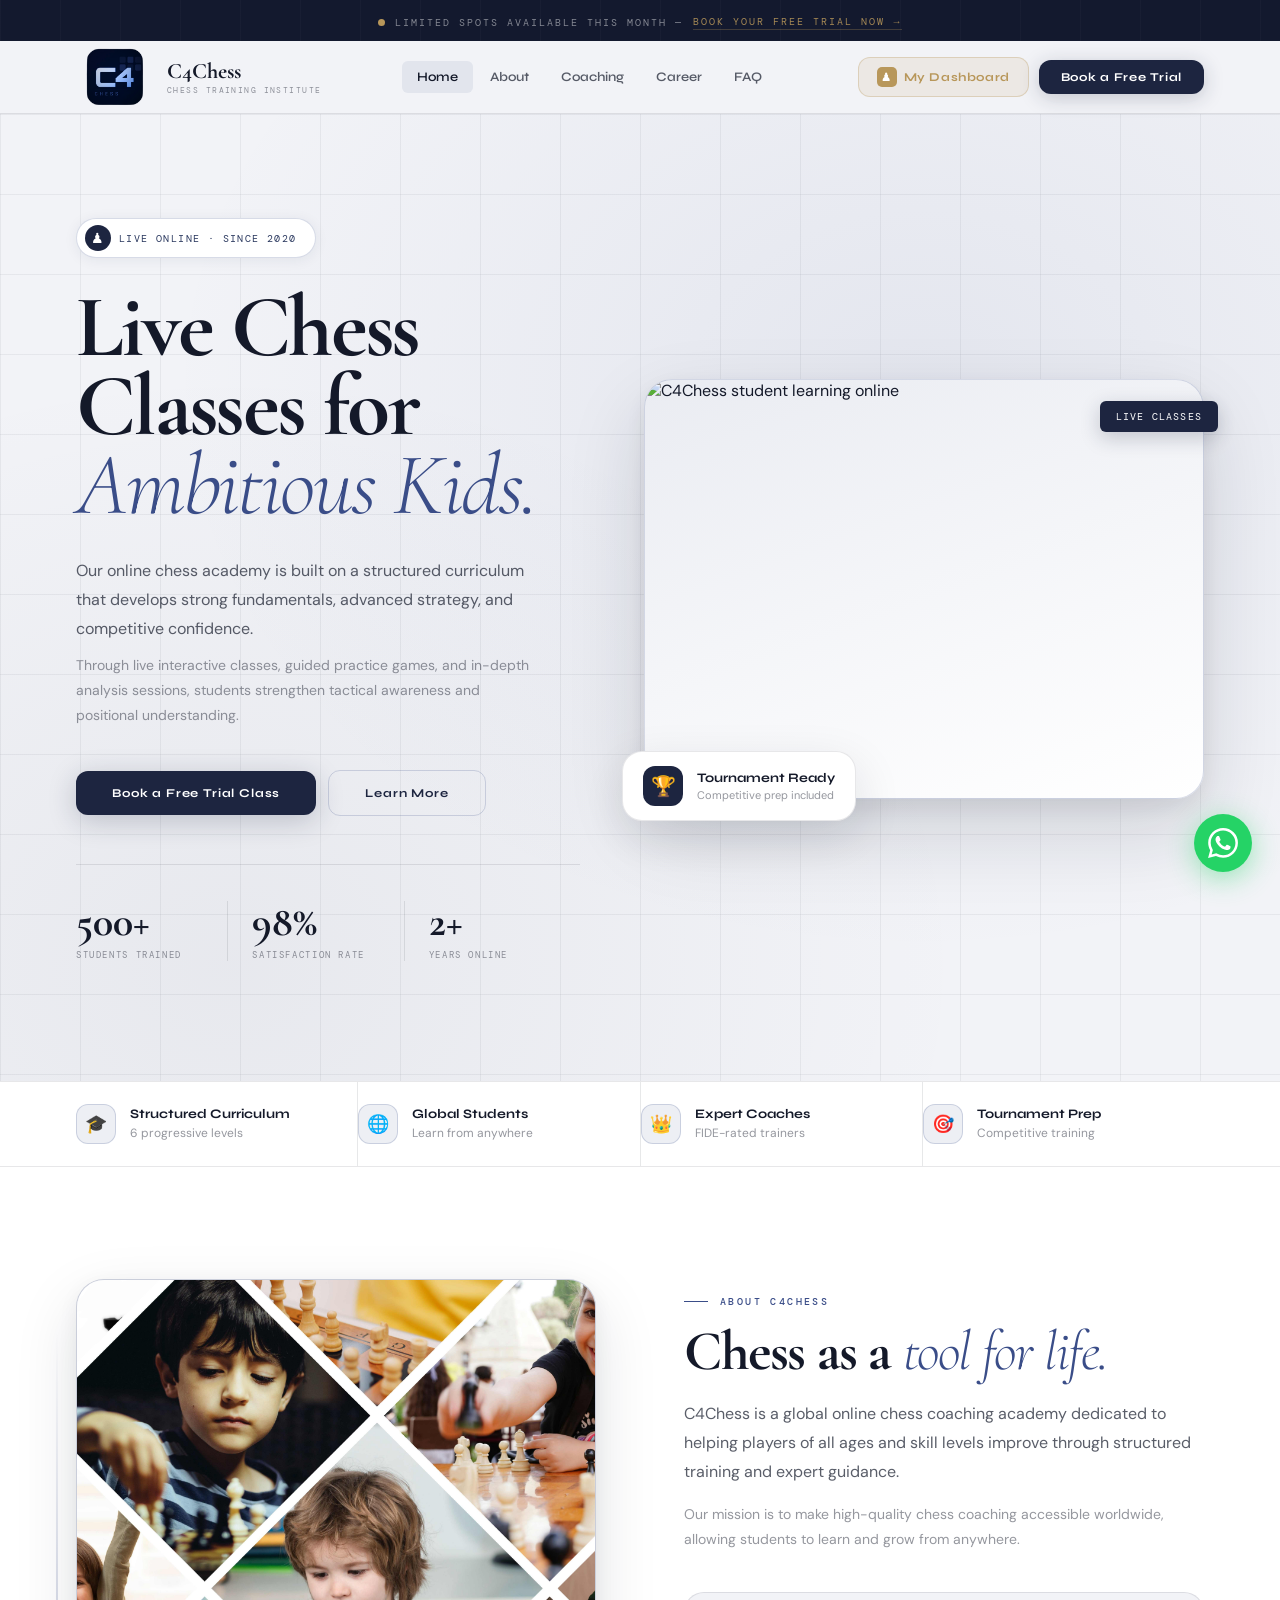
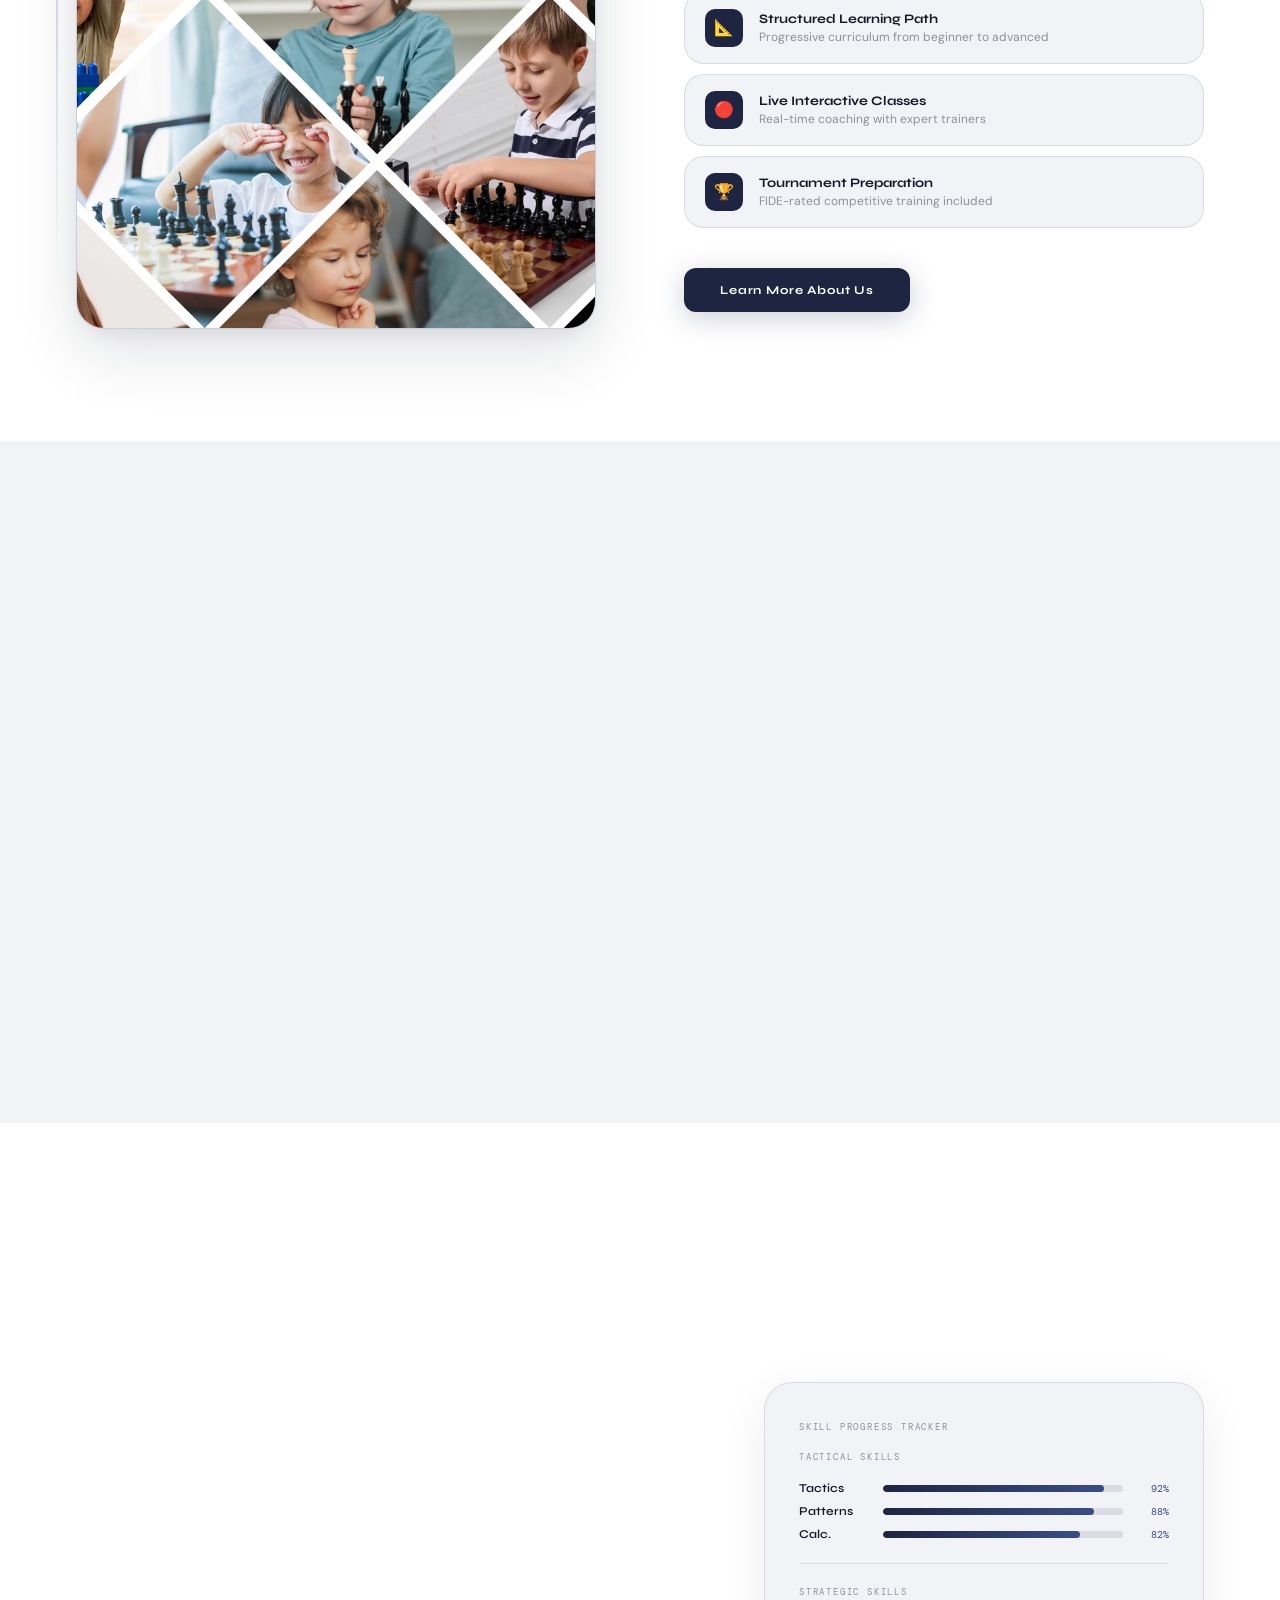
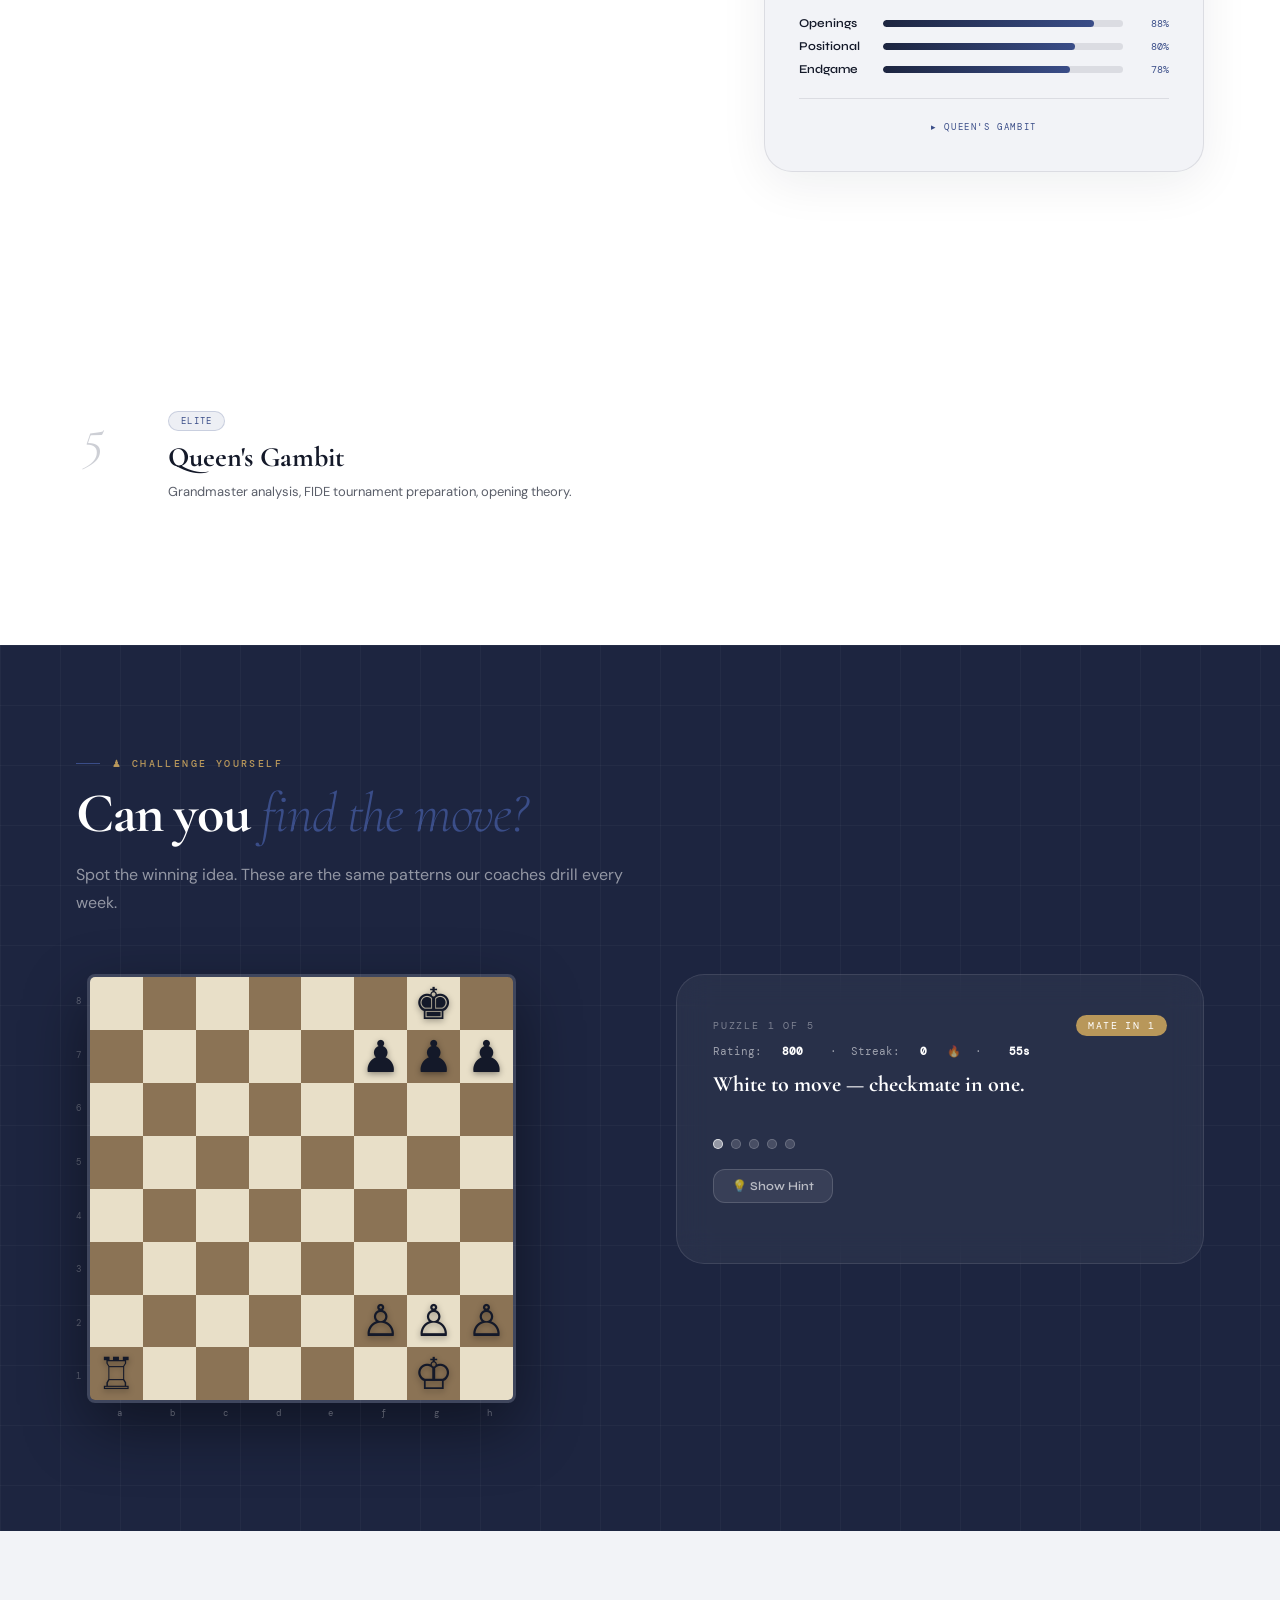
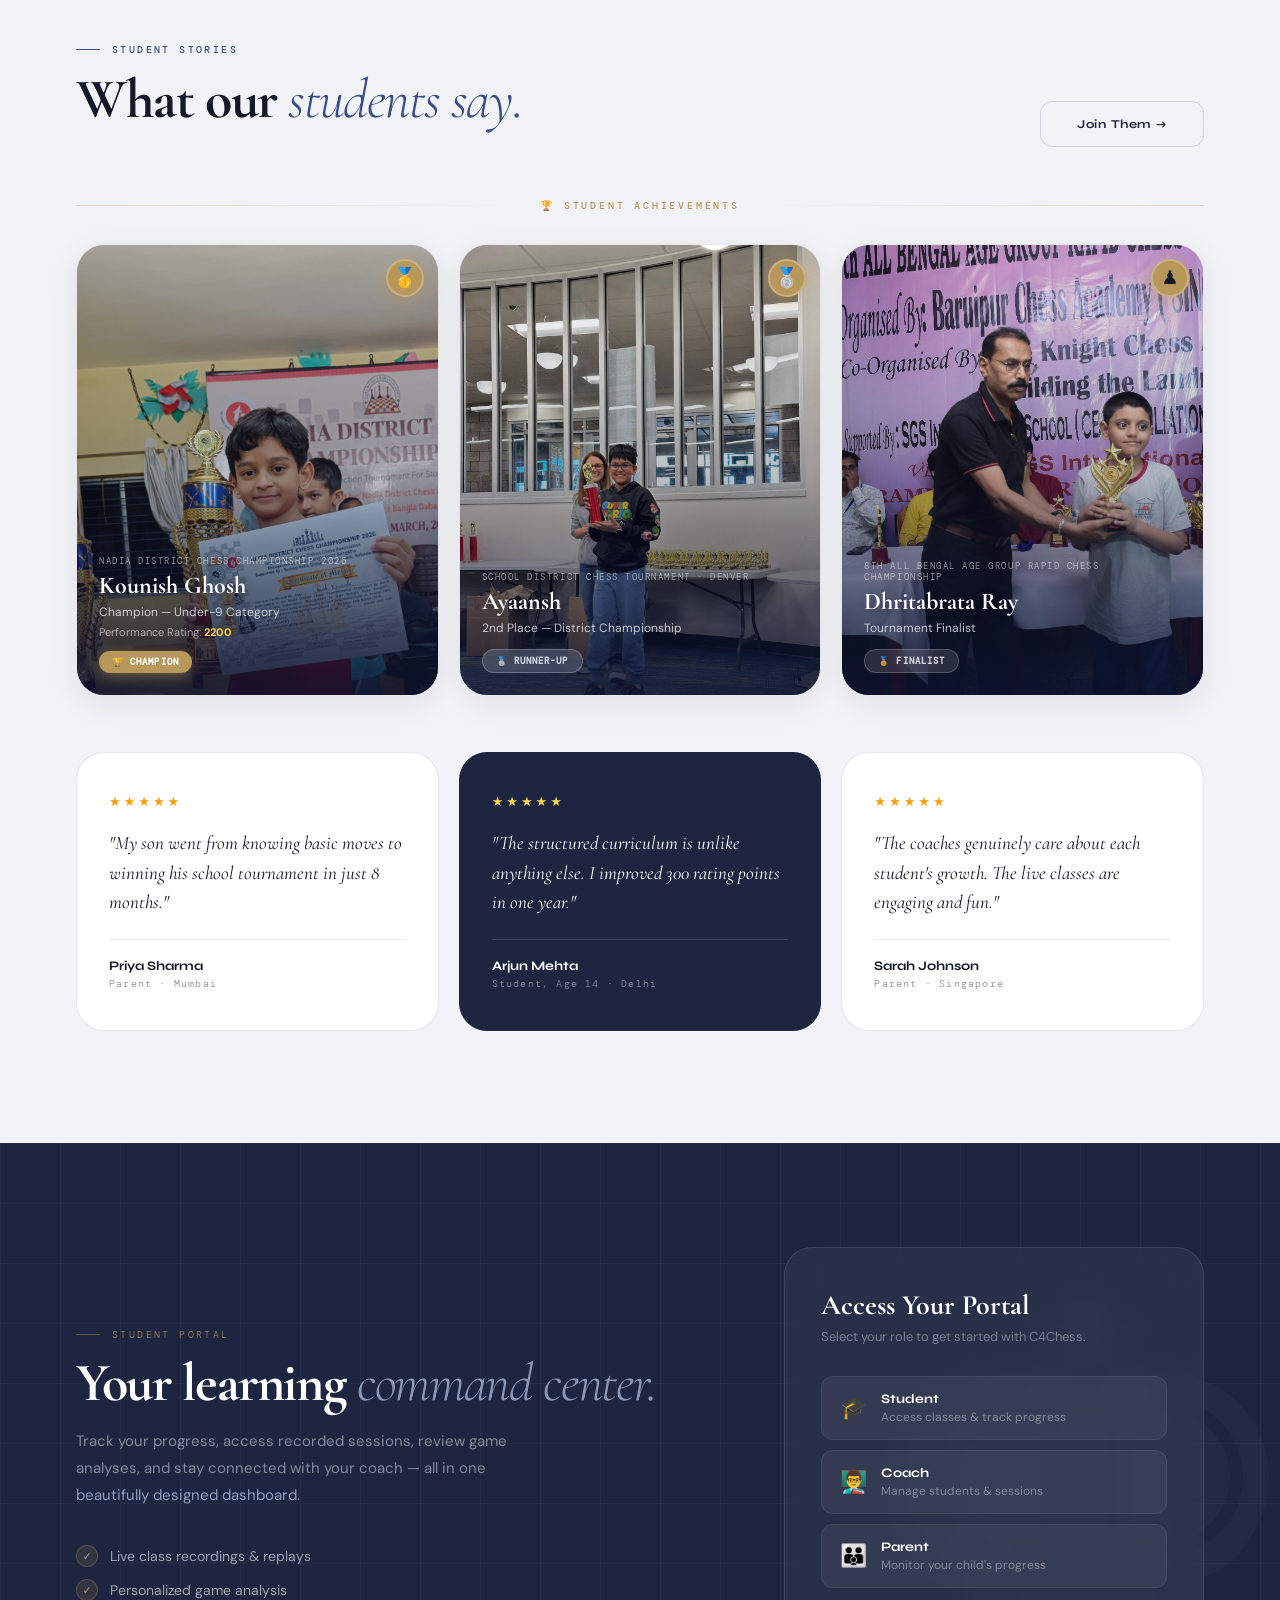
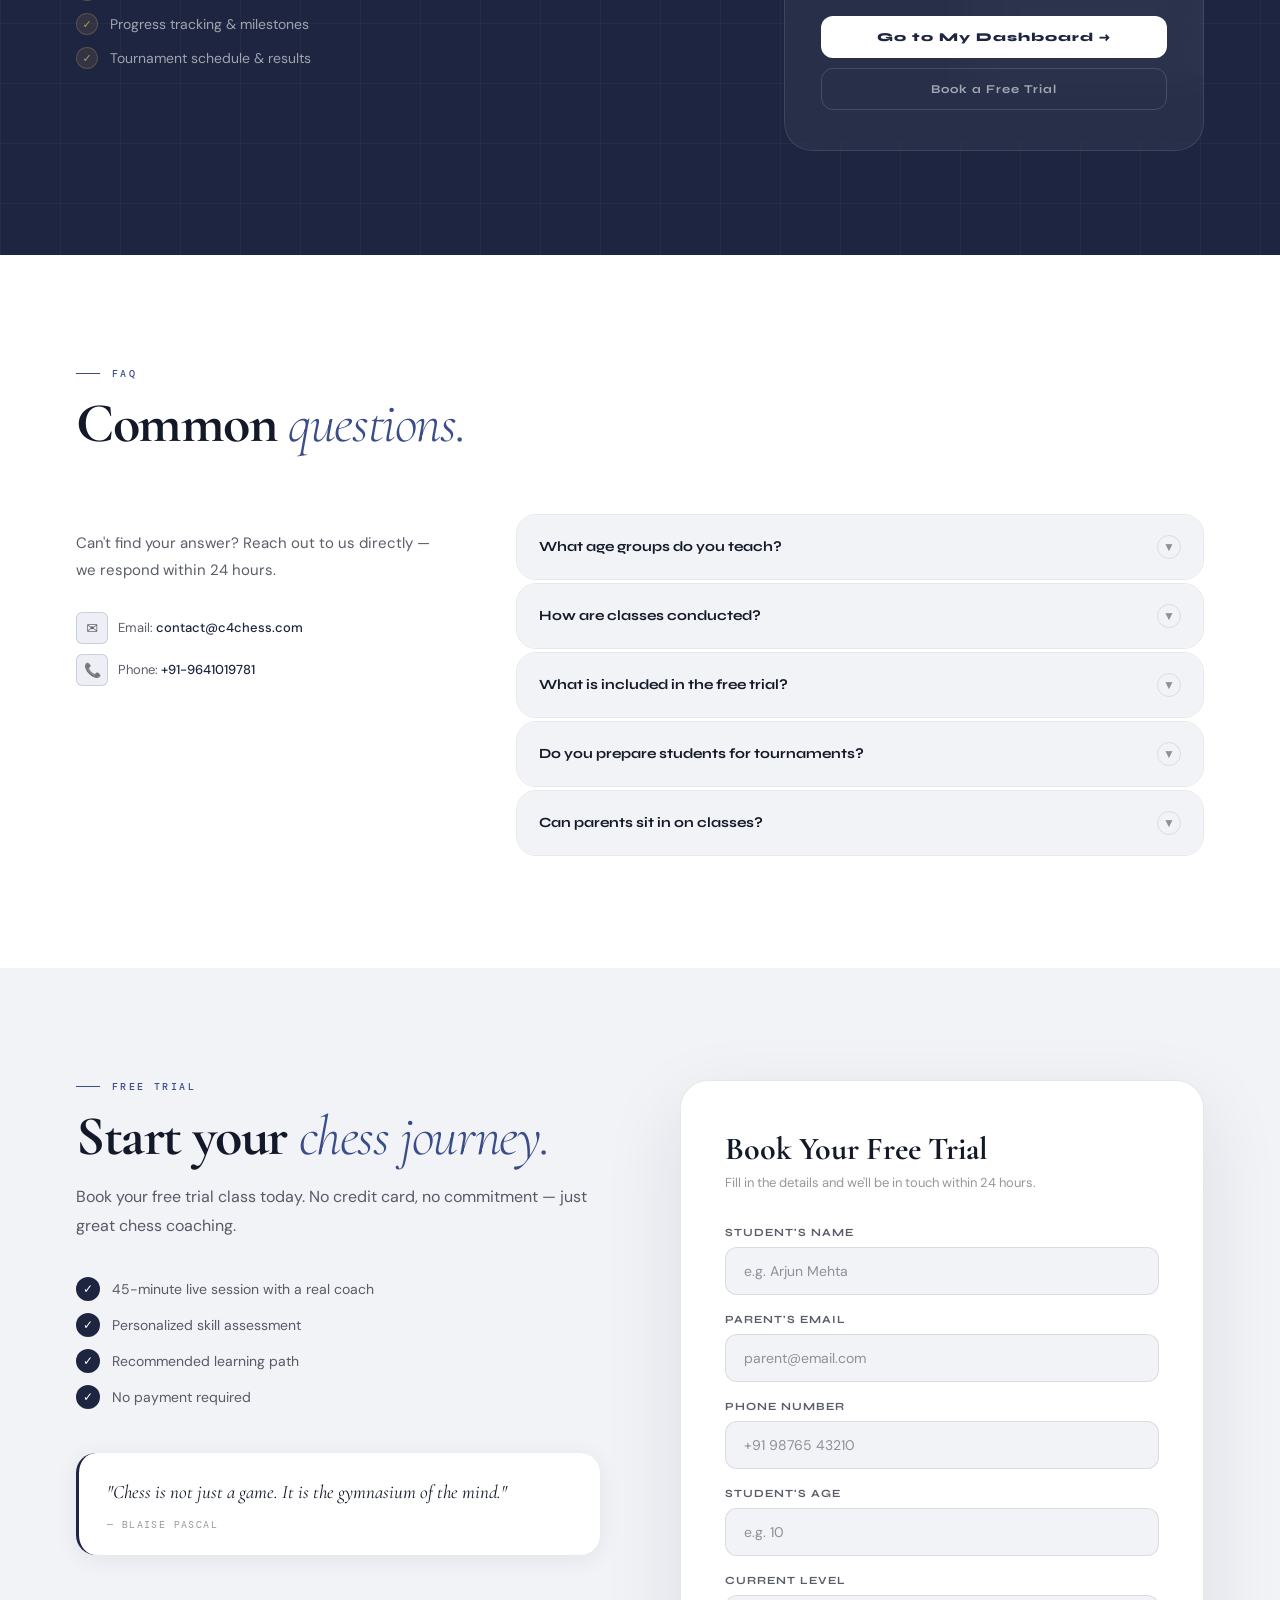
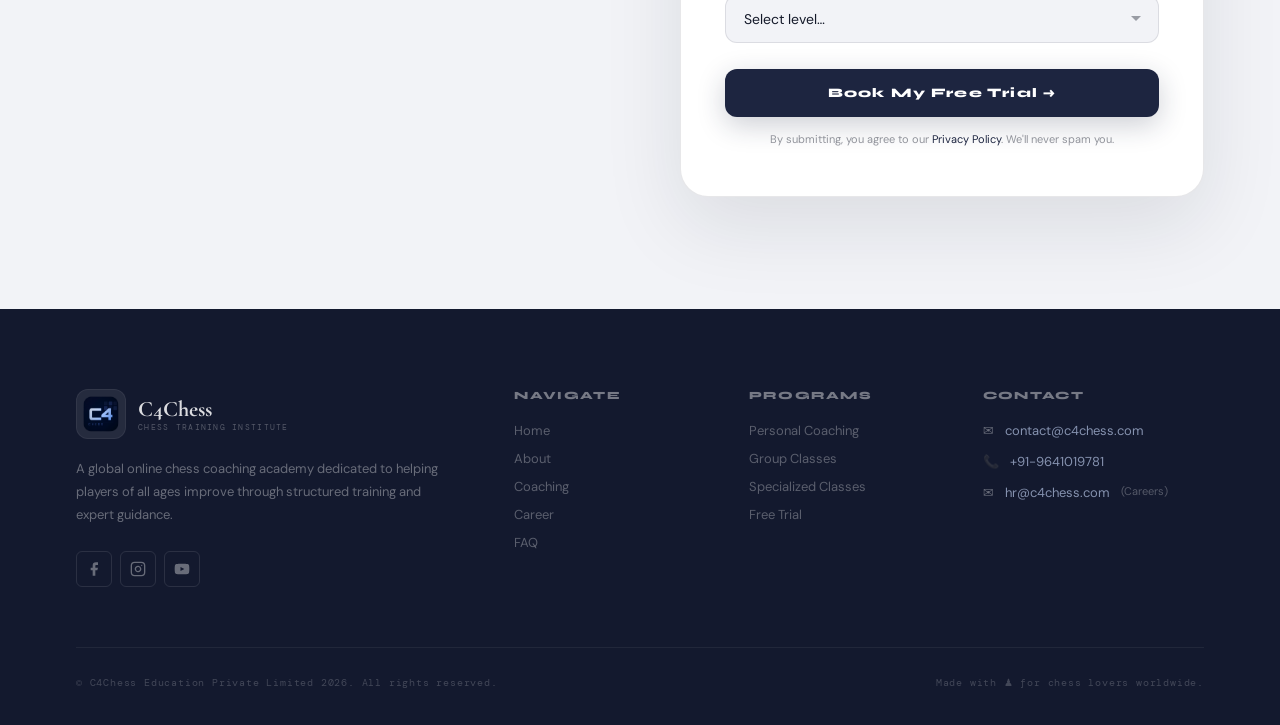
==== commit c348e6a4: "fix: chess puzzle piece size on mobile" ====
--- a/index.html
+++ b/index.html
@@ -251,7 +251,7 @@
 .puzzle-board{display:grid;grid-template-columns:repeat(8,1fr);border:3px solid rgba(255,255,255,.15);border-radius:8px;overflow:hidden;box-shadow:0 24px 64px rgba(0,0,0,.45);width:100%;aspect-ratio:1}
 .puzzle-coord-files{display:flex;justify-content:space-around;width:100%;padding:4px 0 0;pointer-events:none;padding-left:18px}
 .puzzle-coord-files span{font-family:var(--mono);font-size:9px;letter-spacing:.1em;color:rgba(255,255,255,.30);width:12.5%;text-align:center}
-.psq{display:flex;align-items:center;justify-content:center;cursor:pointer;font-size:clamp(26px,3.8vw,44px);line-height:1;transition:background .15s;user-select:none;position:relative;aspect-ratio:1;text-shadow:0 2px 6px rgba(0,0,0,.4)}
+.psq{display:flex;align-items:center;justify-content:center;cursor:pointer;font-size:clamp(28px,10vw,44px);line-height:1;transition:background .15s;user-select:none;position:relative;aspect-ratio:1;text-shadow:0 2px 6px rgba(0,0,0,.4)}
 .psq.light{background:#e8dfc8}
 .psq.dark{background:#8b7355}
 .psq.selected{background:#f6f669!important;box-shadow:inset 0 0 0 3px rgba(200,200,0,.7)}
@@ -532,7 +532,6 @@
   .page-hero h1{font-size:48px}
   .wa-wrap{bottom:18px;right:18px}
   .wa-tooltip{display:none}
-  .psq{font-size:20px}
 }
 </style>
 </head>
@@ -598,7 +597,7 @@
       <div class="hero-stats">
         <div class="hero-stat"><div class="hero-stat-val">500+</div><div class="hero-stat-label">Students Trained</div></div>
         <div class="hero-stat"><div class="hero-stat-val">98%</div><div class="hero-stat-label">Satisfaction Rate</div></div>
-        <div class="hero-stat"><div class="hero-stat-val">5+</div><div class="hero-stat-label">Years Online</div></div>
+        <div class="hero-stat"><div class="hero-stat-val">2+</div><div class="hero-stat-label">Years Online</div></div>
       </div>
     </div>
     <div class="hero-img-col">
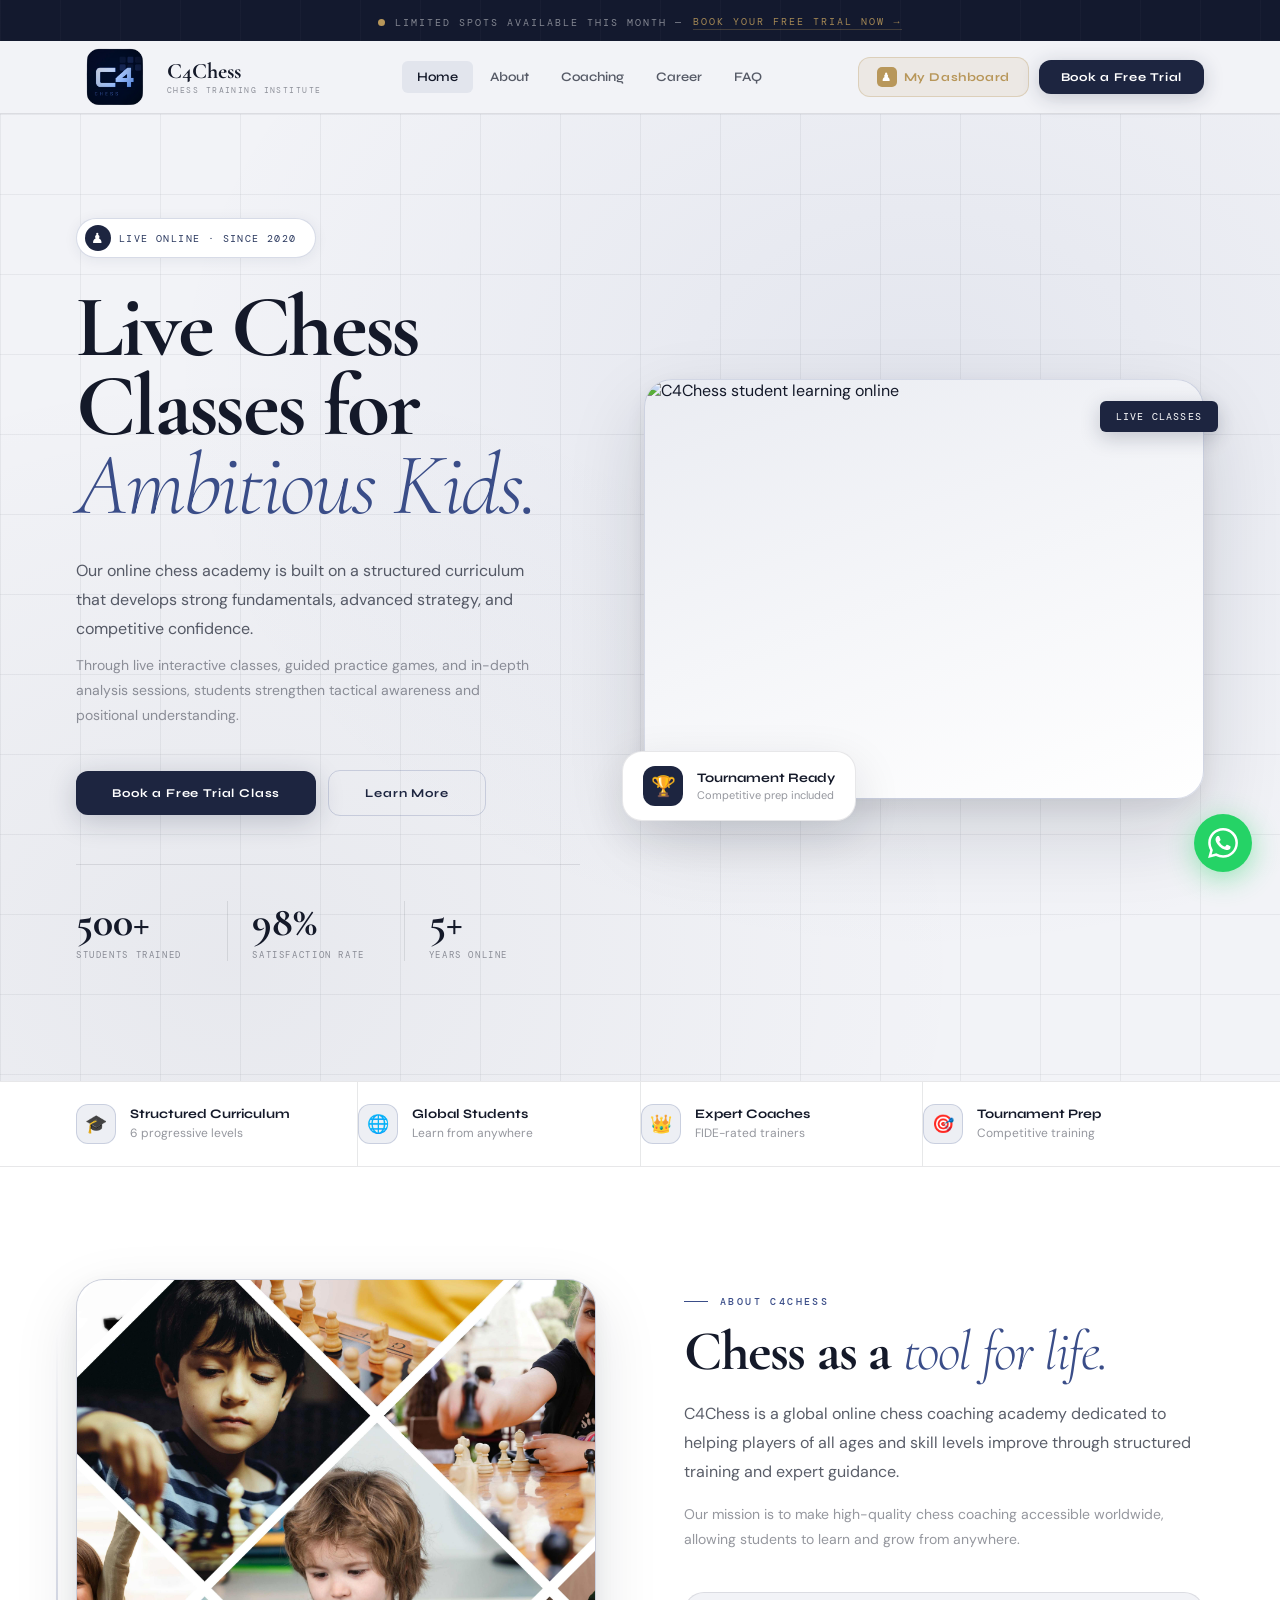
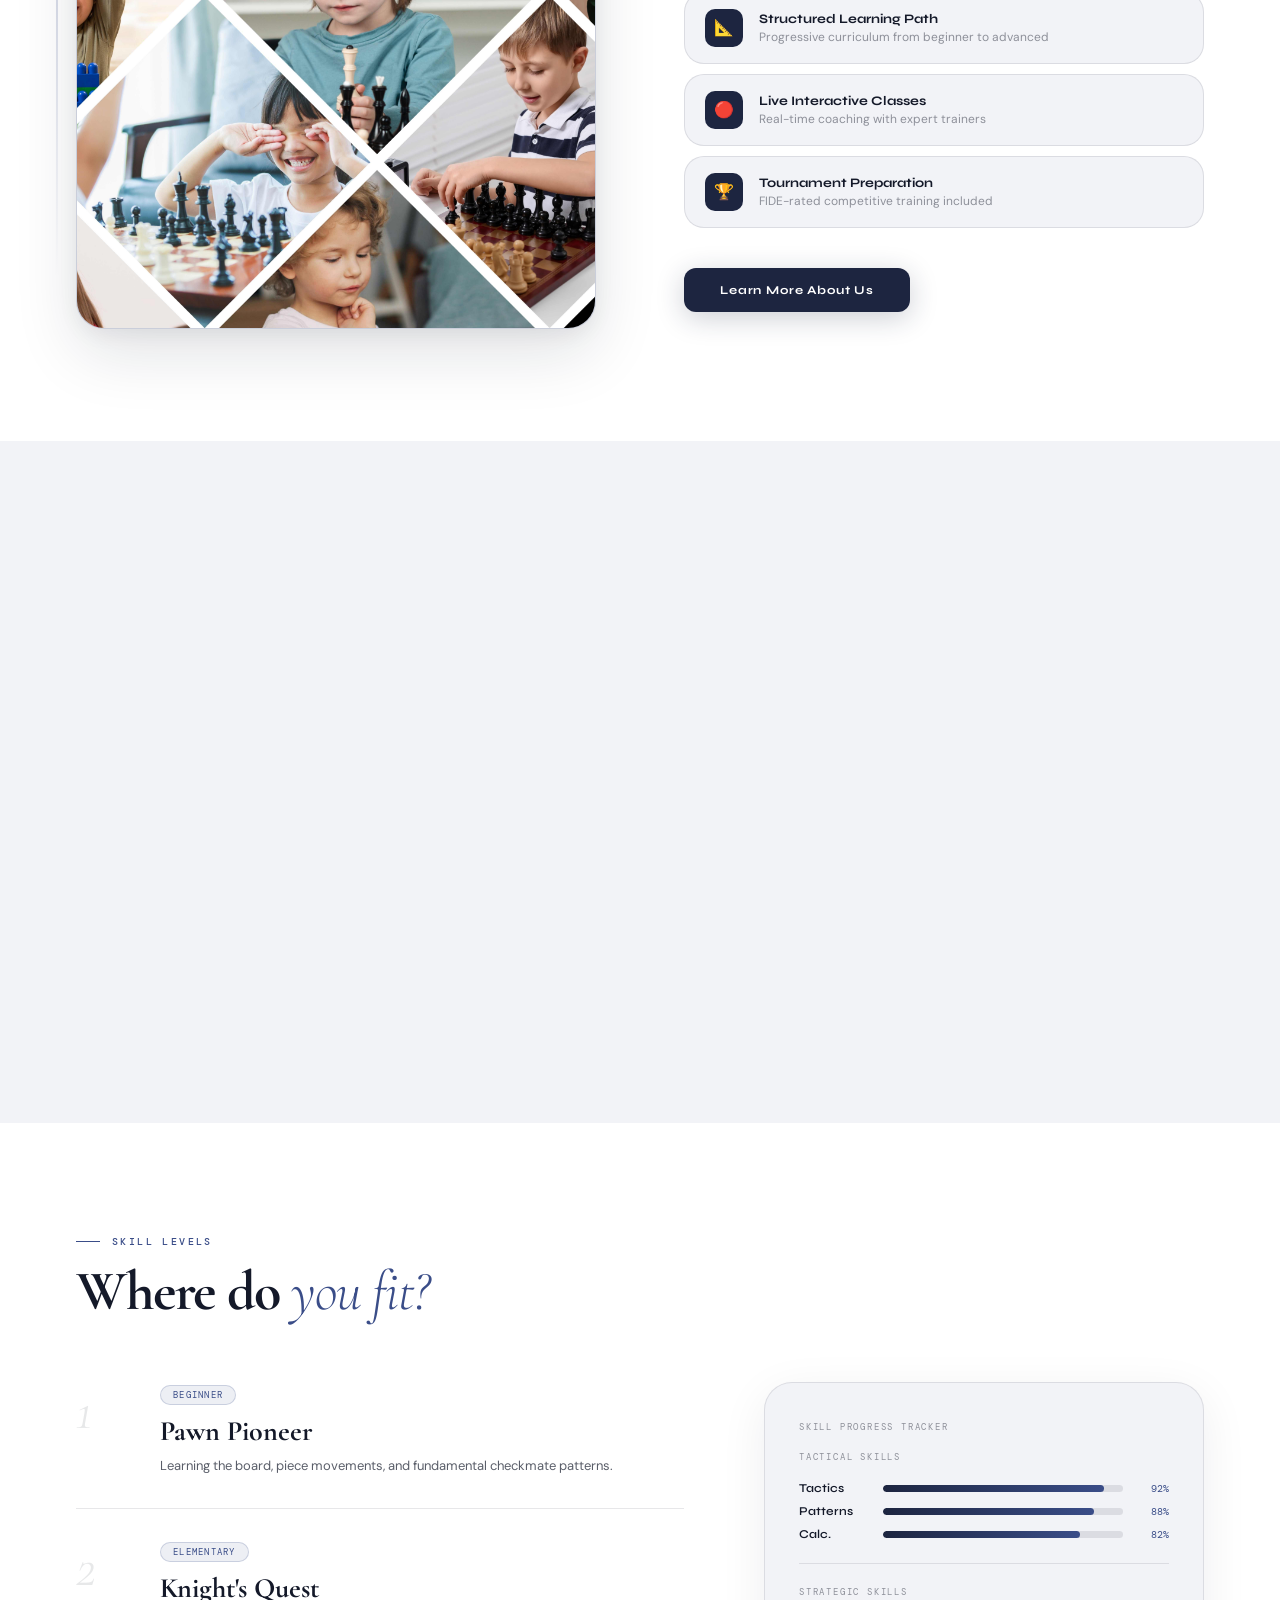
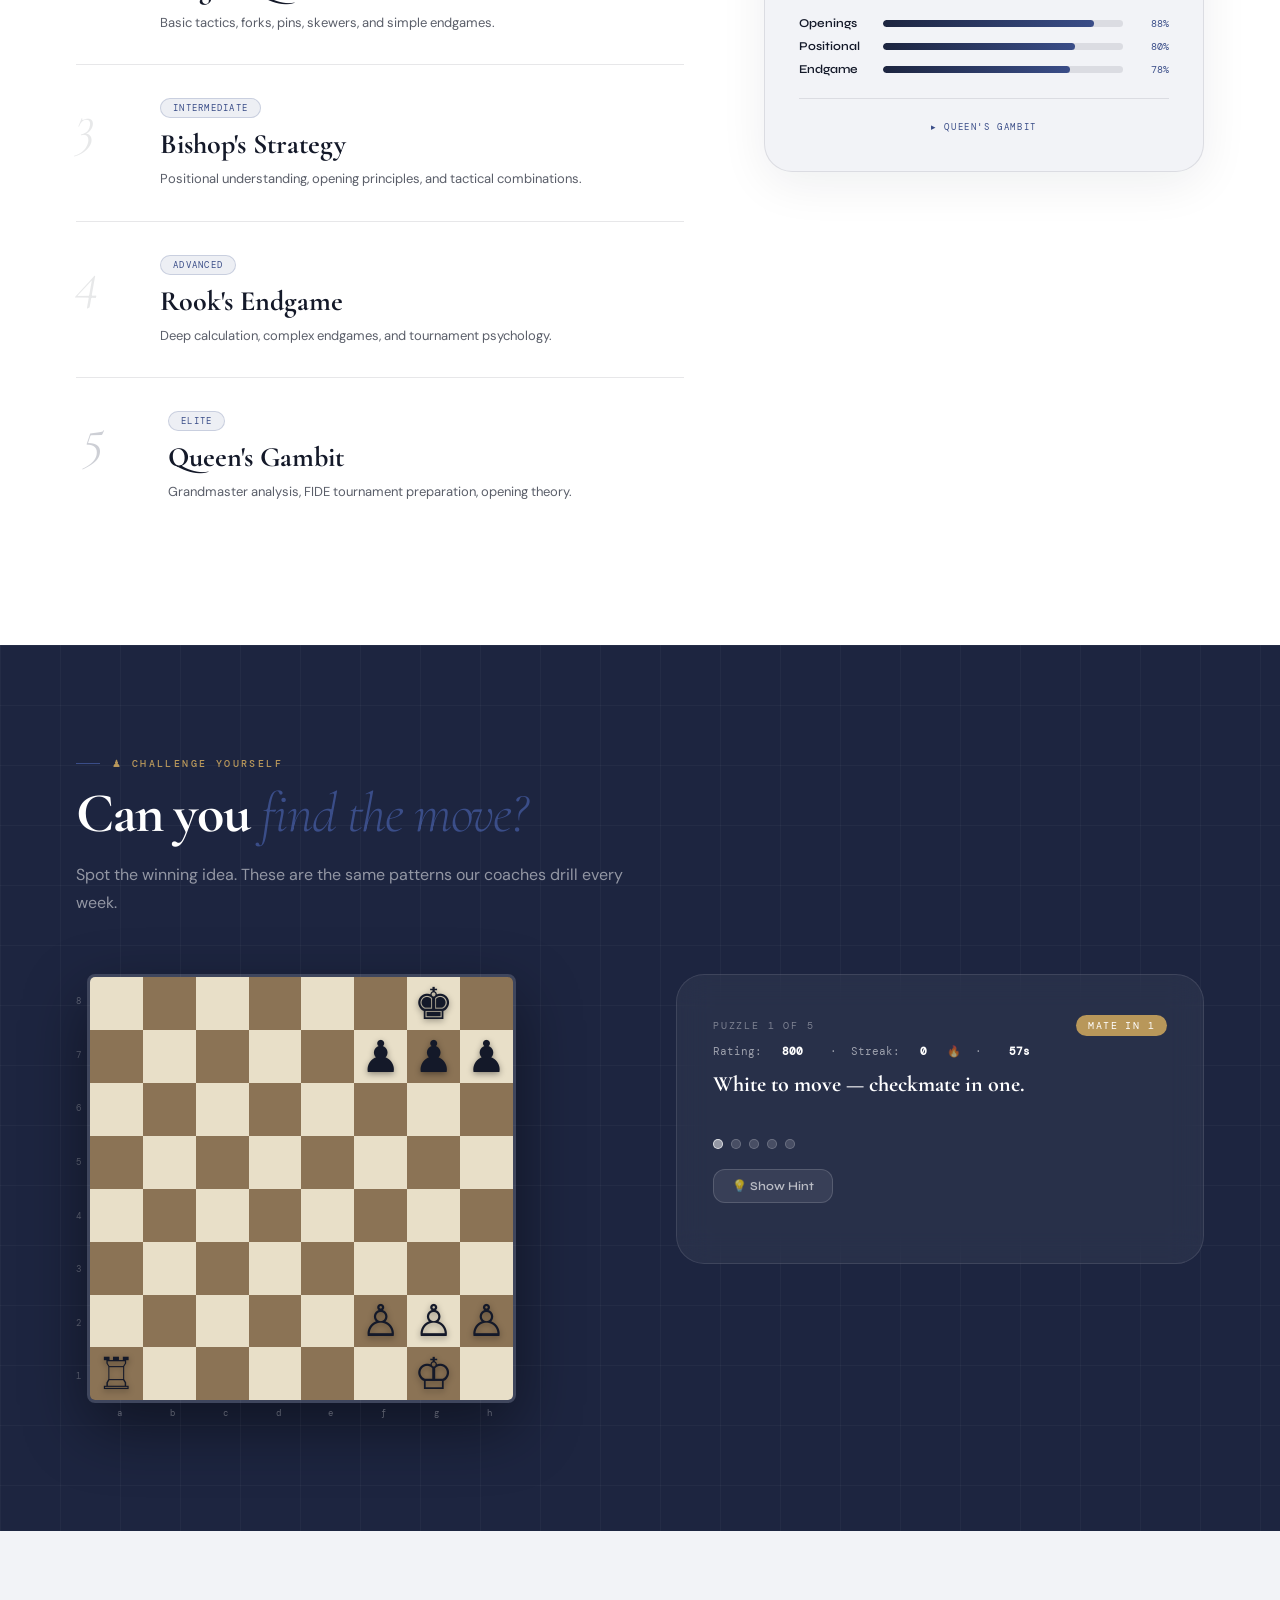
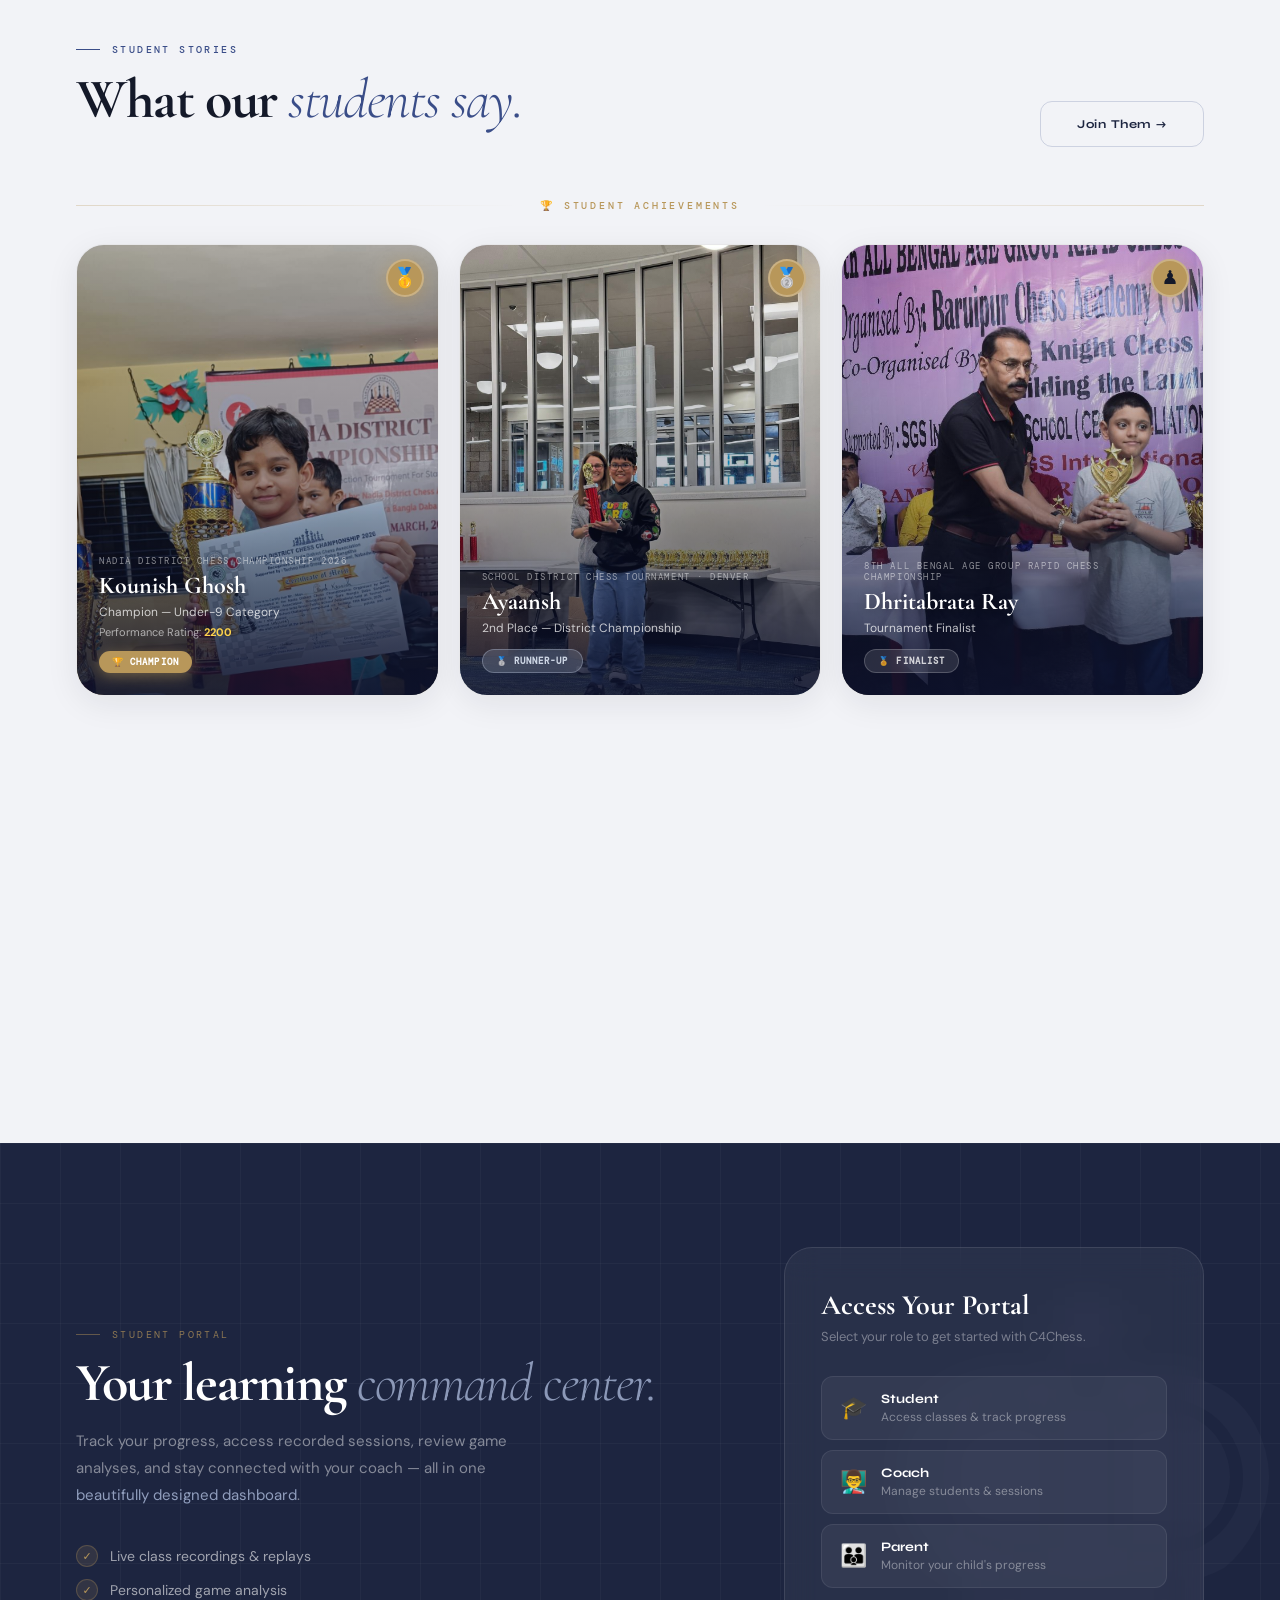
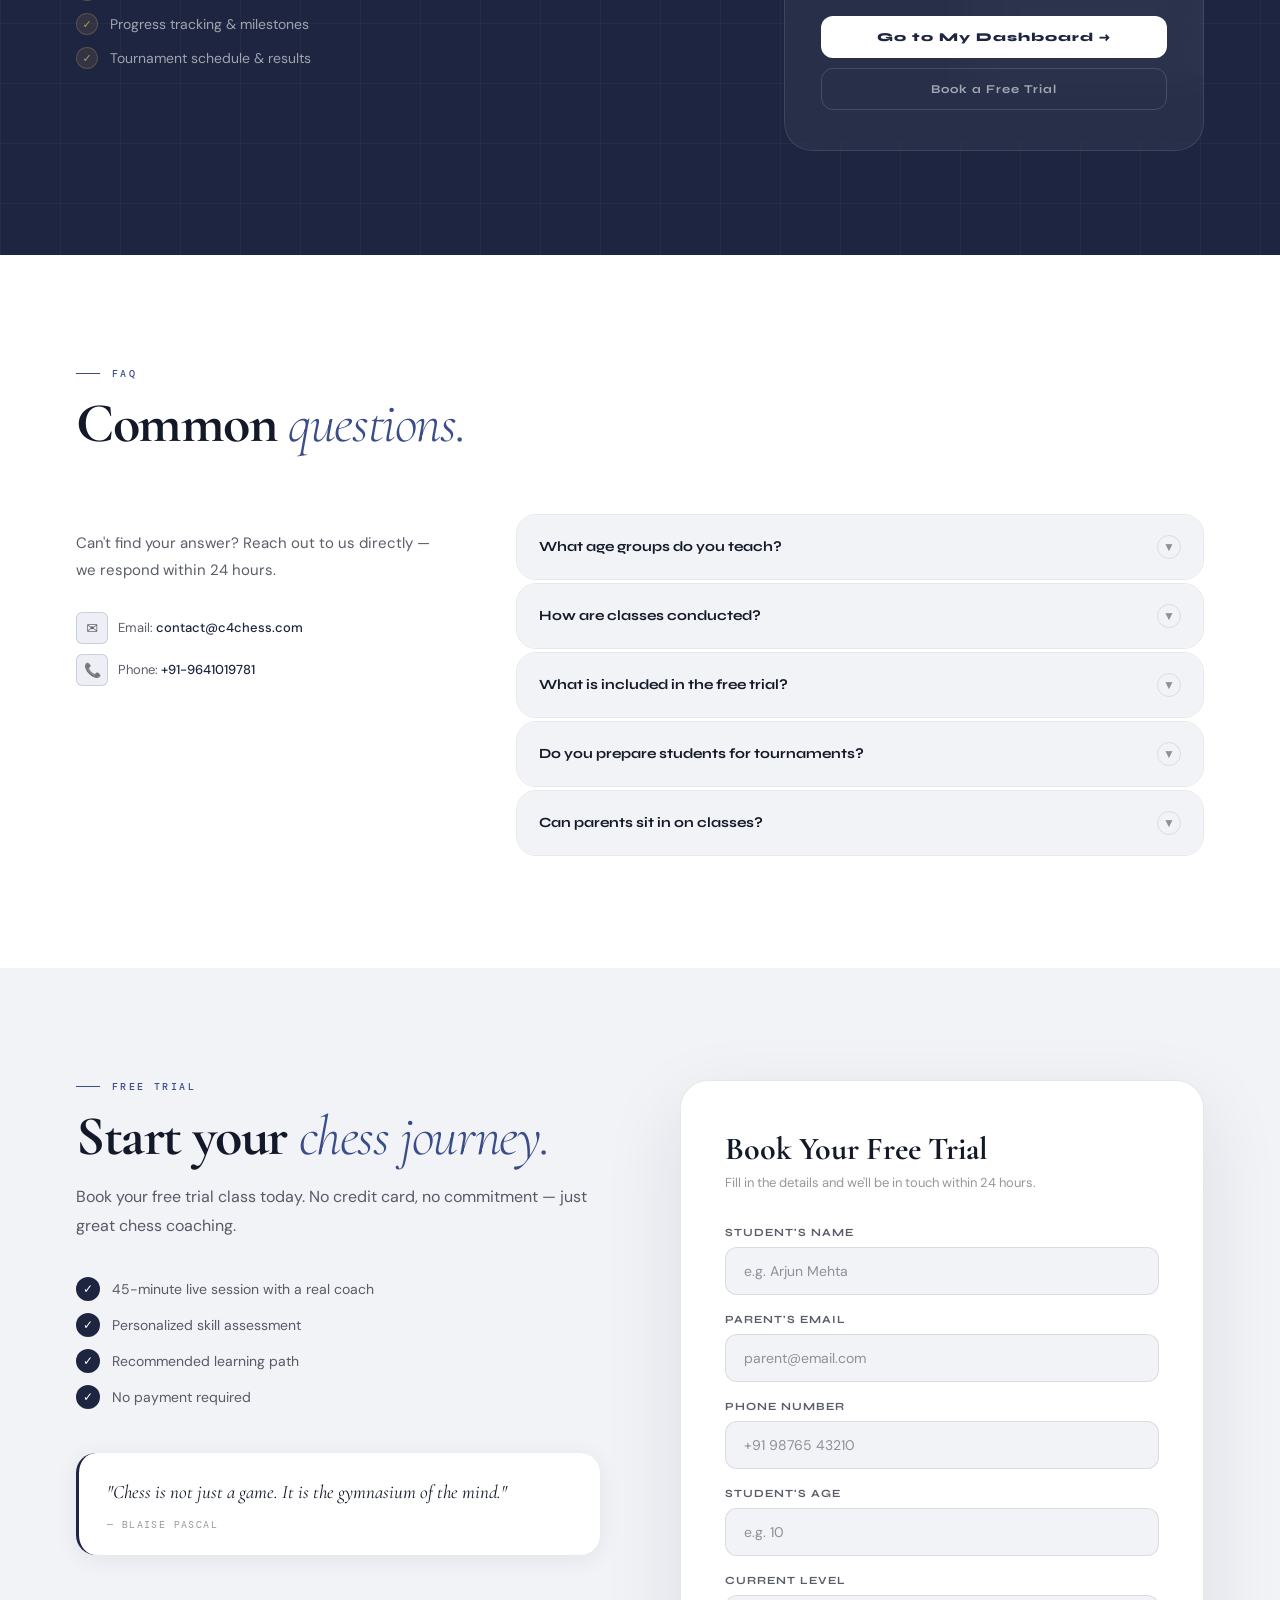
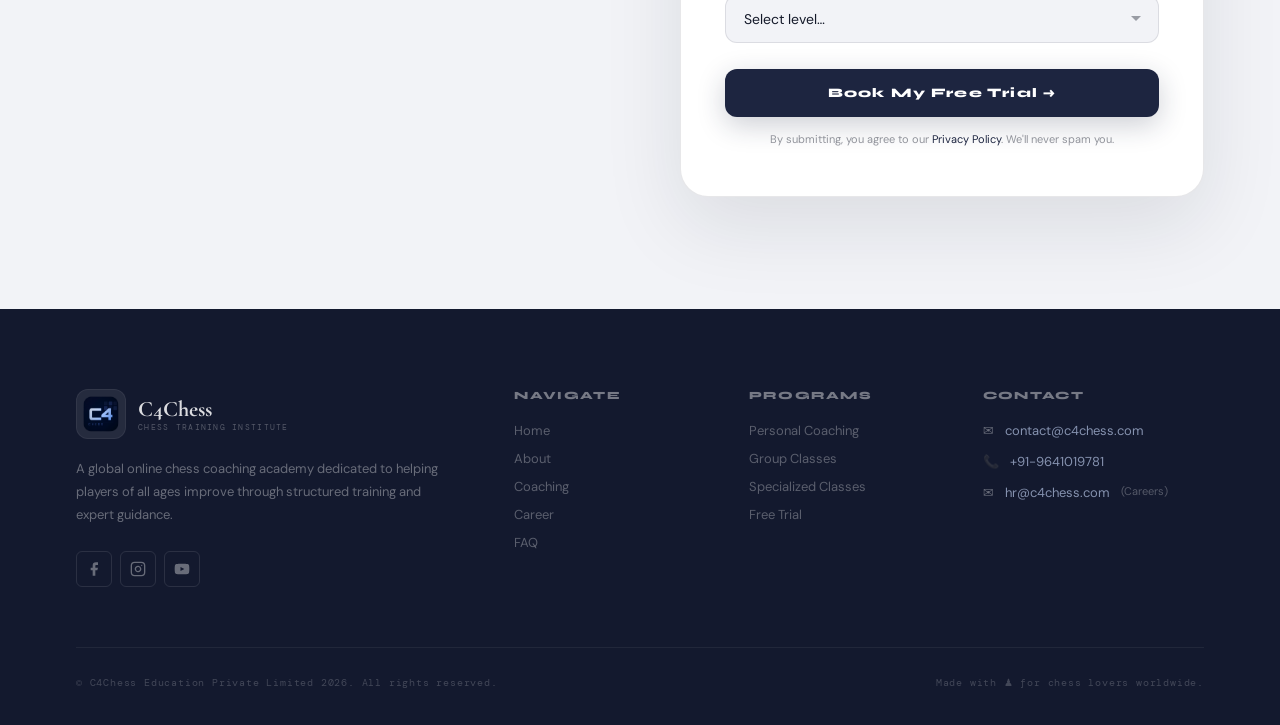
==== commit 3fcc3adc: "content: update years online from 2+ to 5+" ====
--- a/index.html
+++ b/index.html
@@ -597,7 +597,7 @@
       <div class="hero-stats">
         <div class="hero-stat"><div class="hero-stat-val">500+</div><div class="hero-stat-label">Students Trained</div></div>
         <div class="hero-stat"><div class="hero-stat-val">98%</div><div class="hero-stat-label">Satisfaction Rate</div></div>
-        <div class="hero-stat"><div class="hero-stat-val">2+</div><div class="hero-stat-label">Years Online</div></div>
+        <div class="hero-stat"><div class="hero-stat-val">5+</div><div class="hero-stat-label">Years Online</div></div>
       </div>
     </div>
     <div class="hero-img-col">
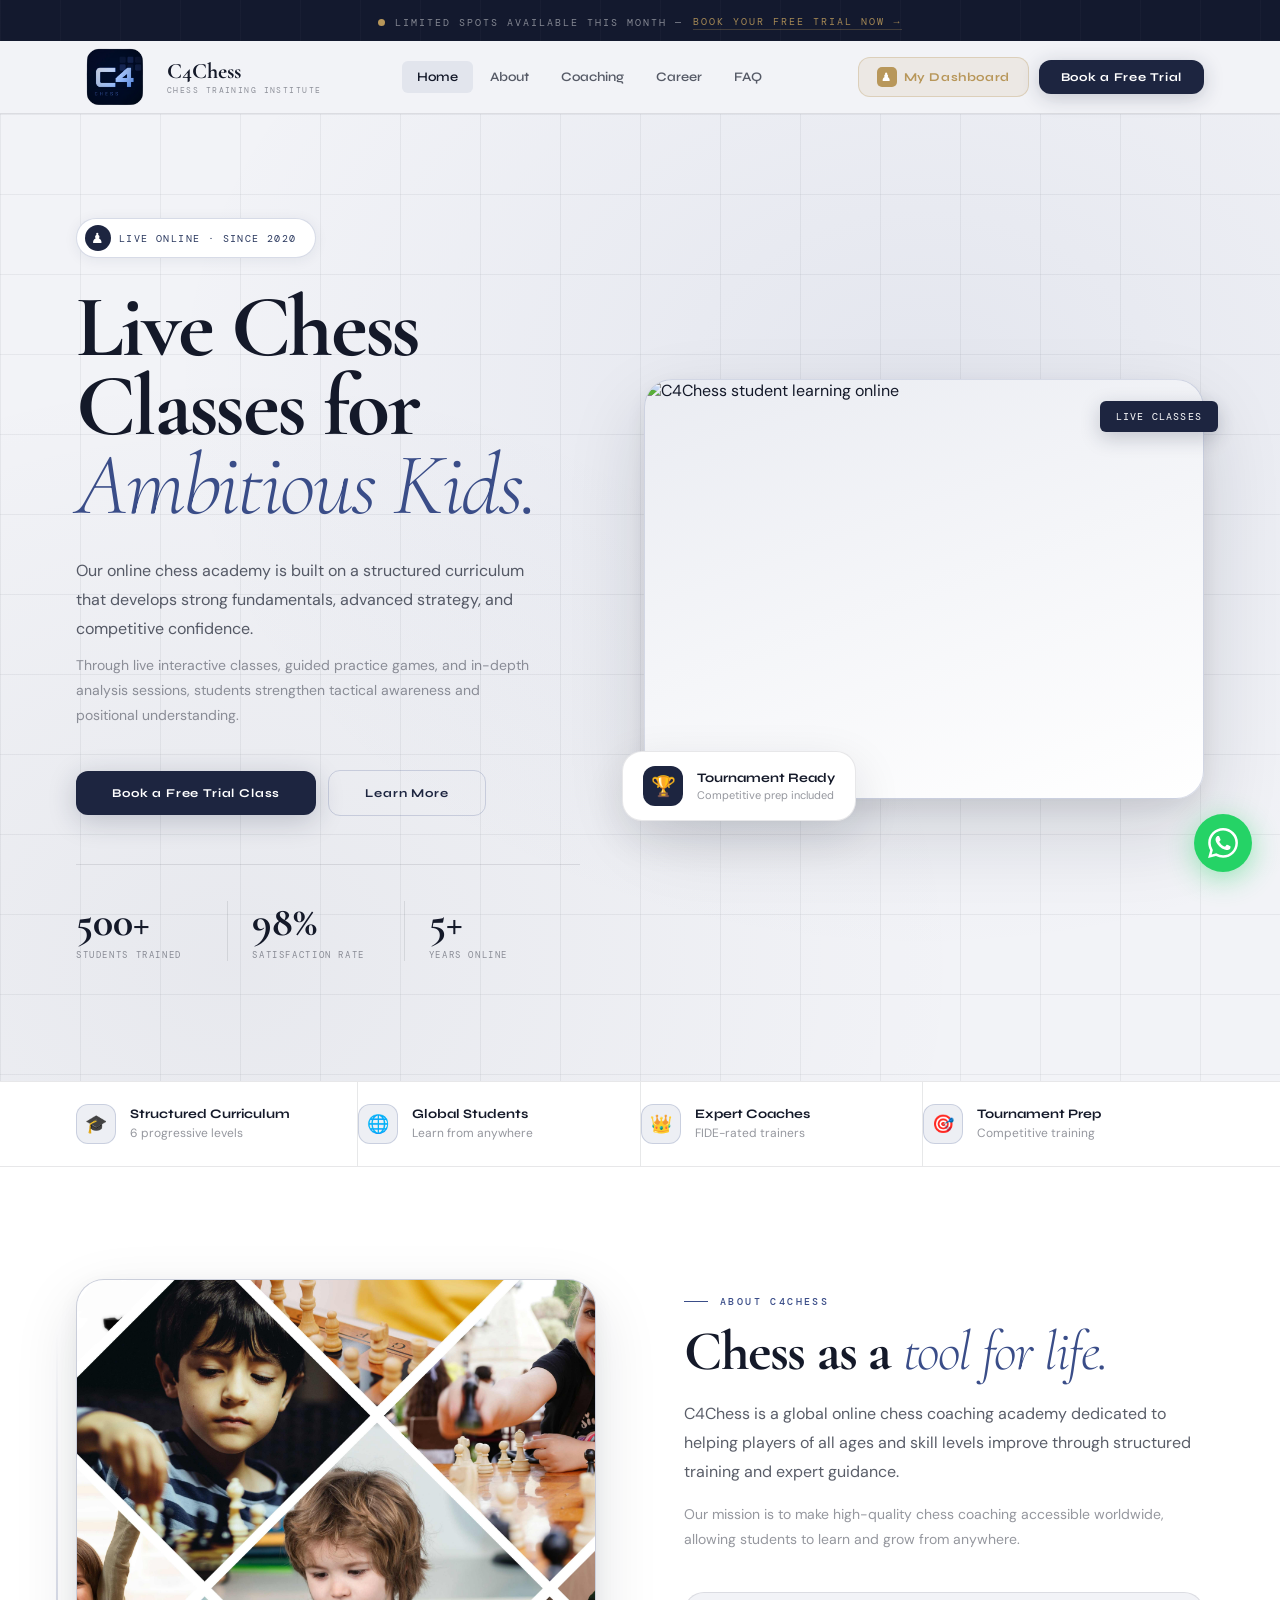
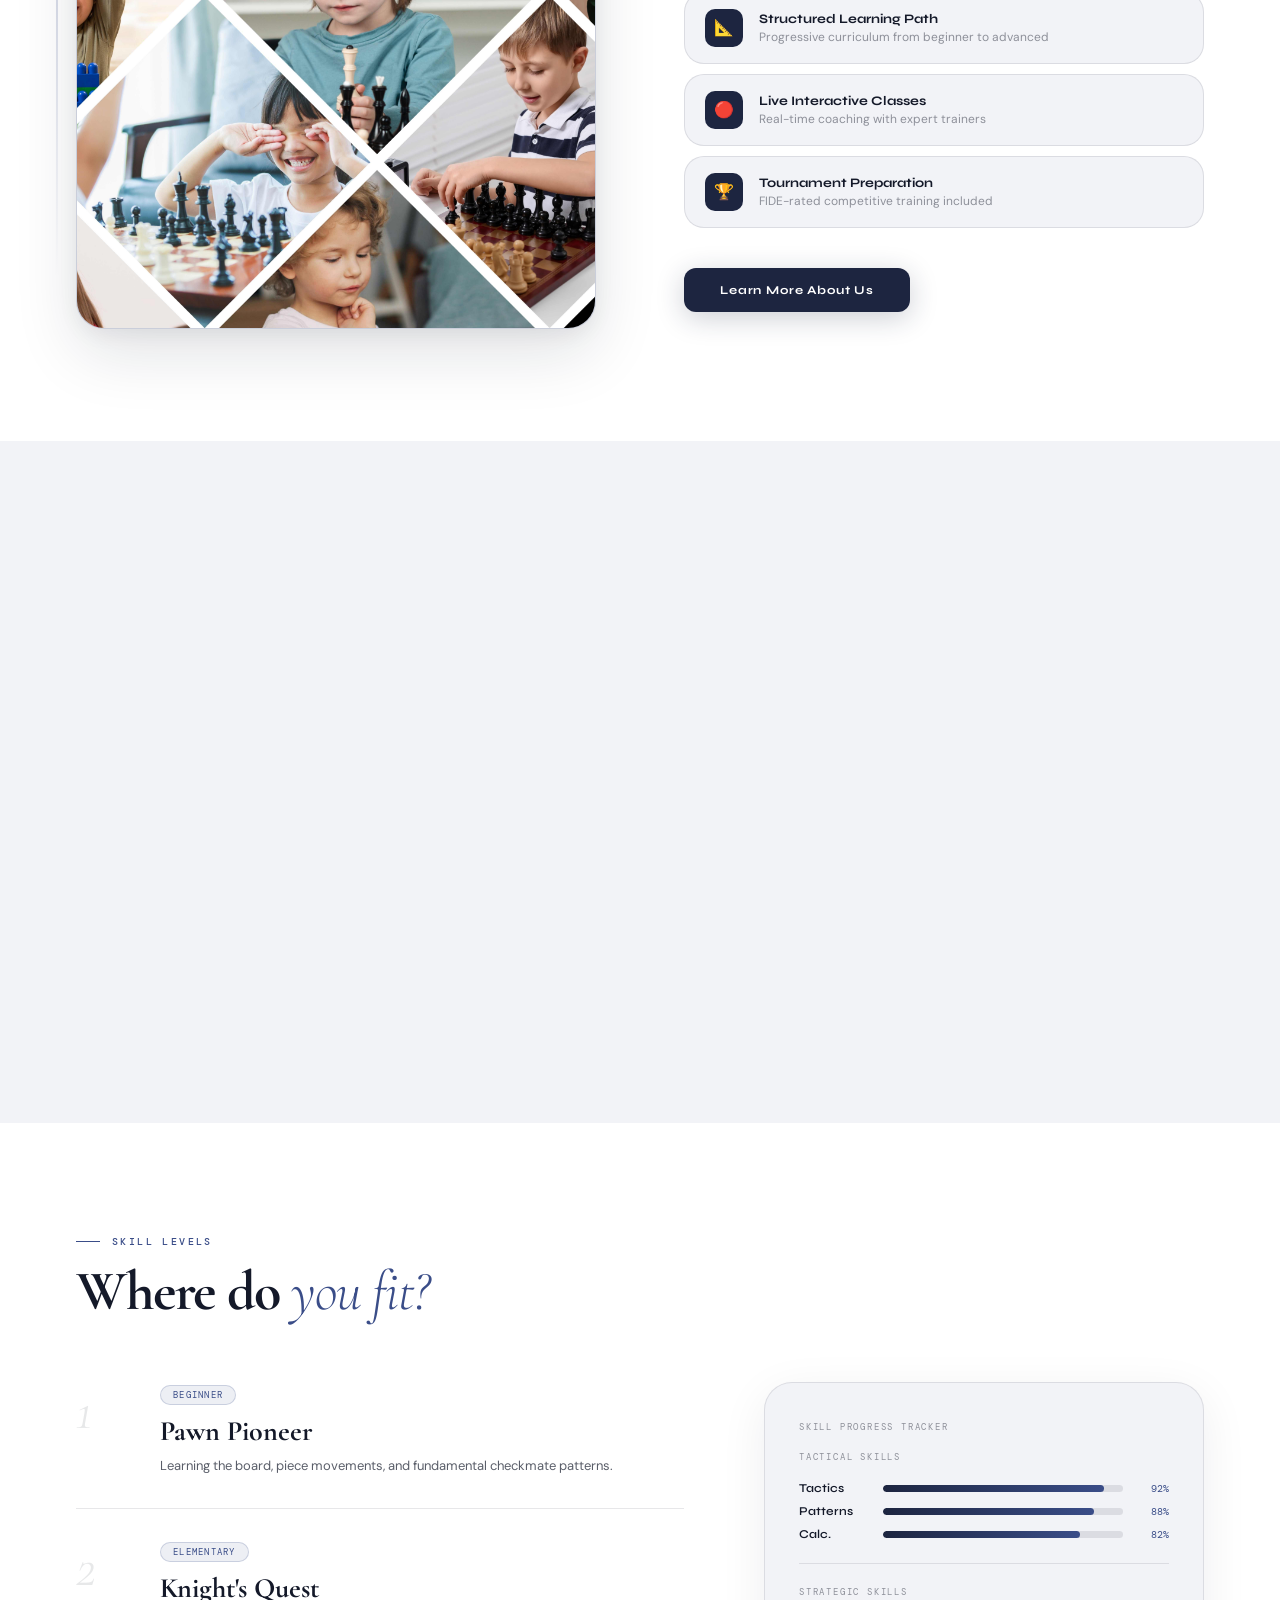
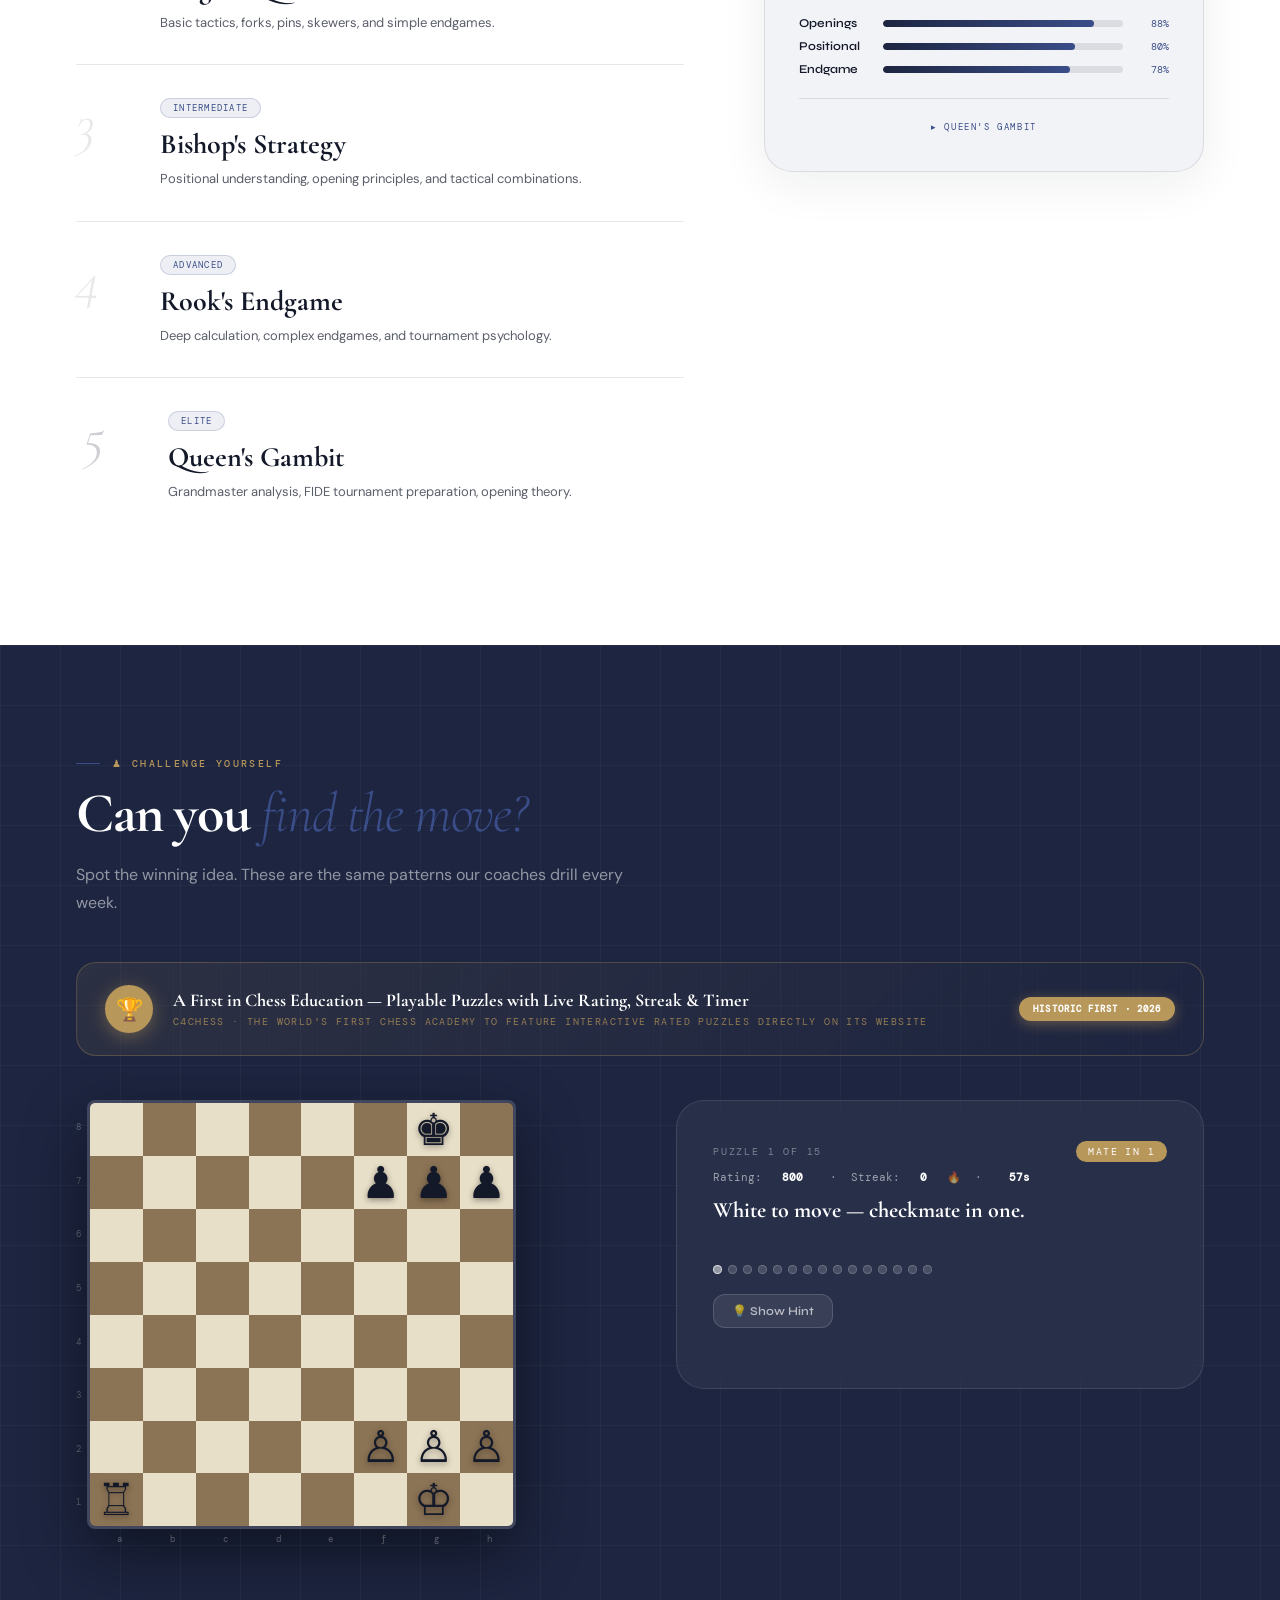
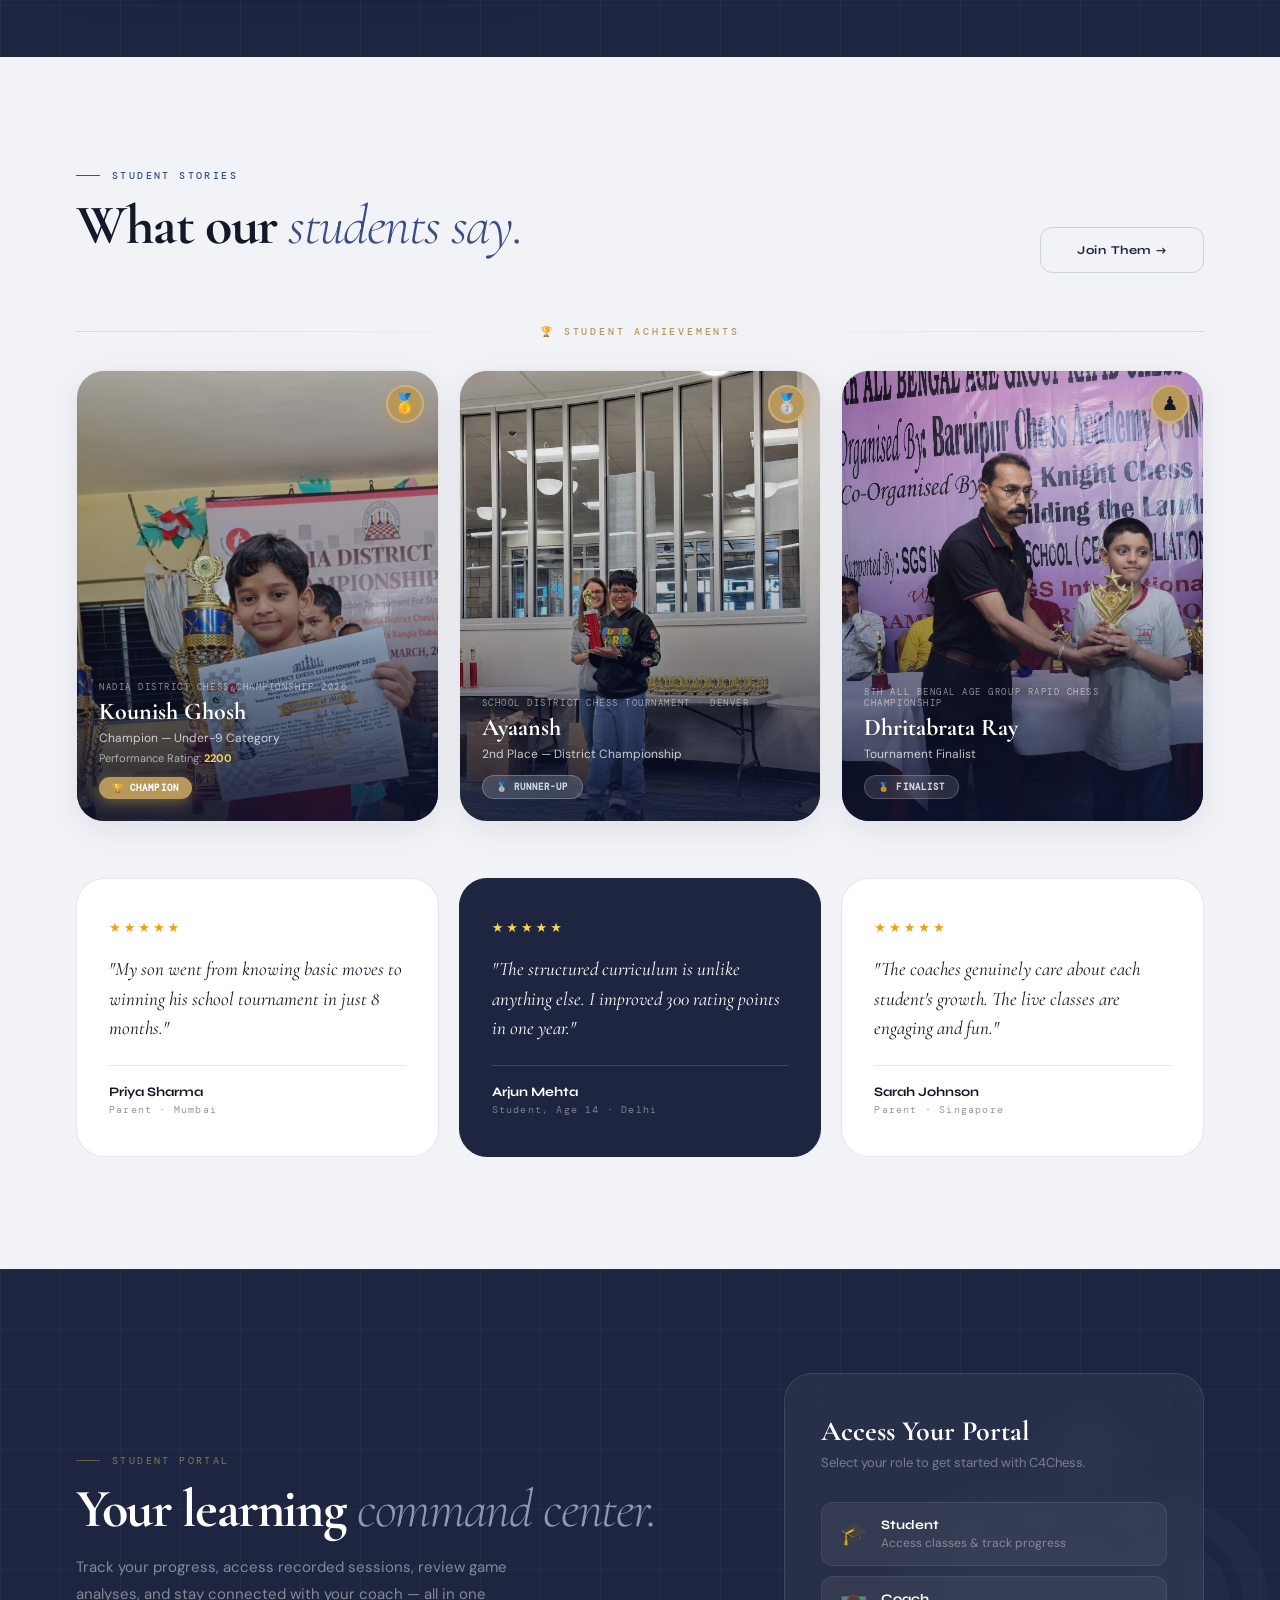
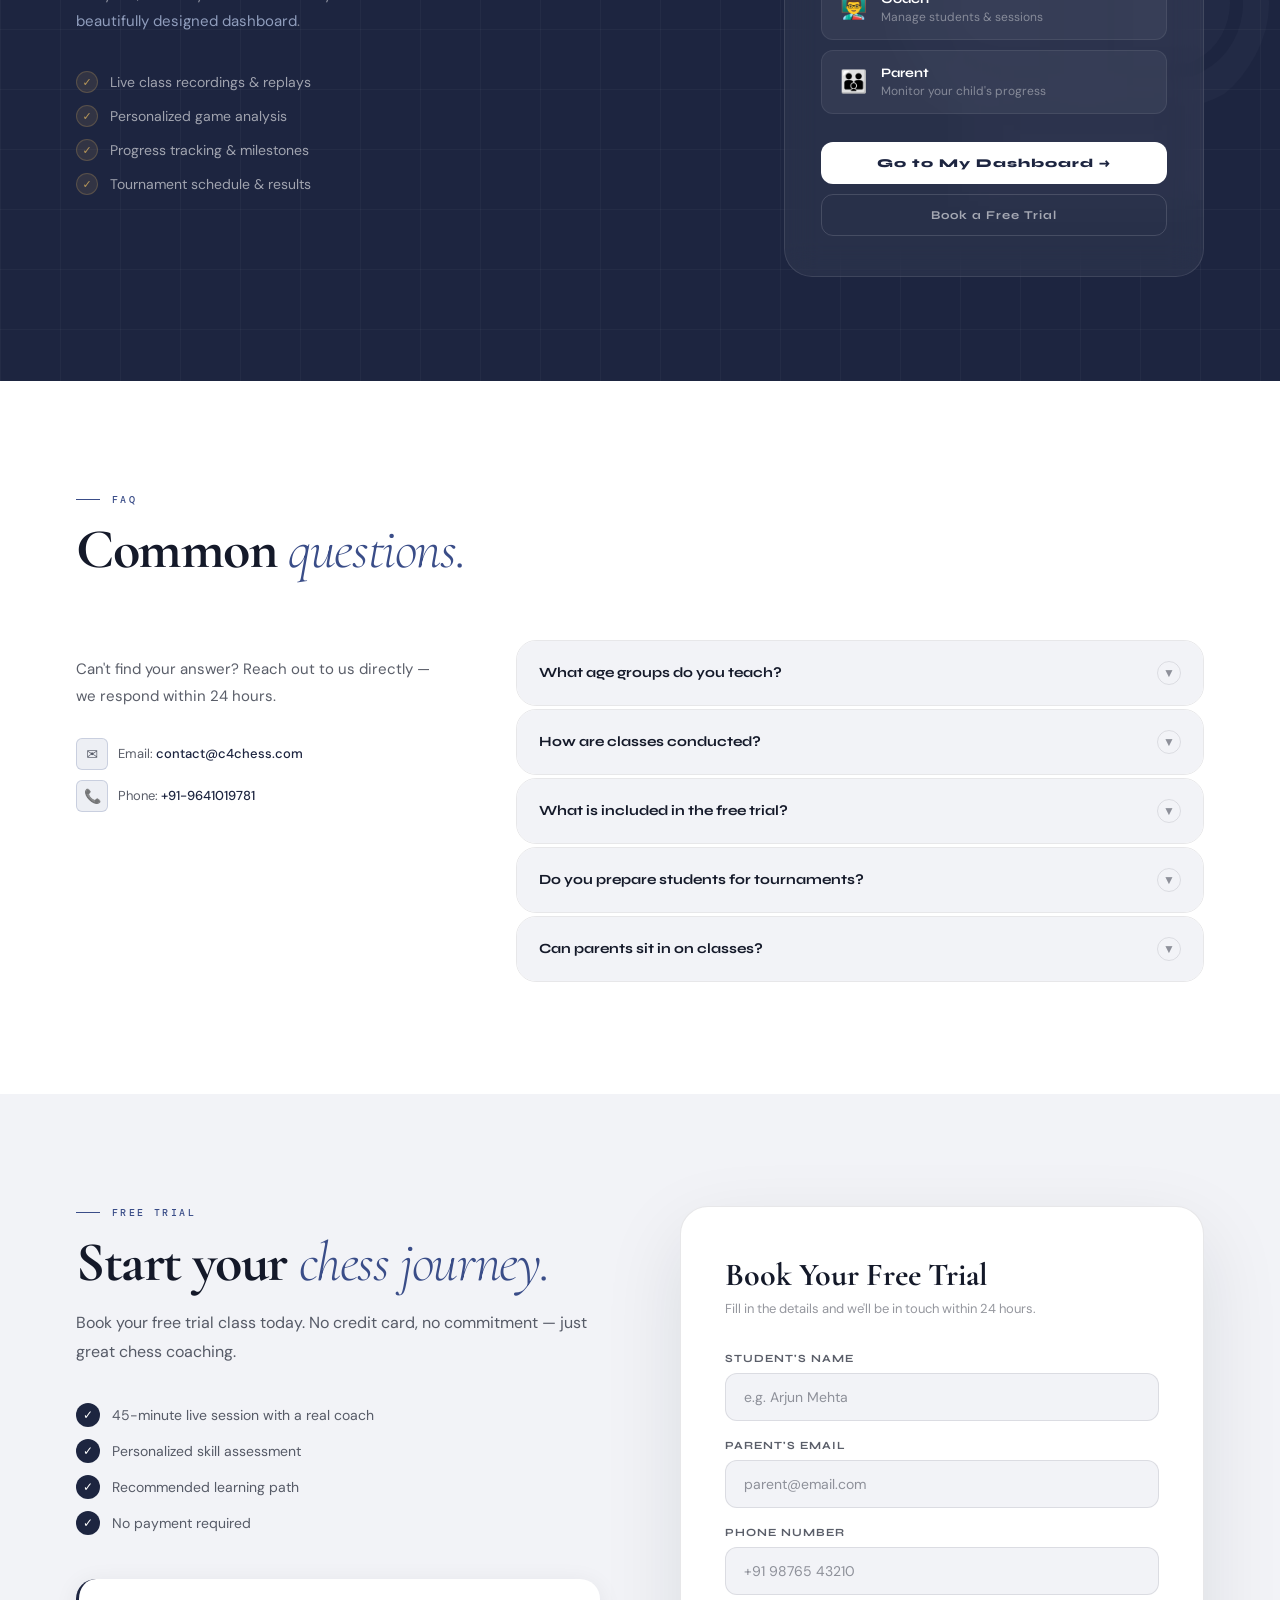
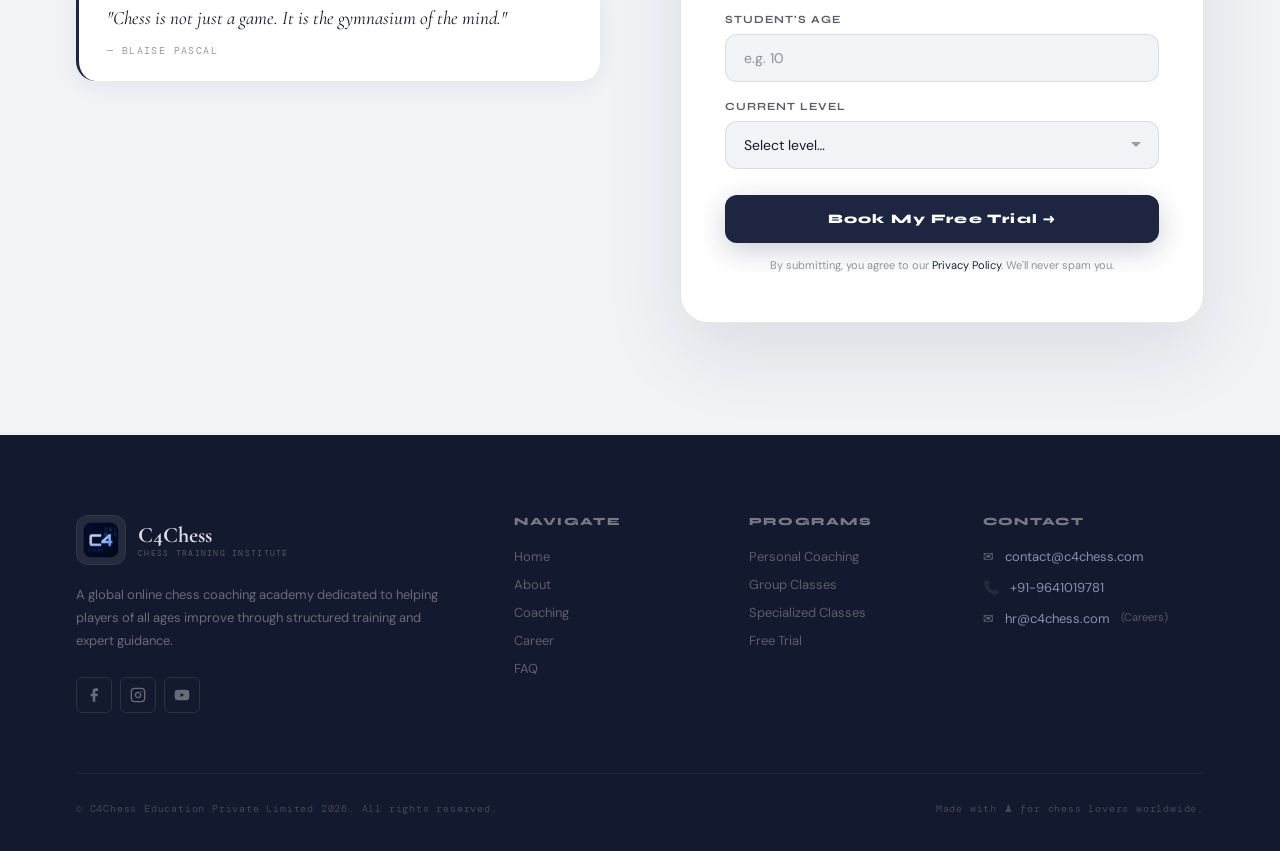
==== commit bb75df93: "Add puzzle rating persistence via localStorage" ====
--- a/index.html
+++ b/index.html
@@ -38,6 +38,8 @@
 @keyframes correctPop{0%{transform:scale(1)}50%{transform:scale(1.15)}100%{transform:scale(1)}}
 @keyframes streakPulse{0%{transform:scale(1)}50%{transform:scale(1.03)}100%{transform:scale(1)}}
 @keyframes waPulse{0%,100%{box-shadow:0 0 0 0 rgba(37,211,102,.45)}60%{box-shadow:0 0 0 12px rgba(37,211,102,0)}}
+@keyframes milestonePulse{0%,100%{box-shadow:0 0 0 0 rgba(184,151,90,0)}60%{box-shadow:0 0 0 8px rgba(184,151,90,.18)}}
+@keyframes starSpin{from{transform:rotate(0deg)}to{transform:rotate(360deg)}}
 
 .sr{opacity:0;transform:translateY(30px);transition:opacity .7s cubic-bezier(.215,.61,.355,1),transform .7s cubic-bezier(.215,.61,.355,1)}
 .sr.in{opacity:1;transform:none}
@@ -236,11 +238,52 @@
 .wcard-perf{margin-top:4px;font-size:11px;color:rgba(255,255,255,.60)}
 .wcard-perf strong{color:#fcd34d;font-weight:700}
 
+/* ── MILESTONE BANNER ── */
+.milestone-banner{
+  margin-bottom:44px;
+  border-radius:var(--rlg);
+  border:1px solid var(--gold-bd);
+  background:linear-gradient(135deg,rgba(184,151,90,.10) 0%,rgba(29,37,64,.35) 100%);
+  padding:22px 28px;
+  display:flex;align-items:center;gap:20px;
+  position:relative;overflow:hidden;
+  animation:milestonePulse 3s infinite;
+}
+.milestone-banner::before{
+  content:"";position:absolute;inset:0;
+  background:repeating-linear-gradient(90deg,rgba(255,255,255,.015) 0,rgba(255,255,255,.015) 1px,transparent 1px,transparent 48px);
+  pointer-events:none;
+}
+.milestone-star{
+  width:48px;height:48px;border-radius:50%;
+  background:var(--gold);
+  display:flex;align-items:center;justify-content:center;
+  font-size:22px;flex-shrink:0;
+  box-shadow:0 4px 18px rgba(184,151,90,.45);
+}
+.milestone-text{flex:1}
+.milestone-title{
+  font-family:var(--serif);font-size:18px;font-weight:700;color:#fff;
+  line-height:1.2;margin-bottom:4px;
+}
+.milestone-sub{
+  font-family:var(--mono);font-size:10px;letter-spacing:.14em;
+  text-transform:uppercase;color:rgba(184,151,90,.75);
+}
+.milestone-badge{
+  flex-shrink:0;
+  font-family:var(--mono);font-size:9px;letter-spacing:.12em;text-transform:uppercase;
+  background:var(--gold);color:#fff;
+  padding:6px 14px;border-radius:var(--rpill);
+  font-weight:600;white-space:nowrap;
+  box-shadow:0 3px 14px rgba(184,151,90,.45);
+}
+
 /* CHESS PUZZLE SECTION */
 .puzzle-section{padding:112px 0;background:var(--navy);position:relative;overflow:hidden}
 .puzzle-section::before{content:"";position:absolute;inset:0;background-image:linear-gradient(rgba(255,255,255,.03) 1px,transparent 1px),linear-gradient(90deg,rgba(255,255,255,.03) 1px,transparent 1px);background-size:60px 60px;pointer-events:none}
 .puzzle-inner{max-width:1240px;margin:0 auto;padding:0 56px}
-.puzzle-hdr{margin-bottom:56px}
+.puzzle-hdr{margin-bottom:44px}
 .puzzle-hdr .sec-h{color:#fff}
 .puzzle-hdr .sec-lead{color:rgba(255,255,255,.52)}
 .puzzle-layout{display:grid;grid-template-columns:1fr 1fr;gap:72px;align-items:start}
@@ -270,8 +313,8 @@
 .puzzle-feedback.correct{background:rgba(34,197,94,.18);border:1px solid rgba(34,197,94,.35);color:#4ade80;padding:10px 16px}
 .puzzle-feedback.correct.streak{box-shadow:0 0 18px rgba(34,197,94,.4);animation:streakPulse .5s ease}
 .puzzle-feedback.wrong{background:rgba(239,68,68,.18);border:1px solid rgba(239,68,68,.35);color:#f87171;padding:10px 16px}
-.puzzle-progress-row{display:flex;gap:8px;margin-bottom:20px}
-.puzzle-dot{width:10px;height:10px;border-radius:50%;background:rgba(255,255,255,.15);border:1px solid rgba(255,255,255,.20);transition:background .3s,transform .2s}
+.puzzle-progress-row{display:flex;gap:6px;margin-bottom:20px;flex-wrap:wrap}
+.puzzle-dot{width:9px;height:9px;border-radius:50%;background:rgba(255,255,255,.15);border:1px solid rgba(255,255,255,.20);transition:background .3s,transform .2s;flex-shrink:0}
 .puzzle-dot.done{background:var(--gold);border-color:var(--gold);transform:scale(1.2)}
 .puzzle-dot.active{background:rgba(255,255,255,.50);border-color:rgba(255,255,255,.70)}
 .puzzle-hint-btn{background:rgba(255,255,255,.08);border:1px solid rgba(255,255,255,.15);border-radius:var(--rmd);padding:9px 18px;font-family:var(--disp);font-size:12px;font-weight:600;color:rgba(255,255,255,.65);cursor:pointer;transition:background .2s,color .2s;margin-bottom:8px}
@@ -521,6 +564,8 @@
   .nav-ham{display:flex}
   .puzzle-layout{grid-template-columns:1fr;gap:36px}
   .puzzle-board{max-width:100%}
+  .milestone-banner{flex-direction:column;text-align:center;gap:14px}
+  .milestone-badge{align-self:center}
 }
 @media(max-width:560px){
   .hero-h1{font-size:46px}.sec-h{font-size:36px}
@@ -694,7 +739,18 @@
       <h2 class="sec-h">Can you <em>find the move?</em></h2>
       <p class="sec-lead">Spot the winning idea. These are the same patterns our coaches drill every week.</p>
     </div>
-    <div class="puzzle-layout sr d1">
+
+    <!-- MILESTONE BANNER -->
+    <div class="milestone-banner sr d1">
+      <div class="milestone-star">🏆</div>
+      <div class="milestone-text">
+        <div class="milestone-title">A First in Chess Education — Playable Puzzles with Live Rating, Streak & Timer</div>
+        <div class="milestone-sub">C4Chess · The world's first chess academy to feature interactive rated puzzles directly on its website</div>
+      </div>
+      <div class="milestone-badge">Historic First · 2026</div>
+    </div>
+
+    <div class="puzzle-layout sr d2">
       <div class="puzzle-board-wrap">
         <div class="puzzle-board-and-ranks">
           <div class="puzzle-coord-ranks" id="rankLabels">
@@ -705,12 +761,10 @@
         <div class="puzzle-coord-files"><span>a</span><span>b</span><span>c</span><span>d</span><span>e</span><span>f</span><span>g</span><span>h</span></div>
       </div>
       <div class="puzzle-panel">
-        <!-- Single clean meta row -->
         <div class="puzzle-meta">
-          <div class="puzzle-counter" id="puzzleCounter">Puzzle 1 of 5</div>
+          <div class="puzzle-counter" id="puzzleCounter">Puzzle 1 of 15</div>
           <div class="puzzle-type" id="puzzleType">Mate in 1</div>
         </div>
-        <!-- Stats row: rating + streak + timer -->
         <div class="puzzle-stats-row">
           Rating: <span id="rating">800</span> &nbsp;·&nbsp;
           Streak: <span id="streak">0</span> 🔥 &nbsp;·&nbsp;
@@ -718,13 +772,7 @@
         </div>
         <div class="puzzle-prompt" id="puzzlePrompt">Find the best move.</div>
         <div class="puzzle-feedback" id="puzzleFeedback"></div>
-        <div class="puzzle-progress-row">
-          <div id="pd0" class="puzzle-dot active"></div>
-          <div id="pd1" class="puzzle-dot"></div>
-          <div id="pd2" class="puzzle-dot"></div>
-          <div id="pd3" class="puzzle-dot"></div>
-          <div id="pd4" class="puzzle-dot"></div>
-        </div>
+        <div class="puzzle-progress-row" id="progressDots"></div>
         <button class="puzzle-hint-btn" id="hintBtn" onclick="showHint()">💡 Show Hint</button>
         <div class="puzzle-hint-text" id="hintText"></div>
         <div class="puzzle-cta" id="puzzleCta" style="display:none">
@@ -755,7 +803,7 @@
       </div>
       <div class="winners-grid">
         <div class="wcard sr">
-          <div class="wcard-img-wrap"><img src="assets/Kounish.jpeg" alt="Kounish Ghosh — Under-9 Champion, Nadia District Chess Championship 2026" class="wcard-photo"><div class="wcard-overlay"></div><div class="wcard-trophy">🥇</div></div>
+          <div class="wcard-img-wrap"><img src="assets/Kounish.jpeg" alt="Kounish Ghosh" class="wcard-photo"><div class="wcard-overlay"></div><div class="wcard-trophy">🥇</div></div>
           <div class="wcard-info">
             <div class="wcard-tournament">Nadia District Chess Championship 2026</div>
             <div class="wcard-name">Kounish Ghosh</div>
@@ -765,7 +813,7 @@
           </div>
         </div>
         <div class="wcard sr d1">
-          <div class="wcard-img-wrap"><img src="assets/Ayaansh.jpeg" alt="Ayaansh — 2nd Place, School District Chess Tournament, Denver" class="wcard-photo"><div class="wcard-overlay"></div><div class="wcard-trophy">🥈</div></div>
+          <div class="wcard-img-wrap"><img src="assets/Ayaansh.jpeg" alt="Ayaansh" class="wcard-photo"><div class="wcard-overlay"></div><div class="wcard-trophy">🥈</div></div>
           <div class="wcard-info">
             <div class="wcard-tournament">School District Chess Tournament · Denver</div>
             <div class="wcard-name">Ayaansh</div>
@@ -774,7 +822,7 @@
           </div>
         </div>
         <div class="wcard sr d2">
-          <div class="wcard-img-wrap"><img src="assets/Dhritabrata.jpeg" alt="Dhritabrata Ray — 8th All Bengal Age Group Rapid Chess Championship" class="wcard-photo"><div class="wcard-overlay"></div><div class="wcard-trophy">♟</div></div>
+          <div class="wcard-img-wrap"><img src="assets/Dhritabrata.jpeg" alt="Dhritabrata Ray" class="wcard-photo"><div class="wcard-overlay"></div><div class="wcard-trophy">♟</div></div>
           <div class="wcard-info">
             <div class="wcard-tournament">8th All Bengal Age Group Rapid Chess Championship</div>
             <div class="wcard-name">Dhritabrata Ray</div>
@@ -1025,7 +1073,7 @@
     <div class="apply-email">hr&#64;c4chess&#46;com</div>
     <p class="apply-note">Include a short introduction and how you'd like to contribute.</p>
     <div class="apply-cta-row">
-      <a href="/cdn-cgi/l/email-protection#bcd4cefcdf88dfd4d9cfcf92dfd3d1" class="btn btn-primary">Send Application →</a>
+      <a href="mailto:hr@c4chess.com" class="btn btn-primary">Send Application →</a>
       <button class="btn btn-ghost" onclick="showPage('home');setTimeout(()=>document.getElementById('trialSection').scrollIntoView({behavior:'smooth'}),100)">Book a Free Trial</button>
     </div>
     <div class="apply-tagline">Build your career. Build minds. Join C4Chess.</div>
@@ -1076,9 +1124,9 @@
       </div>
       <div>
         <div class="footer-col-h">Contact</div>
-        <div class="fcrow">✉ <a href="/cdn-cgi/l/email-protection#05666a6b71646671456631666d6076762b666a68" style="color:rgba(170,184,216,.76)">contact&#64;c4chess&#46;com</a></div>
+        <div class="fcrow">✉ <a href="mailto:contact@c4chess.com" style="color:rgba(170,184,216,.76)">contact&#64;c4chess&#46;com</a></div>
         <div class="fcrow">📞 <a href="tel:+919641019781" style="color:rgba(170,184,216,.76)">+91-9641019781</a></div>
-        <div class="fcrow">✉ <a href="/cdn-cgi/l/email-protection#1a72685a792e79727f696934797577" style="color:rgba(170,184,216,.76)">hr&#64;c4chess&#46;com</a> <span style="font-size:11px;color:rgba(255,255,255,.28)">(Careers)</span></div>
+        <div class="fcrow">✉ <a href="mailto:hr@c4chess.com" style="color:rgba(170,184,216,.76)">hr&#64;c4chess&#46;com</a> <span style="font-size:11px;color:rgba(255,255,255,.28)">(Careers)</span></div>
       </div>
     </div>
     <div class="footer-rule"></div>
@@ -1089,7 +1137,7 @@
   </div>
 </footer>
 
-<script data-cfasync="false" src="/cdn-cgi/scripts/5c5dd728/cloudflare-static/email-decode.min.js"></script><script>
+<script>
 /* ─── NAV ─────────────────────────────────────────────── */
 function showPage(id){
   document.querySelectorAll('.page').forEach(p=>p.classList.remove('active'));
@@ -1130,7 +1178,6 @@
 
 /* ─── SKILL TRACKER ──────────────────────────────────── */
 function initSkillTracker(){
-  // [tactics, patterns, calc, openings, positional, endgame, label]
   const STATS={
     1:[12,8,5,6,5,4,'Pawn Pioneer'],
     2:[32,28,20,18,14,12,"Knight's Quest"],
@@ -1139,7 +1186,6 @@
     5:[92,88,82,88,80,78,"Queen's Gambit"]
   };
   const KEYS=['tactics','patterns','calc','openings','positional','endgame'];
-
   function setLevel(n){
     const s=STATS[n]; if(!s) return;
     KEYS.forEach((k,i)=>{
@@ -1151,9 +1197,7 @@
     document.querySelectorAll('.lrow').forEach(r=>r.classList.remove('lrow-active'));
     document.querySelector(`.lrow[data-level="${n}"]`)?.classList.add('lrow-active');
   }
-
   setTimeout(()=>setLevel(1),400);
-
   const obs=new IntersectionObserver((entries)=>{
     entries.forEach(e=>{ if(e.isIntersecting) setLevel(parseInt(e.target.dataset.level)); });
   },{threshold:0.55});
@@ -1170,20 +1214,8 @@
     P:'♙',R:'♖',N:'♘',B:'♗',Q:'♕',K:'♔'
   };
 
-  /*
-   * Each puzzle defines:
-   *   fen      — exact position string
-   *   fromSq   — correct piece's square in algebraic e.g. "a1"
-   *   toSq     — destination square in algebraic e.g. "a8"
-   *   type     — label shown in badge
-   *   prompt   — instruction text
-   *   hint     — hint text
-   *
-   * Board is rendered with the side-to-move at the BOTTOM:
-   *   white to move → rank 1 at bottom (normal)
-   *   black to move → rank 8 at bottom (flipped)
-   */
   const PUZZLES=[
+    /* ── ORIGINAL 5 ── */
     {
       fen:   '6k1/5ppp/8/8/8/8/5PPP/R5K1 w - - 0 1',
       fromSq:'a1', toSq:'a8',
@@ -1218,26 +1250,105 @@
       type:  'Double Attack',
       prompt:'White to move — attack two black pieces at once.',
       hint:  'Push the f-pawn to f4 — it hits both knights simultaneously.'
+    },
+
+    /* ── NEW 10 ── */
+    {
+      fen:   'r2qkb1r/p2bpppp/1p3n2/8/3PN3/3B4/PPP1QPPP/R3K2R w KQkq - 0 1',
+      fromSq:'e4', toSq:'d6',
+      type:  'Smothered Mate',
+      prompt:'White to move — the knight delivers a stunning smothered mate.',
+      hint:  'Jump the knight to d6. The black king is trapped by its own pieces and cannot escape.'
+    },
+    {
+      fen:   'r3k3/1q3p1r/pPR1pB2/2p4p/B3b1pP/2p3P1/8/bN2K2R w - - 1 55',
+      fromSq:'c6', toSq:'c8',
+      type:  'Discovered Check',
+      prompt:'White to move — unleash a devastating discovered check.',
+      hint:  'The rook moves to c8, uncovering the bishop on f6 which gives check.'
+    },
+    {
+      fen:   '1rr4q/5pk1/2P1QRp1/1p2p1P1/P1P1P2p/3p1b2/P3B3/R1KN2N1 w - - 0 47',
+      fromSq:'e6', toSq:'f7',
+      type:  'Checkmate',
+      prompt:'White to move — find the checkmate.',
+      hint:  'The queen swoops to f7 — the king has nowhere to run.'
+    },
+    {
+      fen:   '3r4/6B1/1Q5r/p1pk4/6Pp/N2bpP1B/P3R2P/3R1K2 w - - 0 63',
+      fromSq:'d1', toSq:'d3',
+      type:  'Checkmate',
+      prompt:'White to move — deliver checkmate with your rook.',
+      hint:  'Rook to d3 — the king on c5 is caught in a mating net with no escape.'
+    },
+    {
+      fen:   'rn1qkb1r/p2bpn2/3p2p1/2p2pPN/4Q3/P2PP2N/RPP2P1P/2B1KR2 w - - 11 20',
+      fromSq:'h5', toSq:'f6',
+      type:  'Smothered Mate',
+      prompt:'White to move — another smothered mate with the knight!',
+      hint:  'Knight to f6 is checkmate — the king is completely smothered by its own pieces.'
+    },
+    {
+      fen:   '6k1/3b4/p6Q/PBrpr2P/1P6/6p1/6P1/B2K1R2 w - - 1 60',
+      fromSq:'f1', toSq:'f8',
+      type:  'Checkmate',
+      prompt:'White to move — finish the game with your major piece.',
+      hint:  'Rook to f8 is checkmate. The bishop on b5 controls the escape squares.'
+    },
+    {
+      fen:   'rn3r2/1p5p/p2p1p1b/1Pp1pNpN/4P1k1/P7/1PKP2P1/R1B2BR1 w - - 2 27',
+      fromSq:'f1', toSq:'e2',
+      type:  'Checkmate',
+      prompt:'White to move — the bishop ends it all.',
+      hint:  'Bishop to e2 is checkmate. The king on g4 is completely surrounded.'
+    },
+    {
+      fen:   '8/7k/2p2B2/1b6/4p1Q1/r6B/6KP/1N1n4 w - - 1 85',
+      fromSq:'g4', toSq:'g7',
+      type:  'Checkmate',
+      prompt:'White to move — queen and bishop combine for checkmate.',
+      hint:  'Queen to g7 is checkmate. The bishop on f6 takes away the king\'s last hope.'
+    },
+    {
+      fen:   'rn2B1nk/2b2b2/1p2P2B/2p2pQ1/p1PP4/1P3KPP/8/6qR w - - 6 37',
+      fromSq:'g5', toSq:'g7',
+      type:  'Checkmate',
+      prompt:'White to move — checkmate in one.',
+      hint:  'Queen captures on g7 — checkmate. The king on h8 has no escape.'
+    },
+    {
+      fen:   '2r3nr/p4pbp/nPk3p1/4p3/2NQ4/4qbP1/PP2B2P/1RBK3R w - - 0 21',
+      fromSq:'c4', toSq:'a5',
+      type:  'Checkmate',
+      prompt:'White to move — the knight delivers the final blow.',
+      hint:  'Knight to a5 is checkmate. The king on c6 is trapped with no escape squares.'
     }
   ];
 
+  const TOTAL = PUZZLES.length;
   let current=0, selected=null, streak=0, rating=800, timeLeft=60, timerInterval=null;
 
-  /* ── helpers ── */
+  /* Build progress dots dynamically */
+  function buildDots(){
+    const row = document.getElementById('progressDots');
+    row.innerHTML = '';
+    for(let i=0;i<TOTAL;i++){
+      const d=document.createElement('div');
+      d.id='pd'+i;
+      d.className='puzzle-dot'+(i===0?' active':'');
+      row.appendChild(d);
+    }
+  }
+
   function $(id){ return document.getElementById(id); }
 
-  /* Convert algebraic square ("a1","h8") to board array indices [row, col].
-     FEN row 0 = rank 8, row 7 = rank 1.  col 0 = file a, col 7 = file h. */
   function algToBoard(sq){
-    const col = sq.charCodeAt(0)-97;          // a=0 … h=7
-    const row = 8 - parseInt(sq[1]);          // rank8→row0, rank1→row7
-    return {r:row, c:col};
+    const col=sq.charCodeAt(0)-97;
+    const row=8-parseInt(sq[1]);
+    return {r:row,c:col};
   }
 
-  /* When the board is FLIPPED (black at bottom), display row/col differ from
-     board array row/col.  We store board indices in data-br / data-bc,
-     and display indices in data-r / data-c (used for square colour). */
-  function getSquare(boardR, boardC){
+  function getSquare(boardR,boardC){
     return boardEl.querySelector(`.psq[data-br="${boardR}"][data-bc="${boardC}"]`);
   }
 
@@ -1246,8 +1357,9 @@
   }
 
   function updateDots(){
-    for(let i=0;i<PUZZLES.length;i++){
+    for(let i=0;i<TOTAL;i++){
       const d=$('pd'+i);
+      if(!d) continue;
       d.className='puzzle-dot'+(i<current?' done':i===current?' active':'');
     }
   }
@@ -1256,7 +1368,7 @@
     const fb=$('puzzleFeedback');
     fb.className='puzzle-feedback '+(type||'');
     fb.textContent=msg;
-    if(type==='correct' && streak>=3) fb.classList.add('streak');
+    if(type==='correct'&&streak>=3) fb.classList.add('streak');
   }
 
   function startTimer(){
@@ -1270,7 +1382,6 @@
     },1000);
   }
 
-  /* ── parse FEN position string to 8×8 array (board[rank8row=0][fileA=0]) ── */
   function parseFEN(fen){
     const parts=fen.split(' ');
     const rows=parts[0].split('/');
@@ -1284,38 +1395,31 @@
       }
       board.push(row);
     });
-    return {board, turn};
+    return {board,turn};
   }
 
-  /* ── render board, flipped if black to move ── */
   function render(){
     const p=PUZZLES[current];
-    const {board, turn}=parseFEN(p.fen);
-    const flip=(turn==='b');   // flip=true → rank 8 at bottom
+    const {board,turn}=parseFEN(p.fen);
+    const flip=(turn==='b');
     boardEl.innerHTML='';
     selected=null;
 
-    for(let di=0;di<8;di++){          // di = display row (0=top of board visual)
-      for(let dj=0;dj<8;dj++){        // dj = display col (0=left)
-        const br = flip ? 7-di : di;  // actual board row
-        const bc = flip ? 7-dj : dj;  // actual board col
-
+    for(let di=0;di<8;di++){
+      for(let dj=0;dj<8;dj++){
+        const br=flip?7-di:di;
+        const bc=flip?7-dj:dj;
         const sq=document.createElement('div');
-        // Square colour depends on display position
         sq.className='psq '+((di+dj)%2===0?'light':'dark');
-        // Store BOARD indices so we can look up the piece & validate moves
-        sq.dataset.br=br;
-        sq.dataset.bc=bc;
-
+        sq.dataset.br=br; sq.dataset.bc=bc;
         const piece=board[br][bc];
         if(piece) sq.textContent=PIECE_GLYPHS[piece]||'';
-
         sq.addEventListener('click',()=>handleClick(br,bc,piece,turn,board));
         boardEl.appendChild(sq);
       }
     }
 
-    $('puzzleCounter').textContent=`Puzzle ${current+1} of ${PUZZLES.length}`;
+    $('puzzleCounter').textContent=`Puzzle ${current+1} of ${TOTAL}`;
     $('puzzleType').textContent=p.type;
     $('puzzlePrompt').textContent=p.prompt;
     $('puzzleFeedback').className='puzzle-feedback';
@@ -1323,8 +1427,7 @@
     $('hintText').textContent='';
     $('puzzleCta').style.display='none';
 
-    // Update rank labels to match board orientation
-    const ranks = flip ? ['1','2','3','4','5','6','7','8'] : ['8','7','6','5','4','3','2','1'];
+    const ranks=flip?['1','2','3','4','5','6','7','8']:['8','7','6','5','4','3','2','1'];
     const rankEl=$('rankLabels');
     if(rankEl) rankEl.querySelectorAll('span').forEach((s,i)=>s.textContent=ranks[i]);
 
@@ -1332,81 +1435,57 @@
     startTimer();
   }
 
-  /* ── click handler ── */
   function handleClick(br,bc,piece,turn,board){
     if($('puzzleCta').style.display==='block') return;
-
     if(!selected){
       if(!piece) return;
-      const isWhitePiece = (piece===piece.toUpperCase());
-      if(turn==='w' && !isWhitePiece) return;
-      if(turn==='b' &&  isWhitePiece) return;
-      selected={r:br, c:bc};
+      const isWhitePiece=(piece===piece.toUpperCase());
+      if(turn==='w'&&!isWhitePiece) return;
+      if(turn==='b'&&isWhitePiece) return;
+      selected={r:br,c:bc};
       clearHighlights();
       getSquare(br,bc).classList.add('selected');
       return;
     }
-
-    const from=selected;
-    selected=null;
-    clearHighlights();
-
-    // Get the expected from/to squares in board-array coordinates
+    const from=selected; selected=null; clearHighlights();
     const p=PUZZLES[current];
     const expectedFrom=algToBoard(p.fromSq);
-    const expectedTo  =algToBoard(p.toSq);
-
-    const fromMatches = (from.r===expectedFrom.r && from.c===expectedFrom.c);
-    const toMatches   = (br  ===expectedTo.r     && bc  ===expectedTo.c);
-
-    if(fromMatches && toMatches){
-      onCorrect(from, {r:br, c:bc});
+    const expectedTo=algToBoard(p.toSq);
+    const fromMatches=(from.r===expectedFrom.r&&from.c===expectedFrom.c);
+    const toMatches=(br===expectedTo.r&&bc===expectedTo.c);
+    if(fromMatches&&toMatches){
+      onCorrect(from,{r:br,c:bc});
     } else {
-      // Give a specific hint if right piece but wrong destination
-      const msg = fromMatches
-        ? '✗ Right piece, wrong square. Try again.'
-        : '✗ That\'s not the right piece. Try again.';
-      onWrong(msg, from.r, from.c, br, bc);
+      const msg=fromMatches?'✗ Right piece, wrong square. Try again.':'✗ That\'s not the right piece. Try again.';
+      onWrong(msg,from.r,from.c,br,bc);
     }
   }
 
-  function onCorrect(from, to){
+  function onCorrect(from,to){
     clearInterval(timerInterval);
     streak++; rating+=10+(streak*2);
     $('streak').textContent=streak;
     $('rating').textContent=rating;
-
-    // Animate move on board
     const fromSq=getSquare(from.r,from.c);
-    const toSq  =getSquare(to.r,  to.c);
-    if(fromSq && toSq){
+    const toSq=getSquare(to.r,to.c);
+    if(fromSq&&toSq){
       toSq.textContent=fromSq.textContent;
       fromSq.textContent='';
       toSq.style.transform='scale(1.2)';
       setTimeout(()=>toSq.style.transform='',250);
     }
-
     setFeedback(`✓ Correct! +${10+(streak*2)} rating`,'correct');
     $('pd'+current).className='puzzle-dot done';
-
     setTimeout(()=>{
-      if(current<PUZZLES.length-1){
-        current++;
-        render();
-      } else {
-        clearInterval(timerInterval);
-        $('puzzleCta').style.display='block';
-        updateDots();
-      }
+      if(current<TOTAL-1){ current++; render(); }
+      else { clearInterval(timerInterval); $('puzzleCta').style.display='block'; updateDots(); }
     },1300);
   }
 
-  function onWrong(msg, fromR, fromC, toR, toC){
+  function onWrong(msg,fromR,fromC,toR,toC){
     clearInterval(timerInterval);
-    streak=0;
-    $('streak').textContent=streak;
+    streak=0; $('streak').textContent=streak;
     setFeedback(msg,'wrong');
-    // Shake the destination square if provided
     if(toR!==undefined){
       const sq=getSquare(toR,toC);
       if(sq){ sq.classList.add('wrong-sq'); setTimeout(()=>sq.classList.remove('wrong-sq'),350); }
@@ -1417,12 +1496,12 @@
   window.showHint=function(){
     const p=PUZZLES[current];
     $('hintText').textContent=p.hint;
-    // Highlight the correct piece's square
     const {r,c}=algToBoard(p.fromSq);
     const sq=getSquare(r,c);
     if(sq){ sq.classList.add('hint-sq'); setTimeout(()=>sq.classList.remove('hint-sq'),1200); }
   };
 
+  buildDots();
   render();
 }
 
